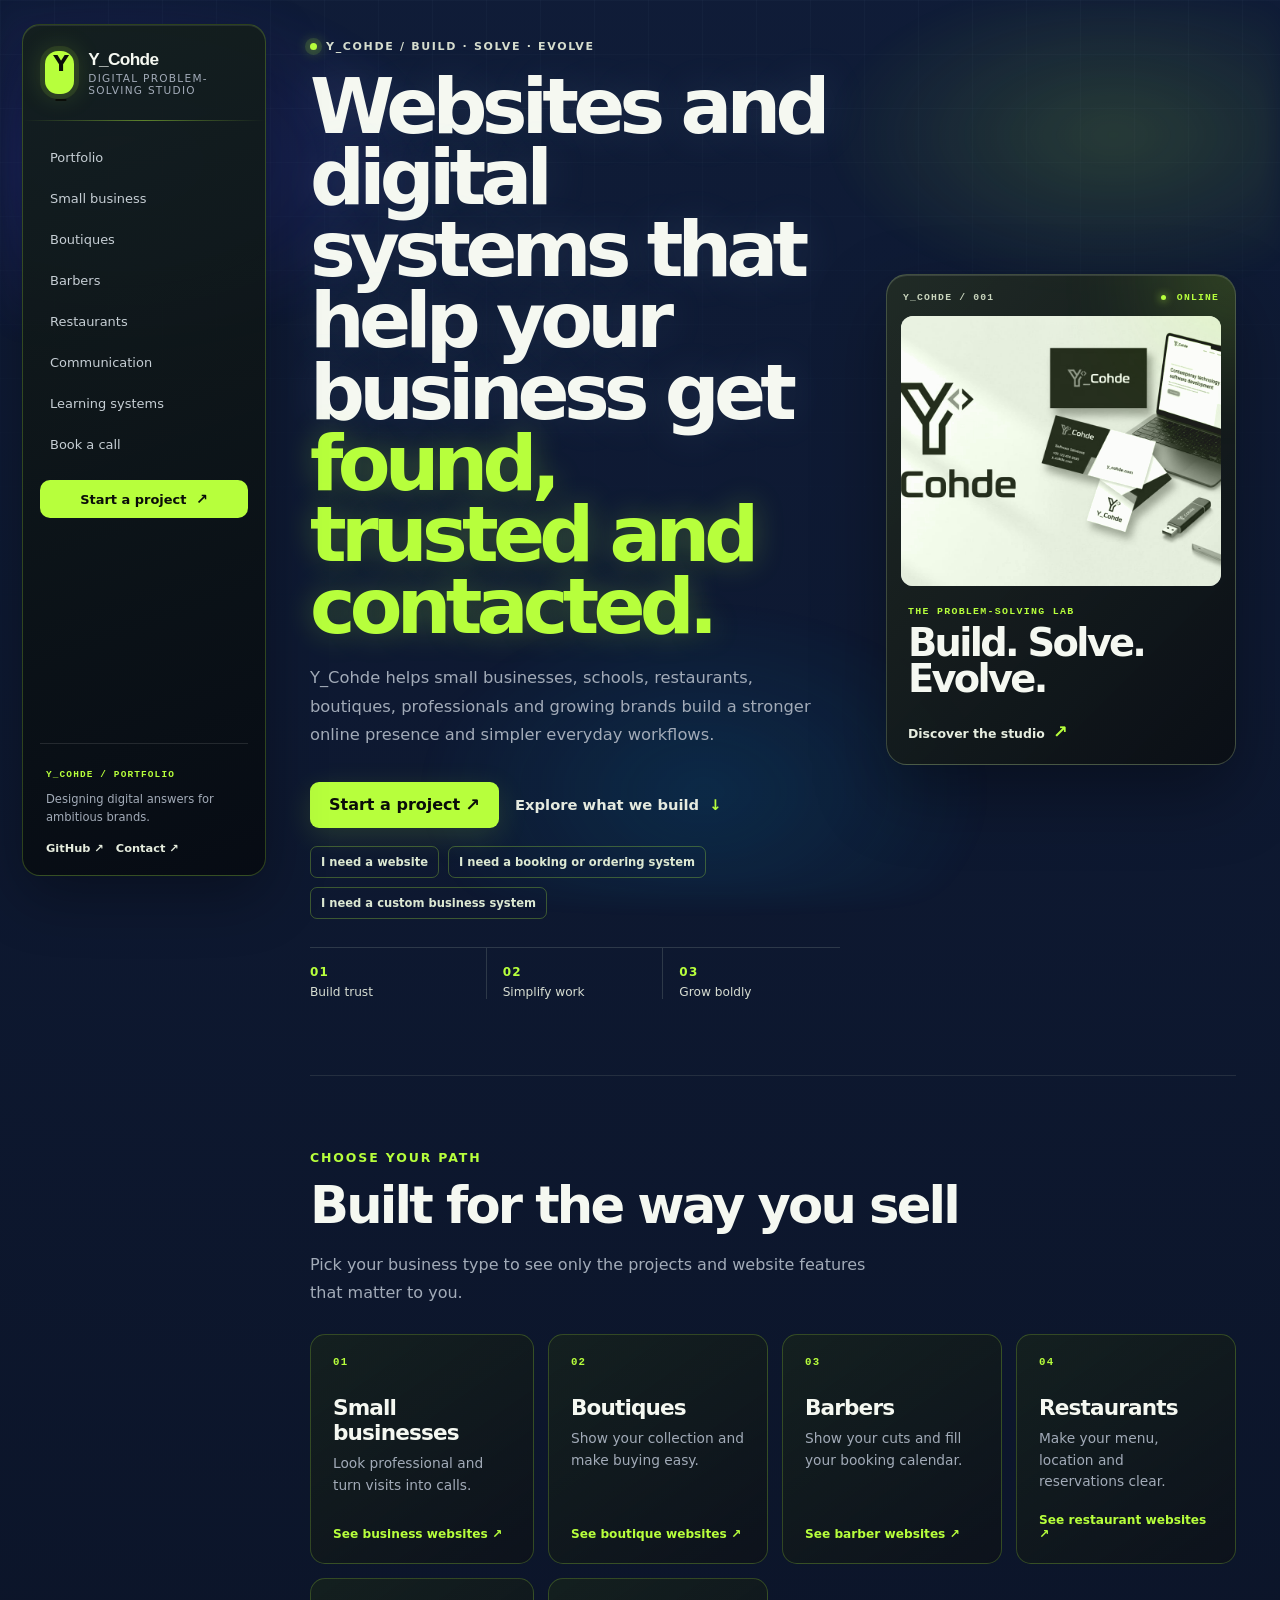
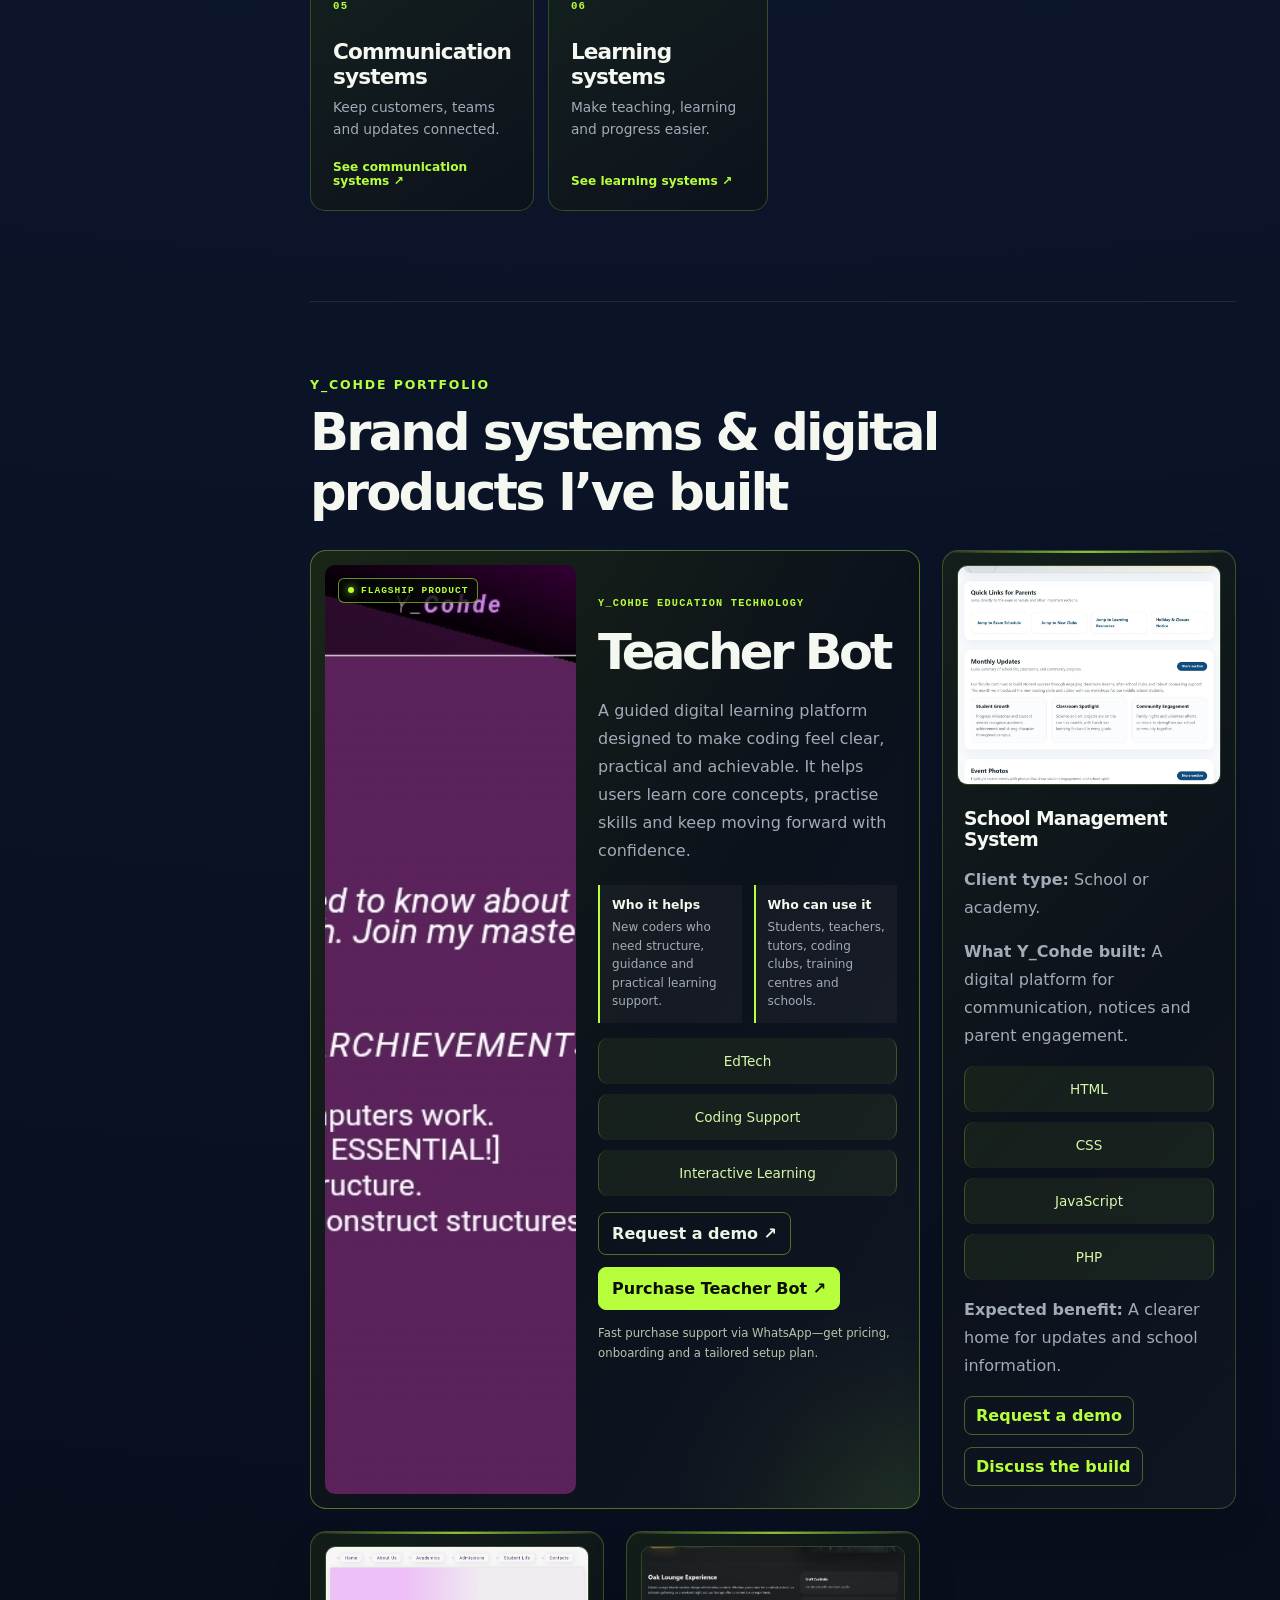
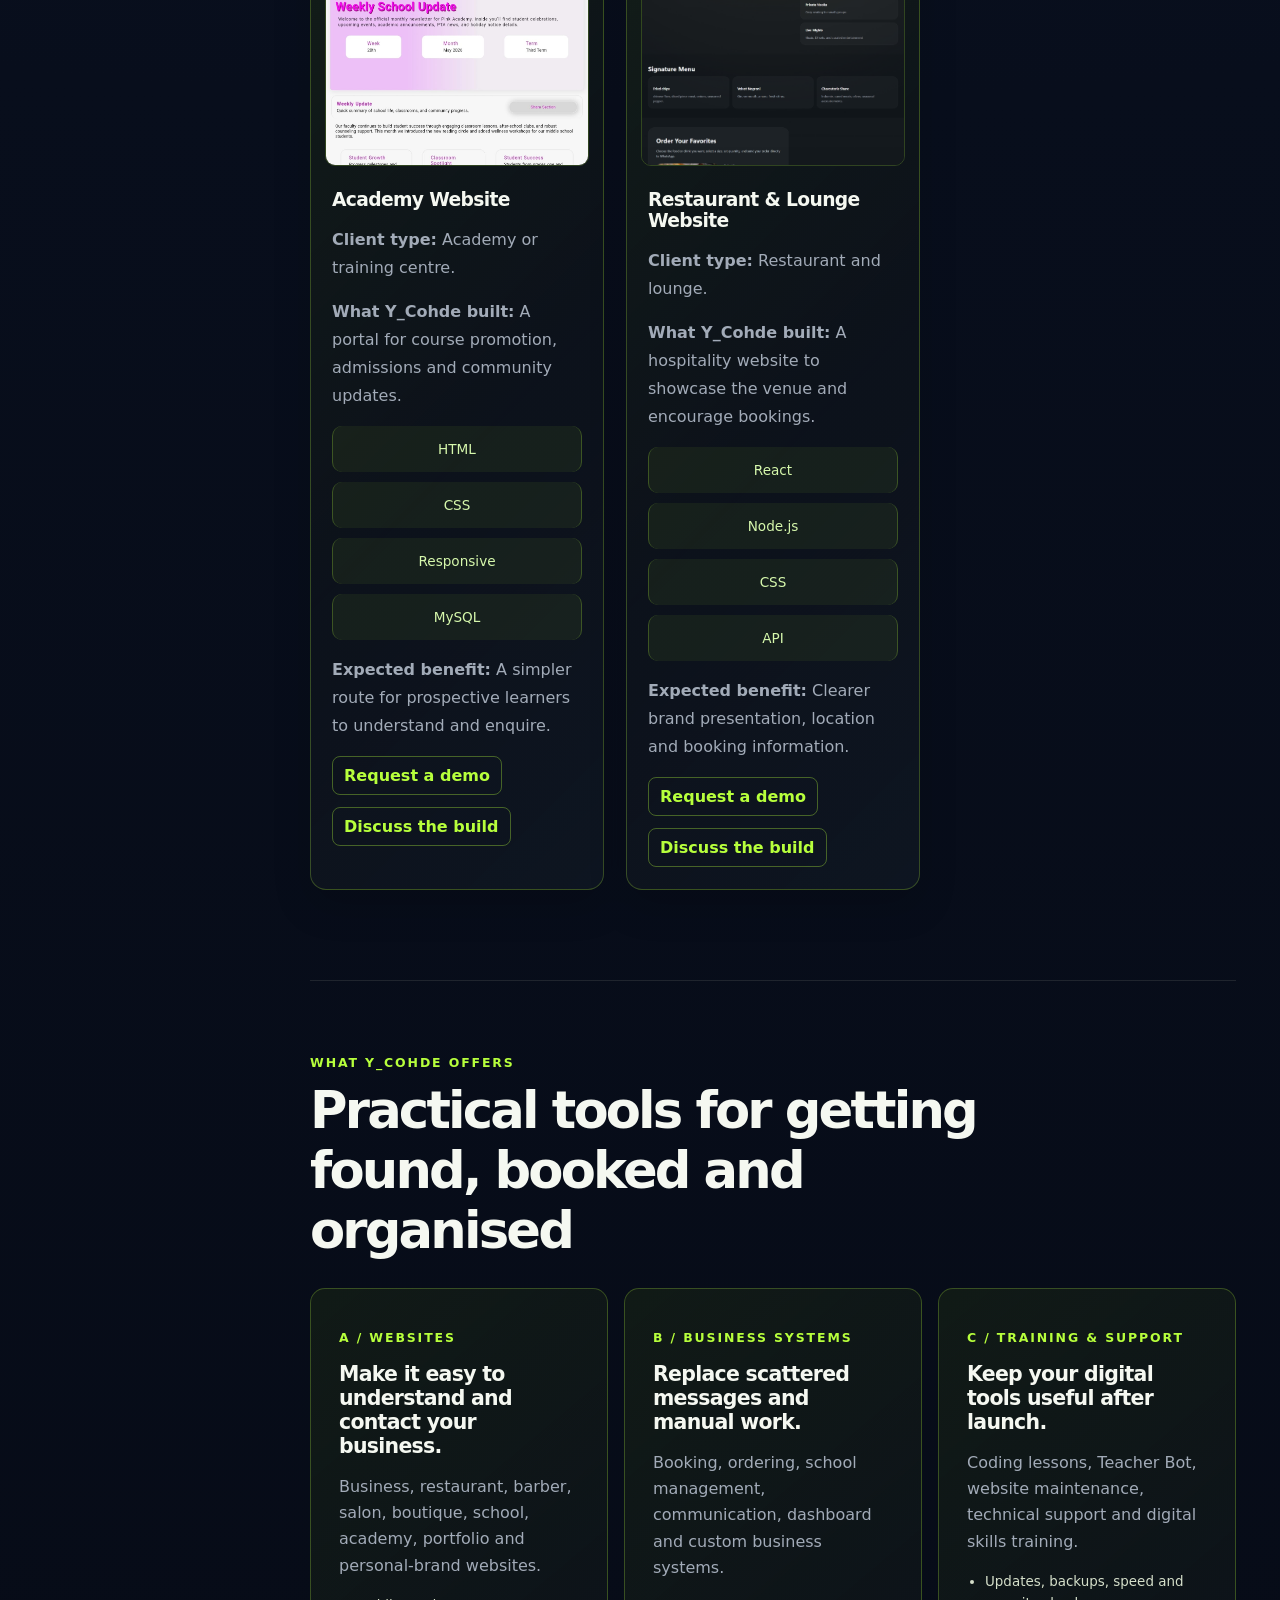
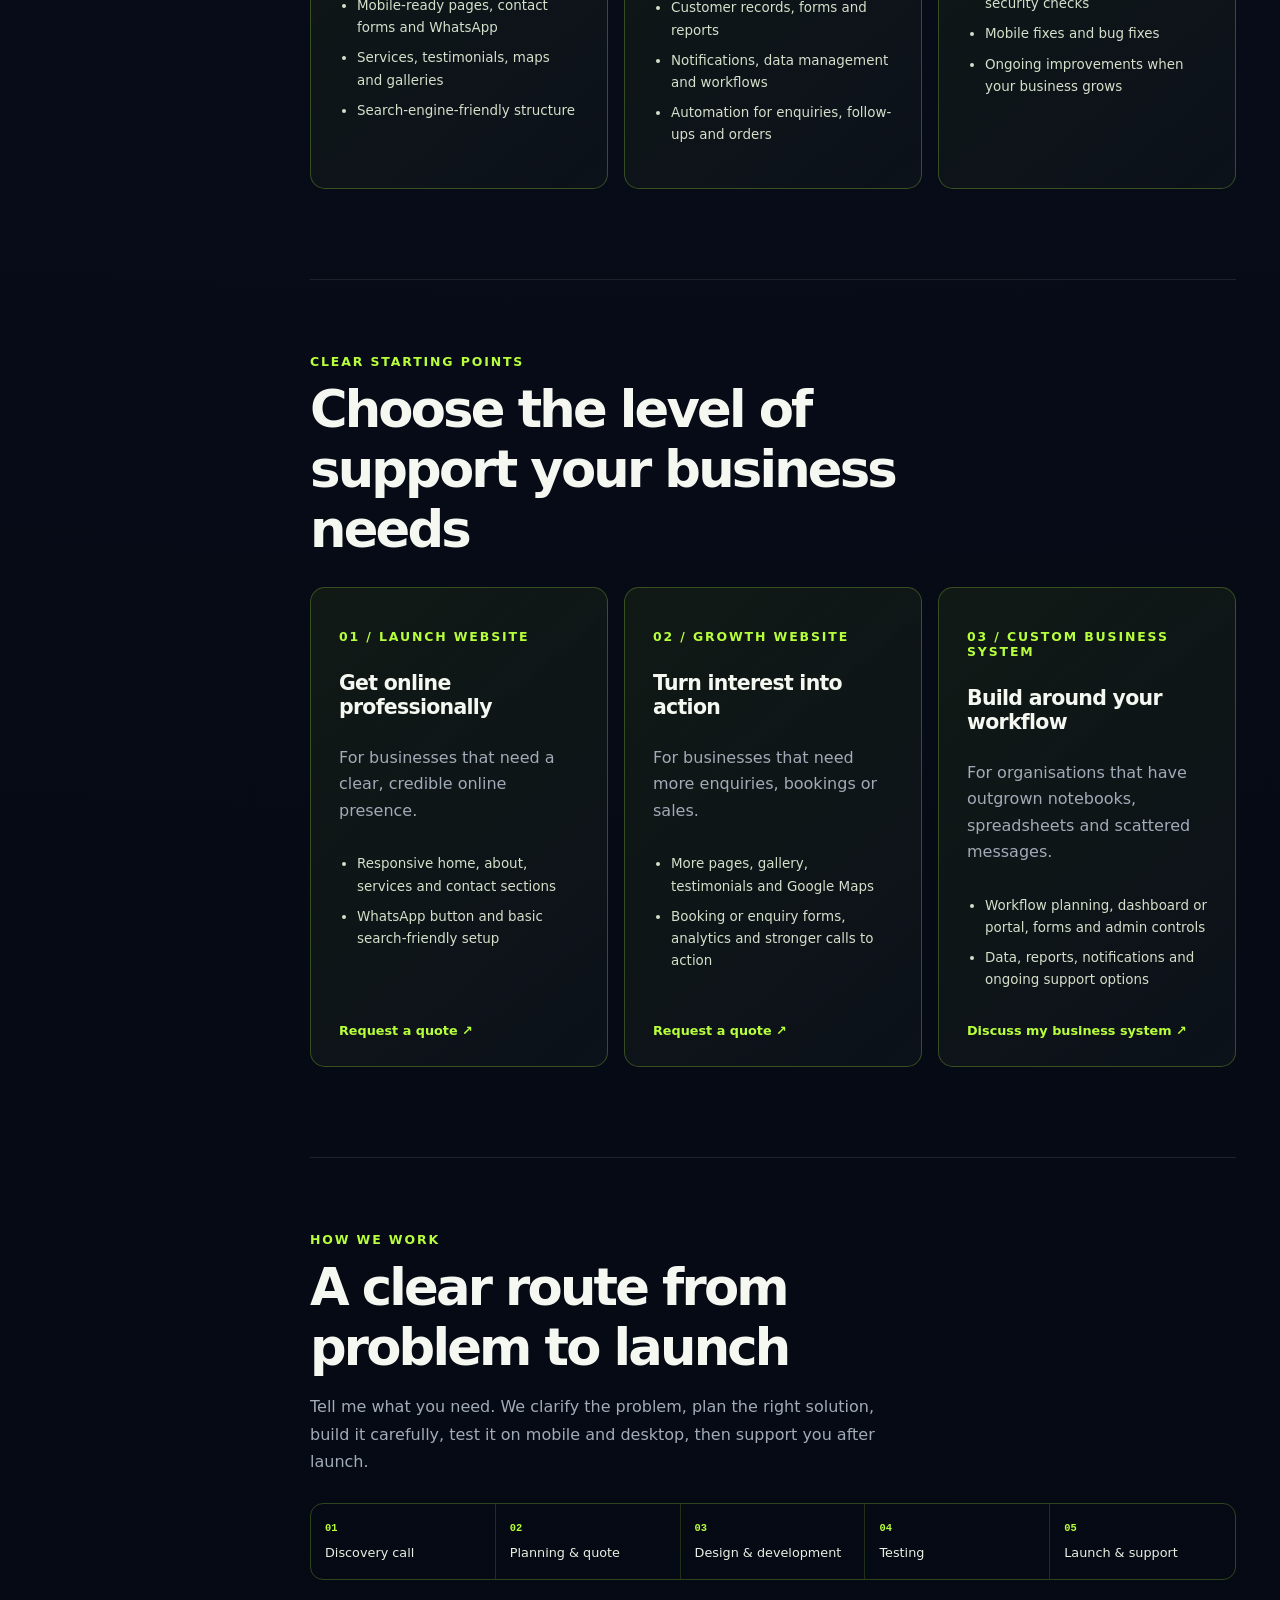
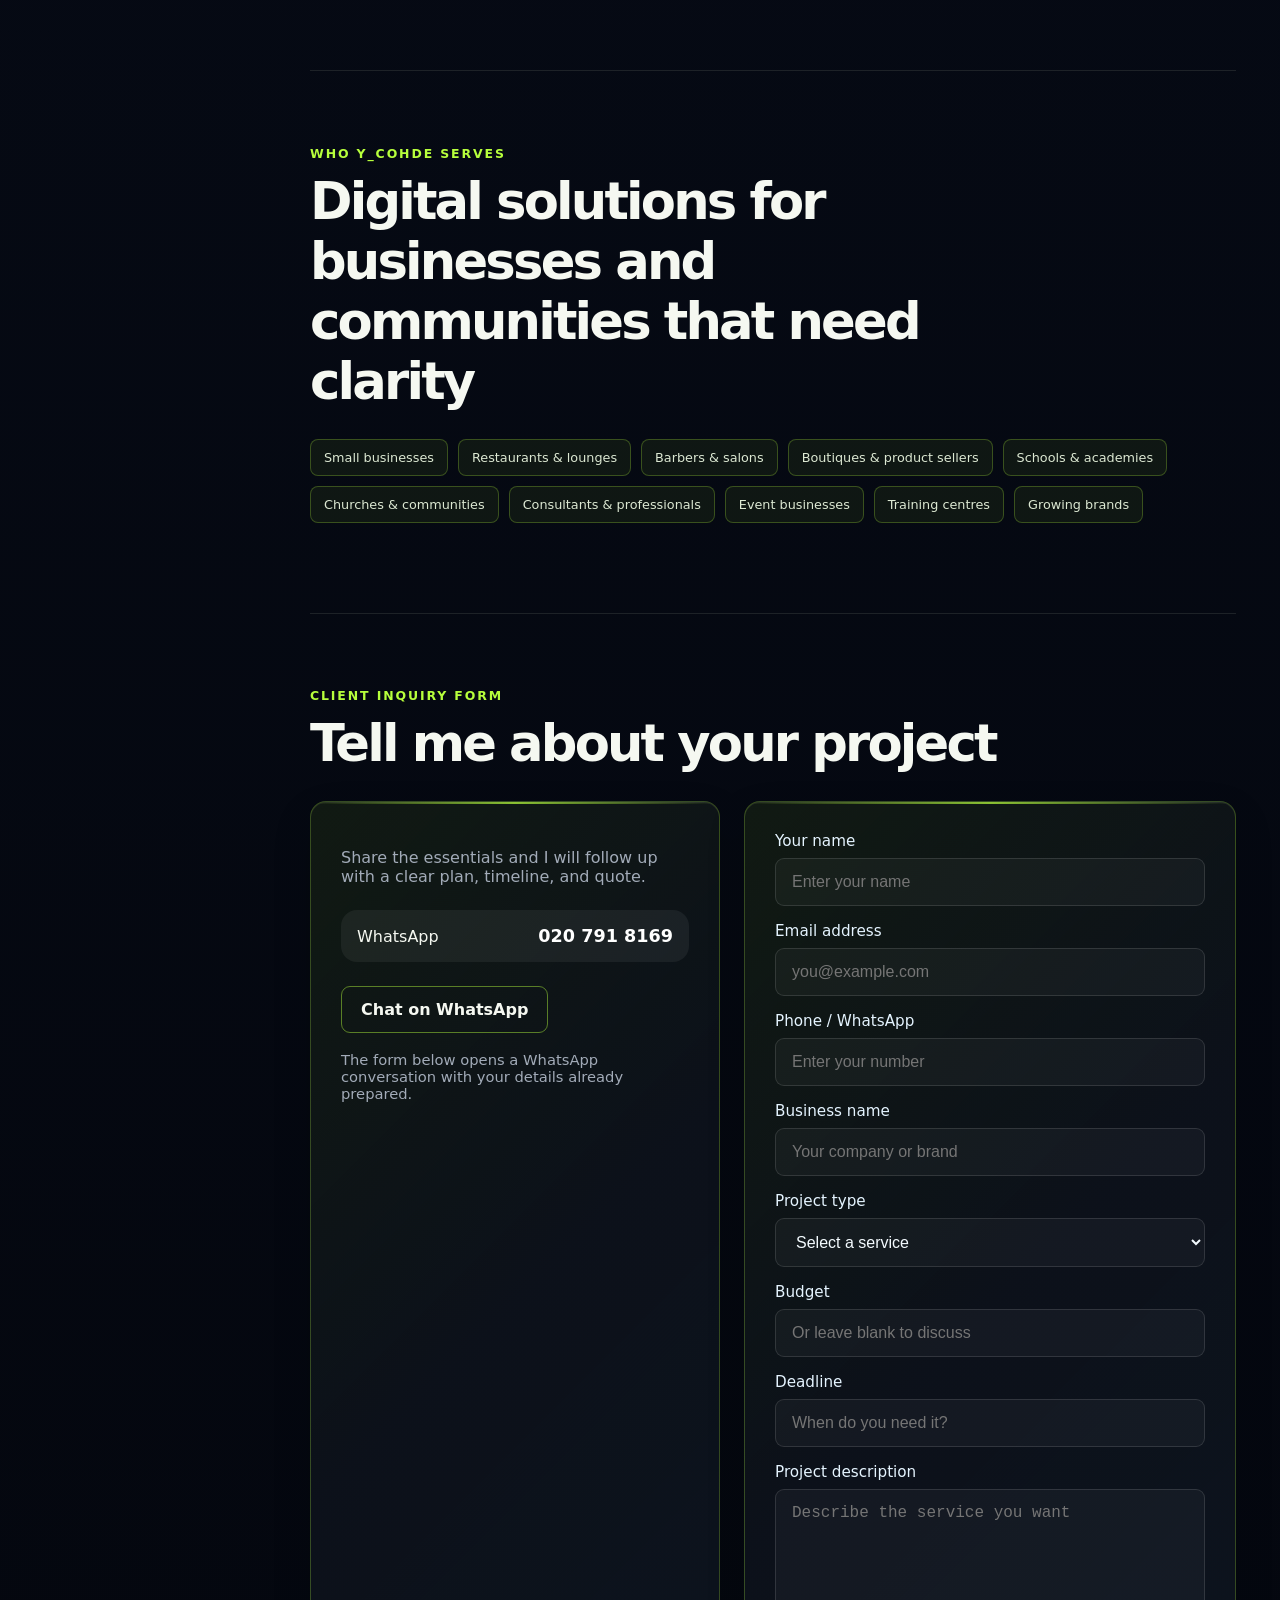
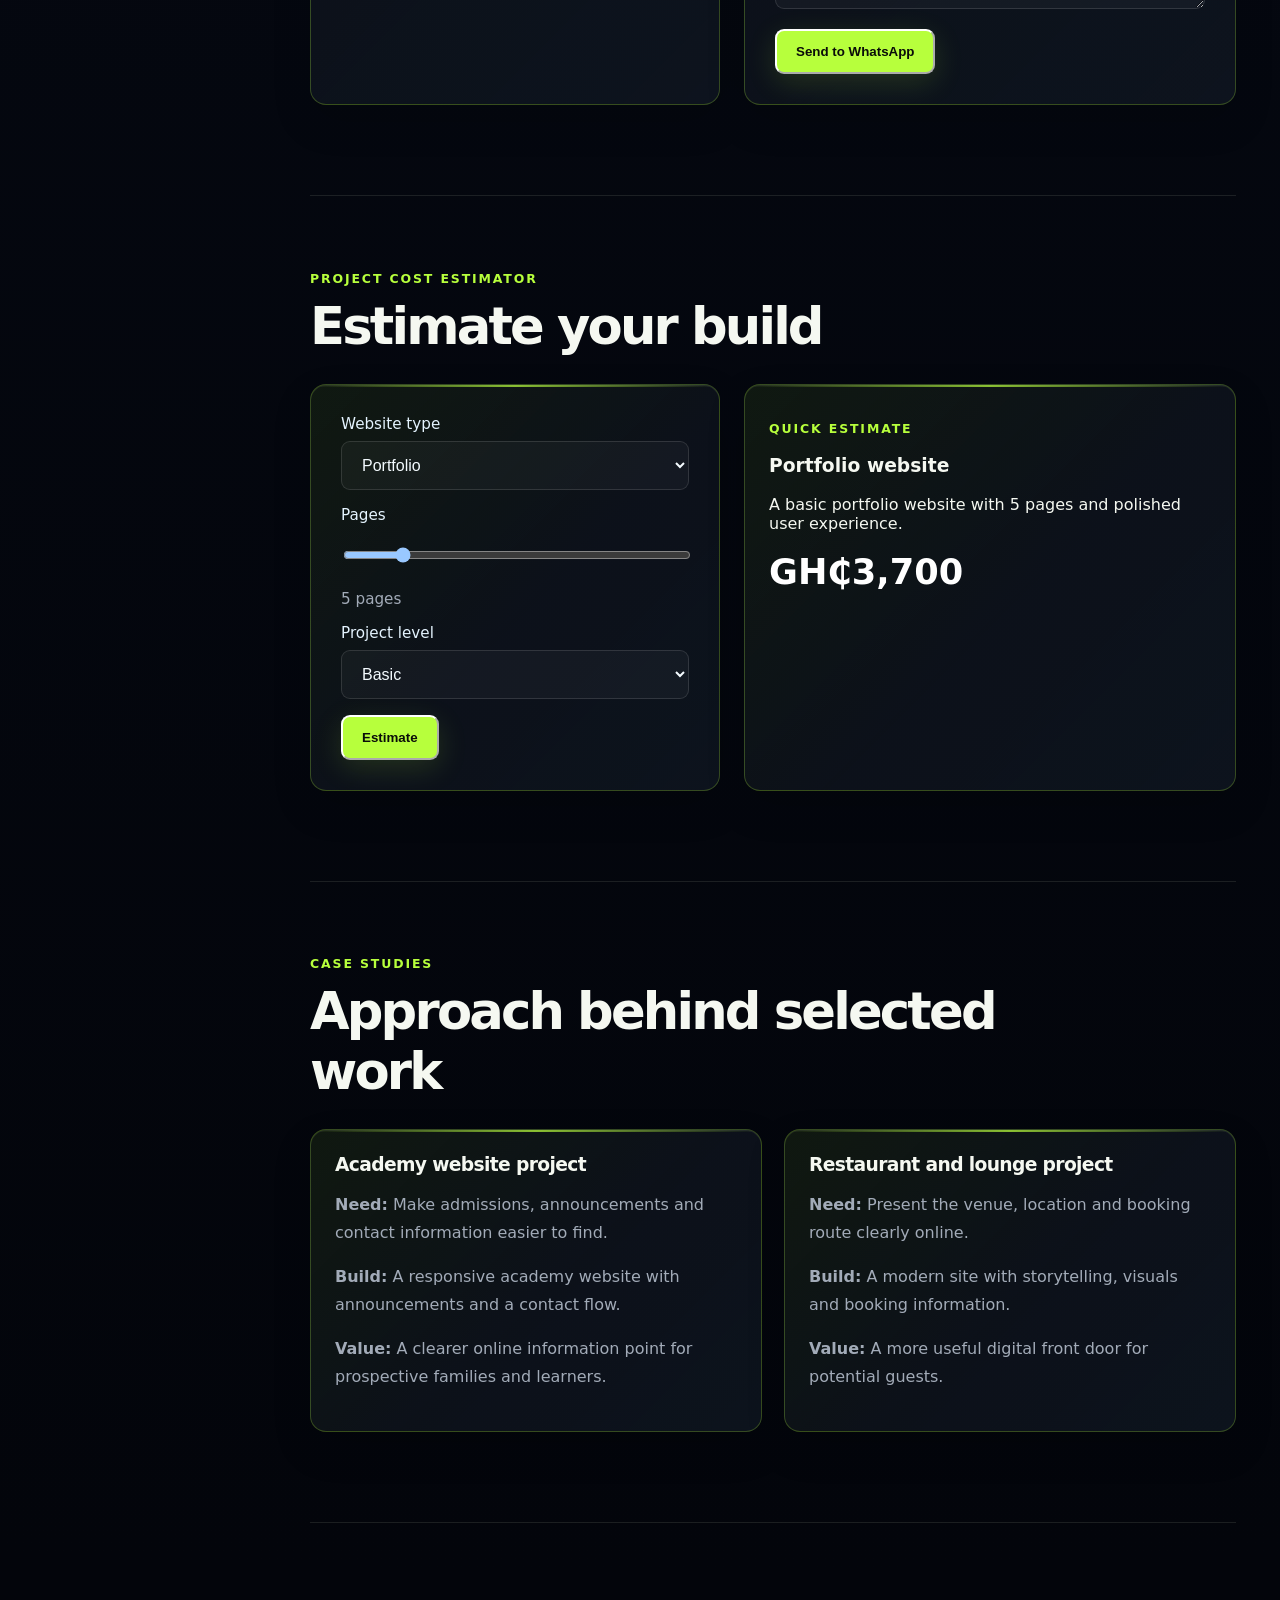
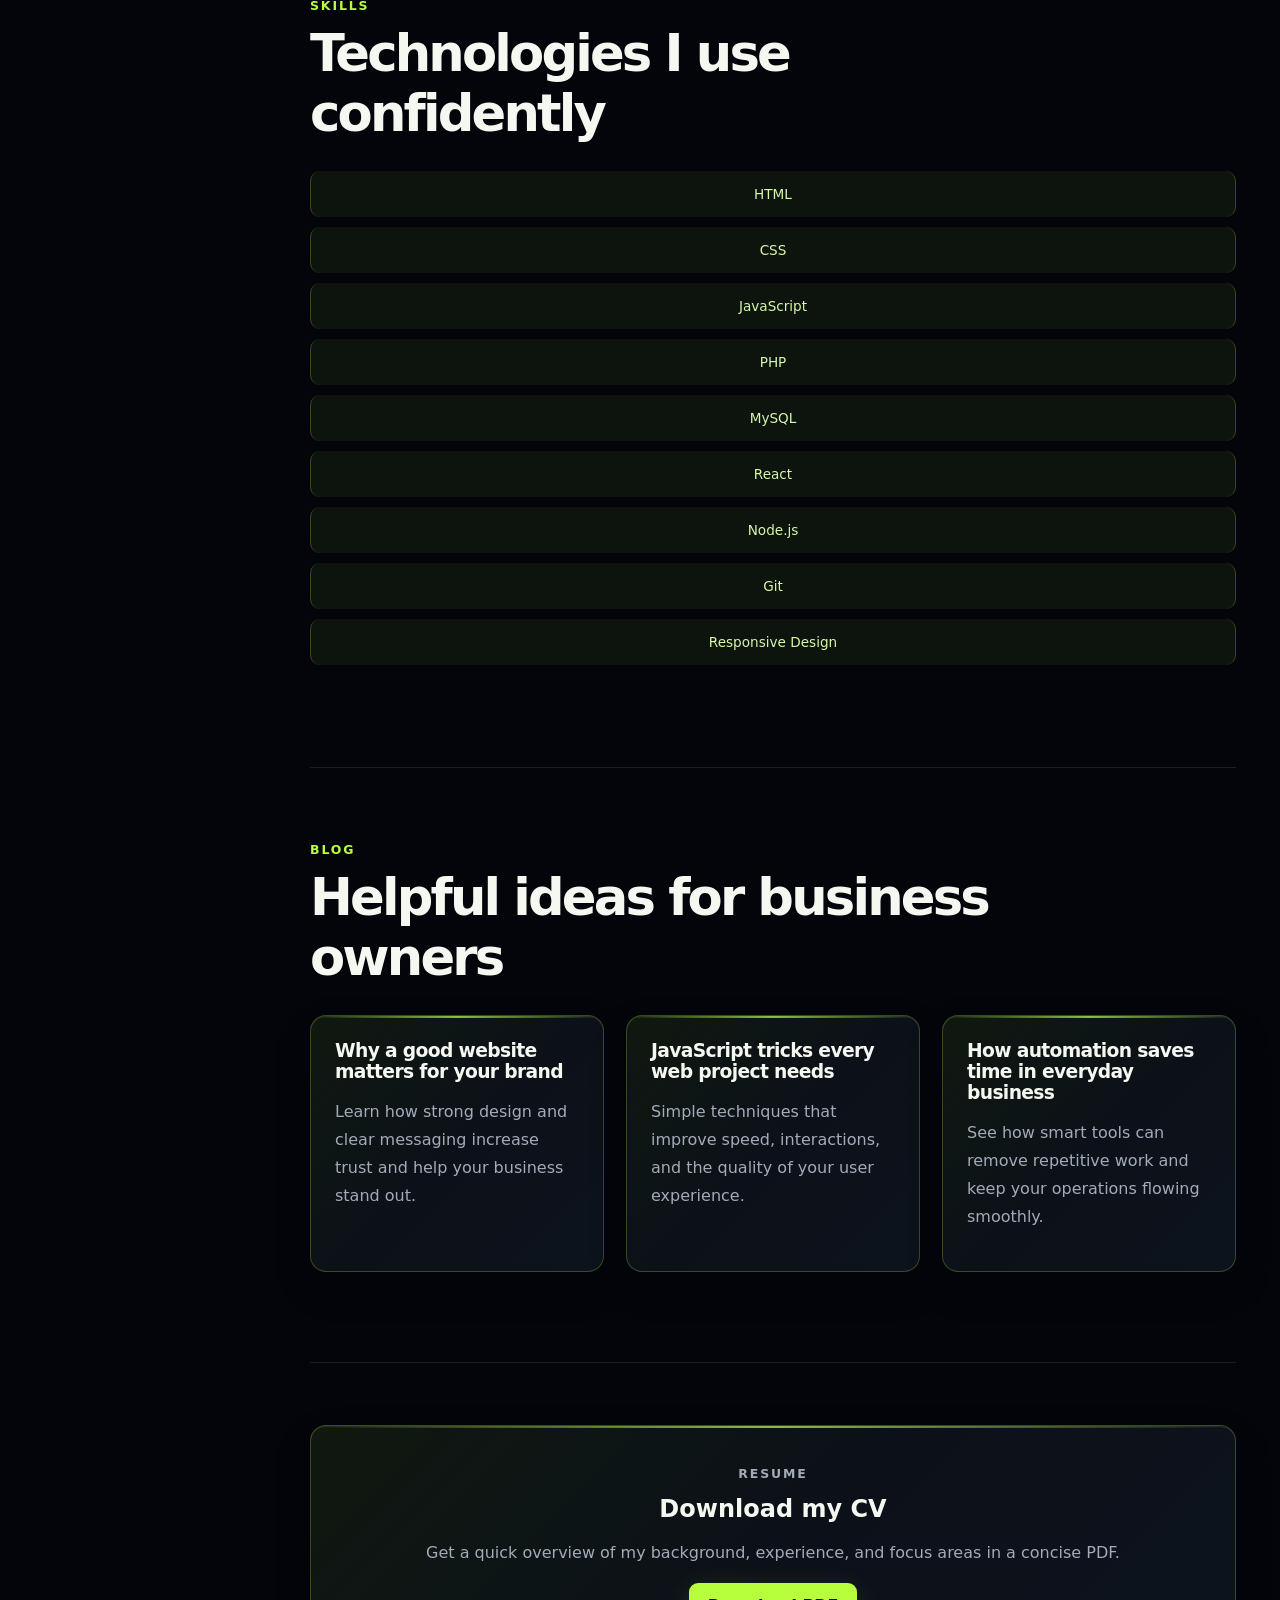
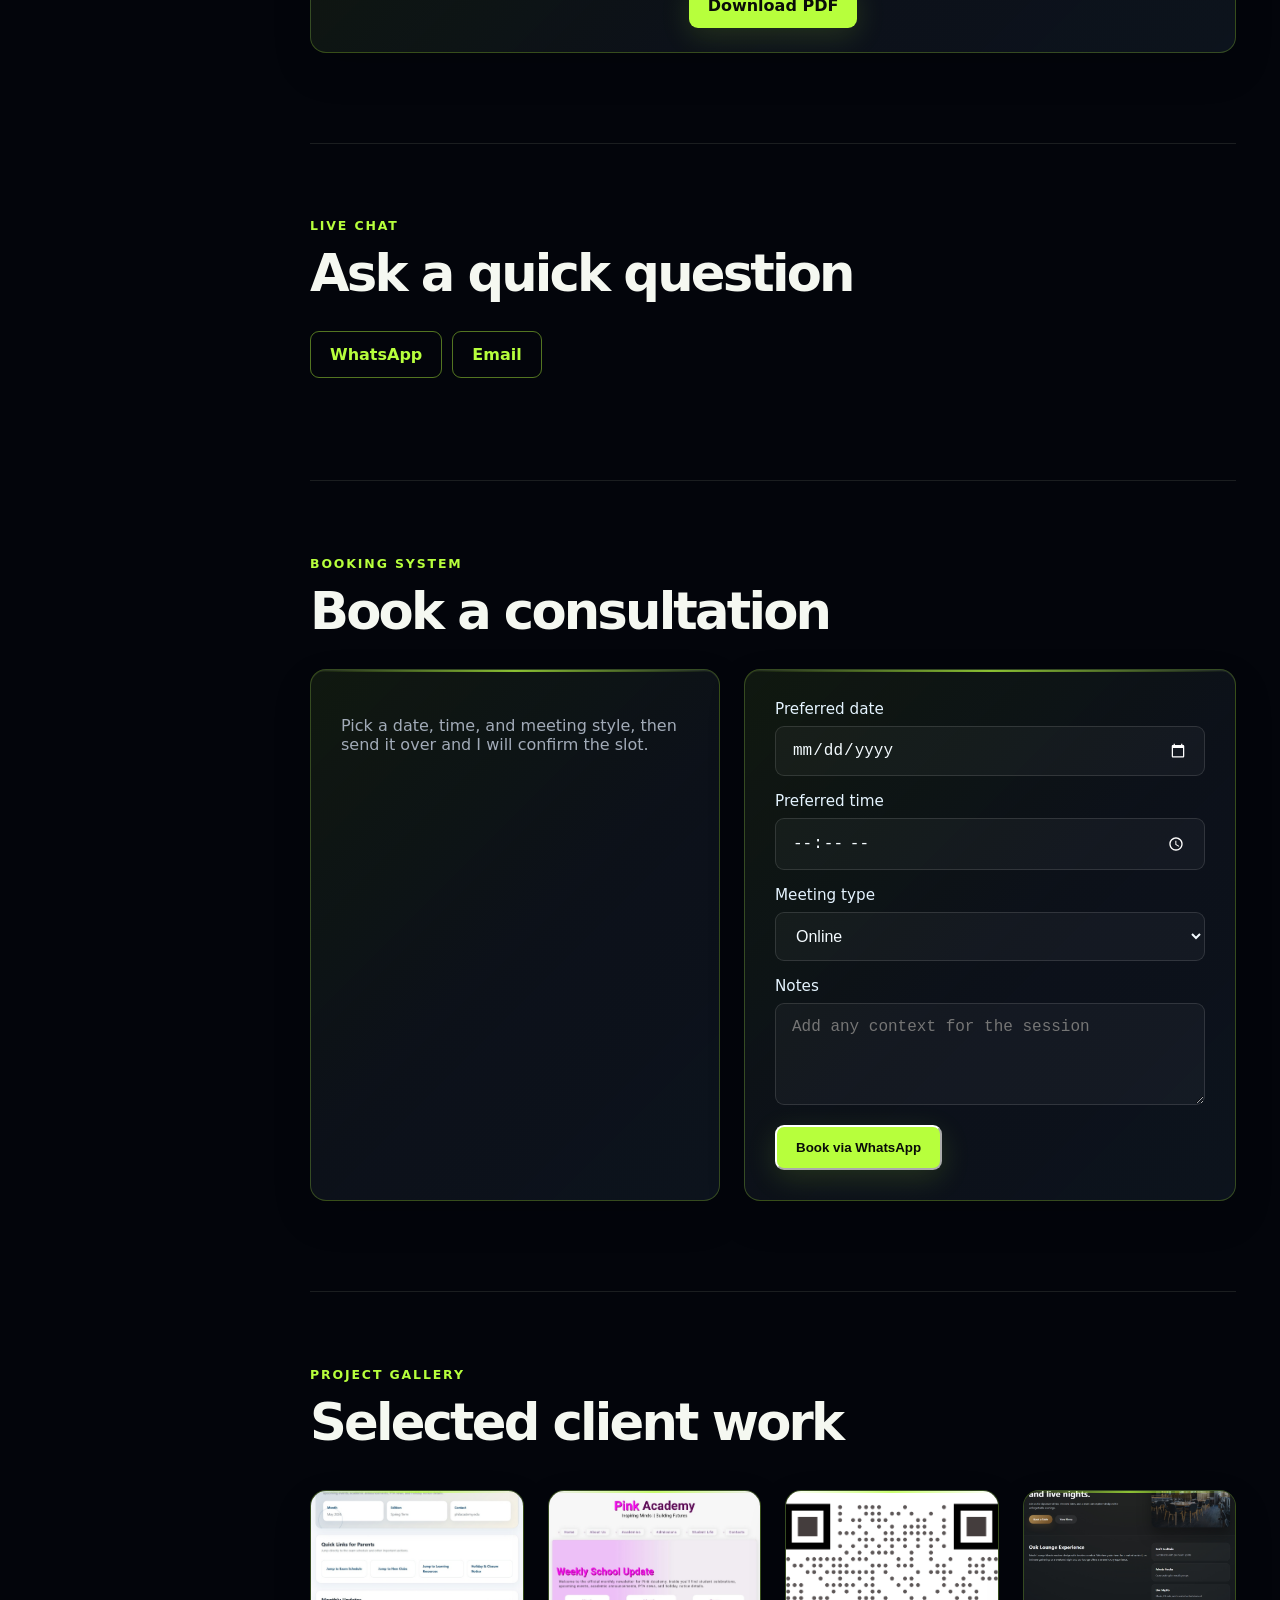
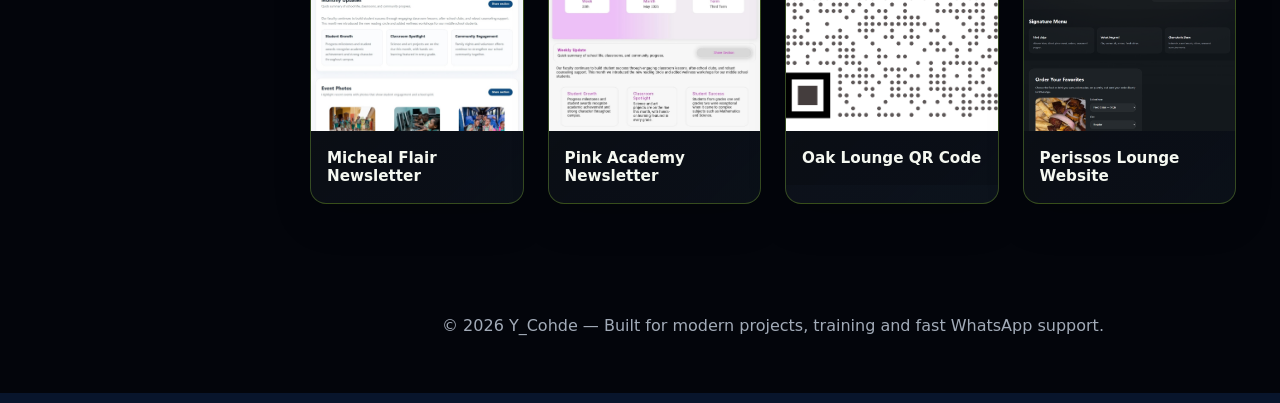
==== index.html @ 0c95d220 "Y_Cohde official website" ====
<!doctype html>
<html lang="en">
  <head>
    <!-- Google tag (gtag.js) -->
<script async src="https://www.googletagmanager.com/gtag/js?id=G-B782NKV7XS"></script>
<script>
  window.dataLayer = window.dataLayer || [];
  function gtag(){dataLayer.push(arguments);}
  gtag('js', new Date());

  gtag('config', 'G-B782NKV7XS');
</script>
    <meta charset="UTF-8" />
    <meta name="viewport" content="width=device-width, initial-scale=1.0" />
    <meta name="description" content="Y_Cohde helps businesses get found, trusted and contacted through professional websites, booking systems, online stores, automation and custom digital tools." />
    <meta name="keywords" content="business websites, booking systems, online stores, school systems, business automation, Teacher Bot, Y Cohde, Ghana" />
    <meta name="author" content="Y_Cohde" />
    <meta name="robots" content="index, follow" />
    <meta name="theme-color" content="#b7ff3c" />
    <meta property="og:type" content="website" />
    <meta property="og:title" content="Y_Cohde | Websites & Digital Systems for Growing Businesses" />
    <meta property="og:description" content="Professional websites, booking systems, online stores, automation and custom digital tools for growing businesses." />
    <meta property="og:image" content="WhatsApp Image 2026-06-02 at 10.08.43 PM.jpeg" />
    <meta property="og:site_name" content="Y_Cohde" />
    <meta name="twitter:card" content="summary_large_image" />
    <meta name="twitter:title" content="Y_Cohde | Teacher Bot & Digital Solutions" />
    <meta name="twitter:description" content="Interactive coding support for learners, teachers and schools." />
    <meta name="twitter:image" content="WhatsApp Image 2026-06-02 at 10.08.43 PM.jpeg" />
    <title>Websites & Digital Systems for Businesses | Y_Cohde</title>
    <script type="application/ld+json">
      {
        "@context": "https://schema.org",
        "@type": "SoftwareApplication",
        "name": "Teacher Bot",
        "applicationCategory": "EducationalApplication",
        "operatingSystem": "Web",
        "description": "An interactive coding support platform that helps learners practise, understand concepts and build confidence, while helping teachers and schools deliver guided digital learning.",
        "creator": { "@type": "Organization", "name": "Y_Cohde" },
        "audience": { "@type": "EducationalAudience", "educationalRole": "student" }
      }
    </script>
    <link rel="stylesheet" href="styles.css" />
  </head>
  <body>
    <div class="page-shell">
      <header class="site-header">
        <a class="brand" href="#top" aria-label="Y Cohde home">
          <div class="logo-mark">Y<span>_</span></div>
          <div>
            <span class="brand-title">Y_Cohde</span>
            <span class="brand-tag">Digital problem-solving studio</span>
          </div>
        </a>
        <button class="menu-toggle" id="menuToggle" type="button" aria-label="Open navigation" aria-controls="siteNav" aria-expanded="false">
          <span></span><span></span><span></span>
        </button>
        <nav class="nav-bar" id="siteNav" aria-label="Primary navigation">
          <a href="#portfolio">Portfolio</a>
          <a href="small-businesses.html">Small business</a>
          <a href="boutiques.html">Boutiques</a>
          <a href="barbers.html">Barbers</a>
          <a href="restaurants.html">Restaurants</a>
          <a href="communication-system.html">Communication</a>
          <a href="learning-system.html">Learning systems</a>
          <a href="#booking">Book a call</a>
          <a class="nav-cta" href="#inquiry">Start a project <span>↗</span></a>
        </nav>
        <div class="aside-profile">
          <span>Y_COHDE / PORTFOLIO</span>
          <p>Designing digital answers for ambitious brands.</p>
          <div><a href="https://github.com/bigj11514-droid" target="_blank" rel="noreferrer">GitHub ↗</a><a href="#inquiry">Contact ↗</a></div>
        </div>
      </header>

      <main>
        <section class="hero-section" id="top">
          <div class="hero-copy">
            <p class="eyebrow"><span class="pulse-dot"></span> Y_COHDE / BUILD · SOLVE · EVOLVE</p>
            <h1>
              Websites and digital systems that help your business get <em>found, trusted and contacted.</em>
            </h1>
            <p class="hero-text">
              Y_Cohde helps small businesses, schools, restaurants, boutiques, professionals and growing brands build a stronger online presence and simpler everyday workflows.
            </p>
            <div class="hero-actions">
              <a class="btn primary-btn" href="#inquiry">Start a project <span>↗</span></a>
              <a class="text-link" href="#solutions">Explore what we build <span>↓</span></a>
            </div>
            <div class="hero-need-actions" aria-label="Choose the help you need">
              <a class="service-cta" href="#inquiry" data-service="Business website">I need a website</a>
              <a class="service-cta" href="#inquiry" data-service="Booking system">I need a booking or ordering system</a>
              <a class="service-cta" href="#inquiry" data-service="Custom business app">I need a custom business system</a>
            </div>
            <div class="hero-stats">
              <div>
                <strong>01</strong>
                <p>Build trust</p>
              </div>
              <div>
                <strong>02</strong>
                <p>Simplify work</p>
              </div>
              <div>
                <strong>03</strong>
                <p>Grow boldly</p>
              </div>
            </div>
          </div>
          <aside class="intro-card" aria-label="About Y Cohde">
            <div class="card-topline"><span>Y_COHDE / 001</span><span class="status"><i></i> ONLINE</span></div>
            <div class="brand-image-wrap">
              <img src="WhatsApp Image 2026-05-23 at 4.48.55 PM.jpeg" alt="Y Cohde branded workspace and identity" />
            </div>
            <div class="intro-card-copy">
              <p>THE PROBLEM-SOLVING LAB</p>
              <h2>Build. Solve.<br />Evolve.</h2>
              <a href="#services" aria-label="Discover Y Cohde services">Discover the studio <span>↗</span></a>
            </div>
          </aside>
        </section>

        <section id="solutions" class="business-paths" aria-labelledby="business-paths-title">
          <div class="section-heading">
            <p class="section-label">Choose your path</p>
            <h2 id="business-paths-title">Built for the way you sell</h2>
            <p class="section-intro">Pick your business type to see only the projects and website features that matter to you.</p>
          </div>
          <div class="business-path-grid">
            <a class="business-path-card" href="small-businesses.html"><span>01</span><h3>Small businesses</h3><p>Look professional and turn visits into calls.</p><b>See business websites ↗</b></a>
            <a class="business-path-card" href="boutiques.html"><span>02</span><h3>Boutiques</h3><p>Show your collection and make buying easy.</p><b>See boutique websites ↗</b></a>
            <a class="business-path-card" href="barbers.html"><span>03</span><h3>Barbers</h3><p>Show your cuts and fill your booking calendar.</p><b>See barber websites ↗</b></a>
            <a class="business-path-card" href="restaurants.html"><span>04</span><h3>Restaurants</h3><p>Make your menu, location and reservations clear.</p><b>See restaurant websites ↗</b></a>
            <a class="business-path-card" href="communication-system.html"><span>05</span><h3>Communication systems</h3><p>Keep customers, teams and updates connected.</p><b>See communication systems ↗</b></a>
            <a class="business-path-card" href="learning-system.html"><span>06</span><h3>Learning systems</h3><p>Make teaching, learning and progress easier.</p><b>See learning systems ↗</b></a>
          </div>
        </section>

        <section id="portfolio" class="section-block portfolio-block">
          <div class="section-heading">
            <p class="section-label">Y_Cohde portfolio</p>
            <h2>Brand systems &amp; digital products I’ve built</h2>
          </div>
          <div class="portfolio-grid">
            <article class="project-card teacher-bot-card" id="teacher-bot">
              <div class="feature-badge"><span></span> FLAGSHIP PRODUCT</div>
              <img
                src="WhatsApp Image 2026-06-02 at 10.08.43 PM.jpeg"
                alt="Teacher Bot coding learning platform preview"
              />
              <div class="project-info">
                <p class="project-kicker">Y_COHDE EDUCATION TECHNOLOGY</p>
                <h3>Teacher Bot</h3>
                <p>
                  A guided digital learning platform designed to make coding feel clear, practical and achievable. It helps users learn core concepts, practise skills and keep moving forward with confidence.
                </p>
                <div class="teacher-bot-details">
                  <div><strong>Who it helps</strong><span>New coders who need structure, guidance and practical learning support.</span></div>
                  <div><strong>Who can use it</strong><span>Students, teachers, tutors, coding clubs, training centres and schools.</span></div>
                </div>
                <div class="tag-list">
                  <span>EdTech</span><span>Coding Support</span><span>Interactive Learning</span>
                </div>
                <div class="project-links teacher-bot-actions">
                  <a href="#inquiry">Request a demo <span>↗</span></a>
                  <a class="buy-teacher-bot" href="https://wa.me/0207918169?text=Hello%20Y_Cohde%2C%20I%20am%20interested%20in%20purchasing%20Teacher%20Bot.%20Please%20send%20me%20the%20pricing%20and%20next%20steps." target="_blank" rel="noreferrer">Purchase Teacher Bot <span>↗</span></a>
                </div>
                <p class="purchase-note">Fast purchase support via WhatsApp—get pricing, onboarding and a tailored setup plan.</p>
              </div>
            </article>
            <article class="project-card">
              <img
                src="WhatsApp Image 2026-05-31 at 3.24.30 PM.jpeg"
                alt="Screenshot of a school newsletter project"
              />
              <div class="project-info">
                <h3>School Management System</h3>
                <p><strong>Client type:</strong> School or academy.</p>
                <p><strong>What Y_Cohde built:</strong> A digital platform for communication, notices and parent engagement.</p>
                <div class="tag-list">
                  <span>HTML</span><span>CSS</span><span>JavaScript</span
                  ><span>PHP</span>
                </div>
                <p>
                  <strong>Expected benefit:</strong> A clearer home for updates and school information.
                </p>
                <div class="project-links">
                  <a href="#inquiry">Request a demo</a>
                  <a href="#contact">Discuss the build</a>
                </div>
              </div>
            </article>
            <article class="project-card">
              <img
                src="WhatsApp Image 2026-06-02 at 10.05.23 PM.jpeg"
                alt="Screenshot of an academy newsletter project"
              />
              <div class="project-info">
                <h3>Academy Website</h3>
                <p><strong>Client type:</strong> Academy or training centre.</p>
                <p><strong>What Y_Cohde built:</strong> A portal for course promotion, admissions and community updates.</p>
                <div class="tag-list">
                  <span>HTML</span><span>CSS</span><span>Responsive</span
                  ><span>MySQL</span>
                </div>
                <p>
                  <strong>Expected benefit:</strong> A simpler route for prospective learners to understand and enquire.
                </p>
                <div class="project-links">
                  <a href="#inquiry">Request a demo</a>
                  <a href="#contact">Discuss the build</a>
                </div>
              </div>
            </article>
            <article class="project-card">
              <img
                src="Screenshot_8-6-2026_23251_bigj11514-droid.github.io.jpeg"
                alt="Screenshot of a lounge website project"
              />
              <div class="project-info">
                <h3>Restaurant & Lounge Website</h3>
                <p><strong>Client type:</strong> Restaurant and lounge.</p>
                <p><strong>What Y_Cohde built:</strong> A hospitality website to showcase the venue and encourage bookings.</p>
                <div class="tag-list">
                  <span>React</span><span>Node.js</span><span>CSS</span
                  ><span>API</span>
                </div>
                <p>
                  <strong>Expected benefit:</strong> Clearer brand presentation, location and booking information.
                </p>
                <div class="project-links">
                  <a href="#inquiry">Request a demo</a>
                  <a href="#contact">Discuss the build</a>
                </div>
              </div>
            </article>
          </div>
        </section>

        <section id="services" class="section-block services-block">
          <div class="section-heading">
            <p class="section-label">What Y_Cohde offers</p>
            <h2>Practical tools for getting found, booked and organised</h2>
          </div>
          <div class="service-groups">
            <article class="service-group"><p class="section-label">A / Websites</p><h3>Make it easy to understand and contact your business.</h3><p>Business, restaurant, barber, salon, boutique, school, academy, portfolio and personal-brand websites.</p><ul><li>Mobile-ready pages, contact forms and WhatsApp</li><li>Services, testimonials, maps and galleries</li><li>Search-engine-friendly structure</li></ul></article>
            <article class="service-group"><p class="section-label">B / Business systems</p><h3>Replace scattered messages and manual work.</h3><p>Booking, ordering, school management, communication, dashboard and custom business systems.</p><ul><li>Customer records, forms and reports</li><li>Notifications, data management and workflows</li><li>Automation for enquiries, follow-ups and orders</li></ul></article>
            <article class="service-group"><p class="section-label">C / Training & support</p><h3>Keep your digital tools useful after launch.</h3><p>Coding lessons, Teacher Bot, website maintenance, technical support and digital skills training.</p><ul><li>Updates, backups, speed and security checks</li><li>Mobile fixes and bug fixes</li><li>Ongoing improvements when your business grows</li></ul></article>
          </div>
        </section>

        <section class="section-block packages-block" aria-labelledby="packages-title">
          <div class="section-heading"><p class="section-label">Clear starting points</p><h2 id="packages-title">Choose the level of support your business needs</h2></div>
          <div class="package-grid">
            <article class="package-card"><p class="section-label">01 / Launch Website</p><h3>Get online professionally</h3><p>For businesses that need a clear, credible online presence.</p><ul><li>Responsive home, about, services and contact sections</li><li>WhatsApp button and basic search-friendly setup</li></ul><a href="#inquiry" class="service-cta" data-service="Business website">Request a quote ↗</a></article>
            <article class="package-card"><p class="section-label">02 / Growth Website</p><h3>Turn interest into action</h3><p>For businesses that need more enquiries, bookings or sales.</p><ul><li>More pages, gallery, testimonials and Google Maps</li><li>Booking or enquiry forms, analytics and stronger calls to action</li></ul><a href="#inquiry" class="service-cta" data-service="Booking system">Request a quote ↗</a></article>
            <article class="package-card"><p class="section-label">03 / Custom Business System</p><h3>Build around your workflow</h3><p>For organisations that have outgrown notebooks, spreadsheets and scattered messages.</p><ul><li>Workflow planning, dashboard or portal, forms and admin controls</li><li>Data, reports, notifications and ongoing support options</li></ul><a href="#inquiry" class="service-cta" data-service="Custom business app">Discuss my business system ↗</a></article>
          </div>
        </section>

        <section class="section-block process-block" aria-labelledby="process-title">
          <div class="section-heading"><p class="section-label">How we work</p><h2 id="process-title">A clear route from problem to launch</h2><p class="section-intro">Tell me what you need. We clarify the problem, plan the right solution, build it carefully, test it on mobile and desktop, then support you after launch.</p></div>
          <div class="process-list"><span><b>01</b> Discovery call</span><span><b>02</b> Planning & quote</span><span><b>03</b> Design & development</span><span><b>04</b> Testing</span><span><b>05</b> Launch & support</span></div>
        </section>

        <section id="audience" class="section-block testimonials-block">
          <div class="section-heading">
            <p class="section-label">Who Y_Cohde serves</p>
            <h2>Digital solutions for businesses and communities that need clarity</h2>
          </div>
          <div class="audience-list">
            <span>Small businesses</span><span>Restaurants & lounges</span><span>Barbers & salons</span><span>Boutiques & product sellers</span><span>Schools & academies</span><span>Churches & communities</span><span>Consultants & professionals</span><span>Event businesses</span><span>Training centres</span><span>Growing brands</span>
          </div>
        </section>

        <section id="inquiry" class="section-block contact-block">
          <div class="section-heading">
            <p class="section-label">Client inquiry form</p>
            <h2>Tell me about your project</h2>
          </div>
          <div class="contact-grid">
            <div class="contact-panel">
              <p>
                Share the essentials and I will follow up with a clear plan,
                timeline, and quote.
              </p>
              <div class="contact-meta">
                <span>WhatsApp</span>
                <strong>020 791 8169</strong>
              </div>
              <a
                class="btn outline-btn"
                href="https://wa.me/0207918169"
                target="_blank"
                rel="noreferrer"
                >Chat on WhatsApp</a
              >
              <p class="note">
                The form below opens a WhatsApp conversation with your details
                already prepared.
              </p>
            </div>

            <form id="service-form" class="contact-form">
              <label>
                Your name
                <input
                  type="text"
                  id="client-name"
                  placeholder="Enter your name"
                  required
                />
              </label>
              <label>
                Email address
                <input
                  type="email"
                  id="client-email"
                  placeholder="you@example.com"
                  required
                />
              </label>
              <label>
                Phone / WhatsApp
                <input
                  type="tel"
                  id="client-phone"
                  placeholder="Enter your number"
                  required
                />
              </label>
              <label>
                Business name
                <input
                  type="text"
                  id="business-name"
                  placeholder="Your company or brand"
                />
              </label>
              <label>
                Project type
                <select id="project-topic" required>
                  <option value="" selected disabled>Select a service</option>
                  <option>Business website</option><option>Restaurant website</option><option>Barber or salon website</option><option>Boutique or online store</option><option>School website</option><option>Booking system</option><option>Ordering system</option><option>Communication system</option><option>Admin dashboard</option><option>Custom business app</option><option>Automation</option><option>Website maintenance</option><option>Coding or digital training</option><option>Teacher Bot</option>
                </select>
              </label>
              <label>
                Budget
                <input type="text" id="budget" placeholder="Or leave blank to discuss" />
              </label>
              <label>
                Deadline
                <input
                  type="text"
                  id="deadline"
                  placeholder="When do you need it?"
                />
              </label>
              <label>
                Project description
                <textarea
                  id="service-description"
                  rows="5"
                  placeholder="Describe the service you want"
                  required
                ></textarea>
              </label>
              <button type="submit" class="btn primary-btn">
                Send to WhatsApp
              </button>
            </form>
          </div>
        </section>

        <section id="estimator" class="section-block estimator-block">
          <div class="section-heading">
            <p class="section-label">Project cost estimator</p>
            <h2>Estimate your build</h2>
          </div>
          <div class="estimator-grid">
            <form id="estimator-form" class="contact-form estimator-form">
              <label>
                Website type
                <select id="estimator-type">
                  <option value="portfolio">Portfolio</option>
                  <option value="school">School</option>
                  <option value="restaurant">Restaurant</option>
                  <option value="ecommerce">E-commerce</option>
                  <option value="business">Business</option>
                  <option value="realestate">Real Estate</option>
                  <option value="healthcare">Healthcare</option>
                  <option value="consulting">Consulting</option>
                  <option value="event">Event</option>
                  <option value="blog">Blog / Personal Brand</option>
                </select>
              </label>
              <label>
                Pages
                <input
                  type="range"
                  id="page-count"
                  min="3"
                  max="20"
                  step="1"
                  value="5"
                />
                <span class="range-value" id="page-count-value">5 pages</span>
              </label>
              <label>
                Project level
                <select id="feature-level">
                  <option value="basic">Basic</option>
                  <option value="advanced">Advanced</option>
                  <option value="custom">Custom</option>
                </select>
              </label>
              <button type="submit" class="btn primary-btn">Estimate</button>
            </form>
            <div class="estimate-panel">
              <p class="section-label">Quick estimate</p>
              <h3 id="estimate-title">Portfolio website</h3>
              <p id="estimate-copy">
                A clean modern website tailored to your brand.
              </p>
              <div class="price-display" id="estimate-price">GH₵3,200</div>
            </div>
          </div>
        </section>

        <section id="case-studies" class="section-block case-studies-block">
          <div class="section-heading">
            <p class="section-label">Case studies</p>
            <h2>Approach behind selected work</h2>
          </div>
          <div class="case-study-list">
            <article class="case-card">
              <h3>Academy website project</h3>
              <p>
                <strong>Need:</strong> Make admissions, announcements and contact information easier to find.
              </p>
              <p>
                <strong>Build:</strong> A responsive academy website with announcements and a contact flow.
              </p>
              <p>
                <strong>Value:</strong> A clearer online information point for prospective families and learners.
              </p>
            </article>
            <article class="case-card">
              <h3>Restaurant and lounge project</h3>
              <p>
                <strong>Need:</strong> Present the venue, location and booking route clearly online.
              </p>
              <p>
                <strong>Build:</strong> A modern site with storytelling, visuals and booking information.
              </p>
              <p>
                <strong>Value:</strong> A more useful digital front door for potential guests.
              </p>
            </article>
          </div>
        </section>

        <section id="skills" class="section-block skills-block">
          <div class="section-heading">
            <p class="section-label">Skills</p>
            <h2>Technologies I use confidently</h2>
          </div>
          <div class="skills-list">
            <span>HTML</span><span>CSS</span><span>JavaScript</span
            ><span>PHP</span><span>MySQL</span><span>React</span
            ><span>Node.js</span><span>Git</span><span>Responsive Design</span>
          </div>
        </section>

        <section id="blog" class="section-block blog-block">
          <div class="section-heading">
            <p class="section-label">Blog</p>
            <h2>Helpful ideas for business owners</h2>
          </div>
          <div class="blog-grid">
            <article class="blog-card">
              <h3>Why a good website matters for your brand</h3>
              <p>
                Learn how strong design and clear messaging increase trust and
                help your business stand out.
              </p>
            </article>
            <article class="blog-card">
              <h3>JavaScript tricks every web project needs</h3>
              <p>
                Simple techniques that improve speed, interactions, and the
                quality of your user experience.
              </p>
            </article>
            <article class="blog-card">
              <h3>How automation saves time in everyday business</h3>
              <p>
                See how smart tools can remove repetitive work and keep your
                operations flowing smoothly.
              </p>
            </article>
          </div>
        </section>

        <section id="resume" class="section-block resume-block">
          <div class="resume-card">
            <p class="section-label">Resume</p>
            <h2>Download my CV</h2>
            <p>
              Get a quick overview of my background, experience, and focus areas
              in a concise PDF.
            </p>
            <a class="btn primary-btn" href="resume.pdf" download
              >Download PDF</a
            >
          </div>
        </section>

        <section id="chat" class="section-block chat-block">
          <div class="section-heading">
            <p class="section-label">Live chat</p>
            <h2>Ask a quick question</h2>
          </div>
          <div class="chat-actions">
            <a
              class="btn outline-btn chat-link"
              href="https://wa.me/0207918169"
              target="_blank"
              rel="noreferrer"
              >WhatsApp</a
            >
            <a class="btn outline-btn chat-link" href="mailto:hello@ycohde.com"
              >Email</a
            >
          </div>
        </section>

        <section id="booking" class="section-block booking-block">
          <div class="section-heading">
            <p class="section-label">Booking system</p>
            <h2>Book a consultation</h2>
          </div>
          <div class="booking-grid">
            <div class="contact-panel">
              <p>
                Pick a date, time, and meeting style, then send it over and I
                will confirm the slot.
              </p>
            </div>
            <form id="booking-form" class="contact-form">
              <label>
                Preferred date
                <input type="date" id="booking-date" required />
              </label>
              <label>
                Preferred time
                <input type="time" id="booking-time" required />
              </label>
              <label>
                Meeting type
                <select id="booking-type">
                  <option value="Online">Online</option>
                  <option value="In person">In person</option>
                </select>
              </label>
              <label>
                Notes
                <textarea
                  id="booking-notes"
                  rows="4"
                  placeholder="Add any context for the session"
                ></textarea>
              </label>
              <button type="submit" class="btn primary-btn">
                Book via WhatsApp
              </button>
            </form>
          </div>
        </section>

        <section id="gallery" class="section-block gallery-block">
          <div class="section-heading">
            <p class="section-label">Project Gallery</p>
            <h2>Selected client work</h2>
          </div>
          <div class="gallery-cont">
            <article class="gallery-item">
              <a
                href="WhatsApp Image 2026-05-31 at 3.24.30 PM.jpeg"
                class="gallery-link"
                data-title="Micheal Flair Newsletter"
              >
                <img
                  src="WhatsApp Image 2026-05-31 at 3.24.30 PM.jpeg"
                  alt="Screenshot of a newsletter for Micheal Flair School"
                />
                <div class="gallery-label">Micheal Flair Newsletter</div>
              </a>
            </article>
            <article class="gallery-item">
              <a
                href="WhatsApp Image 2026-06-02 at 10.05.23 PM.jpeg"
                class="gallery-link"
                data-title="Pink Academy Newsletter"
              >
                <img
                  src="WhatsApp Image 2026-06-02 at 10.05.23 PM.jpeg"
                  alt="Screenshot of a newsletter for Pink Academy"
                />
                <div class="gallery-label">Pink Academy Newsletter</div>
              </a>
            </article>
            <article class="gallery-item">
              <a
                href="qr-code.png"
                class="gallery-link"
                data-title="Oak Lounge QR Code"
              >
                <img src="qr-code.png" alt="QR code for Oak Lounge" />
                <div class="gallery-label">Oak Lounge QR Code</div>
              </a>
            </article>
            <article class="gallery-item">
              <a
                href="Screenshot_8-6-2026_23251_bigj11514-droid.github.io.jpeg"
                class="gallery-link"
                data-title="Perissos Lounge Website"
              >
                <img
                  src="Screenshot_8-6-2026_23251_bigj11514-droid.github.io.jpeg"
                  alt="Screenshot of Perissos Lounge website"
                />
                <div class="gallery-label">Perissos Lounge Website</div>
              </a>
            </article>
          </div>
        </section>
      </main>
      <div class="lightbox-overlay" id="lightbox" aria-hidden="true">
        <button
          class="lightbox-close"
          id="lightboxClose"
          type="button"
          aria-label="Close gallery view"
        >
          ×
        </button>
        <img class="lightbox-img" id="lightboxImage" src="" alt="" />
        <div class="lightbox-caption" id="lightboxCaption"></div>
      </div>
      <div class="project-modal" id="projectModal" aria-hidden="true" role="dialog" aria-modal="true" aria-labelledby="projectModalTitle">
        <div class="modal-backdrop" data-close-project-modal></div>
        <div class="project-modal-panel">
          <button class="modal-close" type="button" aria-label="Close project details" data-close-project-modal>×</button>
          <img id="projectModalImage" src="" alt="" />
          <div class="project-modal-content">
            <p class="section-label">Project details</p>
            <h2 id="projectModalTitle"></h2>
            <p id="projectModalPurpose"></p>
            <a id="projectModalLink" class="modal-project-link" href="#" target="_blank" rel="noreferrer">View project ↗</a>
            <button id="openPayment" class="btn primary-btn" type="button">Purchase / request this project <span>↗</span></button>
          </div>
        </div>
      </div>
      <div class="payment-modal" id="paymentModal" aria-hidden="true" role="dialog" aria-modal="true" aria-labelledby="paymentModalTitle">
        <div class="modal-backdrop" data-close-payment-modal></div>
        <div class="payment-panel">
          <button class="modal-close" type="button" aria-label="Close payment options" data-close-payment-modal>×</button>
          <p class="section-label">Secure purchase request</p>
          <h2 id="paymentModalTitle">Choose how you want to pay</h2>
          <p class="payment-copy">Select a payment method. We will send your secure payment link and setup details straight away.</p>
          <div class="payment-methods" role="radiogroup" aria-label="Payment method">
            <button class="payment-method" type="button" data-payment-method="Card" role="radio" aria-checked="false"><span class="payment-icon">▣</span><span><strong>Card</strong><small>Visa, Mastercard or debit card</small></span></button>
            <button class="payment-method" type="button" data-payment-method="Mobile Money" role="radio" aria-checked="false"><span class="payment-icon">◉</span><span><strong>Mobile Money</strong><small>Pay securely with MoMo</small></span></button>
          </div>
          <button id="paymentContinue" class="btn primary-btn" type="button" disabled>Continue to secure payment <span>↗</span></button>
          <p class="payment-note">No card or mobile-money details are collected on this website.</p>
        </div>
      </div>

      <footer class="site-footer">
        <p>
          © 2026 Y_Cohde — Built for modern projects, training and fast WhatsApp
          support.
        </p>
      </footer>
    </div>
    <script src="script.js" defer></script>
  </body>
</html>
---- styles.css ----
:root {
  color-scheme: dark;
  --bg: #020b18;
  --panel: rgba(18, 35, 63, 0.88);
  --panel-soft: rgba(255, 255, 255, 0.1);
  --text: #f8fbff;
  --muted: #c8d6e5;
  --accent: #27b4ff;
  --accent-soft: rgba(39, 180, 255, 0.14);
  --border: rgba(255, 255, 255, 0.12);
  --shadow: 0 22px 80px rgba(0, 0, 0, 0.35);
}

* {
  box-sizing: border-box;
}

html, body {
  margin: 0;
  min-height: 100%;
  font-family: Inter, system-ui, -apple-system, BlinkMacSystemFont, "Segoe UI", sans-serif;
  color: var(--text);
  background: #08152c;
}

body {
  background-image: linear-gradient(180deg, rgba(2, 9, 19, 0.7), rgba(2, 9, 19, 0.92)), url("WhatsApp Image 2026-05-23 at 4.48.55 PM.jpeg");
  background-size: cover;
  background-position: center;
  background-attachment: fixed;
}

.page-shell {
  max-width: 1200px;
  margin: 0 auto;
  padding: 24px;
}

.site-header {
  display: flex;
  align-items: center;
  justify-content: space-between;
  gap: 24px;
  padding: 16px 0 30px;
}

.brand {
  display: flex;
  align-items: center;
  gap: 14px;
}

.logo-mark {
  width: 52px;
  height: 52px;
  background: linear-gradient(135deg, #1a95ff, #0b2757);
  border-radius: 16px;
  font-size: 1.6rem;
  font-weight: 900;
  display: grid;
  place-items: center;
  color: #fff;
}

.brand-title {
  display: block;
  font-size: 1.35rem;
  font-weight: 700;
  padding: 5px 0px;
  font-family: 'Trebuchet MS', 'Lucida Sans Unicode', 'Lucida Grande', 'Lucida Sans', Arial, sans-serif;
}

.brand-tag {
  display: block;
  font-size: 0.95rem;
  color: var(--muted);
}

.nav-bar {
  display: flex;
  gap: 20px;
  flex-wrap: wrap;
}

.nav-bar a {
  color: var(--text);
  text-decoration: none;
  font-weight: 500;
  transition: color 0.2s ease;
  padding: 5px 20px;
  border: 1px solid cyan;
  border-radius: 5px;
  box-shadow: 1px 2px 5px rgba(0, 255, 255, 0.329);
  border-bottom: transparent;
  border-top: transparent;
}

.nav-bar a:hover {
  color: var(--accent);
}

.hero-section {
  padding: 20px 0 52px;
}

.hero-copy {
  max-width: 760px;
  background: rgba(3, 18, 39, 0.82);
  border: 1px solid var(--border);
  border-radius: 32px;
  padding: 46px;
  box-shadow: var(--shadow);
}

.eyebrow {
  margin: 0 0 18px;
  text-transform: uppercase;
  letter-spacing: 0.24em;
  color: #8fb8d7;
  font-size: 0.82rem;
}

.hero-copy h1 {
  margin: 0;
  font-size: clamp(2.8rem, 3.5vw, 4.4rem);
  line-height: 1.02;
}

.hero-text {
  margin: 22px 0 32px;
  max-width: 680px;
  color: var(--muted);
  font-size: 1rem;
  line-height: 1.8;
}

.hero-actions {
  display: flex;
  flex-wrap: wrap;
  gap: 16px;
  margin-bottom: 16px;
}

.hero-note {
  margin: 0 0 26px;
  color: var(--muted);
  font-size: 0.95rem;
}

.section-actions {
  margin-top: 22px;
}

.section-actions .btn {
  min-width: 220px;
}

.btn {
  display: inline-flex;
  align-items: center;
  justify-content: center;
  border-radius: 10px;
  padding: 14px 26px;
  font-weight: 700;
  text-decoration: none;
  transition: transform 0.2s ease, background 0.2s ease, border-color 0.2s ease;
  width: 100%;
}

.btn:hover {
  transform: translateY(-2px);
}

.primary-btn {
  background: var(--accent);
  color: #051820;
}

.outline-btn {
  background: transparent;
  border: 1px solid rgba(39, 180, 255, 0.6);
  color: var(--text);
}

.hero-stats {
  display: grid;
  gap: 18px;
  margin-top: 34px;
}

.hero-stats strong {
  display: block;
  margin-bottom: 6px;
  color: #fff;
}

.section-block {
  margin-top: 42px;
  padding: 40px 0;
}

.section-heading {
  max-width: 700px;
  margin-bottom: 28px;
}

.section-label {
  color: #82baff;
  text-transform: uppercase;
  letter-spacing: 0.18em;
  font-size: 0.78rem;
  margin-bottom: 10px;
}

.section-heading h2 {
  margin: 0;
  font-size: 2.2rem;
}

.grid-cards {
  display: grid;
  gap: 22px;
}

.card {
  background: rgba(10, 28, 53, 0.88);
  border: 1px solid var(--border);
  border-radius: 24px;
  padding: 28px;
  box-shadow: var(--shadow);
}

.card h3 {
  margin: 0 0 12px;
  font-size: 1.2rem;
}

.card p {
  margin: 0;
  color: var(--muted);
  line-height: 1.75;
}

.split-cards {
  grid-template-columns: repeat(2, minmax(0, 1fr));
}

.light-card {
  background: rgba(255, 255, 255, 0.06);
}

.portfolio-grid,
.testimonial-grid,
.blog-grid,
.case-study-list,
.skills-list {
  display: grid;
  gap: 22px;
}

.portfolio-grid {
  grid-template-columns: repeat(3, minmax(0, 1fr));
}

.project-card,
.testimonial-card,
.blog-card,
.case-card,
.resume-card,
.estimate-panel {
  background: rgba(10, 28, 53, 0.9);
  border: 1px solid var(--border);
  border-radius: 24px;
  padding: 24px;
  box-shadow: var(--shadow);
}

.project-card img {
  display: block;
  width: 100%;
  height: 220px;
  object-fit: cover;
  border-radius: 16px;
  margin-bottom: 18px;
}

.project-info h3,
.case-card h3,
.blog-card h3,
.resume-card h2 {
  margin-top: 0;
  margin-bottom: 10px;
}

.project-info p,
.case-card p,
.blog-card p,
.resume-card p,
.testimonial-card p,
.testimonial-card strong {
  color: var(--muted);
  line-height: 1.75;
}

.tag-list,
.skills-list,
.chat-actions {
  display: flex;
  gap: 10px;
  flex-wrap: wrap;
  margin: 14px 0 12px;
}

.tag-list span,
.skills-list span {
  background: rgba(39, 180, 255, 0.16);
  color: #bfe5ff;
  padding: 15px 12px;
  border-radius: 10px;
  font-size: 0.85rem;
  width: 100%;
  text-align: center;
  border: 1px solid cyan;
  border-top: transparent;
  border-bottom: transparent;
}

.project-links {
  display: flex;
  gap: 12px;
  flex-wrap: wrap;
  margin-top: 16px;
}

.project-links a,
.chat-link {
  color: var(--accent);
  text-decoration: none;
  font-weight: 600;
}

.testimonial-grid {
  grid-template-columns: repeat(3, minmax(0, 1fr));
}

.testimonial-card strong {
  display: block;
  margin-top: 10px;
  color: #fff;
}

.training-content {
  display: grid;
  gap: 24px;
  grid-template-columns: 1.5fr 1fr;
}

.training-content p {
  color: var(--muted);
  margin-top: 0;
  line-height: 1.85;
}

.training-content ul {
  margin: 20px 0 24px;
  padding-left: 20px;
  color: var(--muted);
}

.training-content li {
  margin-bottom: 12px;
}

.training-panel {
  background: rgba(255, 255, 255, 0.08);
  border: 1px solid rgba(255, 255, 255, 0.1);
  border-radius: 24px;
  padding: 28px;
}

.contact-grid,
.booking-grid,
.estimator-grid {
  display: grid;
  gap: 24px;
  grid-template-columns: 1fr 1.2fr;
}

.contact-panel,
.contact-form {
  background: rgba(10, 28, 53, 0.92);
  border: 1px solid var(--border);
  border-radius: 28px;
  padding: 30px;
}

.contact-panel p,
.contact-panel .note,
.contact-form .note {
  color: var(--muted);
}

.contact-meta {
  display: flex;
  align-items: center;
  justify-content: space-between;
  gap: 18px;
  background: rgba(255, 255, 255, 0.06);
  border-radius: 16px;
  padding: 16px;
  margin: 24px 0;
}

.contact-meta strong {
  font-size: 1.1rem;
  color: #fff;
}

.contact-form label {
  display: block;
  margin-bottom: 16px;
  font-size: 0.95rem;
  color: #e5f4ff;
}

.contact-form input,
.contact-form textarea,
.contact-form select {
  width: 100%;
  margin-top: 8px;
  padding: 14px 16px;
  border-radius: 16px;
  border: 1px solid rgba(255, 255, 255, 0.12);
  background: rgba(255, 255, 255, 0.04);
  color: #f4fbff;
  font-size: 1rem;
}

.contact-form input:focus,
.contact-form textarea:focus,
.contact-form select:focus {
  outline: none;
  border-color: rgba(39, 180, 255, 0.8);
  box-shadow: 0 0 0 4px rgba(39, 180, 255, 0.12);
}

.range-value {
  display: inline-block;
  margin-top: 8px;
  color: var(--muted);
}

.price-display {
  font-size: 2.2rem;
  font-weight: 800;
  color: #fff;
  margin-top: 18px;
}

.case-study-list {
  grid-template-columns: repeat(2, minmax(0, 1fr));
}

.skills-list {
  grid-template-columns: repeat(auto-fit, minmax(150px, 1fr));
}

.blog-grid {
  grid-template-columns: repeat(3, minmax(0, 1fr));
}

.resume-card {
  text-align: center;
}

.site-footer {
  padding: 24px 0 14px;
  text-align: center;
  color: var(--muted);
}

.note {
  margin-top: 18px;
  font-size: 0.92rem;
}

.gallery-cont {
  display: grid;
  grid-template-columns: repeat(4, minmax(180px, 1fr));
  gap: 24px;
  padding: 10px 0;
}

.gallery-item {
  background: rgba(255, 255, 255, 0.05);
  border: 1px solid rgba(255, 255, 255, 0.12);
  border-radius: 24px;
  overflow: hidden;
}

.gallery-item a {
  display: block;
  color: inherit;
  text-decoration: none;
}

.gallery-item img {
  display: block;
  width: 100%;
  height: 240px;
  object-fit: cover;
}

.gallery-label {
  padding: 18px 16px;
  font-size: 0.95rem;
  font-weight: 600;
  color: var(--text);
  background: rgba(0, 0, 0, 0.15);
}

.lightbox-overlay {
  position: fixed;
  inset: 0;
  display: none;
  align-items: center;
  justify-content: center;
  padding: 32px;
  background: rgba(0, 0, 0, 0.86);
  z-index: 999;
}

.lightbox-overlay.active {
  display: flex;
}

.lightbox-img {
  max-width: 100%;
  max-height: calc(100vh - 160px);
  border-radius: 24px;
  box-shadow: 0 30px 80px rgba(0, 0, 0, 0.5);
}

@media (max-width: 980px) {
  .portfolio-grid,
  .testimonial-grid,
  .blog-grid,
  .case-study-list,
  .contact-grid,
  .booking-grid,
  .estimator-grid,
  .split-cards,
  .training-content {
    grid-template-columns: 1fr;
  }

  .gallery-cont {
    grid-template-columns: repeat(2, minmax(0, 1fr));
  }
}

@media (max-width: 640px) {
  .page-shell {
    padding: 16px;
  }

  .site-header {
    flex-direction: column;
    align-items: flex-start;
  }

  .hero-copy {
    padding: 28px;
  }

  .gallery-cont {
    grid-template-columns: 1fr;
  }
}


.lightbox-caption {
  margin-top: 18px;
  color: #f8fbff;
  font-size: 1rem;
  text-align: center;
  max-width: 760px;
}

.lightbox-close {
  position: absolute;
  top: 24px;
  right: 24px;
  width: 48px;
  height: 48px;
  border: none;
  border-radius: 50%;
  background: rgba(255, 255, 255, 0.08);
  color: #fff;
  font-size: 1.8rem;
  cursor: pointer;
}

@media (max-width: 900px) {
  .page-shell {
    padding: 18px;
  }
  .hero-copy {
    padding: 32px;
  }
  .split-cards,
  .training-content,
  .contact-grid {
    grid-template-columns: 1fr;
  }
  .logo-mark{
    display: none;
  }
}

@media (max-width: 600px) {
  .site-header {
    flex-direction: column;
    align-items: flex-start;
  }
  .nav-bar {
    gap: 14px;
  }
  .hero-copy h1 {
    font-size: 2.4rem;
  }
  .contact-panel,
  .contact-form {
    padding: 22px;
  }
  .gallery-cont{
    display: flex;
    flex-direction: column;
    padding: 0;
  }
  img{
    margin-bottom: 20px;
    width: 100%;
  }
}

/* Futuristic Teacher-Bot inspired visual system */
:root {
  --bg: #06080e;
  --panel: rgba(14, 19, 31, 0.78);
  --panel-soft: rgba(155, 255, 57, 0.08);
  --text: #f5f8f1;
  --muted: #a2abb8;
  --accent: #b7ff3c;
  --accent-rgb: 183, 255, 60;
  --border: rgba(218, 231, 208, 0.16);
  --shadow: 0 24px 90px rgba(0, 0, 0, 0.34);
}

html { scroll-behavior: smooth; }

body {
  overflow-x: hidden;
  background: #03050b;
  background-image: radial-gradient(circle at 50% -25%, #172a53 0, #080e1c 40%, #03050b 78%);
}

body::before,
body::after { content: ""; position: fixed; inset: 0; pointer-events: none; }
body::before {
  z-index: 0;
  opacity: .8;
  background:
    radial-gradient(ellipse 36% 29% at 9% 18%, rgba(78, 69, 255, .28), transparent 72%),
    radial-gradient(ellipse 32% 25% at 87% 15%, rgba(183, 255, 60, .18), transparent 72%),
    radial-gradient(ellipse 32% 30% at 55% 88%, rgba(0, 183, 255, .14), transparent 72%);
  filter: blur(12px);
  animation: aurora-drift 18s ease-in-out infinite alternate;
}
body::after {
  z-index: 0;
  opacity: .2;
  background-image: linear-gradient(rgba(187, 226, 255, .14) 1px, transparent 1px), linear-gradient(90deg, rgba(187, 226, 255, .14) 1px, transparent 1px);
  background-size: 54px 54px;
  mask-image: linear-gradient(to bottom, #000, transparent 78%);
}

@keyframes aurora-drift {
  from { transform: scale(1) translate3d(-1%, -1%, 0); filter: blur(12px) hue-rotate(0deg); }
  to { transform: scale(1.12) translate3d(2%, 2%, 0); filter: blur(21px) hue-rotate(18deg); }
}

.page-shell { position: relative; z-index: 1; max-width: 1320px; padding: 20px 34px; }

.site-header { position: relative; padding: 15px 0 46px; z-index: 20; }

.brand { color: inherit; text-decoration: none; }
.logo-mark {
  width: 43px; height: 43px; border-radius: 13px;
  background: var(--accent); color: #0a0d09;
  font-size: 1.35rem; letter-spacing: -.12em;
  box-shadow: 0 0 0 5px rgba(var(--accent-rgb), .10), 0 0 28px rgba(var(--accent-rgb), .22);
}
.logo-mark span { color: #0a0d09; }
.brand-title { font-size: 1.08rem; letter-spacing: -.04em; padding: 0; }
.brand-tag { font-size: .66rem; text-transform: uppercase; letter-spacing: .12em; color: var(--muted); margin-top: 2px; }

.nav-bar { align-items: center; gap: 8px; }
.nav-bar a { border: 0; box-shadow: none; padding: 9px 13px; border-radius: 10px; color: #c6ced4; font-size: .88rem; }
.nav-bar a:hover { color: var(--accent); background: rgba(var(--accent-rgb), .07); }
.nav-bar .nav-cta { margin-left: 8px; color: #0a0d09; background: var(--accent); padding: 11px 16px; font-weight: 800; }
.nav-bar .nav-cta:hover { color: #0a0d09; background: #d0ff7d; }
.nav-cta span, .primary-btn span { font-size: 1.1em; margin-left: 5px; }
.menu-toggle { display: none; }

.hero-section { min-height: 580px; padding: 12px 0 76px; display: grid; grid-template-columns: minmax(0, 1.25fr) minmax(350px, .75fr); gap: 46px; align-items: center; }
.hero-copy { max-width: none; padding: 0; border: 0; box-shadow: none; background: transparent; }
.eyebrow { color: #d6ddce; letter-spacing: .15em; font-size: .69rem; font-weight: 700; display: flex; align-items: center; gap: 9px; }
.pulse-dot { height: 7px; width: 7px; border-radius: 99px; background: var(--accent); box-shadow: 0 0 0 5px rgba(var(--accent-rgb), .12), 0 0 14px var(--accent); }
.hero-copy h1 { font-size: clamp(3.4rem, 6vw, 6.4rem); max-width: 870px; letter-spacing: -.075em; line-height: .93; text-wrap: balance; text-shadow: 0 0 45px rgba(174, 211, 255, .12); }
.hero-copy h1 em { color: var(--accent); font-style: normal; text-shadow: 0 0 30px rgba(var(--accent-rgb), .26); }
.hero-copy h1::selection, .hero-copy h1 em::selection { color: #081008; background: var(--accent); }
.hero-text { max-width: 565px; font-size: 1.02rem; line-height: 1.75; }
.hero-actions { align-items: center; margin: 30px 0 34px; }
.btn { width: auto; border-radius: 9px; padding: 13px 19px; }
.primary-btn { background: var(--accent); color: #0a0d09; box-shadow: 0 8px 30px rgba(var(--accent-rgb), .14); }
.outline-btn { border-color: rgba(var(--accent-rgb), .45); }
.text-link { color: #e5eadf; font-size: .92rem; font-weight: 700; padding: 12px 0; text-decoration: none; }
.text-link span { color: var(--accent); margin-left: 5px; }
.hero-stats { grid-template-columns: repeat(3, 1fr); gap: 0; margin-top: 0; max-width: 620px; border-top: 1px solid var(--border); }
.hero-stats > div { padding: 17px 16px 0 0; border-right: 1px solid var(--border); }
.hero-stats > div + div { padding-left: 16px; }
.hero-stats > div:last-child { border: 0; }
.hero-stats strong { color: var(--accent); font-size: .75rem; letter-spacing: .1em; }
.hero-stats p { margin: 0; color: #d7ddd2; font-size: .76rem; }

.intro-card { position: relative; overflow: hidden; padding: 14px; border: 1px solid rgba(220,255,180,.23); border-radius: 21px; background: linear-gradient(135deg, rgba(38, 48, 33, .76), rgba(10, 14, 20, .92)); box-shadow: 0 28px 70px rgba(0,0,0,.34), inset 0 1px rgba(255,255,255,.12); }
.intro-card::before { content: ""; position: absolute; width: 150px; height: 150px; right: -80px; top: -80px; background: var(--accent); filter: blur(55px); opacity: .19; }
.card-topline { position: relative; display: flex; justify-content: space-between; align-items: center; padding: 4px 2px 13px; color: #c9d5bd; font: 700 .61rem/1 ui-monospace, monospace; letter-spacing: .12em; }
.status { color: var(--accent); }
.status i { display: inline-block; width: 5px; height: 5px; vertical-align: middle; margin-right: 4px; border-radius: 50%; background: var(--accent); box-shadow: 0 0 8px var(--accent); }
.brand-image-wrap { height: 270px; overflow: hidden; border-radius: 12px; background: #dfe8d7; }
.brand-image-wrap img { display: block; height: 100%; width: 100%; object-fit: cover; object-position: 54% center; mix-blend-mode: luminosity; opacity: .88; filter: contrast(1.1); transition: transform .5s ease; }
.intro-card:hover .brand-image-wrap img { transform: scale(1.04); }
.intro-card-copy { padding: 21px 7px 8px; }
.intro-card-copy p { margin: 0 0 8px; color: var(--accent); font: 700 .62rem/1 ui-monospace, monospace; letter-spacing: .13em; }
.intro-card-copy h2 { margin: 0; font-size: clamp(1.8rem, 3vw, 2.5rem); line-height: .95; letter-spacing: -.07em; }
.intro-card-copy a { display: block; margin-top: 24px; color: #e7eee0; text-decoration: none; font-size: .78rem; font-weight: 700; }
.intro-card-copy a span { color: var(--accent); font-size: 1.1rem; margin-left: 4px; }

.section-block { margin-top: 28px; padding: 62px 0; border-top: 1px solid rgba(221,231,211,.11); }
.section-label { color: var(--accent); font-weight: 700; letter-spacing: .15em; }
.section-heading h2 { font-size: clamp(2rem, 4vw, 3.3rem); letter-spacing: -.055em; }
.card, .project-card, .testimonial-card, .blog-card, .case-card, .resume-card, .estimate-panel, .contact-panel, .contact-form, .training-panel { background: rgba(18, 23, 33, .7); border-color: rgba(220,231,211,.14); border-radius: 16px; box-shadow: none; }
.project-card { padding: 14px; }
.project-card img { border-radius: 10px; }
.tag-list span, .skills-list span { border-color: rgba(var(--accent-rgb),.24); background: rgba(var(--accent-rgb), .06); color: #d6f8ac; }
.gallery-item { border-color: rgba(220,231,211,.14); border-radius: 16px; }
.contact-form input, .contact-form textarea, .contact-form select { background: rgba(255,255,255,.035); border-radius: 9px; }

/* Teacher Bot flagship product */
.teacher-bot-card {
  position: relative;
  grid-column: span 2;
  display: grid;
  grid-template-columns: minmax(220px, .9fr) minmax(0, 1.1fr);
  gap: 22px;
  overflow: hidden;
  border-color: rgba(var(--accent-rgb), .38);
  background: linear-gradient(120deg, rgba(28, 42, 20, .86), rgba(13, 18, 27, .93) 53%, rgba(17, 25, 36, .85));
}
.teacher-bot-card::after { content: ""; position: absolute; width: 240px; height: 240px; right: -110px; bottom: -150px; border-radius: 50%; background: var(--accent); filter: blur(76px); opacity: .12; pointer-events: none; }
.teacher-bot-card > img { height: 100%; min-height: 355px; margin: 0; object-position: top center; filter: saturate(.8) contrast(1.08); }
.teacher-bot-card .project-info { position: relative; z-index: 1; padding: 20px 8px 10px 0; }
.feature-badge { position: absolute; left: 27px; top: 27px; z-index: 2; display: inline-flex; gap: 7px; align-items: center; padding: 7px 9px; border: 1px solid rgba(var(--accent-rgb), .55); border-radius: 6px; background: rgba(5, 9, 5, .76); color: var(--accent); font: 800 .6rem/1 ui-monospace, monospace; letter-spacing: .1em; }
.feature-badge span { width: 6px; height: 6px; border-radius: 50%; background: var(--accent); box-shadow: 0 0 9px var(--accent); }
.project-kicker { color: var(--accent) !important; font: 800 .64rem/1 ui-monospace, monospace; letter-spacing: .12em; }
.teacher-bot-card h3 { font-size: clamp(2rem, 4vw, 3.1rem); letter-spacing: -.07em; margin: 10px 0; }
.teacher-bot-details { display: grid; grid-template-columns: 1fr 1fr; gap: 12px; margin: 20px 0 15px; }
.teacher-bot-details div { padding: 12px; border-left: 2px solid var(--accent); background: rgba(255,255,255,.035); }
.teacher-bot-details strong, .teacher-bot-details span { display: block; }
.teacher-bot-details strong { margin-bottom: 6px; color: #f4f8ed; font-size: .78rem; }
.teacher-bot-details span { color: var(--muted); font-size: .75rem; line-height: 1.55; }
.teacher-bot-actions { align-items: center; }
.teacher-bot-actions a { padding: 11px 13px; border-radius: 8px; border: 1px solid rgba(var(--accent-rgb), .4); color: #eef5e6; }
.teacher-bot-actions .buy-teacher-bot { background: var(--accent); color: #0b0e09; border-color: var(--accent); font-weight: 800; }
.purchase-note { margin: 13px 0 0; color: #b8c6ac !important; font-size: .73rem; }

/* Shared flagship-card language across the entire site */
.project-card:not(.teacher-bot-card),
.card,
.testimonial-card,
.blog-card,
.case-card,
.resume-card,
.estimate-panel,
.contact-panel,
.contact-form,
.training-panel,
.gallery-item {
  position: relative;
  overflow: hidden;
  background: linear-gradient(135deg, rgba(28, 42, 20, .52), rgba(13, 18, 27, .93) 54%, rgba(17, 25, 36, .72));
  border-color: rgba(var(--accent-rgb), .24);
  box-shadow: inset 0 1px rgba(255,255,255,.07), 0 16px 38px rgba(0,0,0,.15);
  transition: transform .25s ease, border-color .25s ease, box-shadow .25s ease;
}
.project-card:not(.teacher-bot-card)::before,
.card::before,
.testimonial-card::before,
.blog-card::before,
.case-card::before,
.resume-card::before,
.estimate-panel::before,
.contact-panel::before,
.contact-form::before,
.training-panel::before,
.gallery-item::before {
  content: "";
  position: absolute;
  top: 0;
  left: 0;
  right: 0;
  height: 2px;
  background: linear-gradient(90deg, transparent, var(--accent), transparent);
  opacity: .72;
}
.project-card:not(.teacher-bot-card):hover,
.card:hover,
.testimonial-card:hover,
.blog-card:hover,
.case-card:hover,
.resume-card:hover,
.estimate-panel:hover,
.contact-panel:hover,
.training-panel:hover,
.gallery-item:hover {
  transform: translateY(-5px);
  border-color: rgba(var(--accent-rgb), .52);
  box-shadow: inset 0 1px rgba(255,255,255,.1), 0 23px 45px rgba(0,0,0,.25), 0 0 28px rgba(var(--accent-rgb), .08);
}
.project-card:not(.teacher-bot-card) { padding: 14px; }
.project-card:not(.teacher-bot-card) .project-info { padding: 4px 7px 8px; }
.project-card:not(.teacher-bot-card) img { margin-bottom: 19px; border: 1px solid rgba(var(--accent-rgb), .20); }
.project-card:not(.teacher-bot-card) h3,
.card h3,
.case-card h3,
.blog-card h3 { letter-spacing: -.035em; }
.project-card:not(.teacher-bot-card) .project-links a { padding: 9px 11px; border: 1px solid rgba(var(--accent-rgb), .34); border-radius: 8px; }
.project-card:not(.teacher-bot-card) .project-links a:hover { color: #0a0d09; background: var(--accent); border-color: var(--accent); }
.testimonial-card strong { color: var(--accent); }
.gallery-item img { transition: transform .4s ease, filter .4s ease; }
.gallery-item:hover img { transform: scale(1.045); filter: saturate(.78) contrast(1.08); }

/* Clear industry paths and focused project pages */
.section-intro { max-width: 570px; color: var(--muted); line-height: 1.7; }
.business-paths { padding: 62px 0; border-top: 1px solid rgba(221,231,211,.11); }
.business-path-grid { display: grid; grid-template-columns: repeat(4, 1fr); gap: 14px; }
.business-path-card { min-height: 230px; padding: 22px; display: flex; flex-direction: column; text-decoration: none; color: var(--text); border: 1px solid rgba(var(--accent-rgb), .22); border-radius: 15px; background: linear-gradient(145deg, rgba(28,42,20,.5), rgba(13,18,27,.92)); transition: .25s ease; }
.business-path-card:hover { transform: translateY(-5px); border-color: rgba(var(--accent-rgb),.6); box-shadow: 0 18px 38px rgba(0,0,0,.25), 0 0 25px rgba(var(--accent-rgb),.08); }
.business-path-card > span { color: var(--accent); font: 800 .67rem/1 ui-monospace, monospace; letter-spacing: .12em; }
.business-path-card h3 { margin: 28px 0 8px; font-size: 1.35rem; letter-spacing: -.04em; }
.business-path-card p { margin: 0; color: var(--muted); font-size: .86rem; line-height: 1.55; }
.business-path-card b { margin-top: auto; padding-top: 20px; color: var(--accent); font-size: .76rem; }
.category-hero { max-width: 890px; padding: 43px 0 65px; }
.category-hero h1 { max-width: 800px; margin: 16px 0 19px; font-size: clamp(3.3rem, 7vw, 6.8rem); letter-spacing: -.08em; line-height: .9; }
.category-hero h1 em { color: var(--accent); font-style: normal; }
.category-hero > p:not(.eyebrow) { max-width: 590px; margin: 0 0 28px; color: var(--muted); line-height: 1.7; }
.category-benefits { display: grid; grid-template-columns: repeat(3, 1fr); gap: 15px; }
.category-benefits article { padding: 24px; border: 1px solid rgba(var(--accent-rgb),.23); border-radius: 14px; background: linear-gradient(135deg, rgba(28,42,20,.45), rgba(13,18,27,.9)); }
.category-benefits span { color: var(--accent); font: 800 .65rem/1 ui-monospace, monospace; letter-spacing: .12em; }
.category-benefits h2 { margin: 26px 0 8px; font-size: 1.18rem; letter-spacing: -.03em; }
.category-benefits p { margin: 0; color: var(--muted); font-size: .88rem; line-height: 1.62; }
.category-projects { margin-top: 58px; }
.category-project-card { max-width: 820px; display: grid; grid-template-columns: minmax(230px,.8fr) 1.2fr; gap: 22px; }
.category-project-card > img { height: 100%; min-height: 270px; margin: 0; object-position: top center; }
.category-project-card .project-info { padding: 15px 7px 12px 0; }

@media (max-width: 980px) { .business-path-grid { grid-template-columns: repeat(2, 1fr); } }
@media (max-width: 760px) { .category-benefits, .category-project-card { grid-template-columns: 1fr; } .category-project-card > img { height: 230px; min-height: 0; } .category-project-card .project-info { padding: 2px 7px 10px; } }
@media (max-width: 480px) { .business-path-grid { grid-template-columns: 1fr; } .business-path-card { min-height: 190px; } }

/* Project preview and payment-choice overlays */
.is-project-trigger { cursor: pointer; }
.project-modal,
.payment-modal { position: fixed; inset: 0; z-index: 1000; display: grid; place-items: center; padding: 22px; opacity: 0; visibility: hidden; pointer-events: none; transition: opacity .2s ease, visibility .2s ease; }
.project-modal.active,
.payment-modal.active { opacity: 1; visibility: visible; pointer-events: auto; }
.modal-backdrop { position: absolute; inset: 0; background: rgba(2, 4, 8, .88); backdrop-filter: blur(9px); }
.project-modal-panel,
.payment-panel { position: relative; z-index: 1; width: min(900px, 100%); max-height: min(720px, calc(100vh - 44px)); overflow: auto; border: 1px solid rgba(var(--accent-rgb), .38); border-radius: 18px; background: linear-gradient(135deg, #172012, #0e141d 52%, #111923); box-shadow: 0 30px 90px rgba(0,0,0,.65); }
.project-modal-panel { display: grid; grid-template-columns: minmax(280px, .92fr) 1.08fr; }
.project-modal-panel > img { width: 100%; height: 100%; min-height: 420px; object-fit: cover; object-position: top center; }
.project-modal-content { padding: 50px 42px 38px; display: flex; flex-direction: column; align-items: flex-start; }
.project-modal-content h2,
.payment-panel h2 { margin: 0 0 16px; font-size: clamp(2rem, 4vw, 3.3rem); letter-spacing: -.065em; line-height: .95; }
.project-modal-content > p:not(.section-label) { margin: 0 0 24px; max-width: 450px; color: var(--muted); line-height: 1.7; }
.modal-close { position: absolute; z-index: 3; top: 14px; right: 14px; display: grid; width: 38px; height: 38px; place-items: center; border: 1px solid rgba(255,255,255,.18); border-radius: 50%; background: rgba(4,7,10,.78); color: #fff; cursor: pointer; font-size: 1.55rem; line-height: 1; }
.modal-project-link { margin-bottom: 22px; color: var(--accent); font-size: .86rem; font-weight: 800; text-decoration: none; }
.project-modal-content .btn { margin-top: auto; }
.payment-panel { width: min(540px, 100%); padding: 46px 38px 30px; }
.payment-copy { margin: -5px 0 24px; color: var(--muted); line-height: 1.6; }
.payment-methods { display: grid; gap: 10px; margin-bottom: 22px; }
.payment-method { display: flex; align-items: center; gap: 14px; width: 100%; padding: 15px; text-align: left; border: 1px solid rgba(255,255,255,.14); border-radius: 11px; background: rgba(255,255,255,.035); color: var(--text); cursor: pointer; transition: .2s ease; }
.payment-method:hover,
.payment-method.selected { border-color: var(--accent); background: rgba(var(--accent-rgb), .10); }
.payment-icon { display: grid; width: 38px; height: 38px; place-items: center; border-radius: 9px; background: rgba(var(--accent-rgb), .15); color: var(--accent); font-size: 1.3rem; }
.payment-method strong,
.payment-method small { display: block; }
.payment-method small { margin-top: 3px; color: var(--muted); font-size: .72rem; }
.payment-panel .btn { width: 100%; }
.payment-panel .btn:disabled { cursor: not-allowed; opacity: .42; filter: grayscale(1); }
.payment-note { margin: 13px 0 0; color: var(--muted); font-size: .72rem; text-align: center; }
@media (max-width: 640px) { .project-modal, .payment-modal { padding: 14px; } .project-modal-panel { grid-template-columns: 1fr; } .project-modal-panel > img { height: 220px; min-height: 0; } .project-modal-content, .payment-panel { padding: 44px 23px 25px; } }

/* Portfolio side navigation */
.aside-profile { display: none; }
@media (min-width: 1025px) {
  .page-shell {
    max-width: 1680px;
    margin: 0 auto;
    padding: 28px 44px 28px 310px;
  }
  .site-header {
    position: fixed;
    z-index: 80;
    top: 24px;
    bottom: 24px;
    left: max(22px, calc((100vw - 1680px) / 2 + 22px));
    width: 244px;
    padding: 24px 17px 18px;
    display: flex;
    flex-direction: column;
    align-items: stretch;
    gap: 0;
    border: 1px solid rgba(var(--accent-rgb), .22);
    border-radius: 18px;
    background: linear-gradient(160deg, rgba(20,31,29,.93), rgba(7,11,18,.94));
    box-shadow: inset 0 1px rgba(255,255,255,.09), 0 20px 60px rgba(0,0,0,.32);
    backdrop-filter: blur(18px);
  }
  .site-header::after { content: ""; position: absolute; left: 0; right: 0; top: 95px; height: 1px; background: linear-gradient(90deg, transparent, rgba(var(--accent-rgb), .45), transparent); }
  .brand { padding: 0 5px 24px; }
  .nav-bar { display: flex; flex-direction: column; align-items: stretch; gap: 4px; padding-top: 19px; }
  .nav-bar a { padding: 11px 10px; font-size: .81rem; }
  .nav-bar .nav-cta { margin: 13px 0 0; text-align: center; }
  .aside-profile { display: block; margin-top: auto; padding: 18px 6px 2px; border-top: 1px solid rgba(255,255,255,.11); }
  .aside-profile > span { color: var(--accent); font: 800 .59rem/1 ui-monospace, monospace; letter-spacing: .12em; }
  .aside-profile p { margin: 10px 0 15px; color: var(--muted); font-size: .72rem; line-height: 1.5; }
  .aside-profile div { display: flex; gap: 12px; }
  .aside-profile a { color: #e5ecdd; font-size: .71rem; font-weight: 700; text-decoration: none; }
  .aside-profile a:hover { color: var(--accent); }
}

@media (max-width: 1024px) {
  .site-header { position: relative; }
}

/* Clear offer, packages and conversion content */
.hero-need-actions { display: flex; flex-wrap: wrap; gap: 9px; margin: -16px 0 28px; }
.hero-need-actions a { padding: 8px 10px; border: 1px solid rgba(var(--accent-rgb), .28); border-radius: 7px; color: #dce8d2; font-size: .72rem; font-weight: 700; text-decoration: none; }
.hero-need-actions a:hover { color: #0b0e09; background: var(--accent); border-color: var(--accent); }
.service-groups, .package-grid { display: grid; grid-template-columns: repeat(3, 1fr); gap: 16px; }
.service-group, .package-card { padding: 28px; border: 1px solid rgba(var(--accent-rgb), .25); border-radius: 15px; background: linear-gradient(140deg, rgba(28,42,20,.48), rgba(13,18,27,.9)); }
.service-group h3, .package-card h3 { margin: 17px 0 10px; font-size: 1.28rem; letter-spacing: -.035em; }
.service-group > p:not(.section-label), .package-card > p:not(.section-label) { color: var(--muted); line-height: 1.65; }
.service-group ul, .package-card ul { padding-left: 18px; color: #d5dfca; font-size: .84rem; line-height: 1.65; }
.service-group li + li, .package-card li + li { margin-top: 8px; }
.package-card { display: flex; flex-direction: column; }
.package-card a { display: inline-block; width: fit-content; margin-top: auto; padding-top: 18px; color: var(--accent); font-size: .8rem; font-weight: 800; text-decoration: none; }
.process-list { display: grid; grid-template-columns: repeat(5, 1fr); overflow: hidden; border: 1px solid rgba(var(--accent-rgb), .24); border-radius: 13px; }
.process-list span { display: grid; gap: 12px; padding: 19px 14px; border-right: 1px solid rgba(var(--accent-rgb), .16); color: #e9efe3; font-size: .8rem; }
.process-list span:last-child { border: 0; }
.process-list b { color: var(--accent); font: 800 .65rem/1 ui-monospace, monospace; }
.audience-list { display: flex; flex-wrap: wrap; gap: 10px; }
.audience-list span { padding: 10px 13px; border: 1px solid rgba(var(--accent-rgb), .25); border-radius: 8px; background: rgba(var(--accent-rgb), .06); color: #dce8d2; font-size: .8rem; }
.testimonials-block .testimonial-grid { display: none; }
@media (max-width: 900px) { .service-groups, .package-grid { grid-template-columns: 1fr; } .process-list { grid-template-columns: 1fr; } .process-list span { border-right: 0; border-bottom: 1px solid rgba(var(--accent-rgb), .16); } .process-list span:last-child { border-bottom: 0; } }

@media (max-width: 760px) {
  .page-shell { padding: 17px 20px; }
  .site-header { padding: 9px 0 34px; flex-direction: row; align-items: center; }
  .menu-toggle { position: relative; z-index: 3; display: grid; align-content: center; justify-content: center; gap: 5px; width: 42px; height: 42px; border: 1px solid var(--border); border-radius: 10px; background: rgba(17,23,31,.9); cursor: pointer; }
  .menu-toggle span { display: block; width: 18px; height: 1.5px; background: var(--accent); transition: .25s ease; }
  .menu-toggle.is-open span:nth-child(1) { transform: translateY(6.5px) rotate(45deg); }
  .menu-toggle.is-open span:nth-child(2) { opacity: 0; }
  .menu-toggle.is-open span:nth-child(3) { transform: translateY(-6.5px) rotate(-45deg); }
  .nav-bar { display: flex; visibility: hidden; opacity: 0; transform: translateY(-10px); pointer-events: none; position: absolute; right: 0; top: 62px; width: min(320px, 100%); padding: 12px; border: 1px solid var(--border); border-radius: 14px; background: rgba(9, 13, 20, .97); box-shadow: var(--shadow); flex-direction: column; align-items: stretch; transition: .2s ease; }
  .nav-bar.is-open { visibility: visible; opacity: 1; transform: none; pointer-events: auto; }
  .nav-bar a { padding: 12px; }
  .nav-bar .nav-cta { margin: 5px 0 0; text-align: center; }
  .hero-section { min-height: 0; display: flex; flex-direction: column; align-items: stretch; gap: 38px; padding: 6px 0 50px; }
  .hero-copy h1 { font-size: clamp(3.2rem, 15vw, 4.8rem); }
  .hero-stats { max-width: 100%; }
  .brand-image-wrap { height: 240px; }
  .intro-card { max-width: 500px; }
  .teacher-bot-card { grid-column: auto; grid-template-columns: 1fr; }
  .teacher-bot-card > img { min-height: 230px; height: 230px; }
  .teacher-bot-card .project-info { padding: 4px 5px 8px; }
}

@media (max-width: 430px) {
  .brand-tag { display: none; }
  .hero-stats { grid-template-columns: 1fr; }
  .hero-stats > div, .hero-stats > div + div { border-right: 0; border-bottom: 1px solid var(--border); padding: 12px 0; display: flex; gap: 12px; align-items: baseline; }
  .hero-stats > div:last-child { border-bottom: 0; }
  .hero-stats p { font-size: .8rem; }
  .teacher-bot-details { grid-template-columns: 1fr; }
}
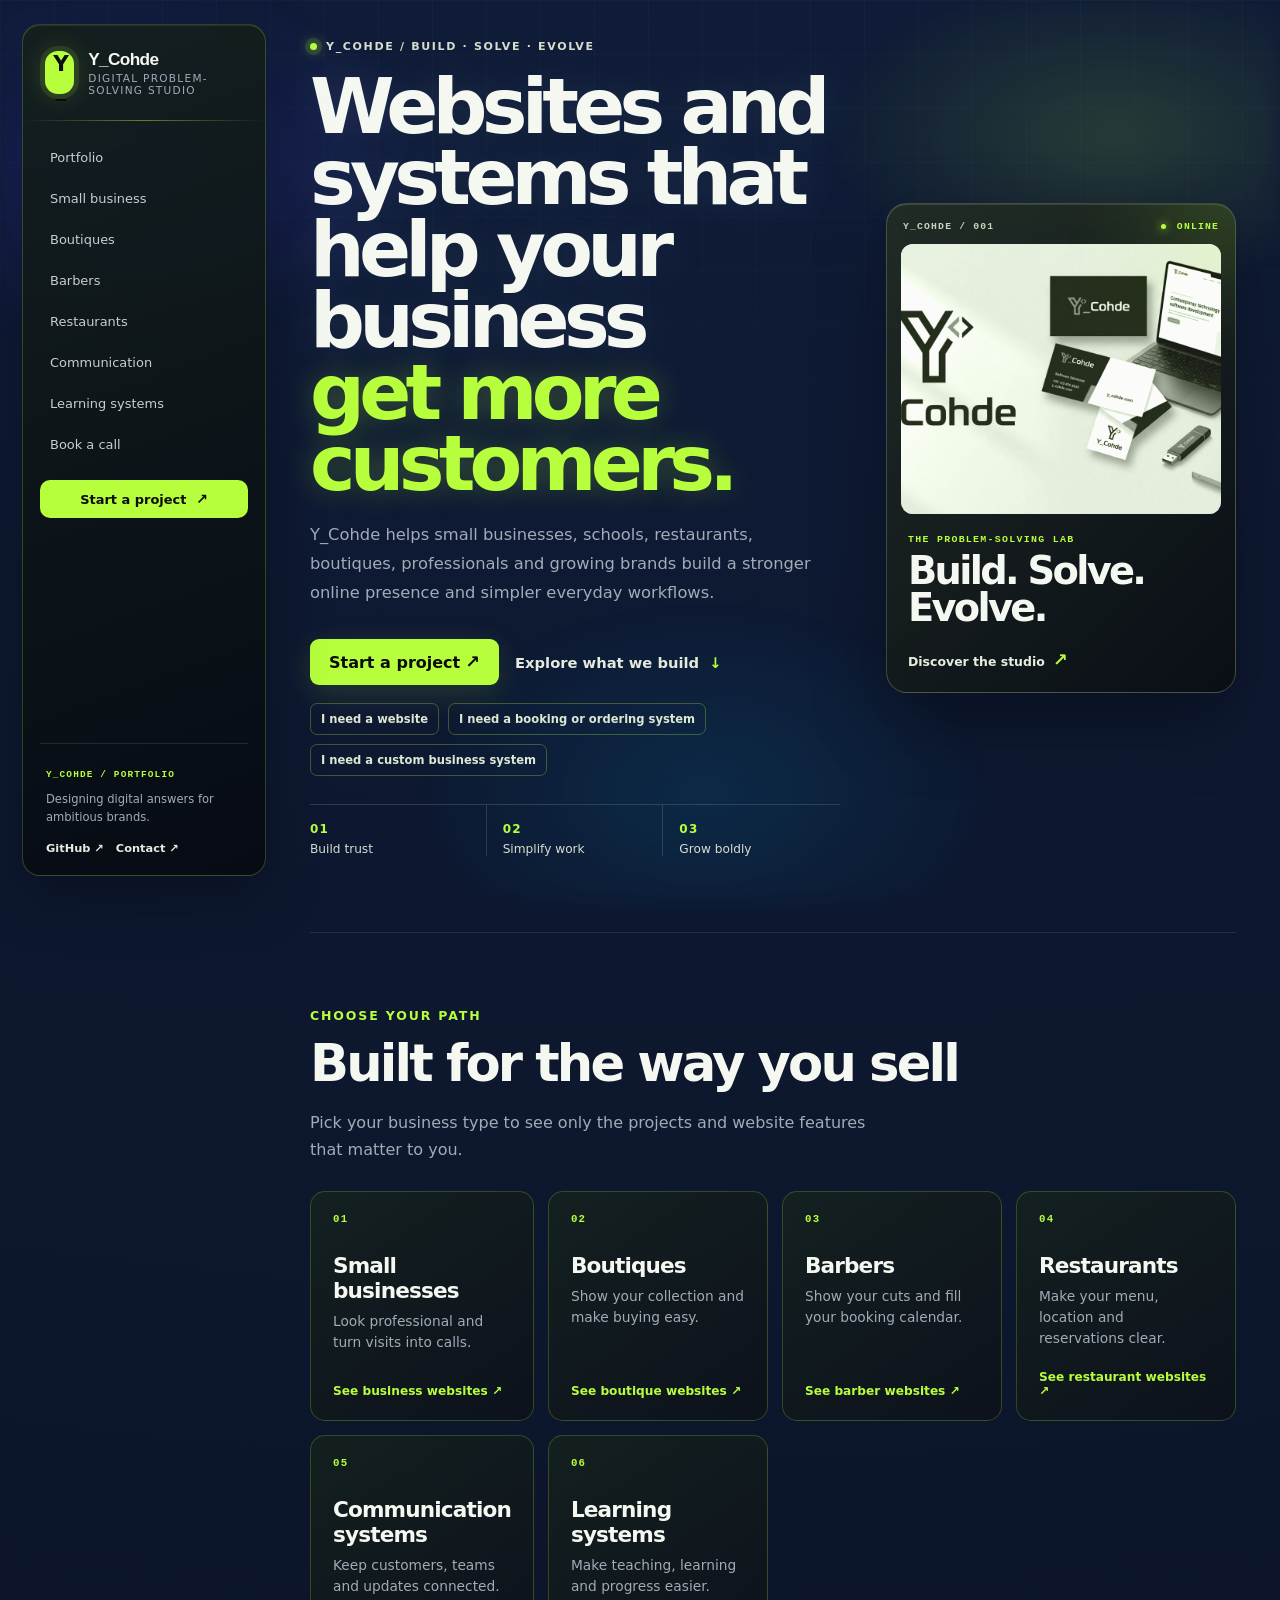
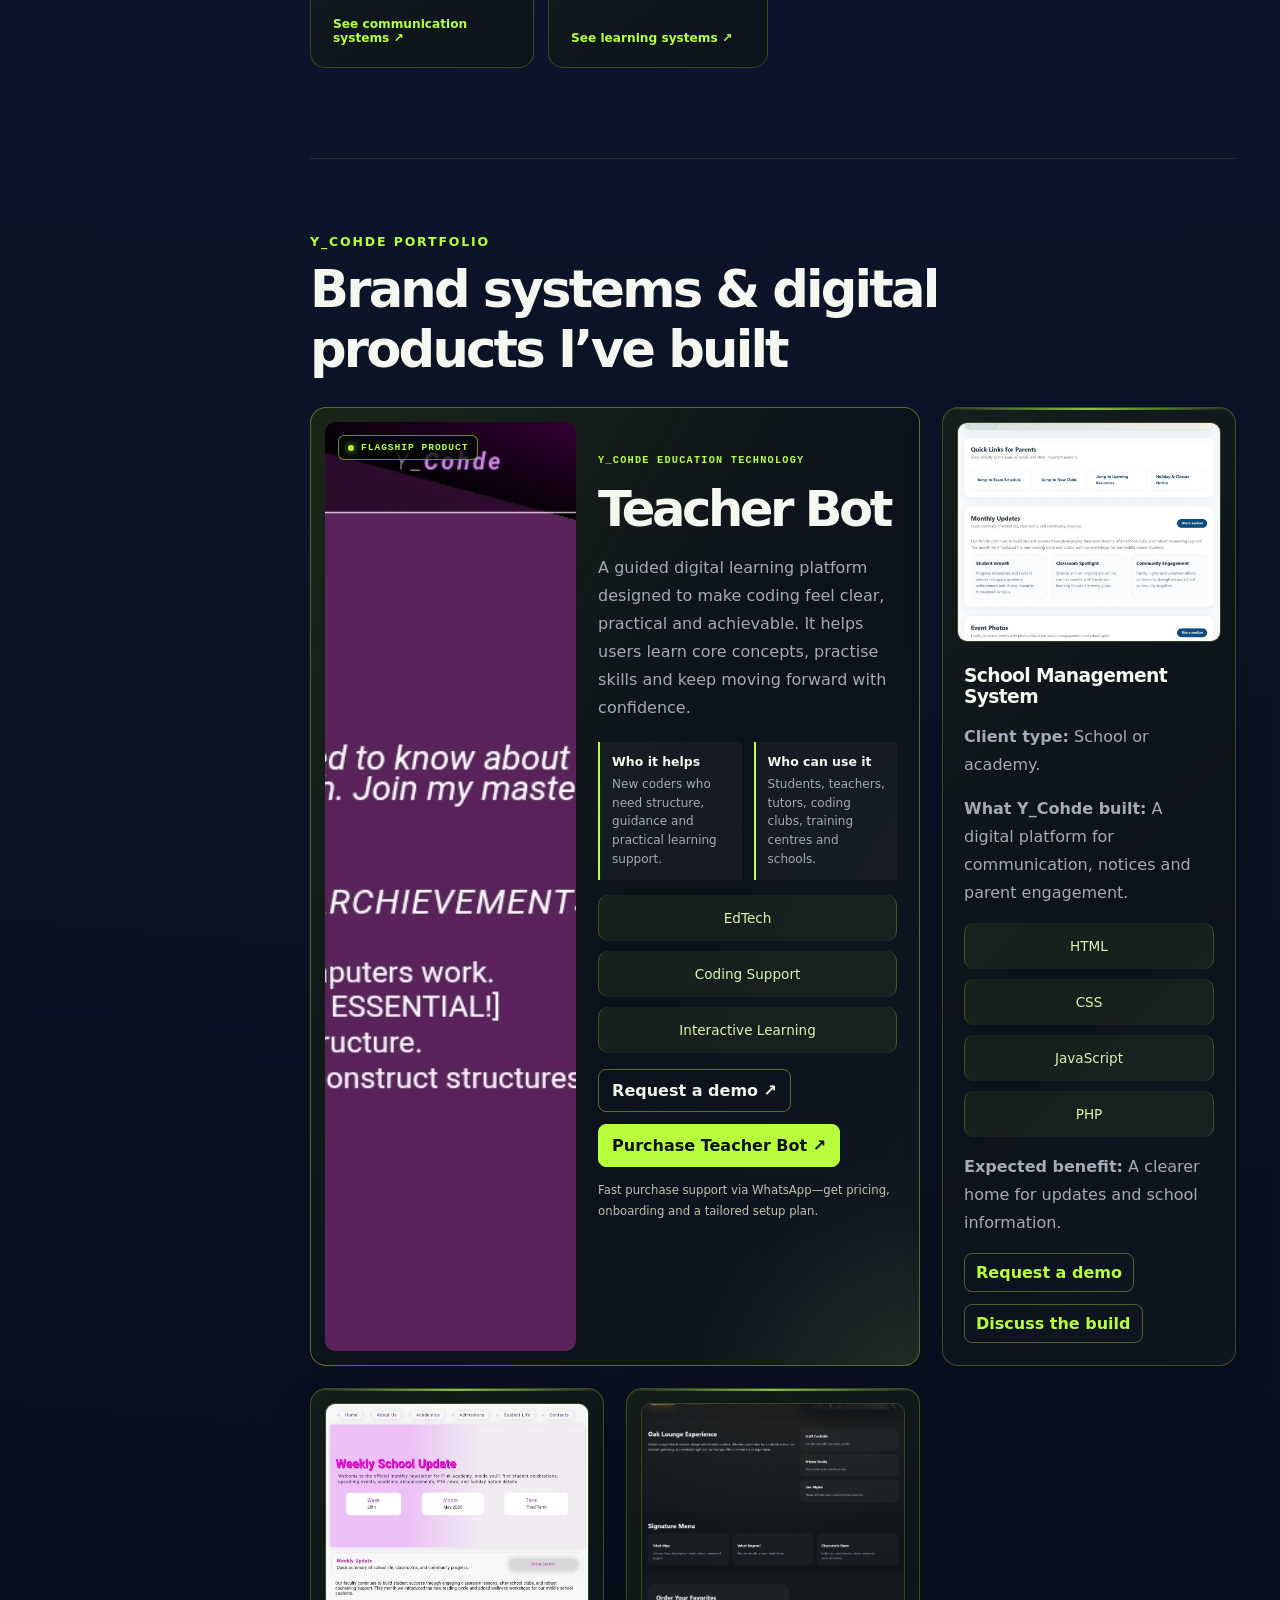
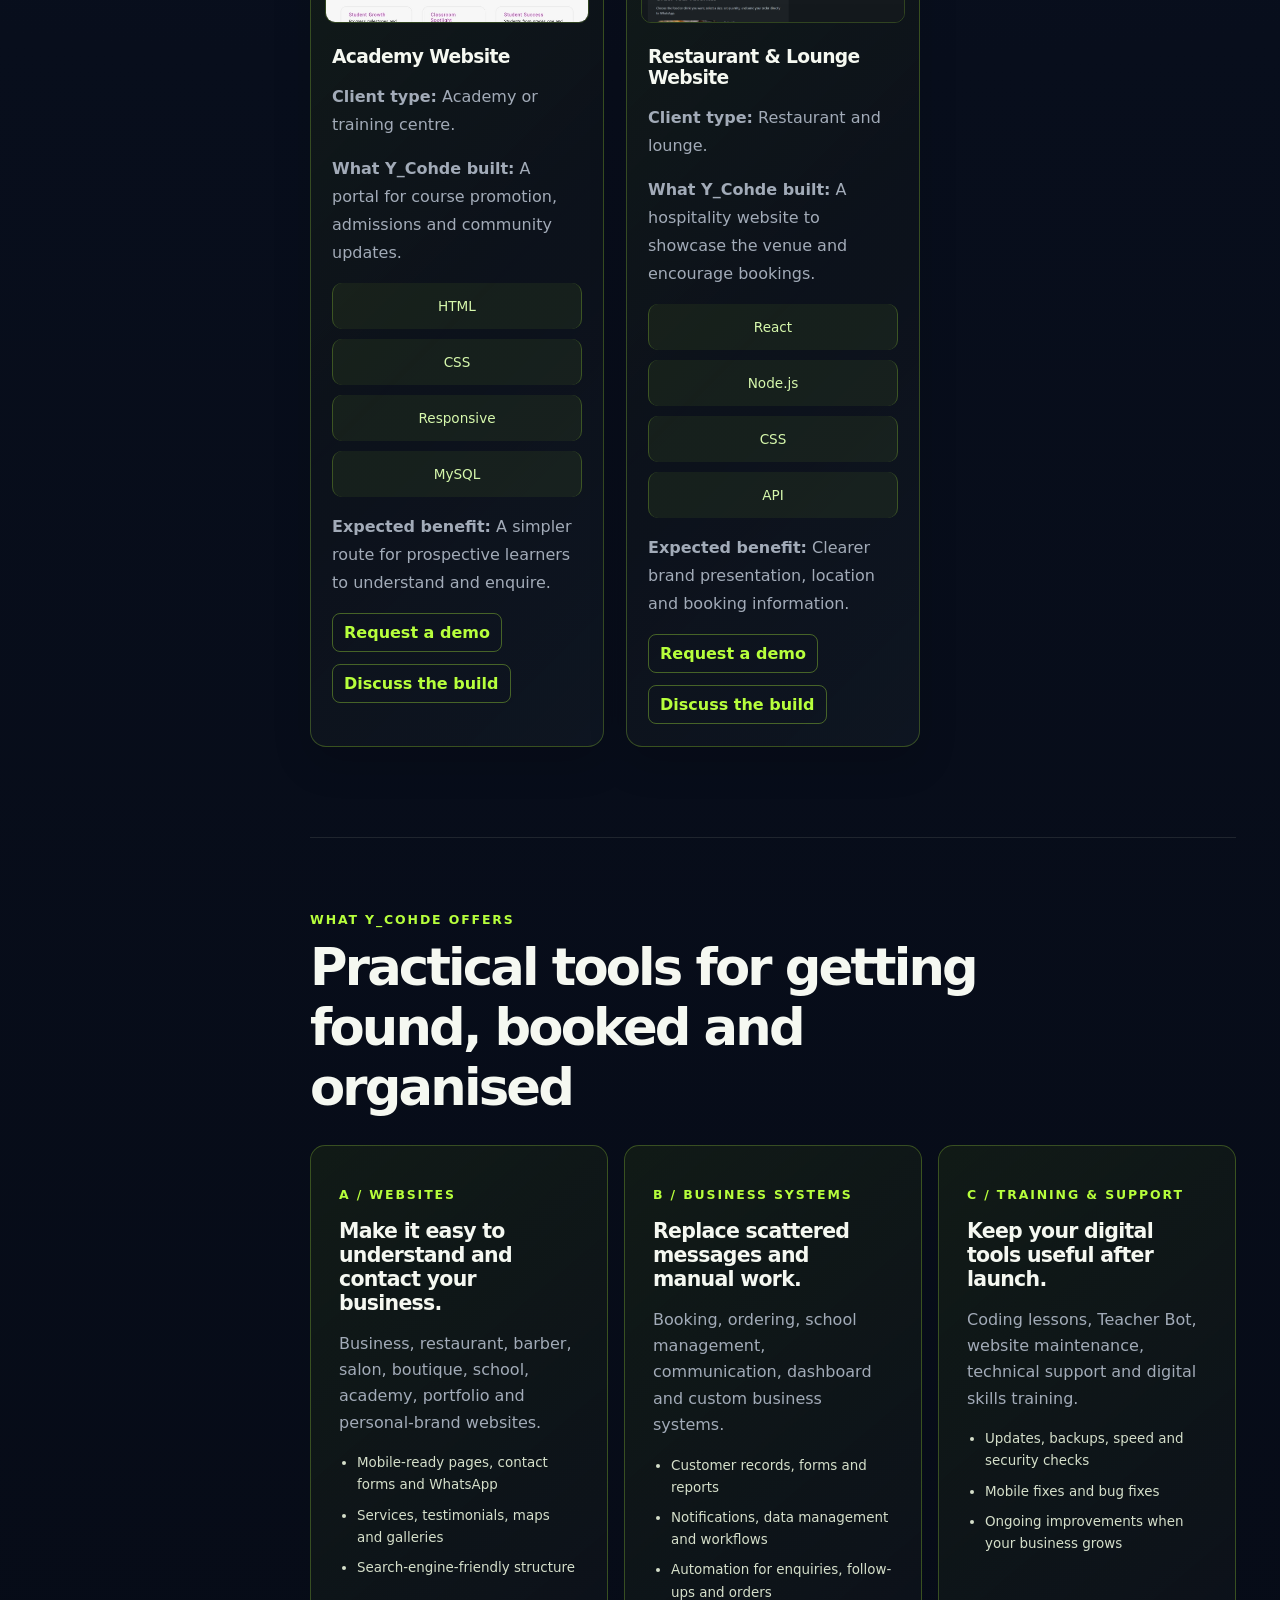
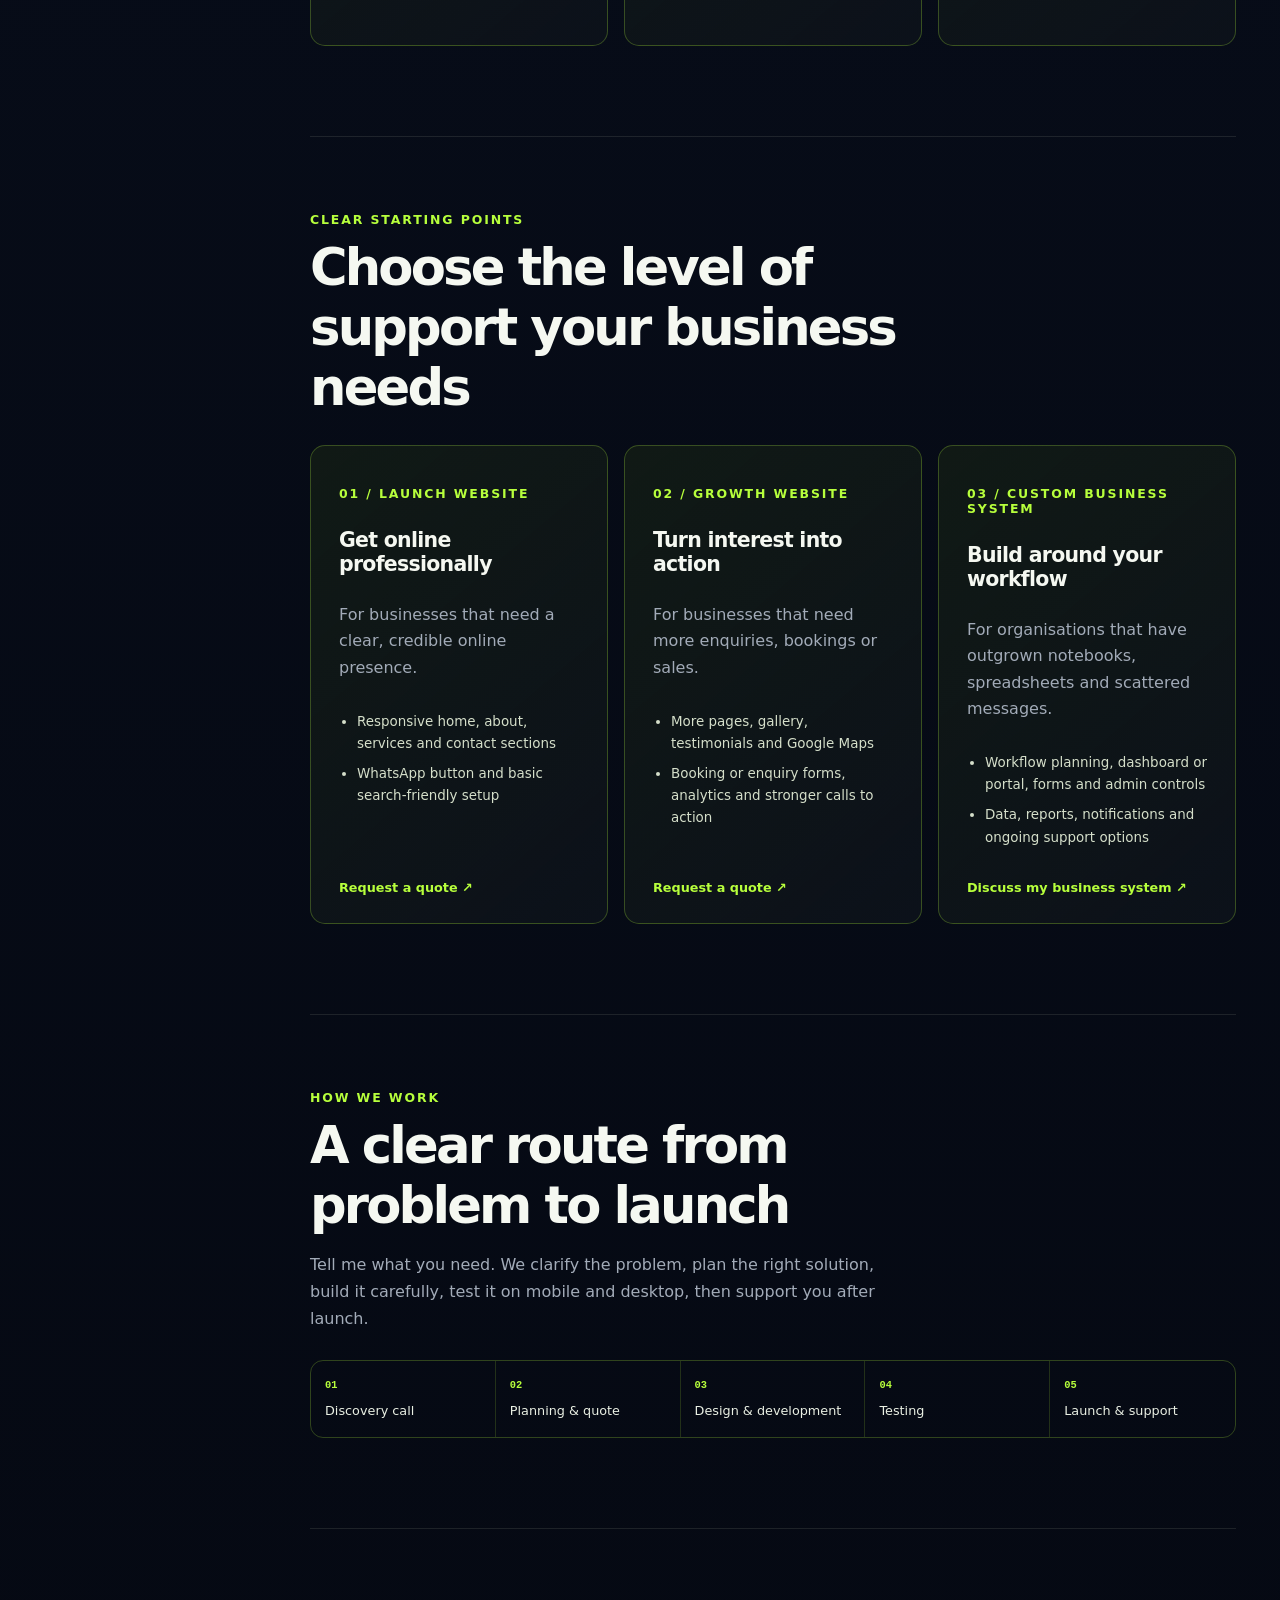
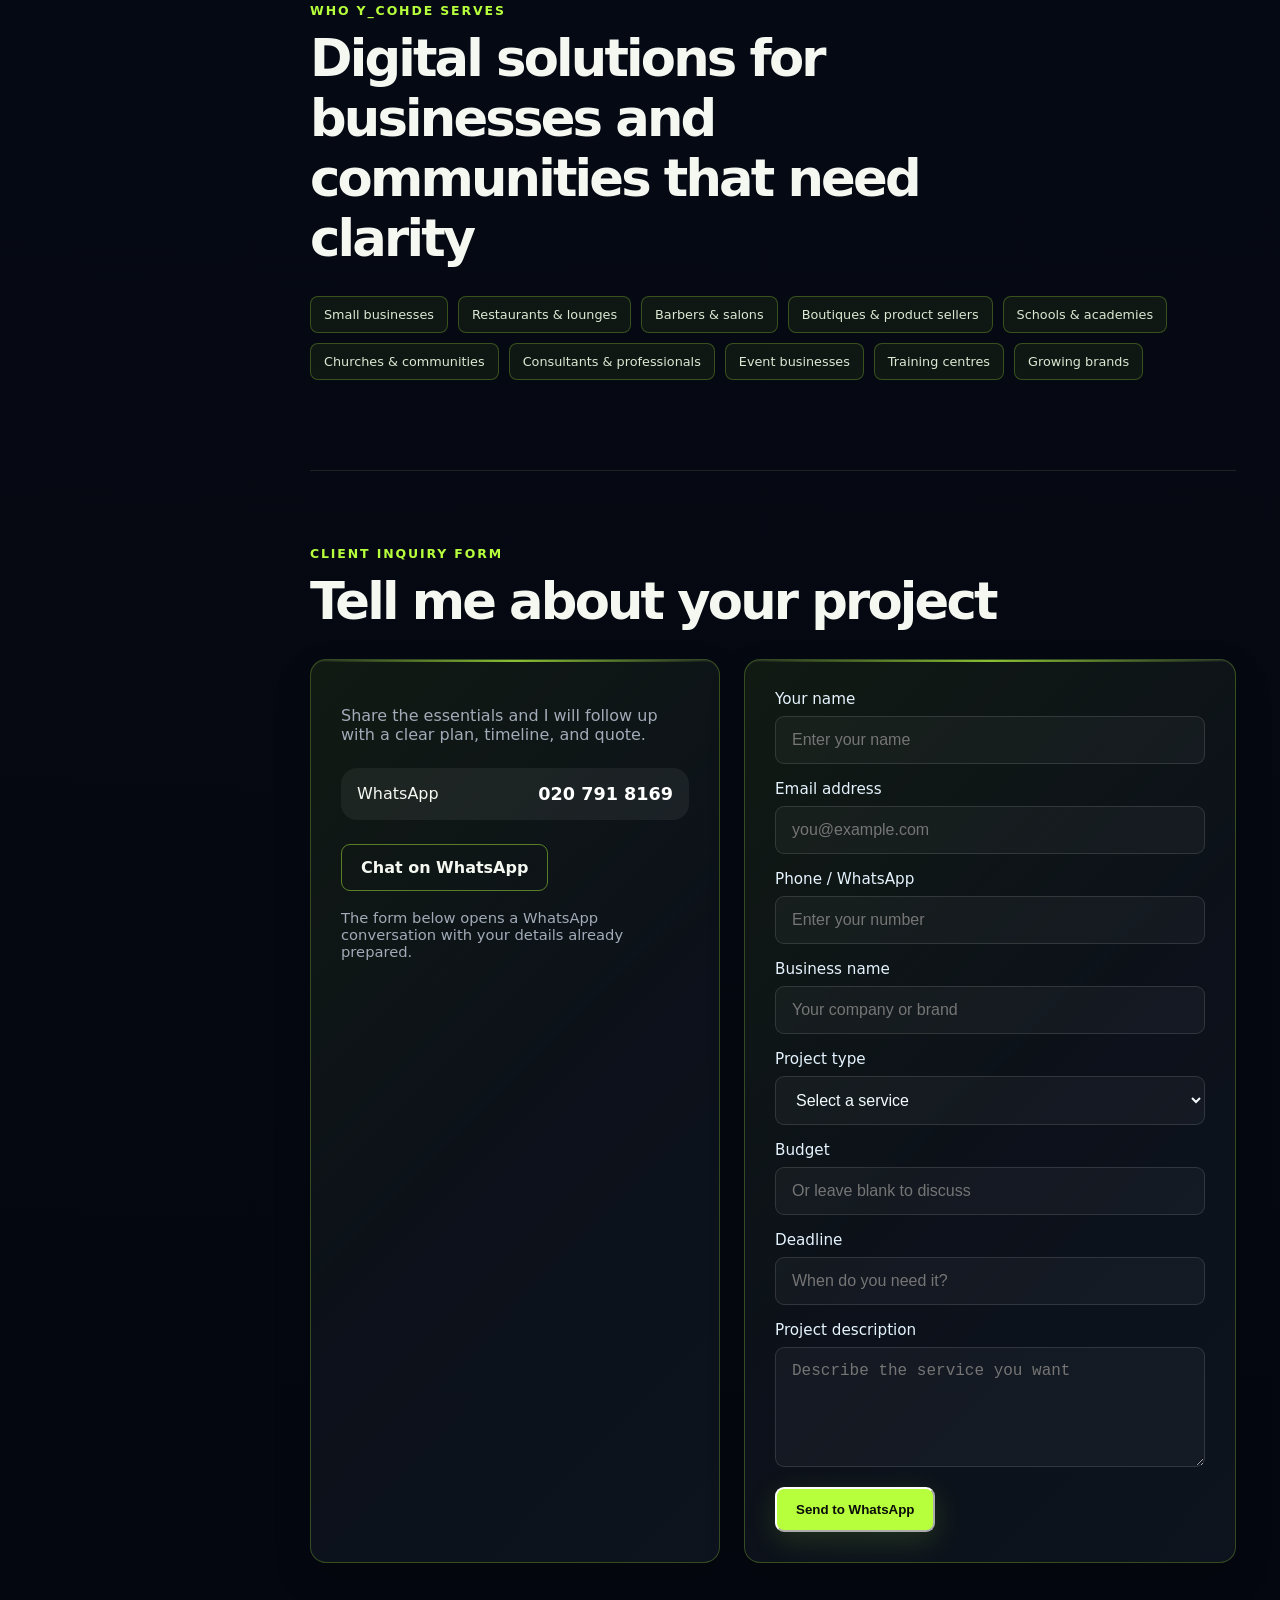
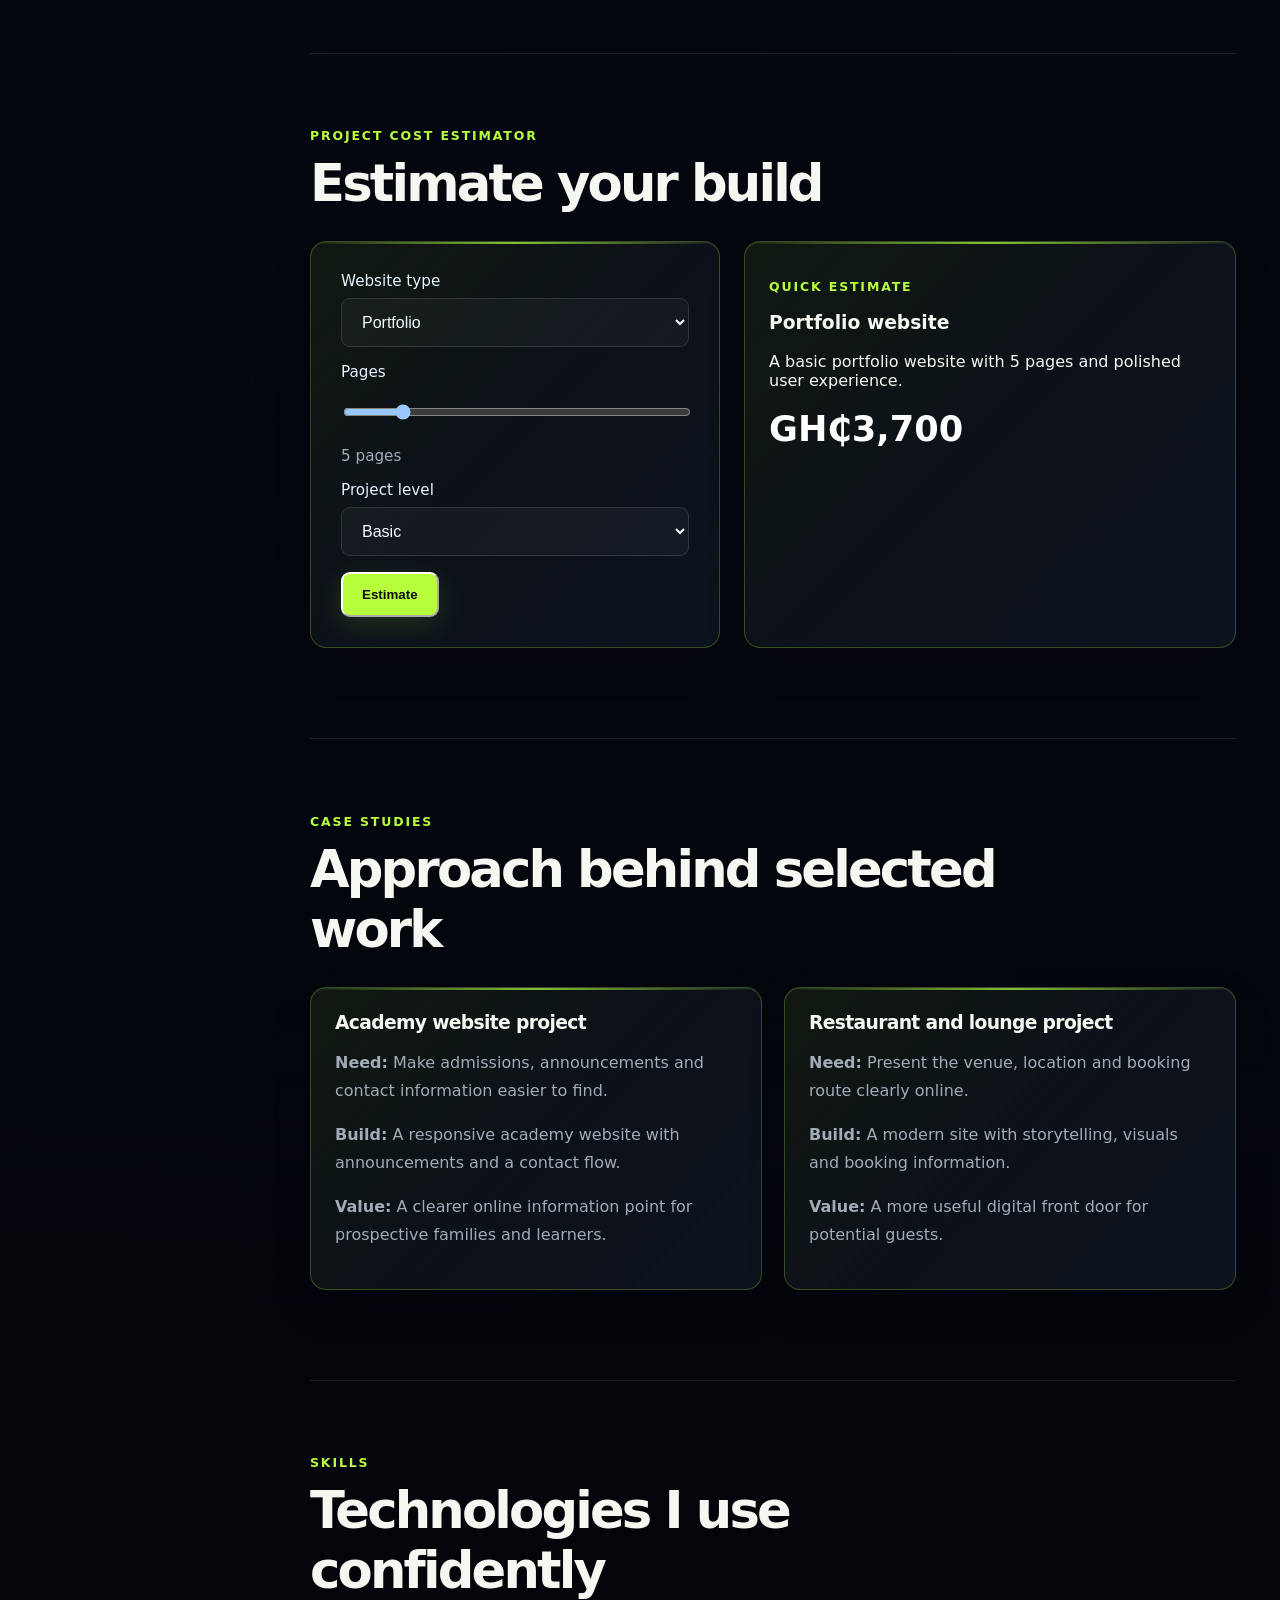
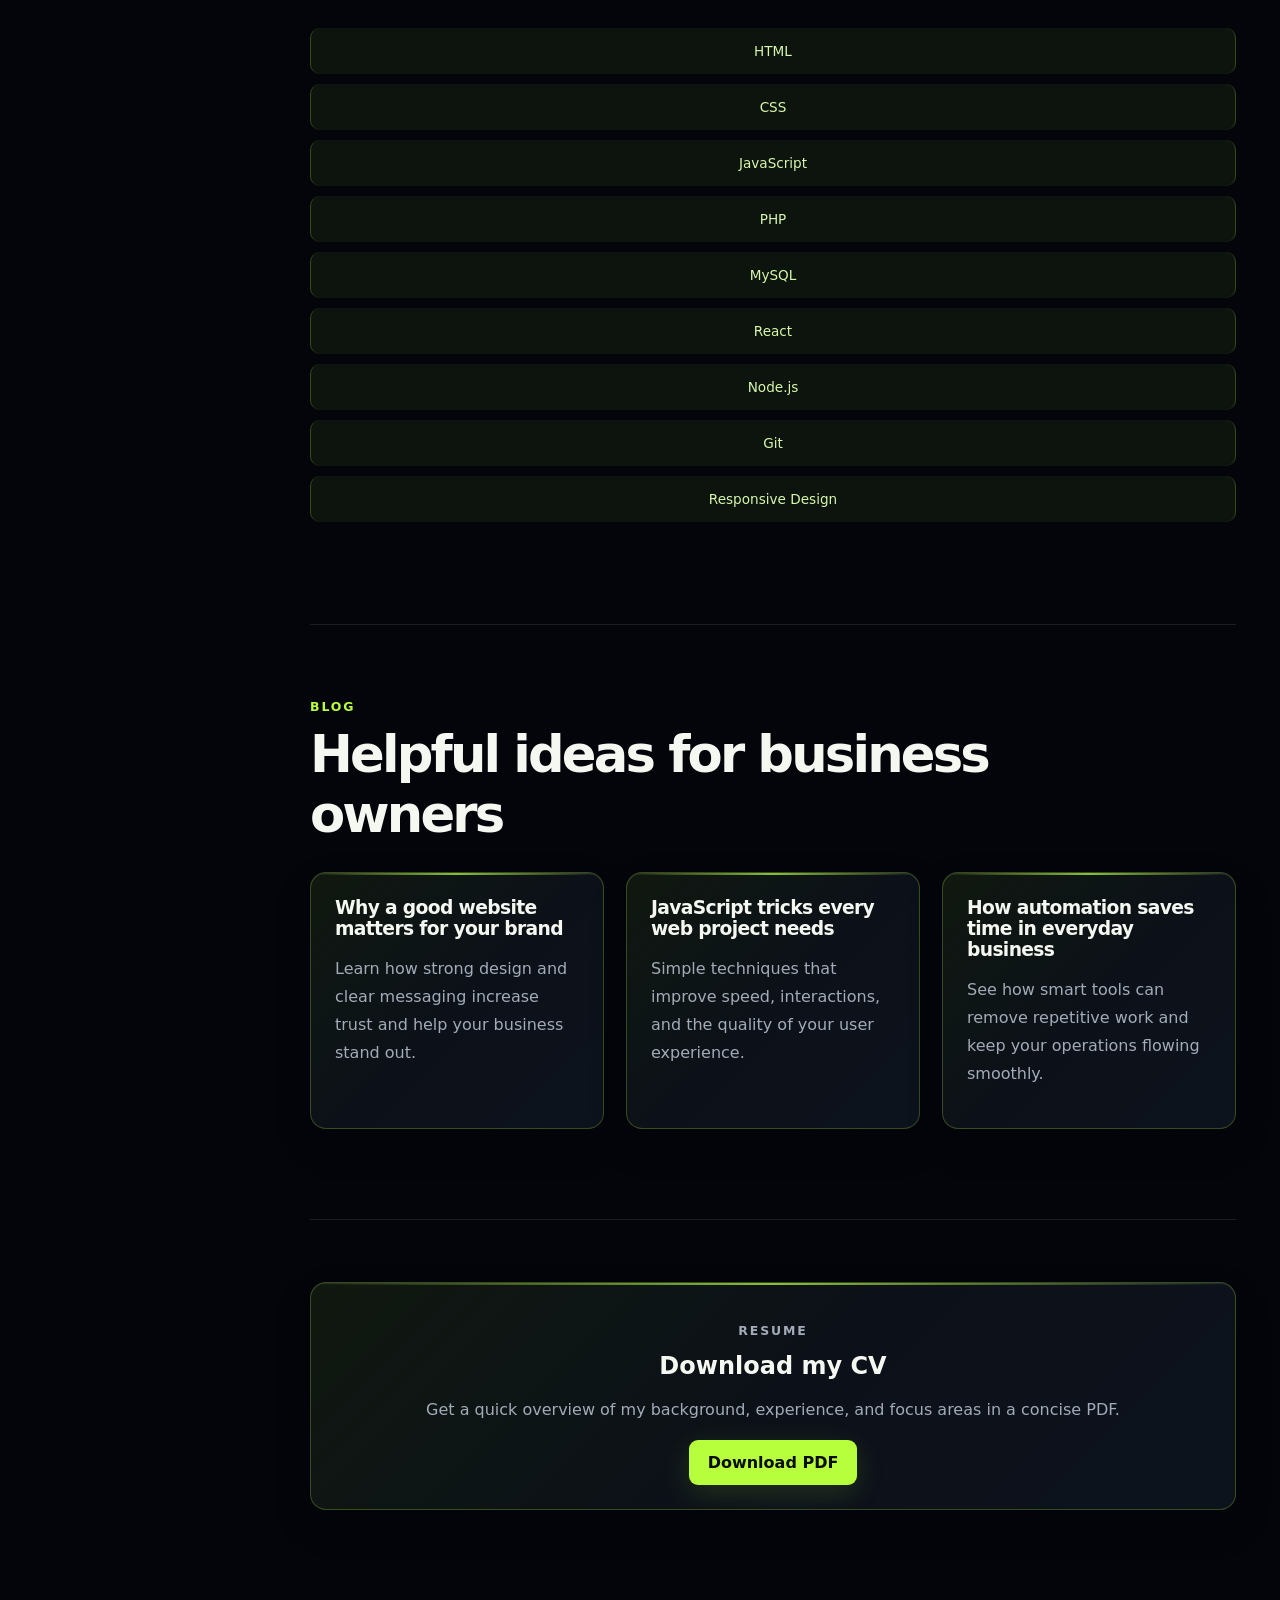
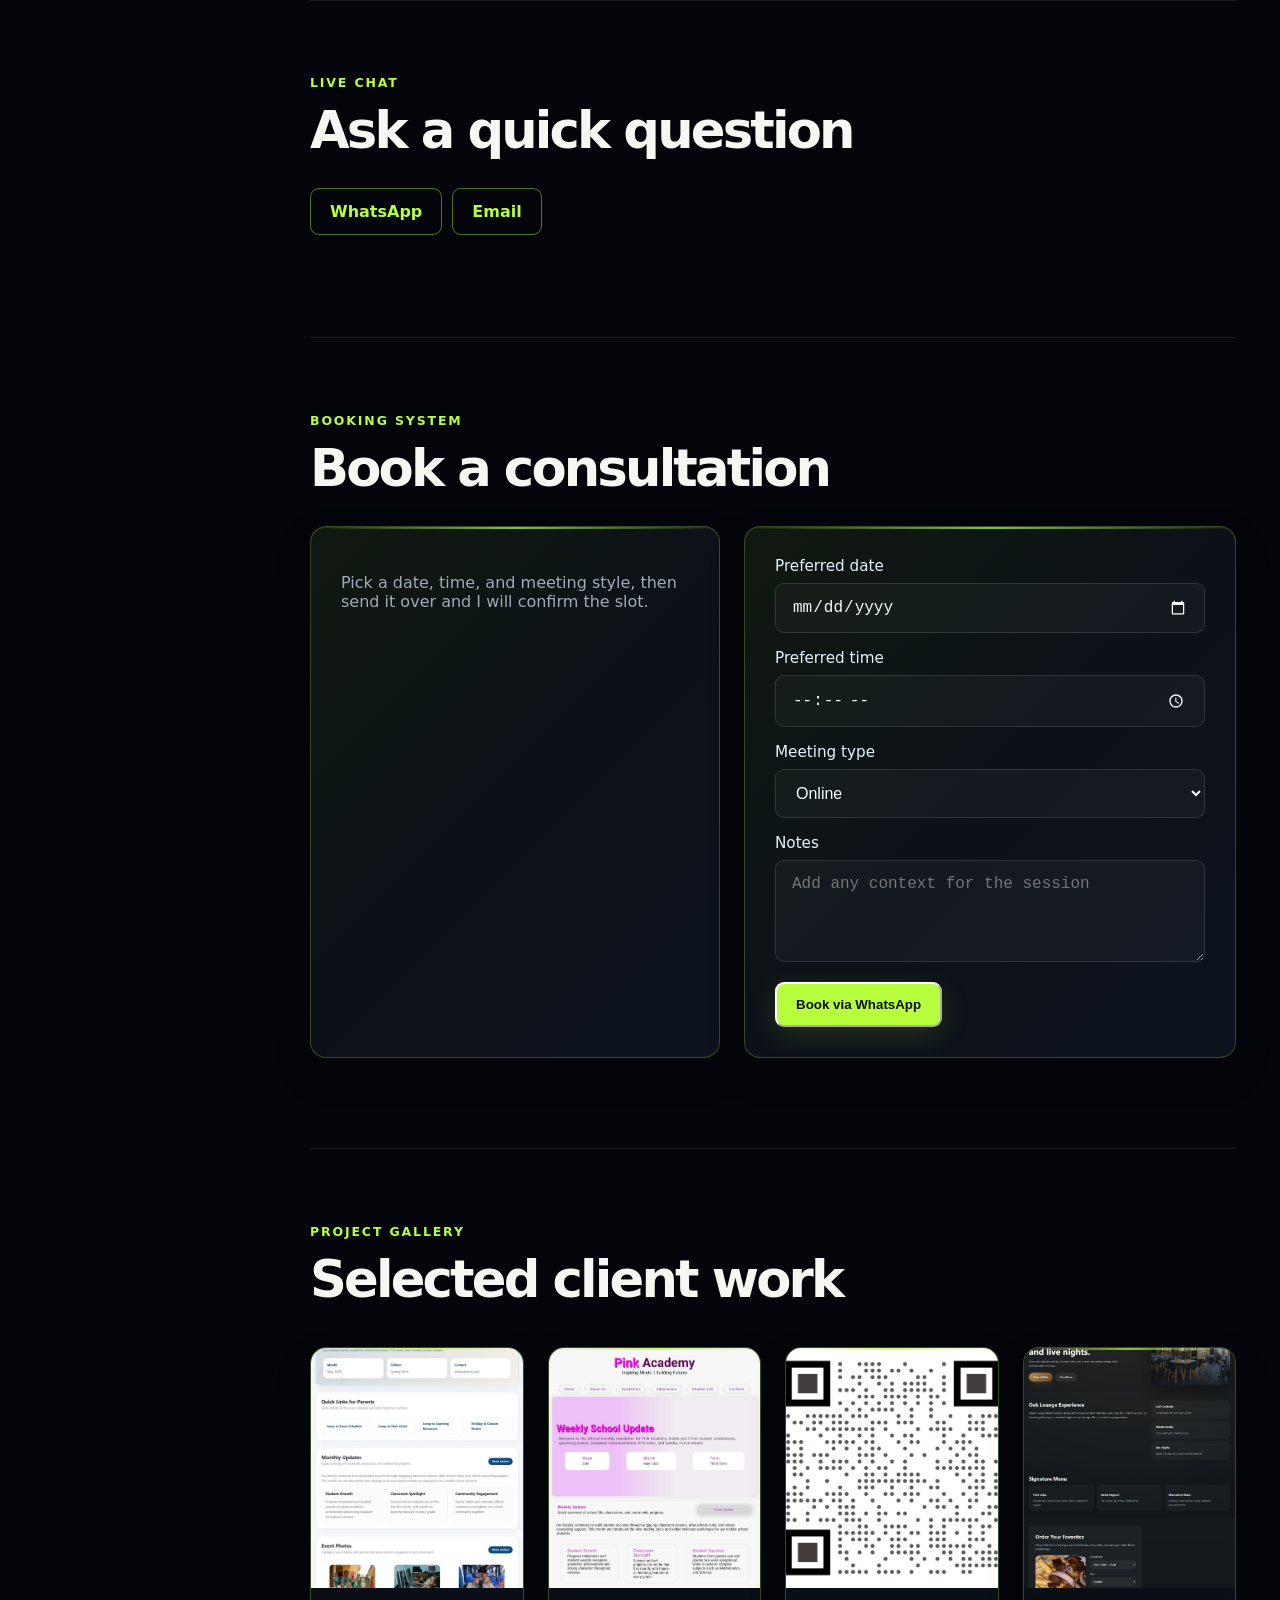
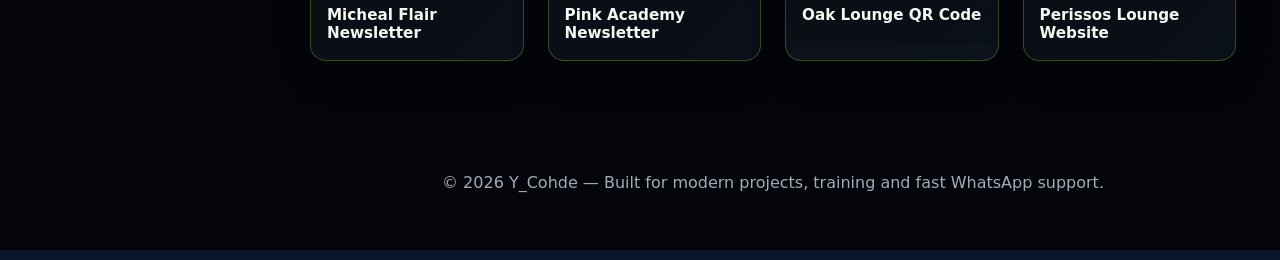
==== commit d04594bd: "Y_Cohde official website" ====
--- a/index.html
+++ b/index.html
@@ -77,7 +77,7 @@
           <div class="hero-copy">
             <p class="eyebrow"><span class="pulse-dot"></span> Y_COHDE / BUILD · SOLVE · EVOLVE</p>
             <h1>
-              Websites and digital systems that help your business get <em>found, trusted and contacted.</em>
+              Websites and systems that help your business <em>get more customers.</em>
             </h1>
             <p class="hero-text">
               Y_Cohde helps small businesses, schools, restaurants, boutiques, professionals and growing brands build a stronger online presence and simpler everyday workflows.
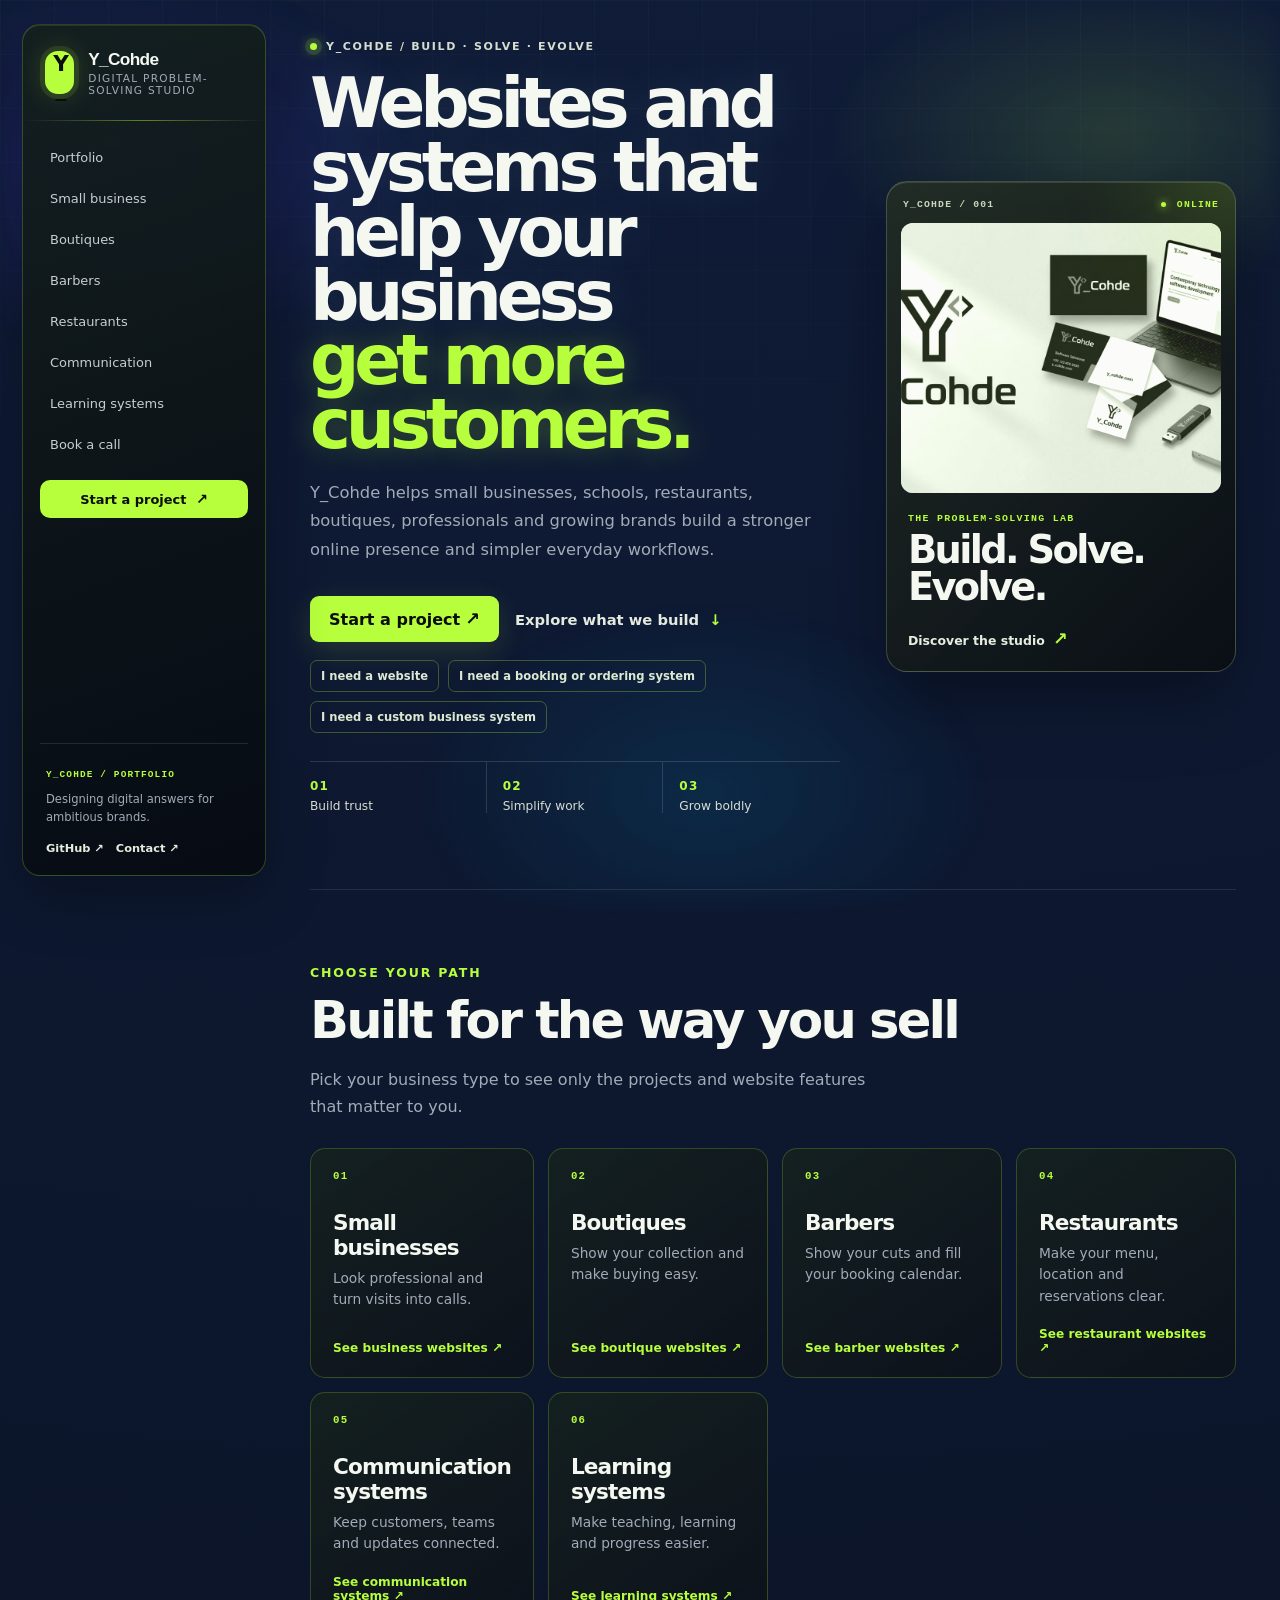
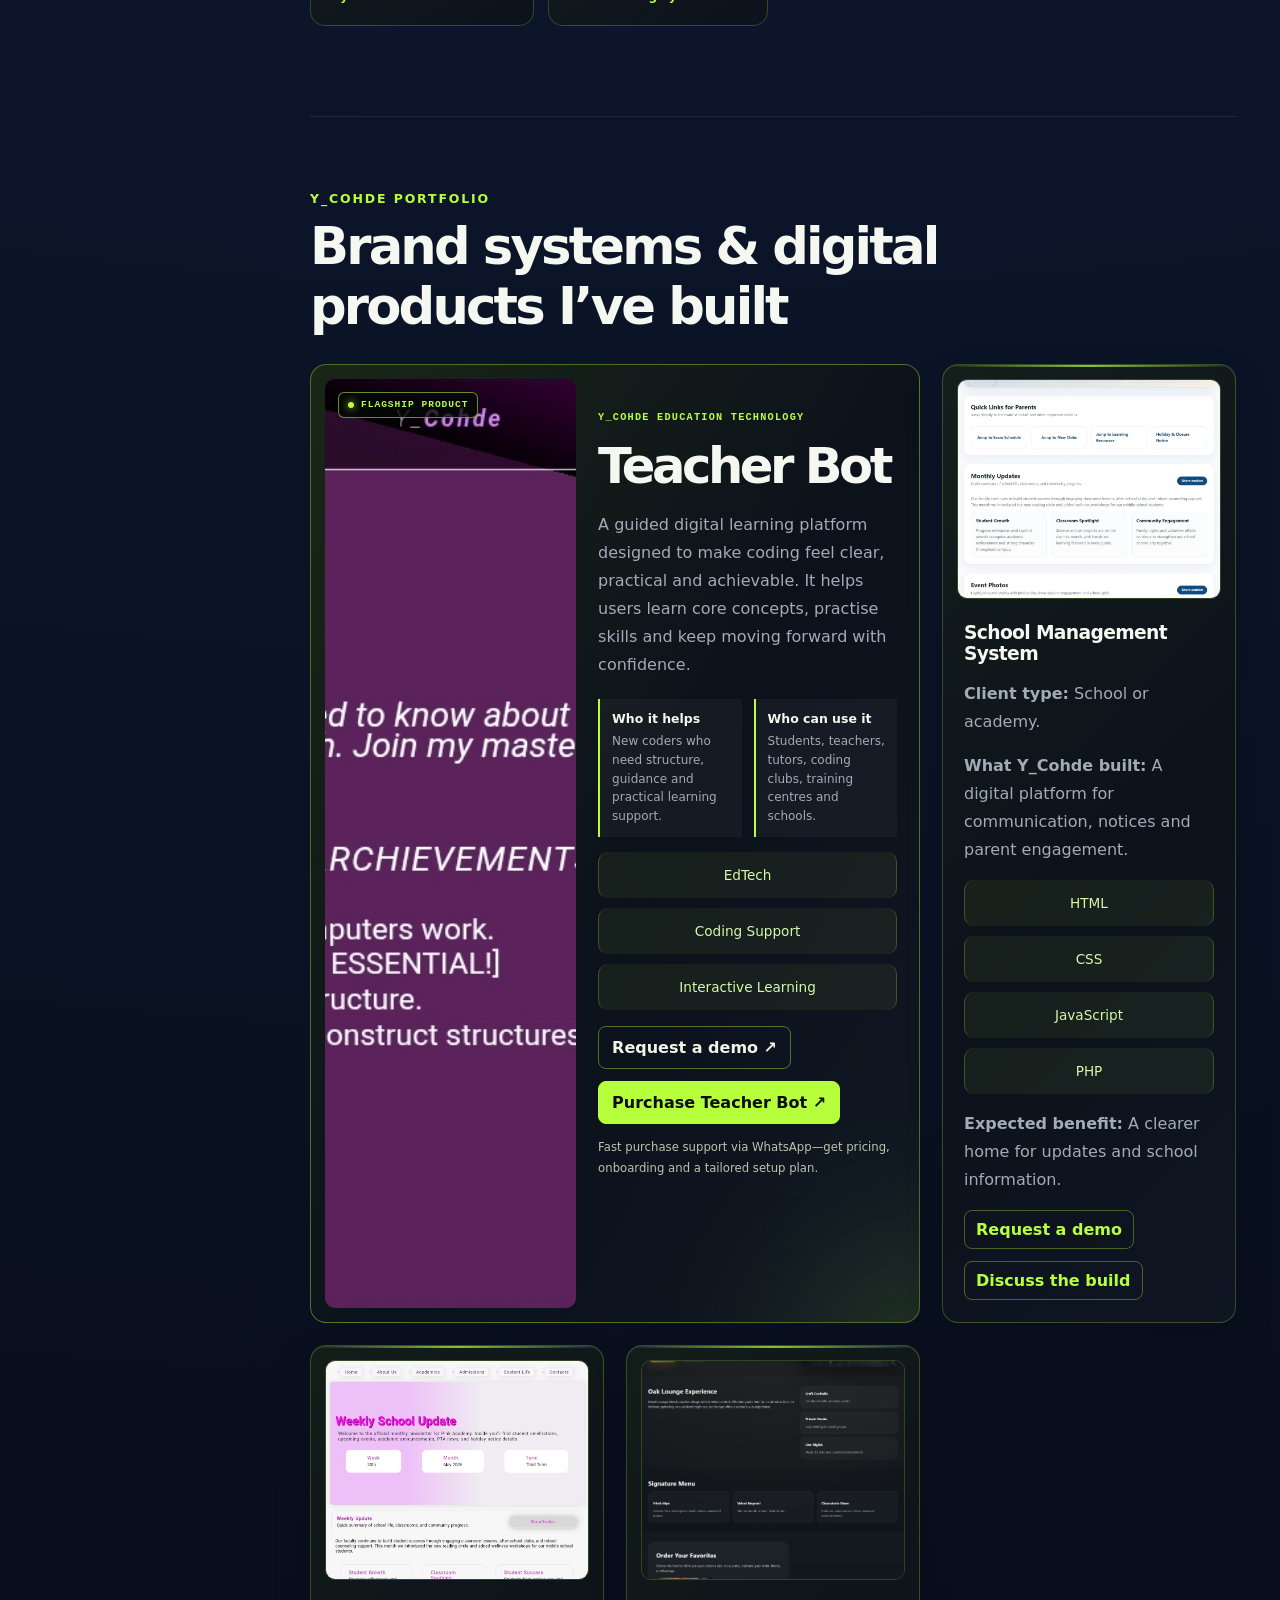
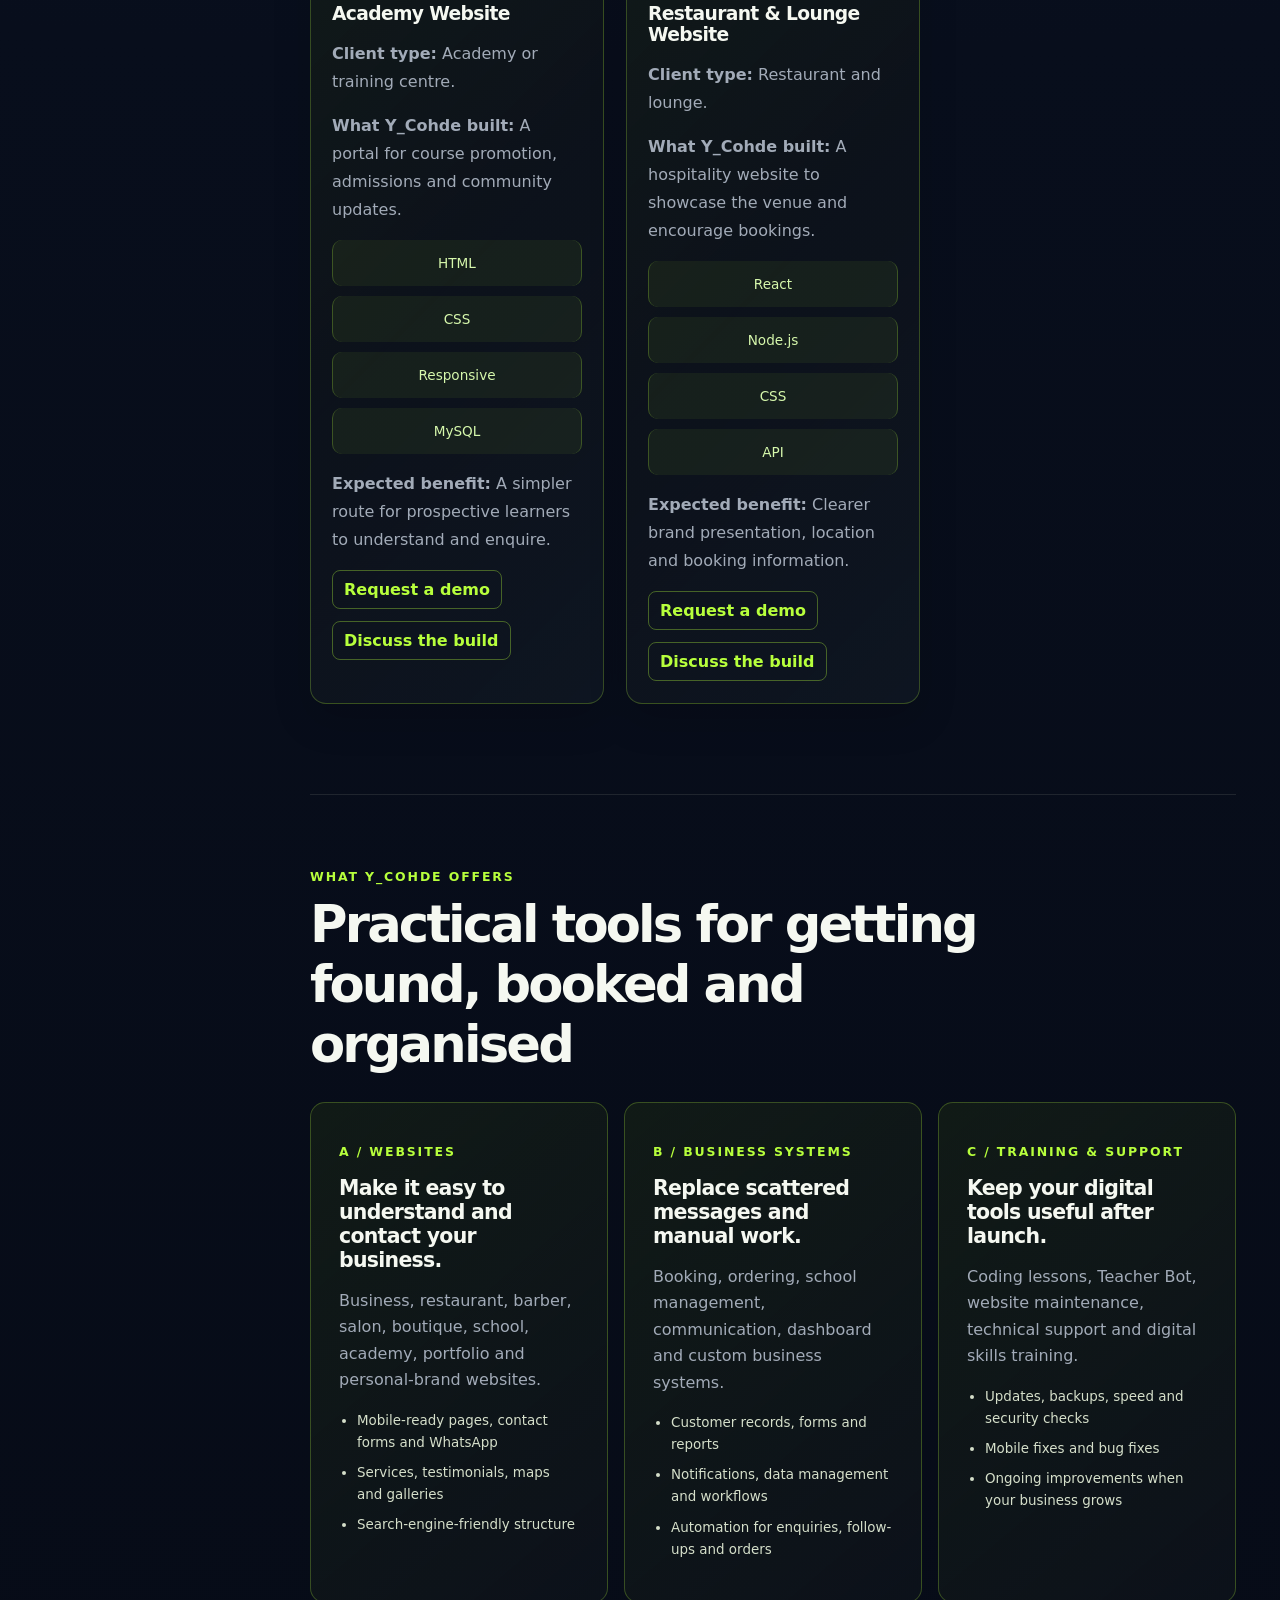
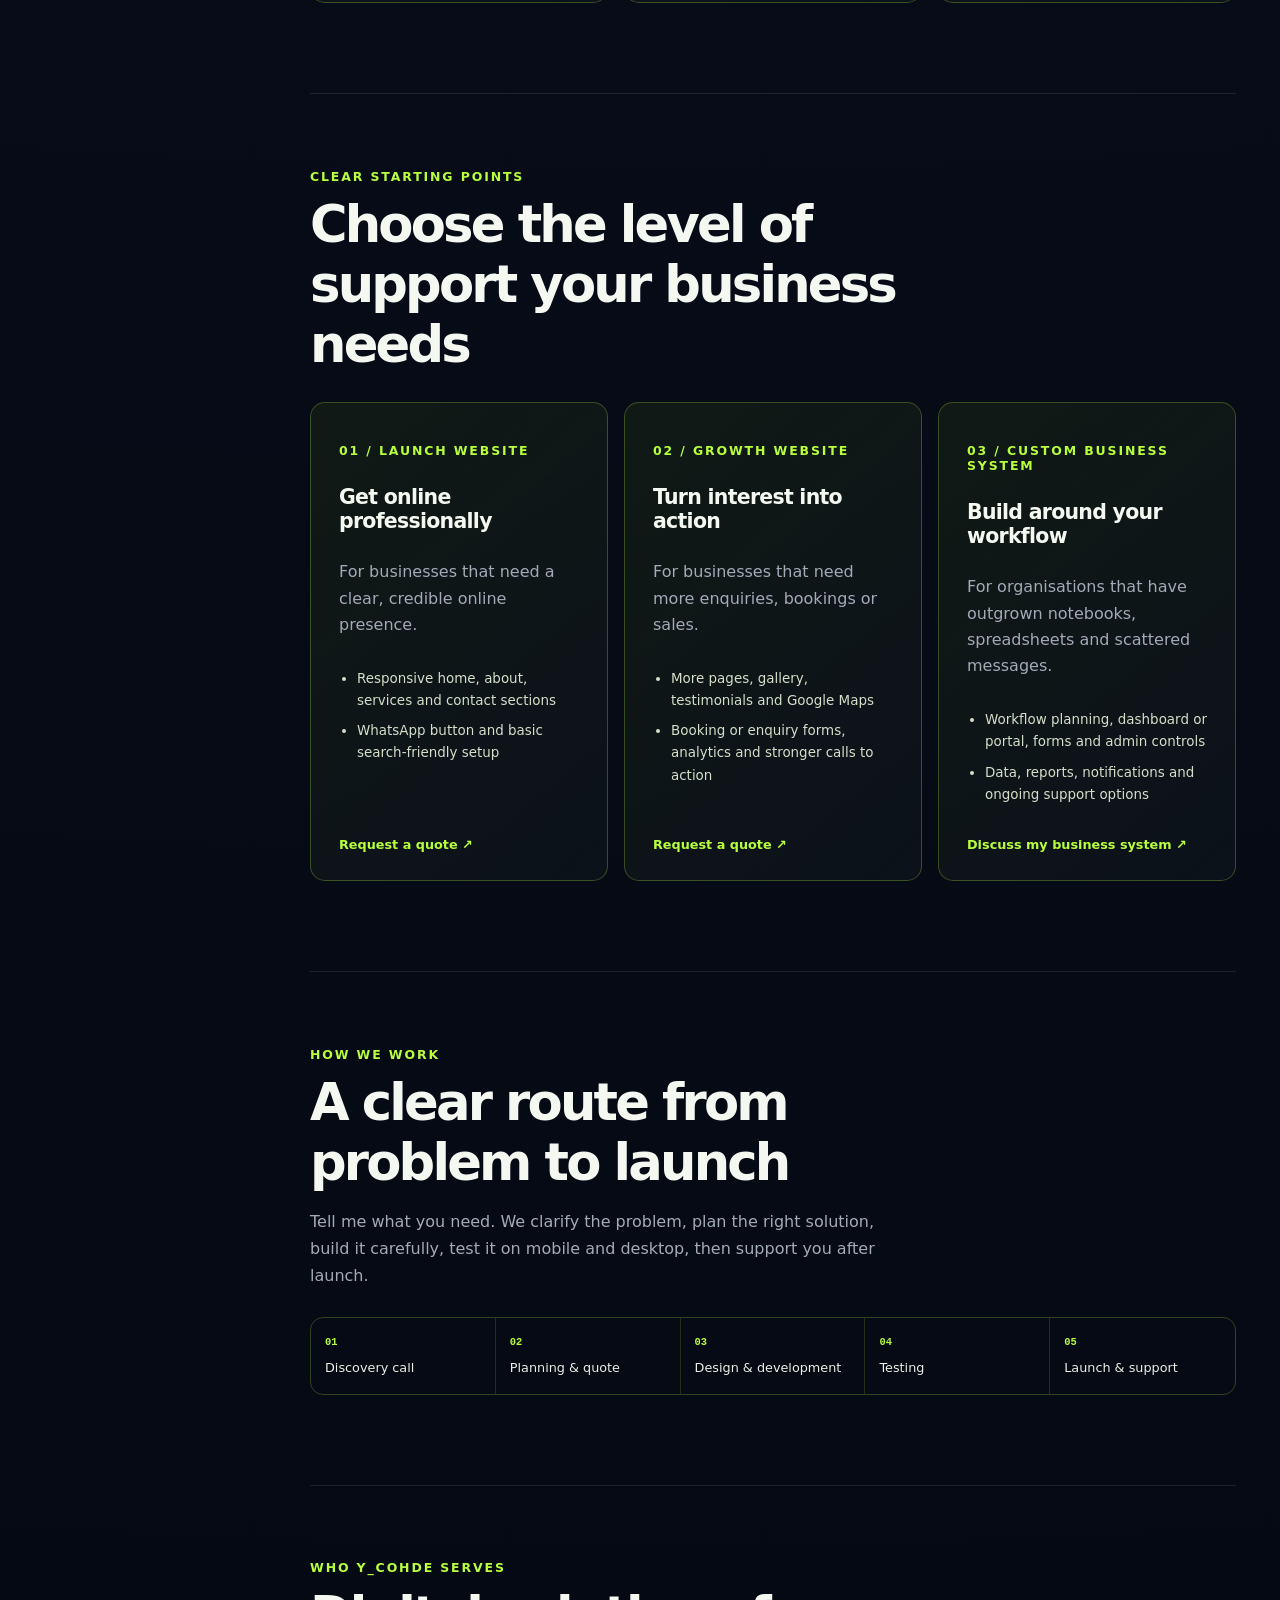
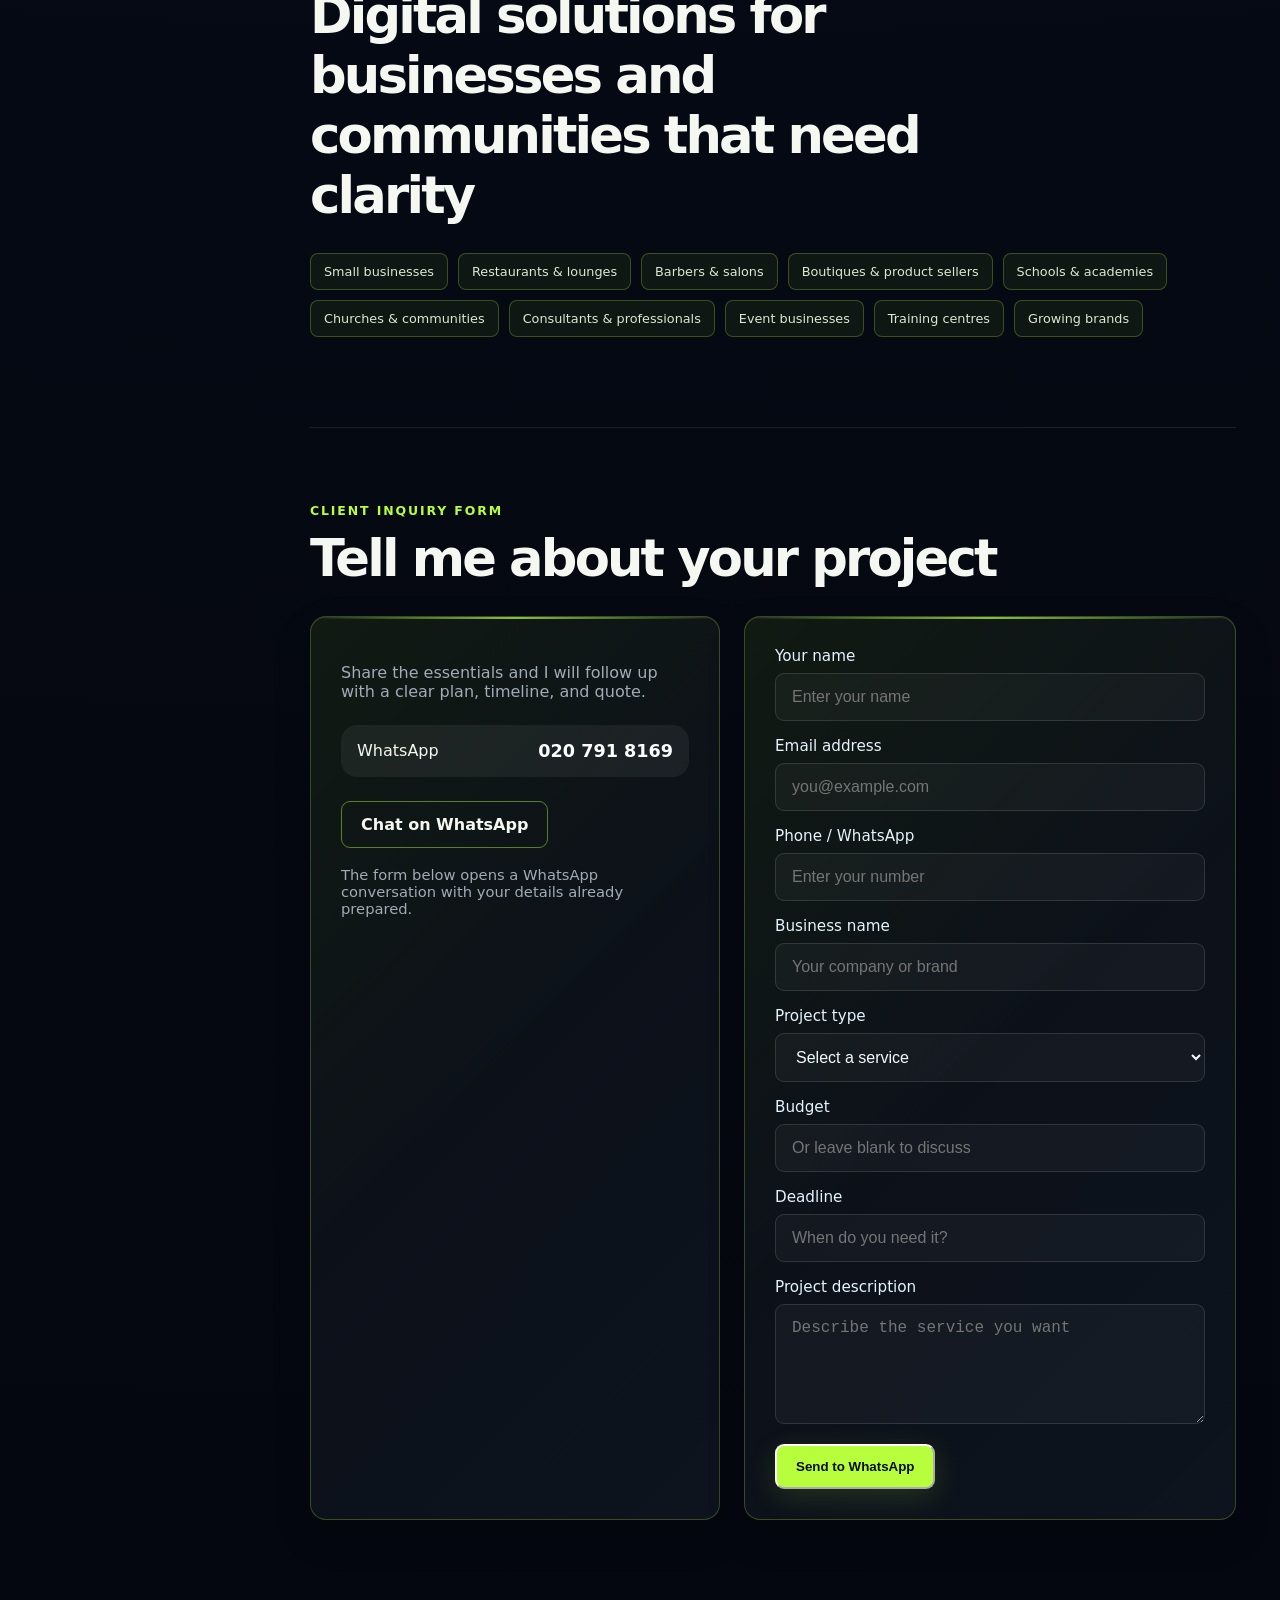
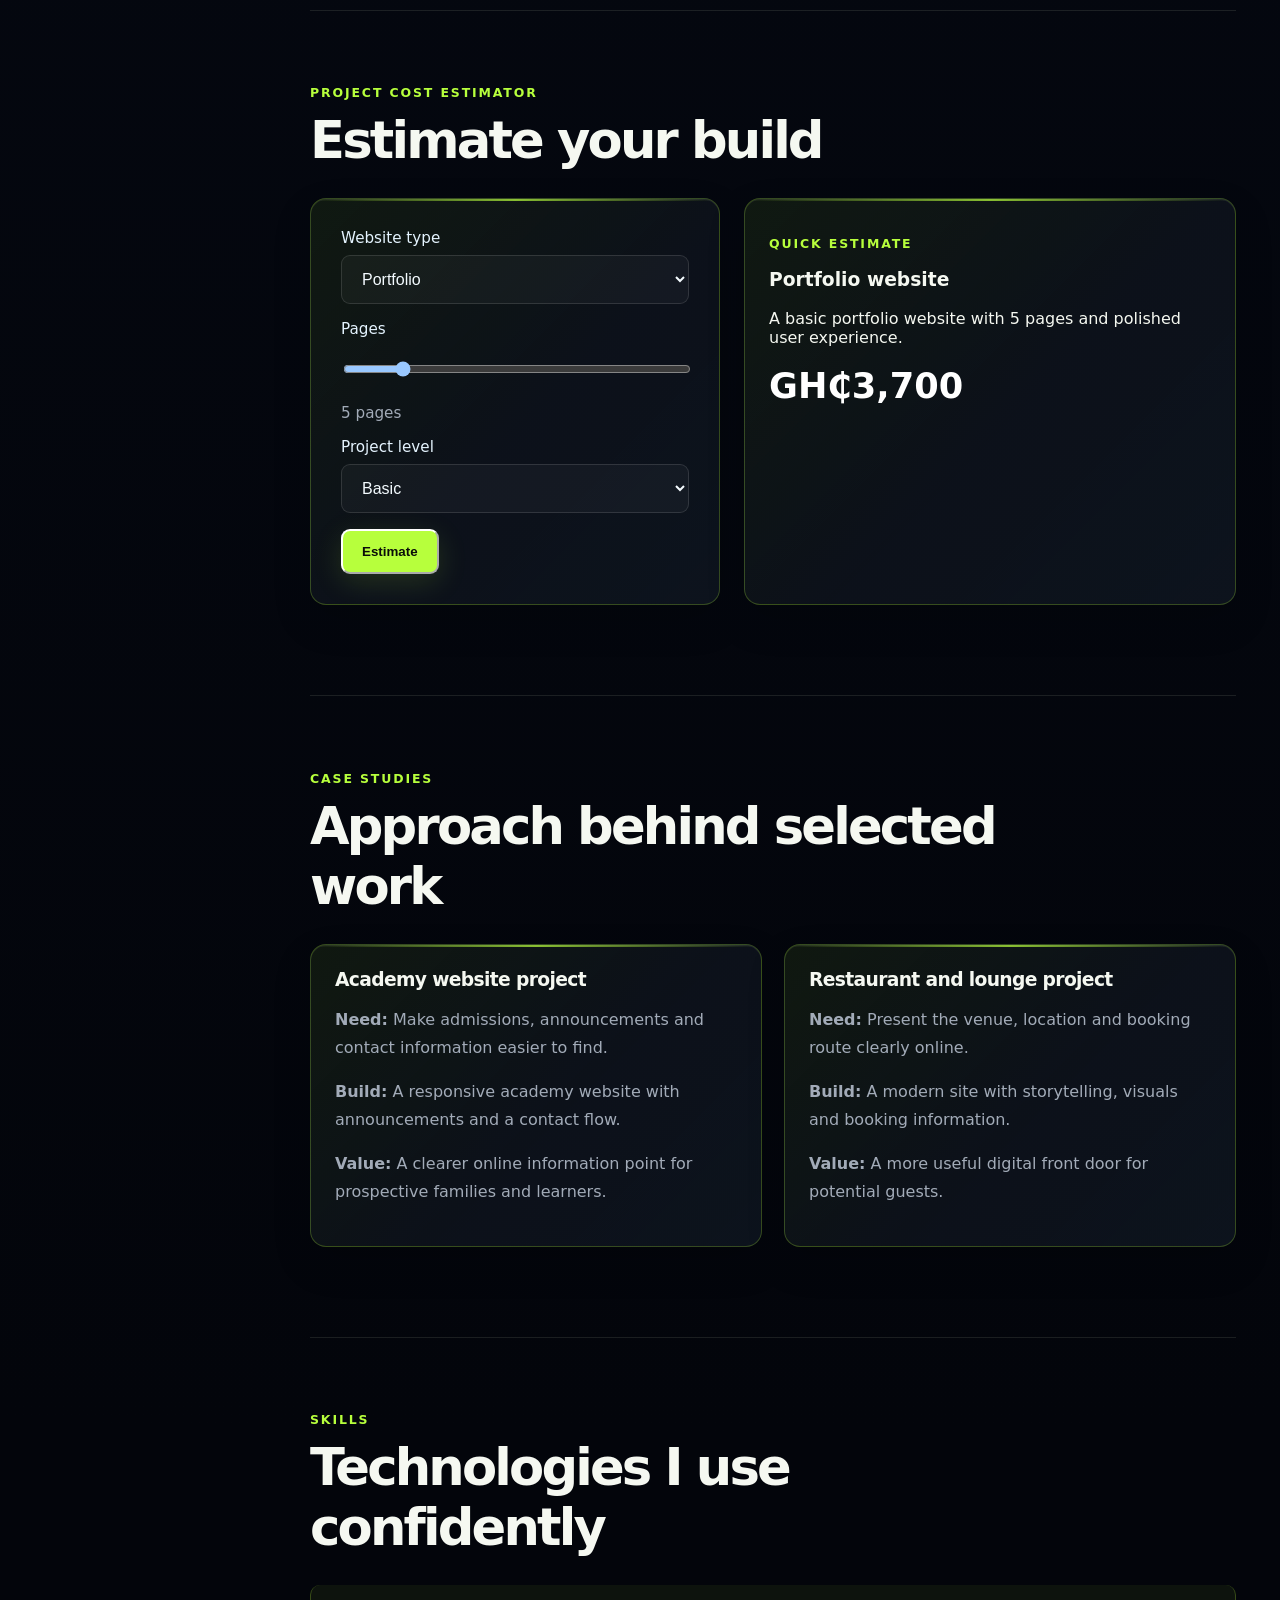
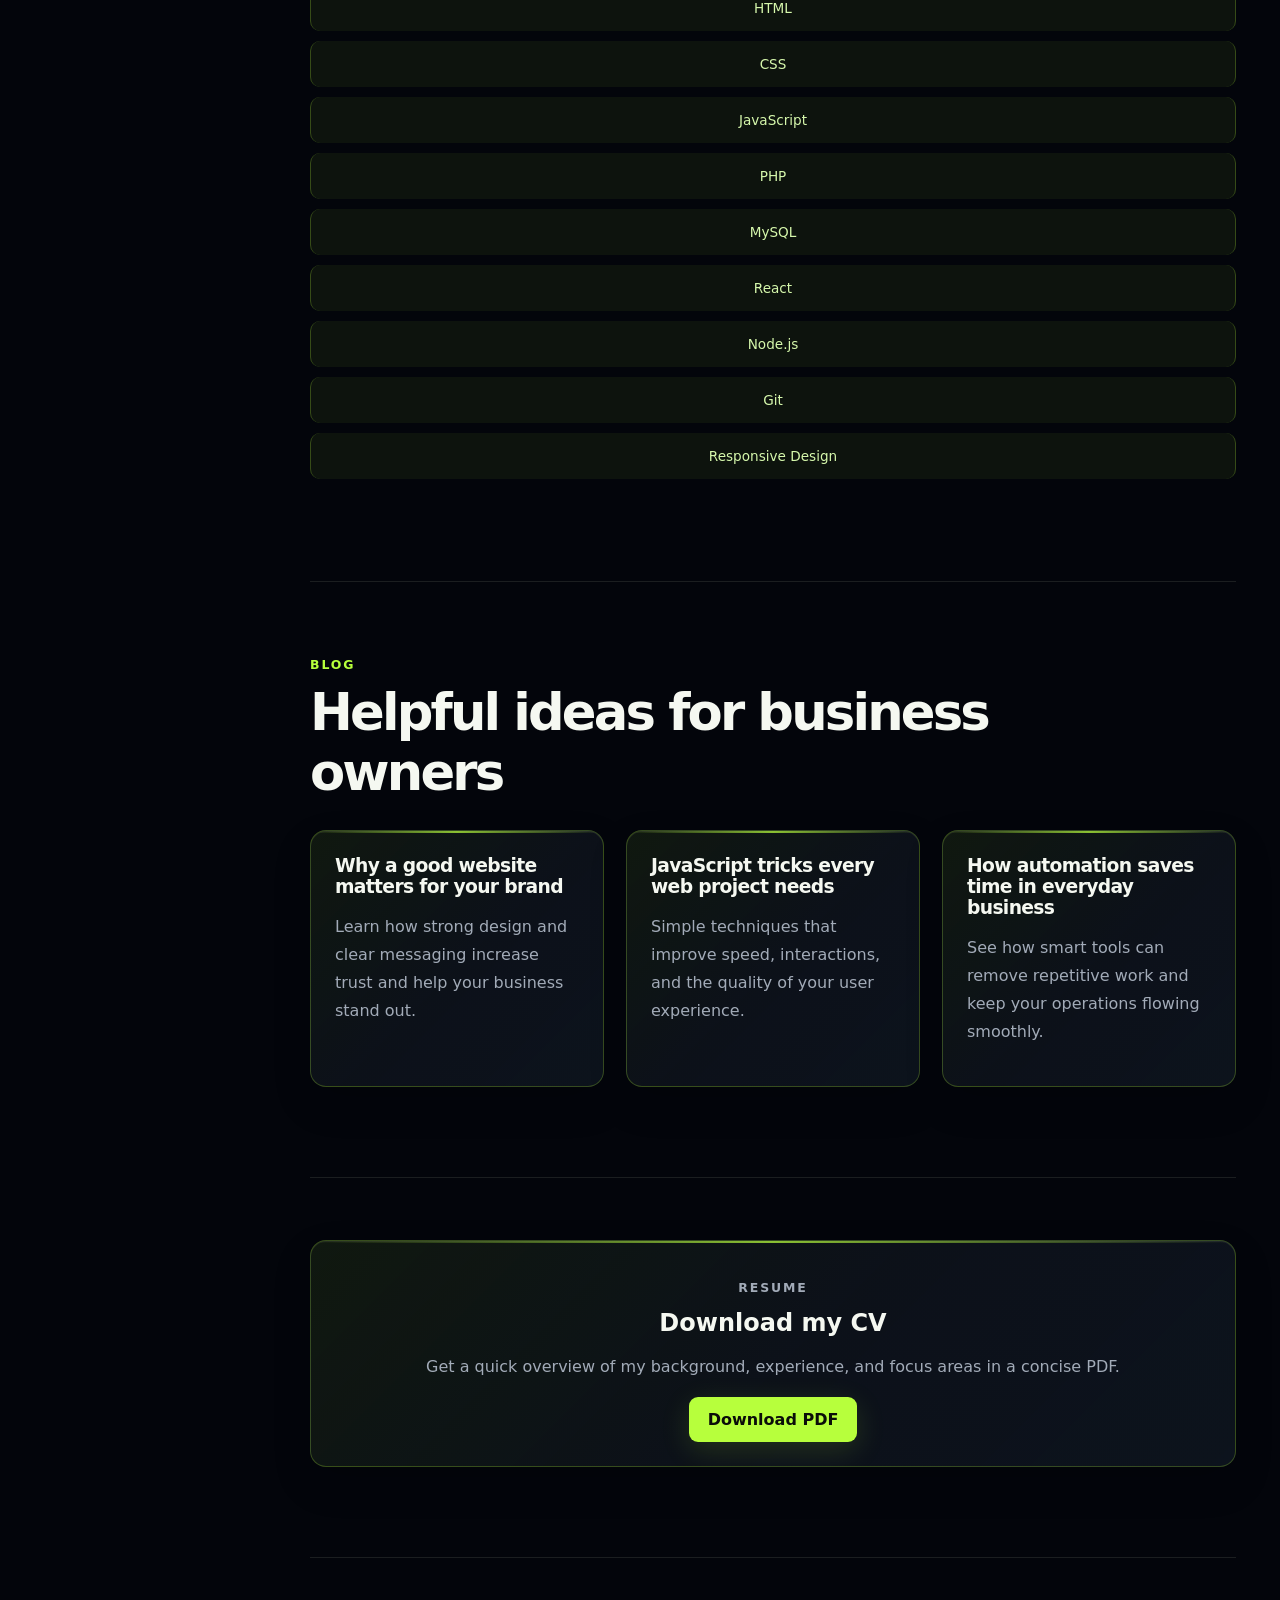
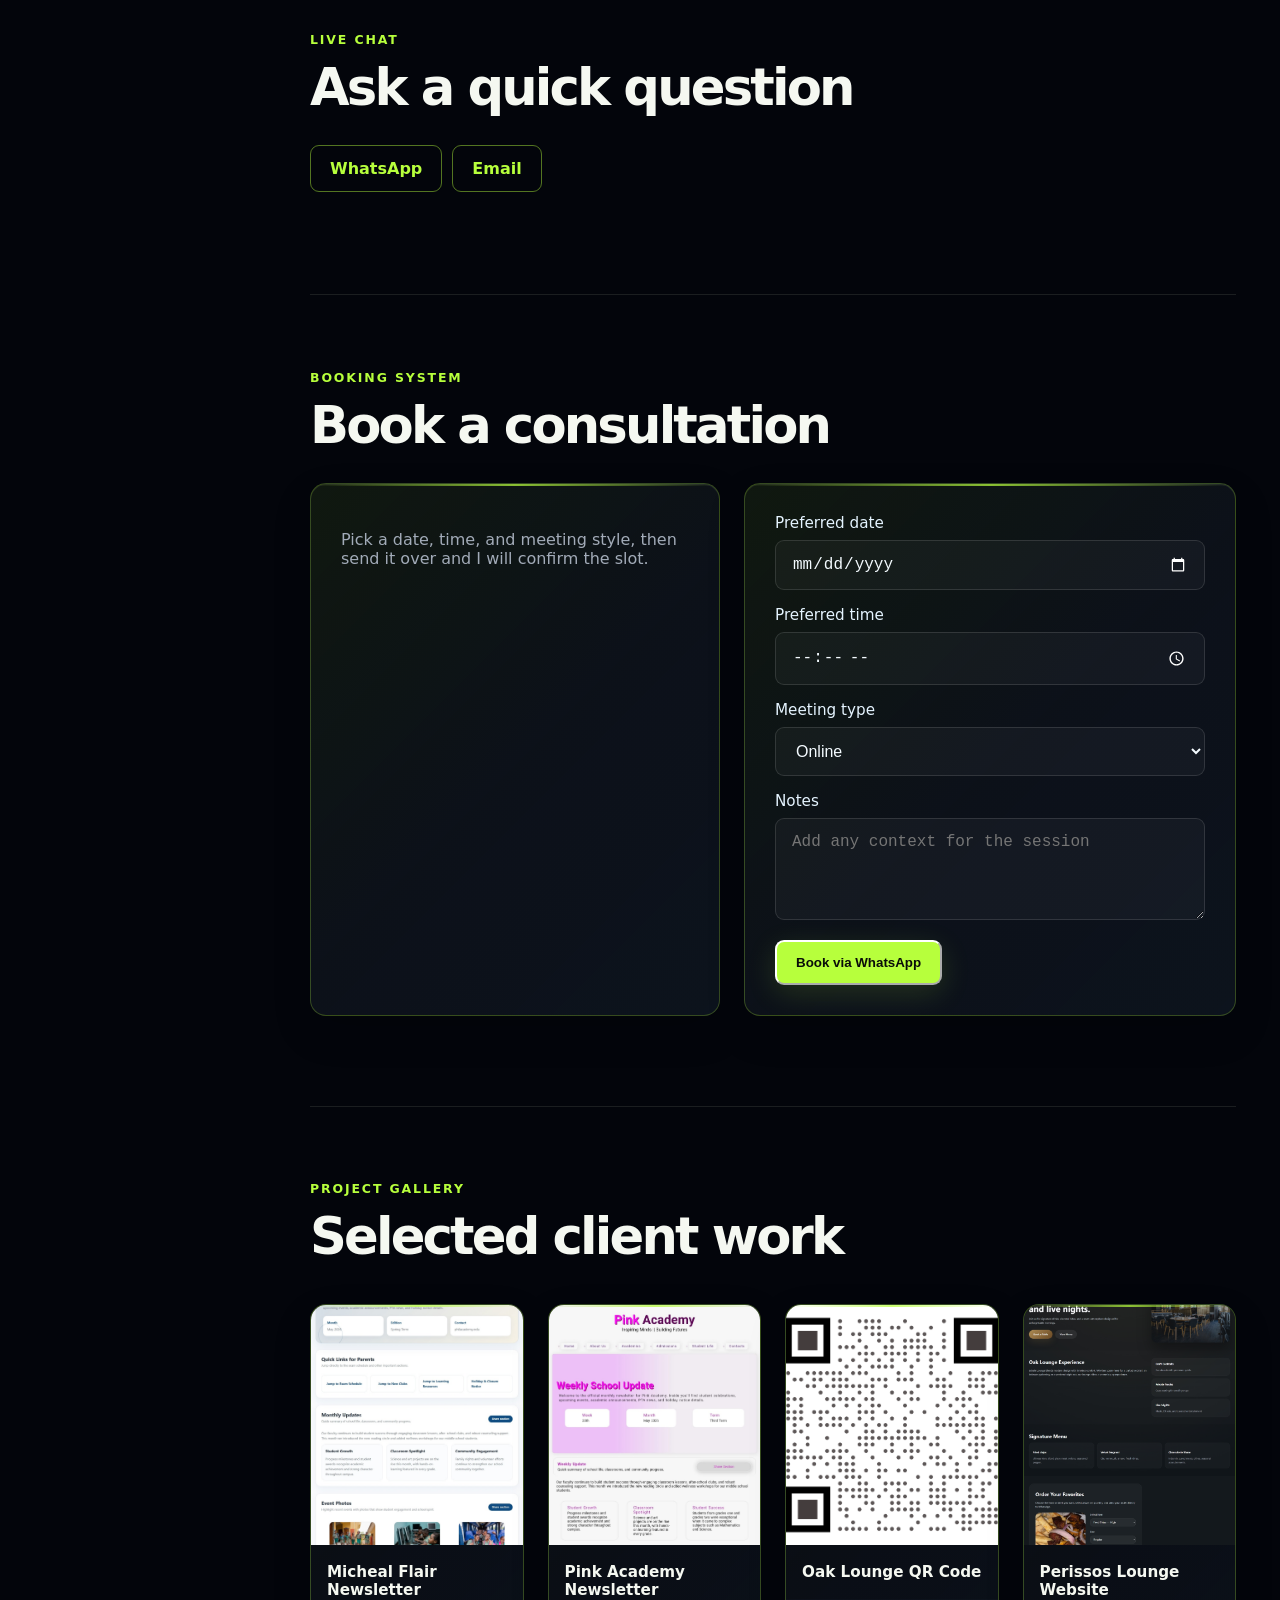
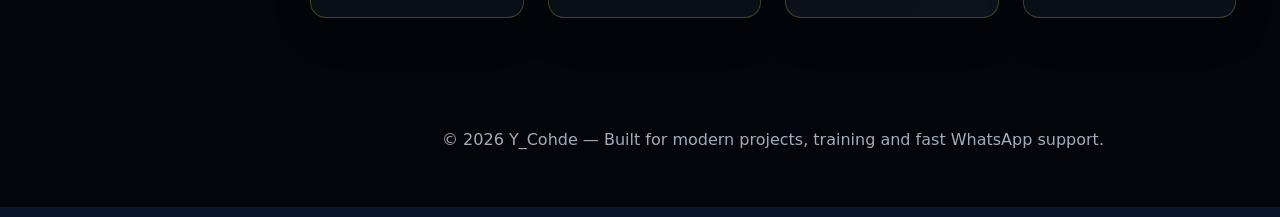
==== commit 394abaab: "Y_Cohde official website" ====
--- a/index.html
+++ b/index.html
@@ -55,7 +55,7 @@
           <span></span><span></span><span></span>
         </button>
         <nav class="nav-bar" id="siteNav" aria-label="Primary navigation">
-          <a href="#portfolio">Portfolio</a>
+          <a href="portfolio.html">Portfolio</a>
           <a href="small-businesses.html">Small business</a>
           <a href="boutiques.html">Boutiques</a>
           <a href="barbers.html">Barbers</a>
--- a/styles.css
+++ b/styles.css
@@ -122,7 +122,7 @@
 
 .hero-copy h1 {
   margin: 0;
-  font-size: clamp(2.8rem, 3.5vw, 4.4rem);
+  font-size: clamp(2.35rem, 3vw, 3.6rem);
   line-height: 1.02;
 }
 
@@ -717,7 +717,7 @@
 .hero-copy { max-width: none; padding: 0; border: 0; box-shadow: none; background: transparent; }
 .eyebrow { color: #d6ddce; letter-spacing: .15em; font-size: .69rem; font-weight: 700; display: flex; align-items: center; gap: 9px; }
 .pulse-dot { height: 7px; width: 7px; border-radius: 99px; background: var(--accent); box-shadow: 0 0 0 5px rgba(var(--accent-rgb), .12), 0 0 14px var(--accent); }
-.hero-copy h1 { font-size: clamp(3.4rem, 6vw, 6.4rem); max-width: 870px; letter-spacing: -.075em; line-height: .93; text-wrap: balance; text-shadow: 0 0 45px rgba(174, 211, 255, .12); }
+.hero-copy h1 { font-size: clamp(3.2rem, 5.4vw, 5.7rem); max-width: 870px; letter-spacing: -.075em; line-height: .93; text-wrap: balance; text-shadow: 0 0 45px rgba(174, 211, 255, .12); }
 .hero-copy h1 em { color: var(--accent); font-style: normal; text-shadow: 0 0 30px rgba(var(--accent-rgb), .26); }
 .hero-copy h1::selection, .hero-copy h1 em::selection { color: #081008; background: var(--accent); }
 .hero-text { max-width: 565px; font-size: 1.02rem; line-height: 1.75; }
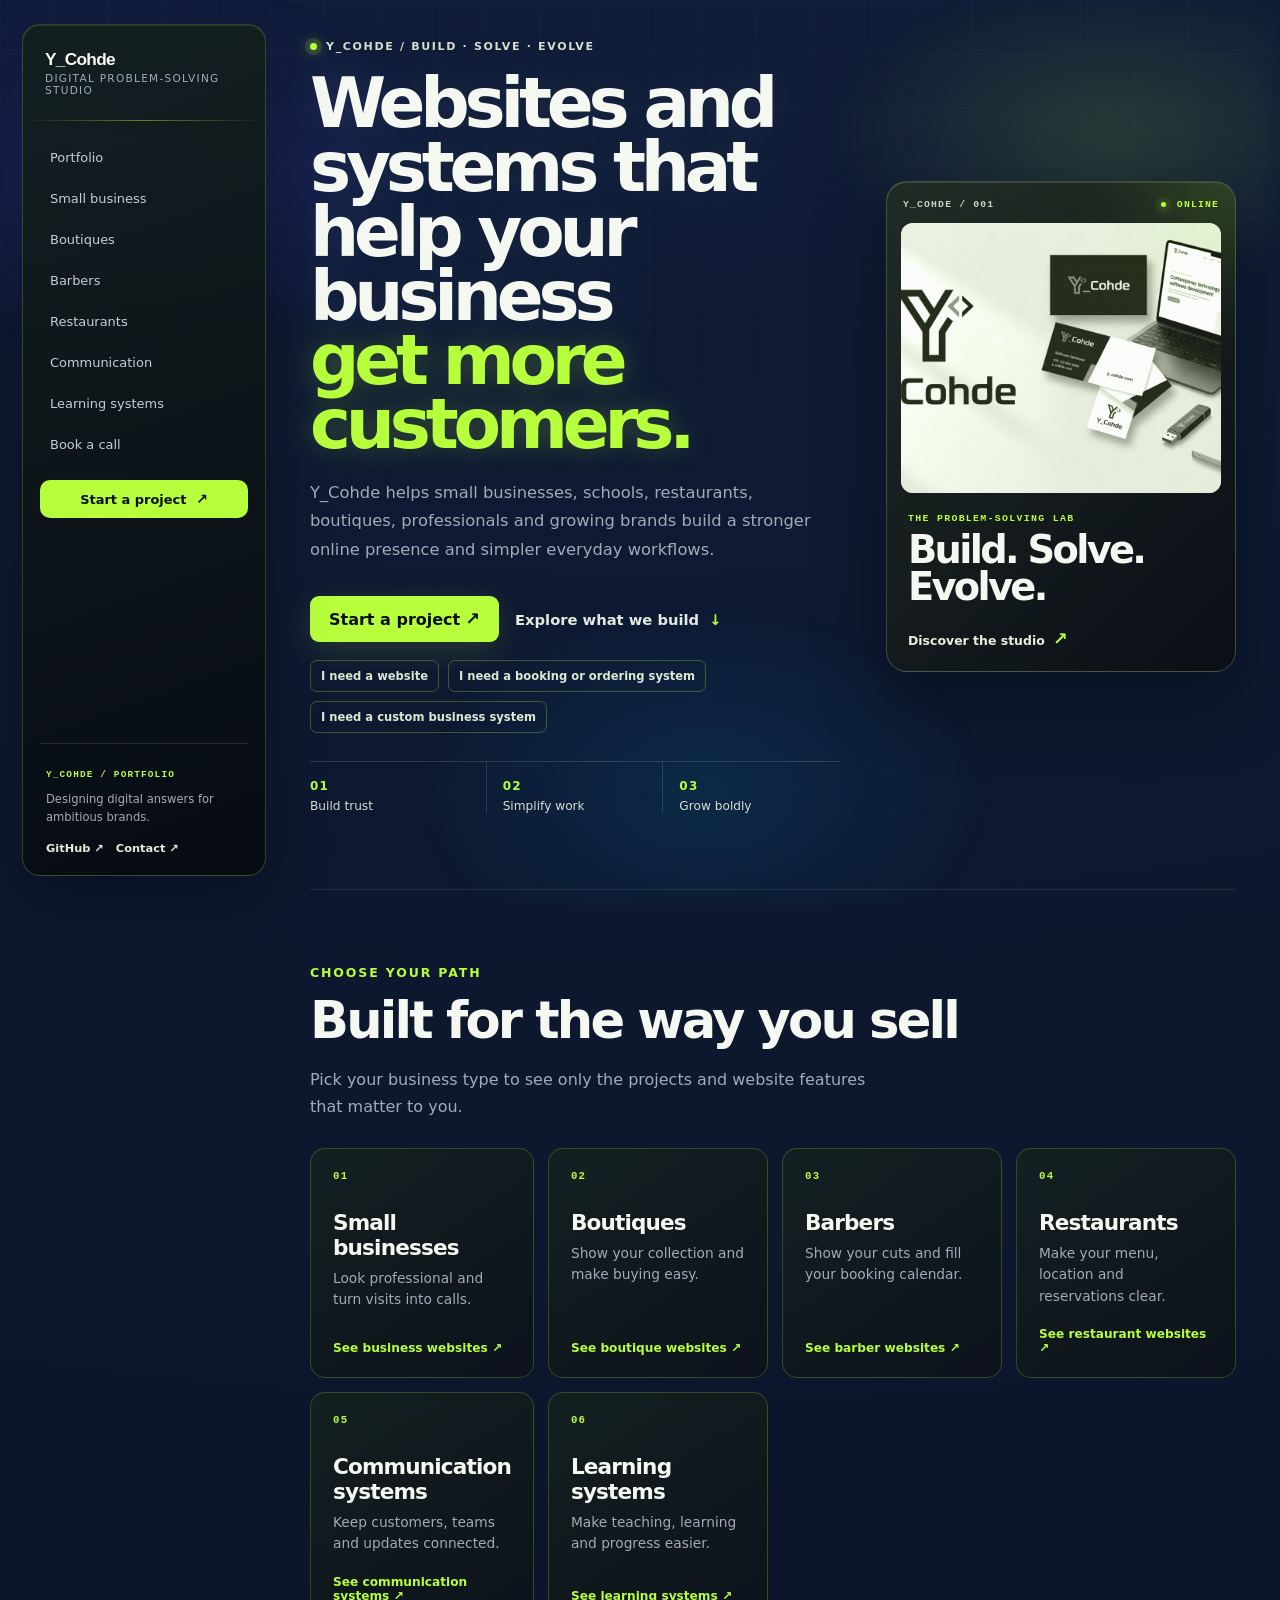
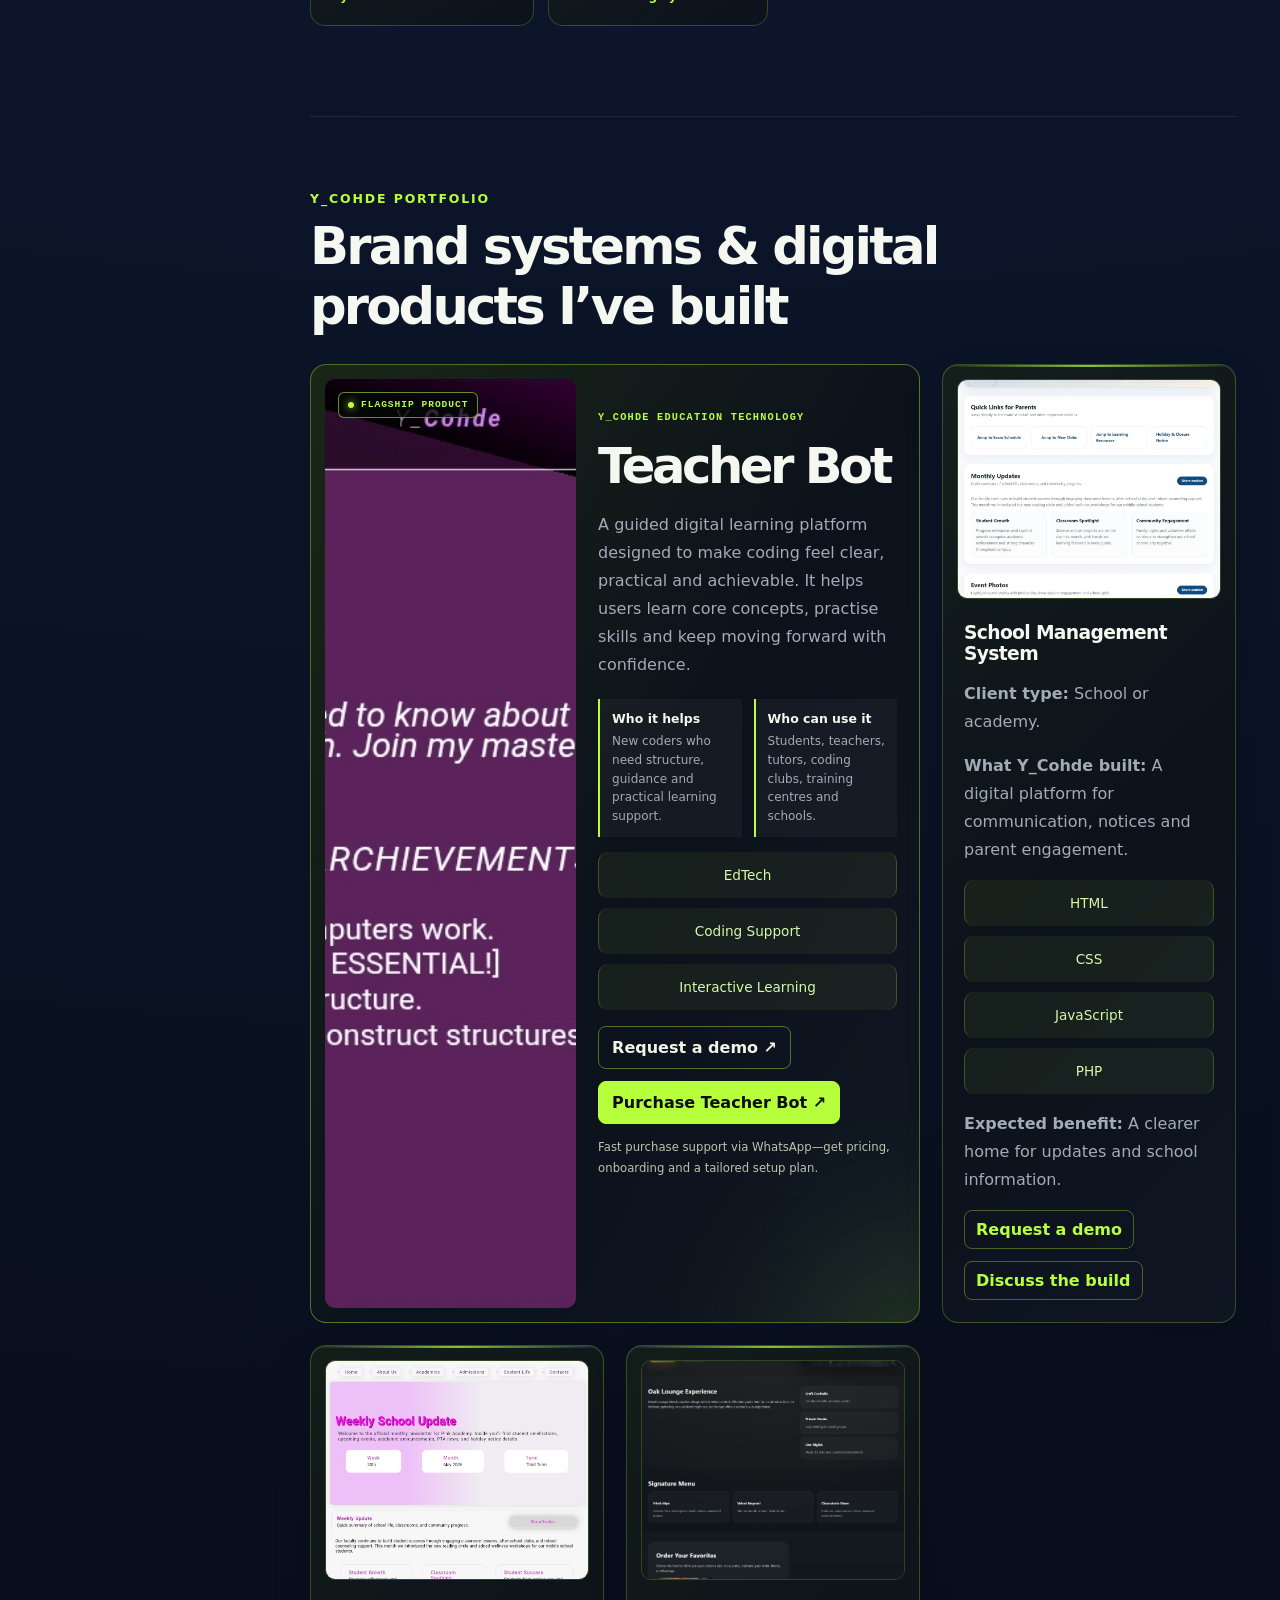
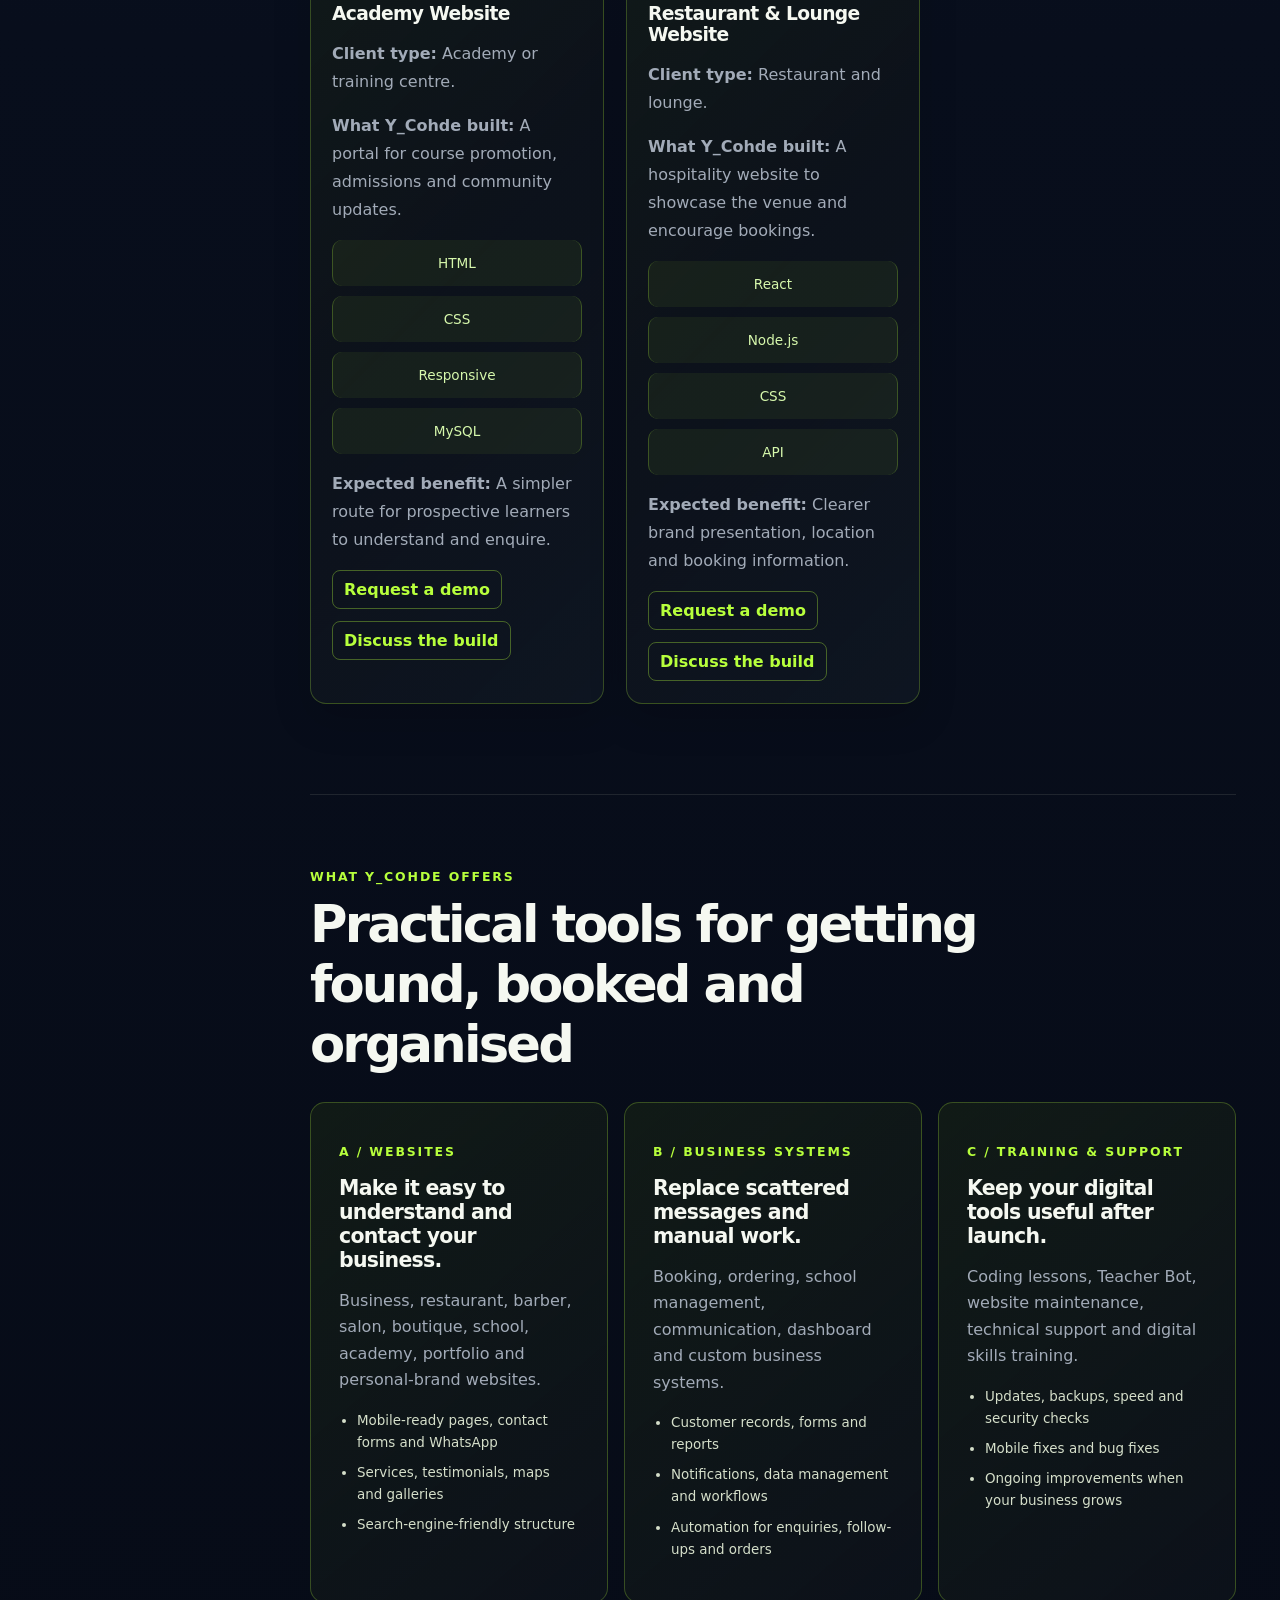
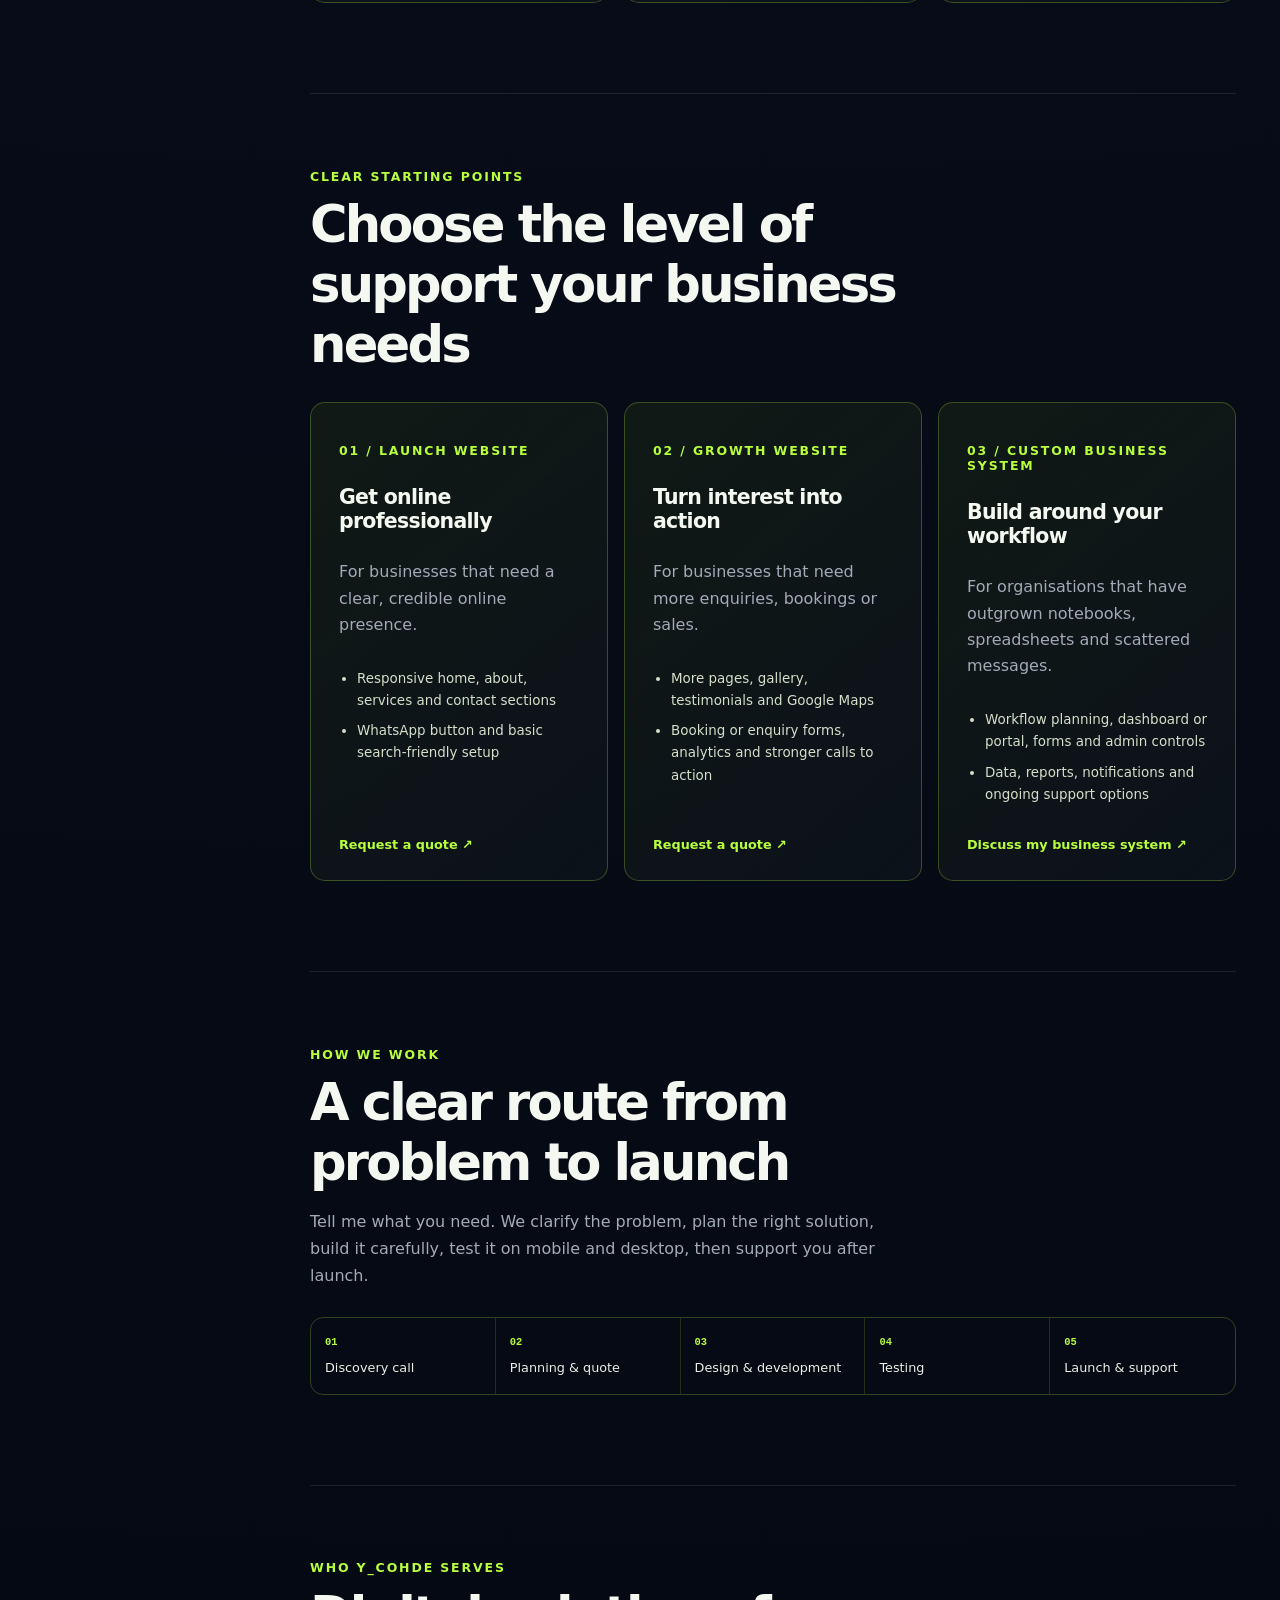
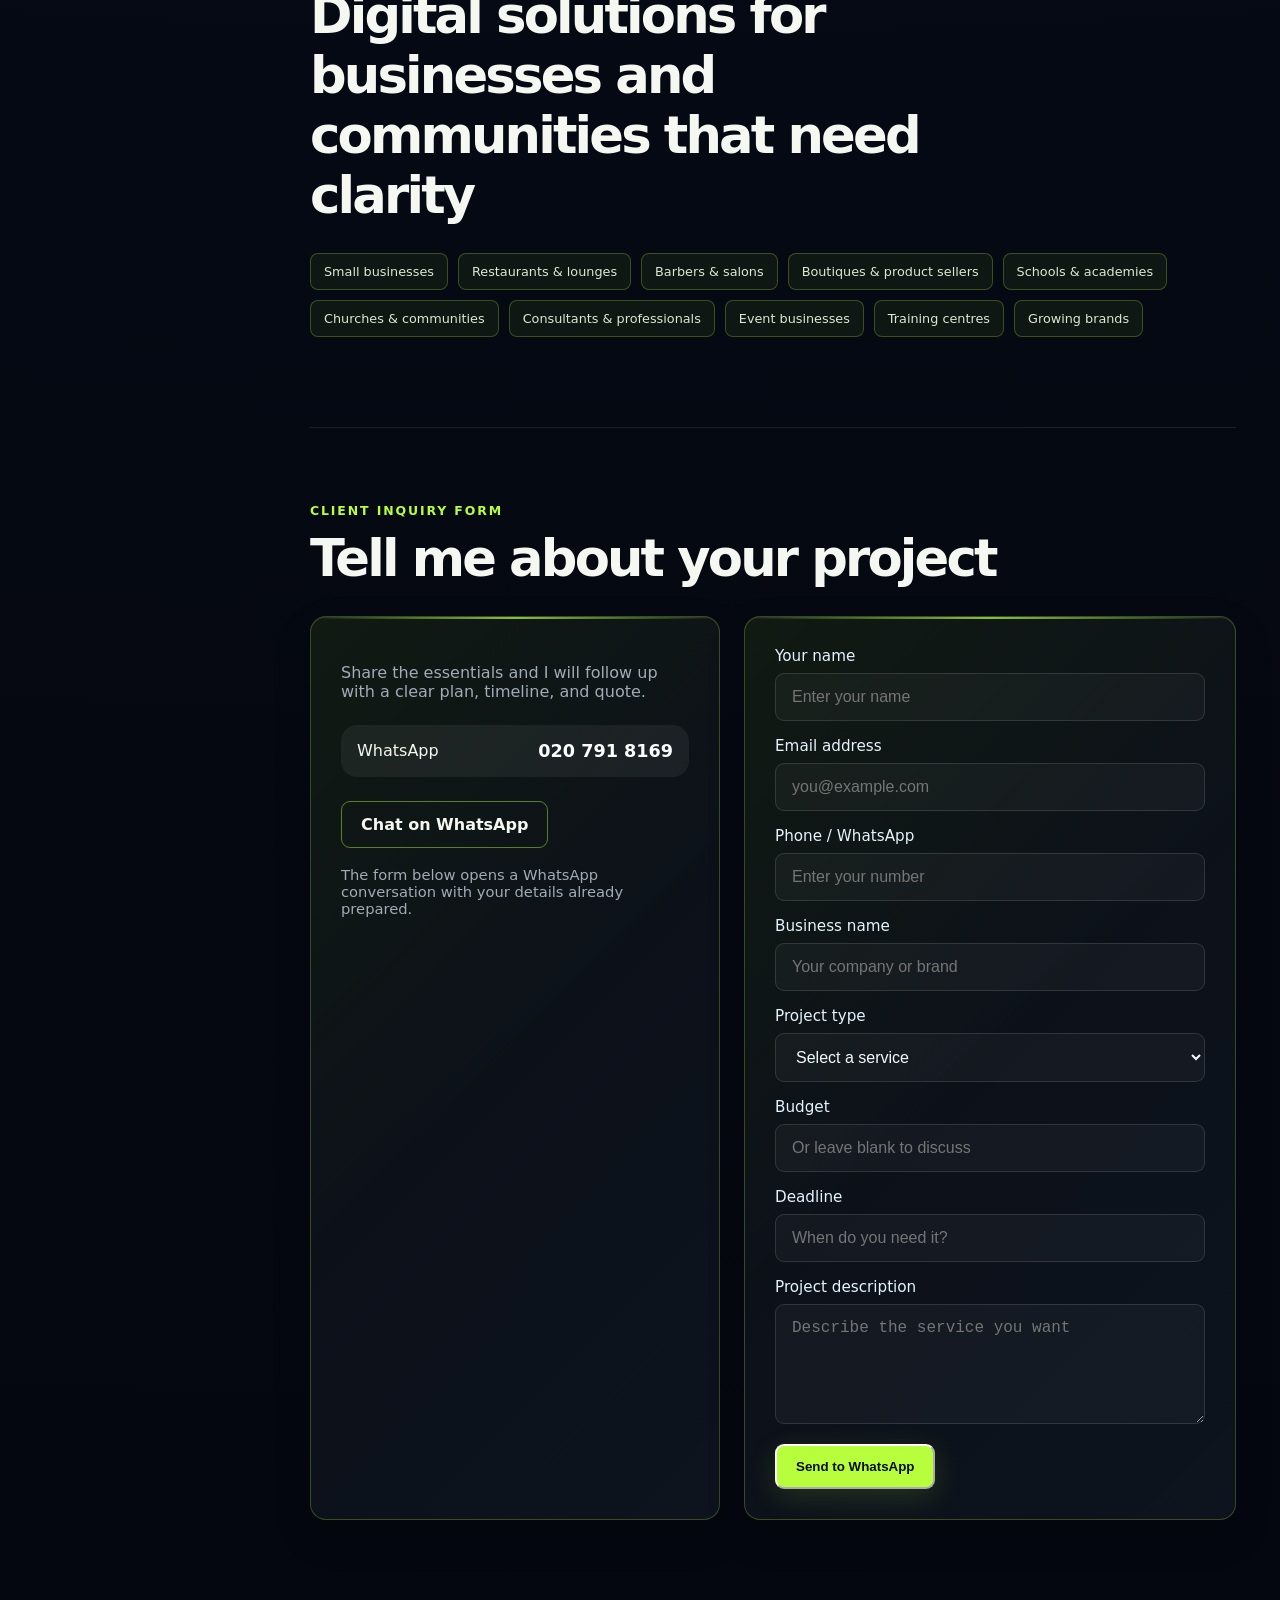
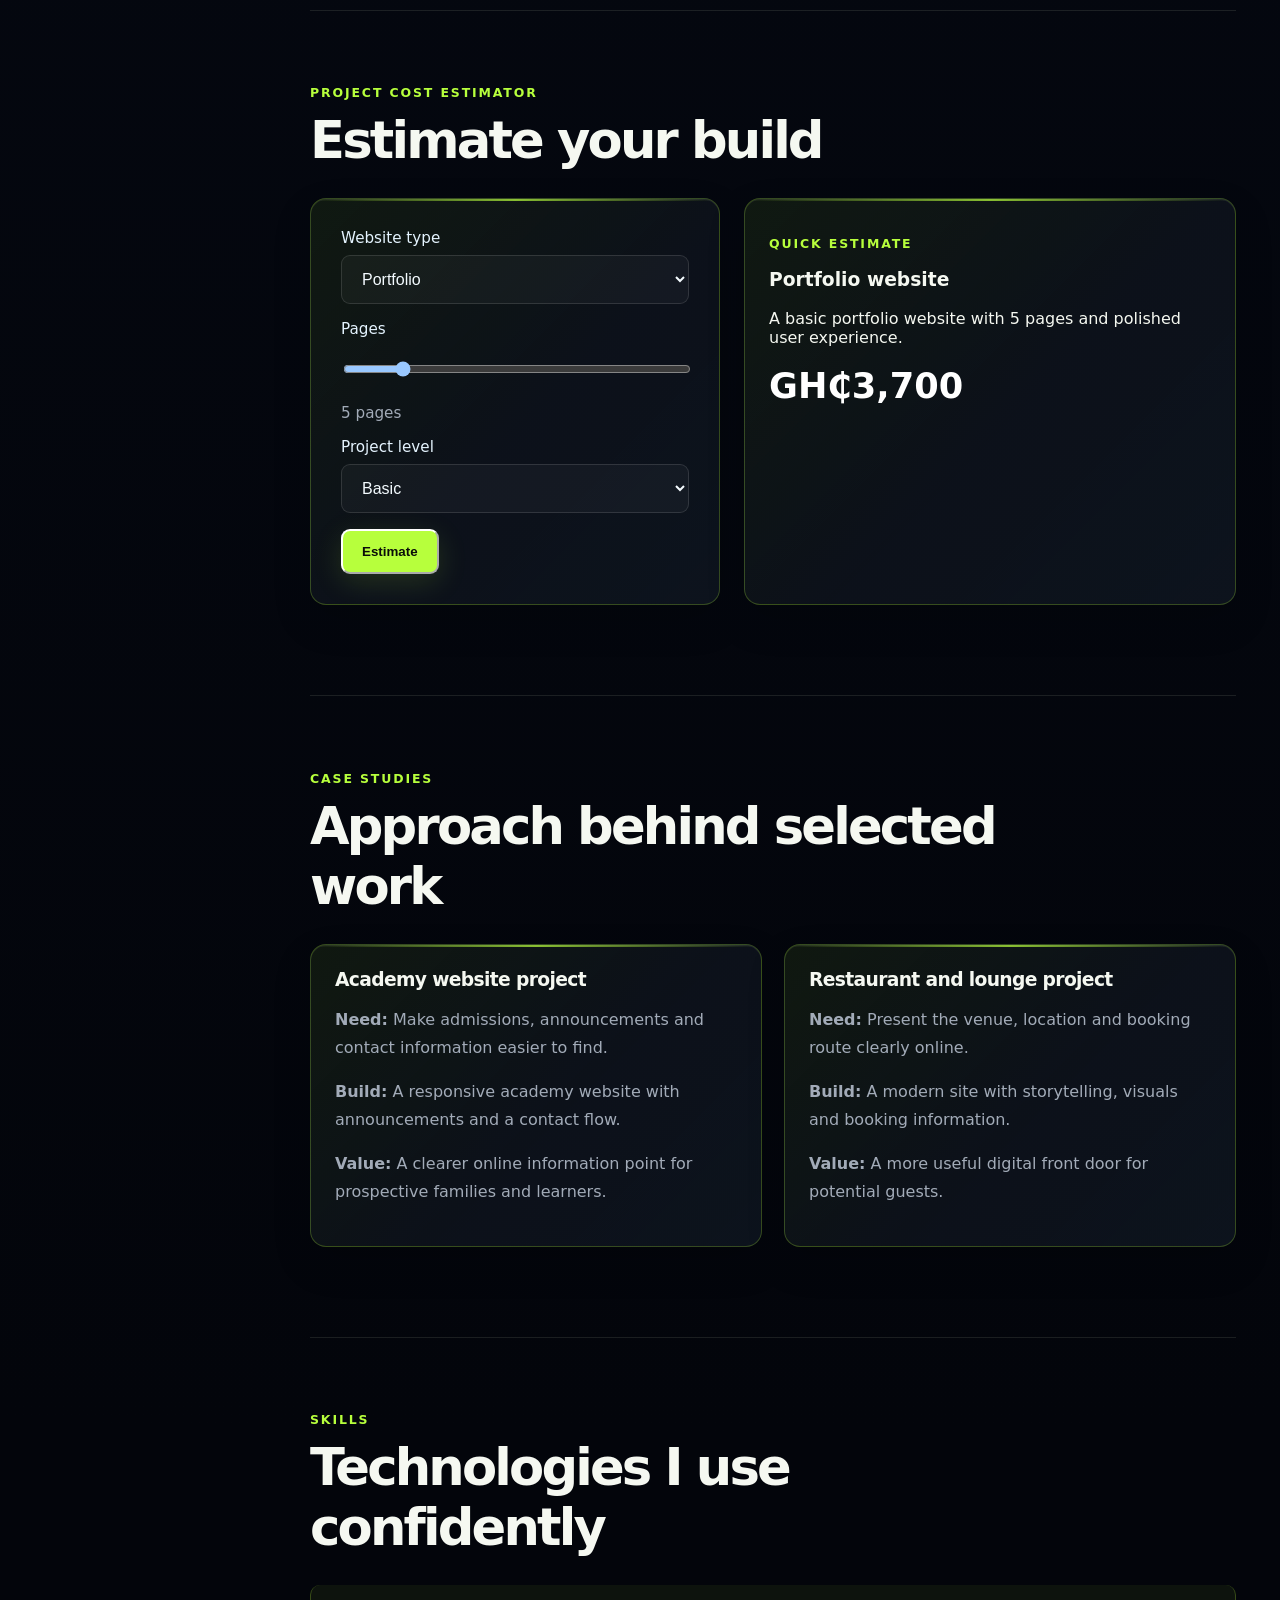
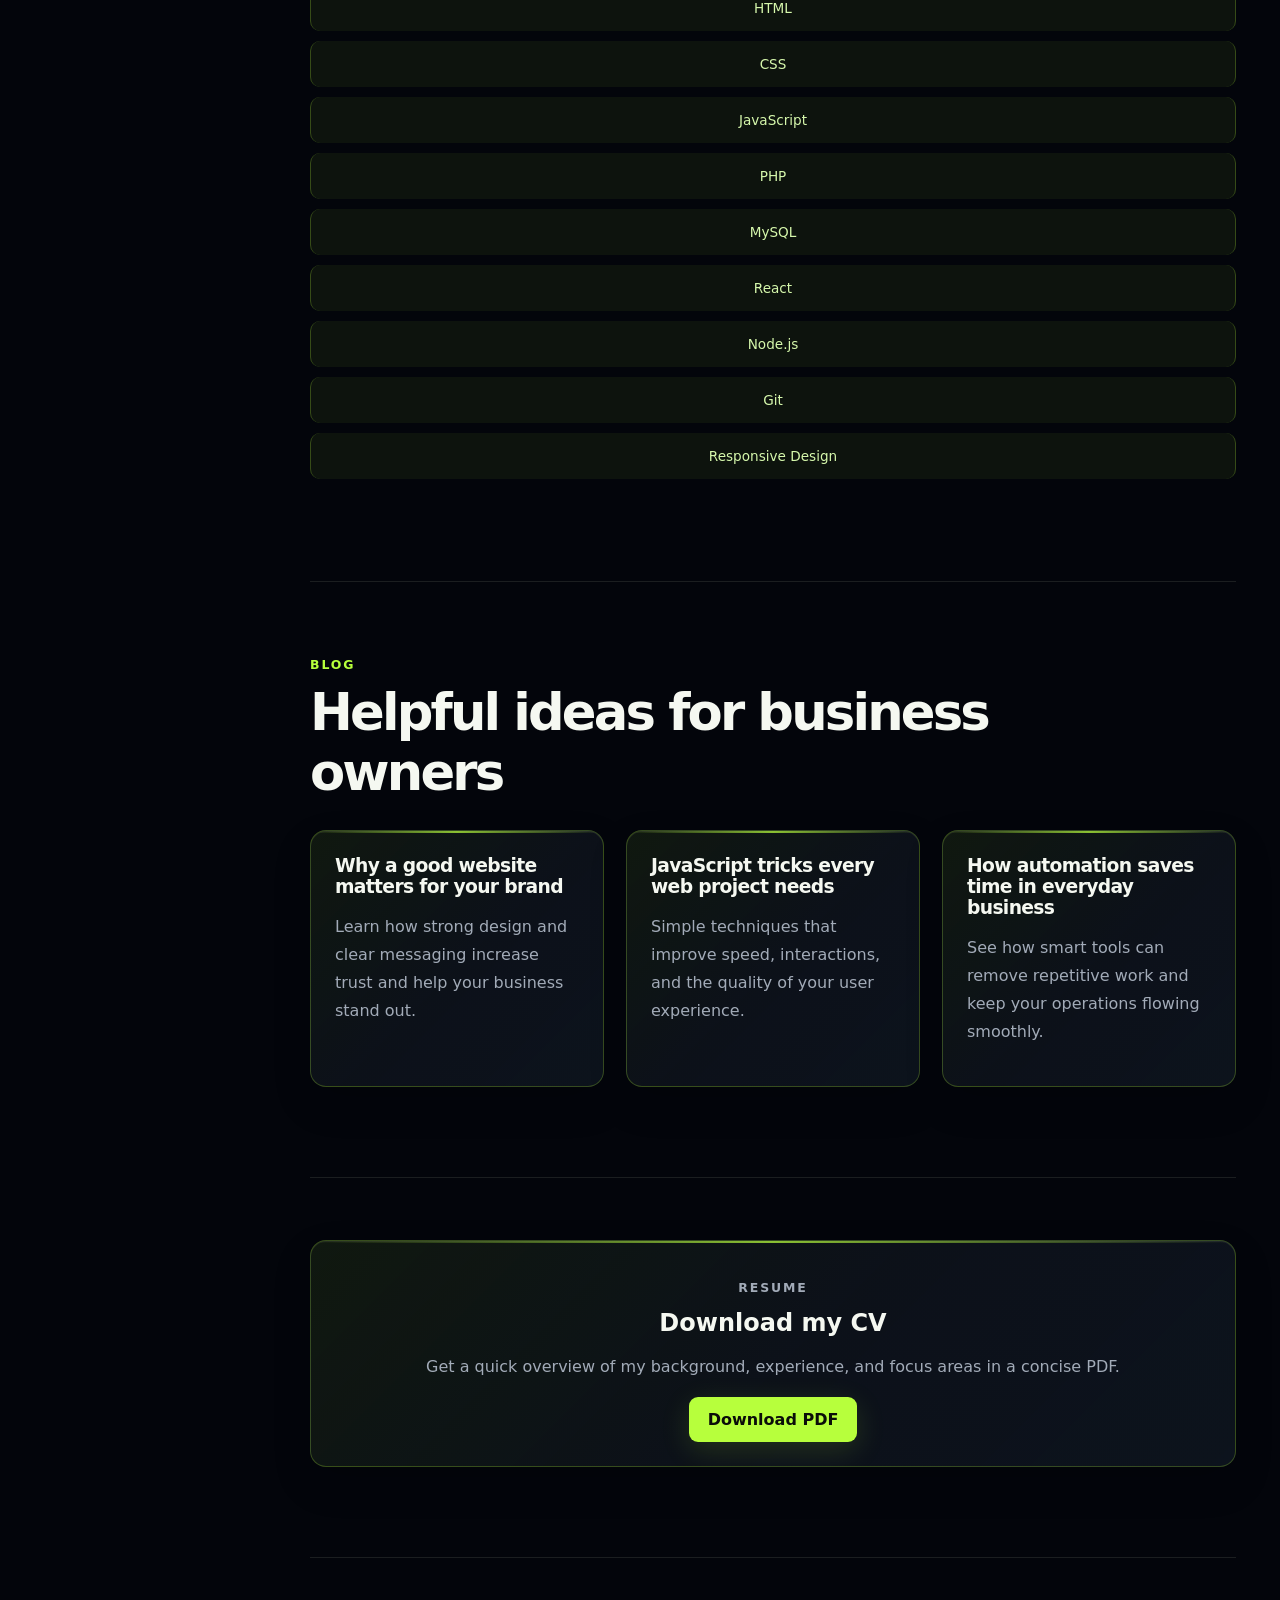
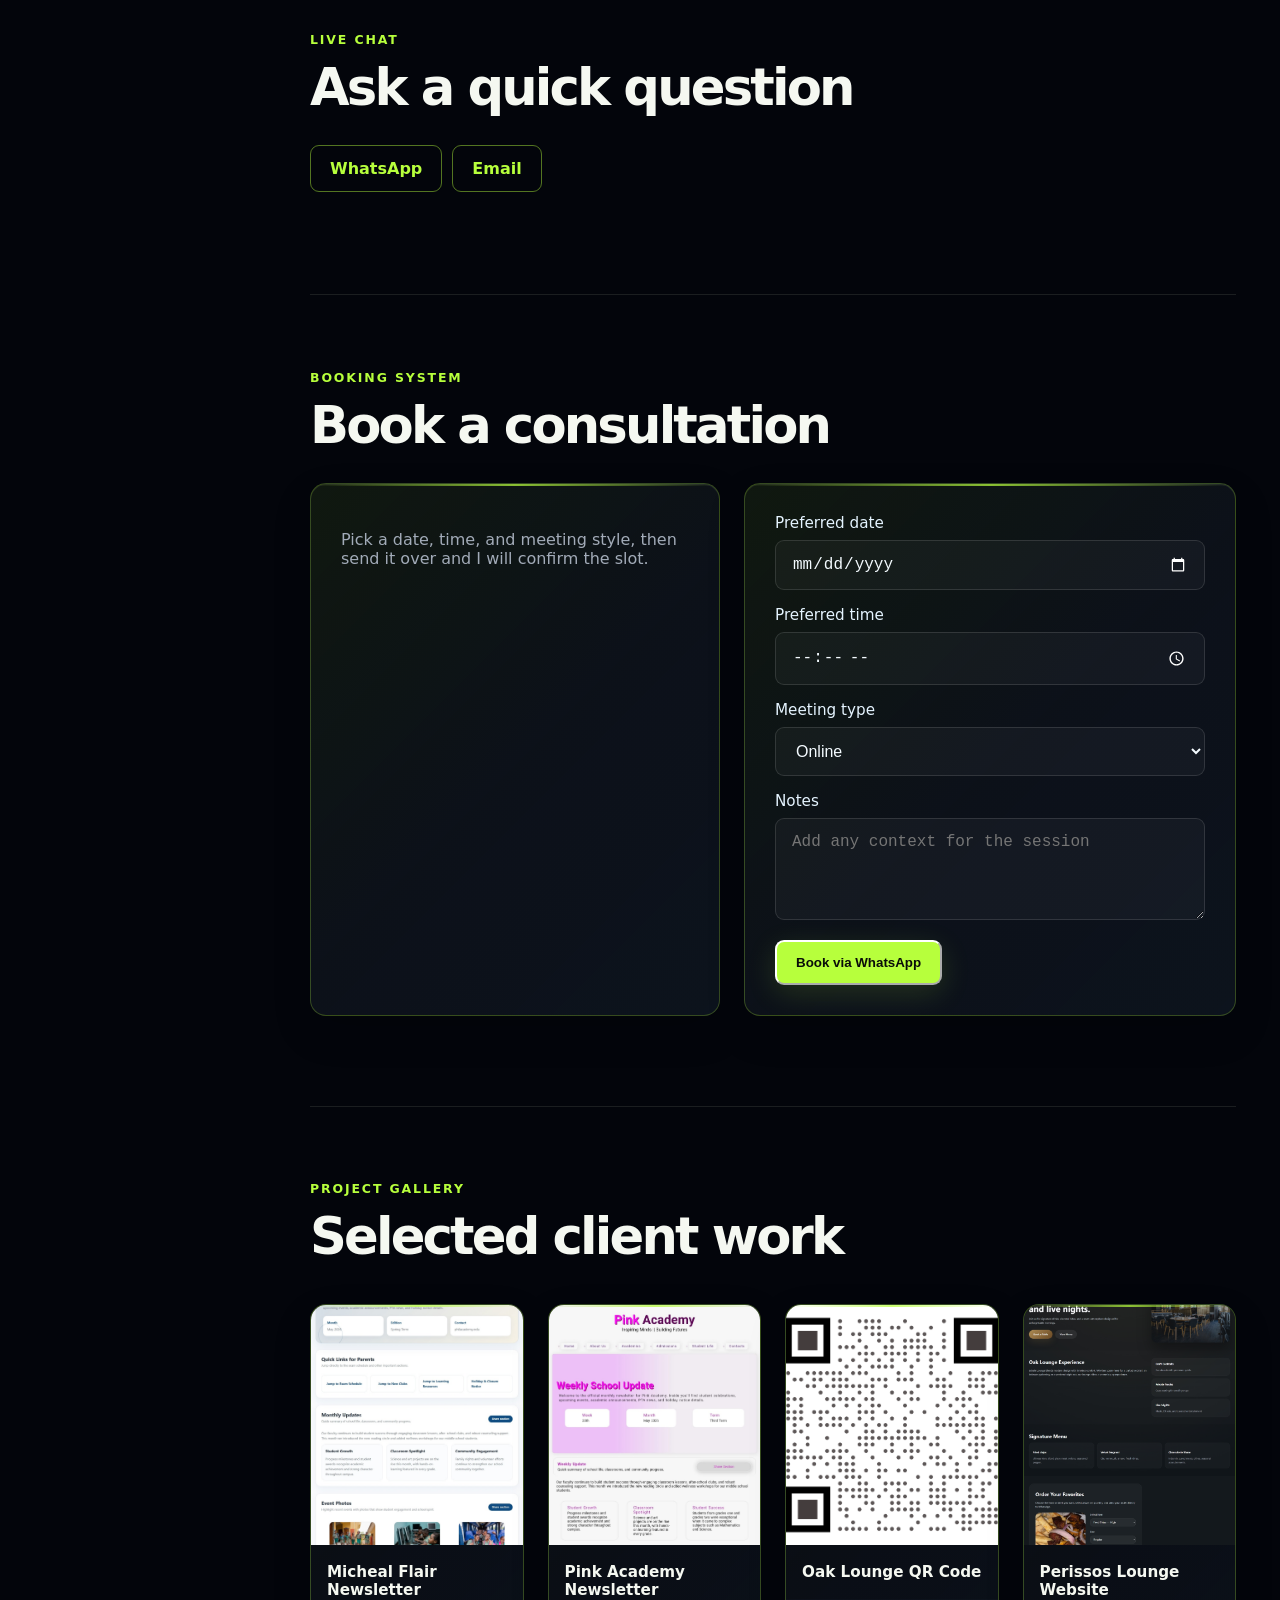
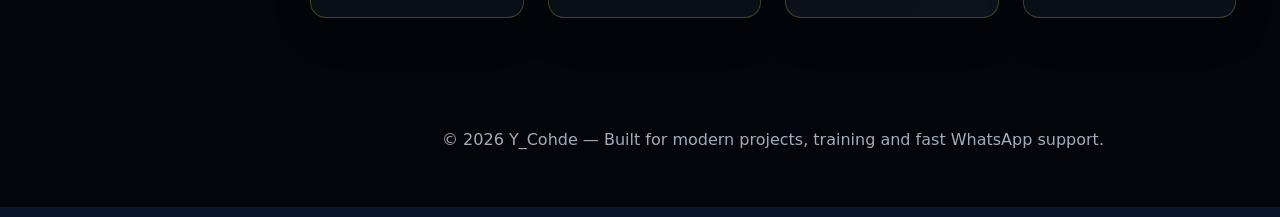
==== commit e902a653: "Y_Cohde official website" ====
--- a/index.html
+++ b/index.html
@@ -45,7 +45,6 @@
     <div class="page-shell">
       <header class="site-header">
         <a class="brand" href="#top" aria-label="Y Cohde home">
-          <div class="logo-mark">Y<span>_</span></div>
           <div>
             <span class="brand-title">Y_Cohde</span>
             <span class="brand-tag">Digital problem-solving studio</span>
--- a/styles.css
+++ b/styles.css
@@ -48,18 +48,6 @@
   display: flex;
   align-items: center;
   gap: 14px;
-}
-
-.logo-mark {
-  width: 52px;
-  height: 52px;
-  background: linear-gradient(135deg, #1a95ff, #0b2757);
-  border-radius: 16px;
-  font-size: 1.6rem;
-  font-weight: 900;
-  display: grid;
-  place-items: center;
-  color: #fff;
 }
 
 .brand-title {
@@ -613,9 +601,6 @@
   .contact-grid {
     grid-template-columns: 1fr;
   }
-  .logo-mark{
-    display: none;
-  }
 }
 
 @media (max-width: 600px) {
@@ -695,13 +680,6 @@
 .site-header { position: relative; padding: 15px 0 46px; z-index: 20; }
 
 .brand { color: inherit; text-decoration: none; }
-.logo-mark {
-  width: 43px; height: 43px; border-radius: 13px;
-  background: var(--accent); color: #0a0d09;
-  font-size: 1.35rem; letter-spacing: -.12em;
-  box-shadow: 0 0 0 5px rgba(var(--accent-rgb), .10), 0 0 28px rgba(var(--accent-rgb), .22);
-}
-.logo-mark span { color: #0a0d09; }
 .brand-title { font-size: 1.08rem; letter-spacing: -.04em; padding: 0; }
 .brand-tag { font-size: .66rem; text-transform: uppercase; letter-spacing: .12em; color: var(--muted); margin-top: 2px; }
 
@@ -1007,3 +985,37 @@
   .hero-stats p { font-size: .8rem; }
   .teacher-bot-details { grid-template-columns: 1fr; }
 }
+
+/* Dedicated developer portfolio */
+.portfolio-hero { max-width: 900px; padding: 54px 0 65px; }
+.portfolio-hero h1 { max-width: 820px; margin: 13px 0 20px; font-size: clamp(3rem, 6vw, 6rem); letter-spacing: -.075em; line-height: .94; }
+.portfolio-hero h1 em { color: var(--accent); font-style: normal; }
+.portfolio-hero > p:not(.eyebrow):not(.section-label) { max-width: 630px; color: var(--muted); font-size: 1.05rem; line-height: 1.7; }
+.portfolio-intro > p { max-width: 760px; color: var(--muted); font-size: 1.05rem; line-height: 1.8; }
+.portfolio-skills { display: grid; grid-template-columns: repeat(3, 1fr); gap: 15px; }
+.portfolio-skills article { padding: 25px; border: 1px solid rgba(var(--accent-rgb), .23); border-radius: 14px; background: rgba(18,23,33,.7); }
+.portfolio-skills h3 { margin: 0 0 10px; font-size: 1.1rem; }
+.portfolio-skills p { margin: 0; color: var(--muted); line-height: 1.7; }
+.project-filters { display: flex; flex-wrap: wrap; gap: 8px; margin: 25px 0; }
+.project-filters button { min-height: 40px; padding: 8px 14px; color: #dce8d2; border: 1px solid rgba(var(--accent-rgb), .27); border-radius: 8px; background: transparent; font: 700 .76rem/1 inherit; cursor: pointer; }
+.project-filters button:hover, .project-filters button.is-active { color: #071008; border-color: var(--accent); background: var(--accent); }
+.agency-project-grid { display: grid; grid-template-columns: repeat(2, minmax(0, 1fr)); gap: 18px; }
+.agency-project { overflow: hidden; border: 1px solid rgba(var(--accent-rgb), .2); border-radius: 16px; background: rgba(18,23,33,.72); transition: transform .2s ease, border-color .2s ease; }
+.agency-project:hover { transform: translateY(-4px); border-color: rgba(var(--accent-rgb), .55); }
+.agency-project[hidden] { display: none; }
+.agency-project > img { display: block; width: 100%; height: 260px; object-fit: cover; object-position: top center; border-bottom: 1px solid rgba(var(--accent-rgb), .18); }
+.agency-project > div { padding: 23px; }
+.agency-project h3 { margin: 10px 0; font-size: 1.45rem; letter-spacing: -.04em; }
+.agency-project > div > p:not(.section-label) { margin: 0; color: var(--muted); line-height: 1.65; }
+.agency-project dl { display: grid; gap: 12px; margin: 20px 0; }
+.agency-project dl div { padding-left: 13px; border-left: 2px solid rgba(var(--accent-rgb), .45); }
+.agency-project dt { color: var(--accent); font-size: .64rem; font-weight: 800; letter-spacing: .13em; text-transform: uppercase; }
+.agency-project dd { margin: 5px 0 0; color: #dce8d2; font-size: .84rem; line-height: 1.5; }
+.portfolio-contact { max-width: 880px; padding-bottom: 60px; }
+.portfolio-contact h2 { margin: 10px 0; font-size: clamp(2rem, 4vw, 3.6rem); letter-spacing: -.06em; }
+.portfolio-contact > p:not(.section-label) { color: var(--muted); font-size: 1.03rem; }
+.portfolio-contact .hero-actions, .portfolio-hero .hero-actions { margin-top: 28px; }
+.portfolio-contact .btn, .portfolio-hero .btn { width: auto; }
+.site-footer a { color: var(--accent); font-weight: 700; text-decoration: none; }
+@media (max-width: 900px) { .portfolio-skills, .agency-project-grid { grid-template-columns: 1fr; } }
+@media (max-width: 760px) { .portfolio-hero { padding: 20px 0 45px; } .portfolio-hero h1 { font-size: clamp(2.65rem, 12vw, 4.4rem); } .agency-project > img { height: 225px; } .portfolio-contact .btn, .portfolio-hero .btn { width: 100%; } }
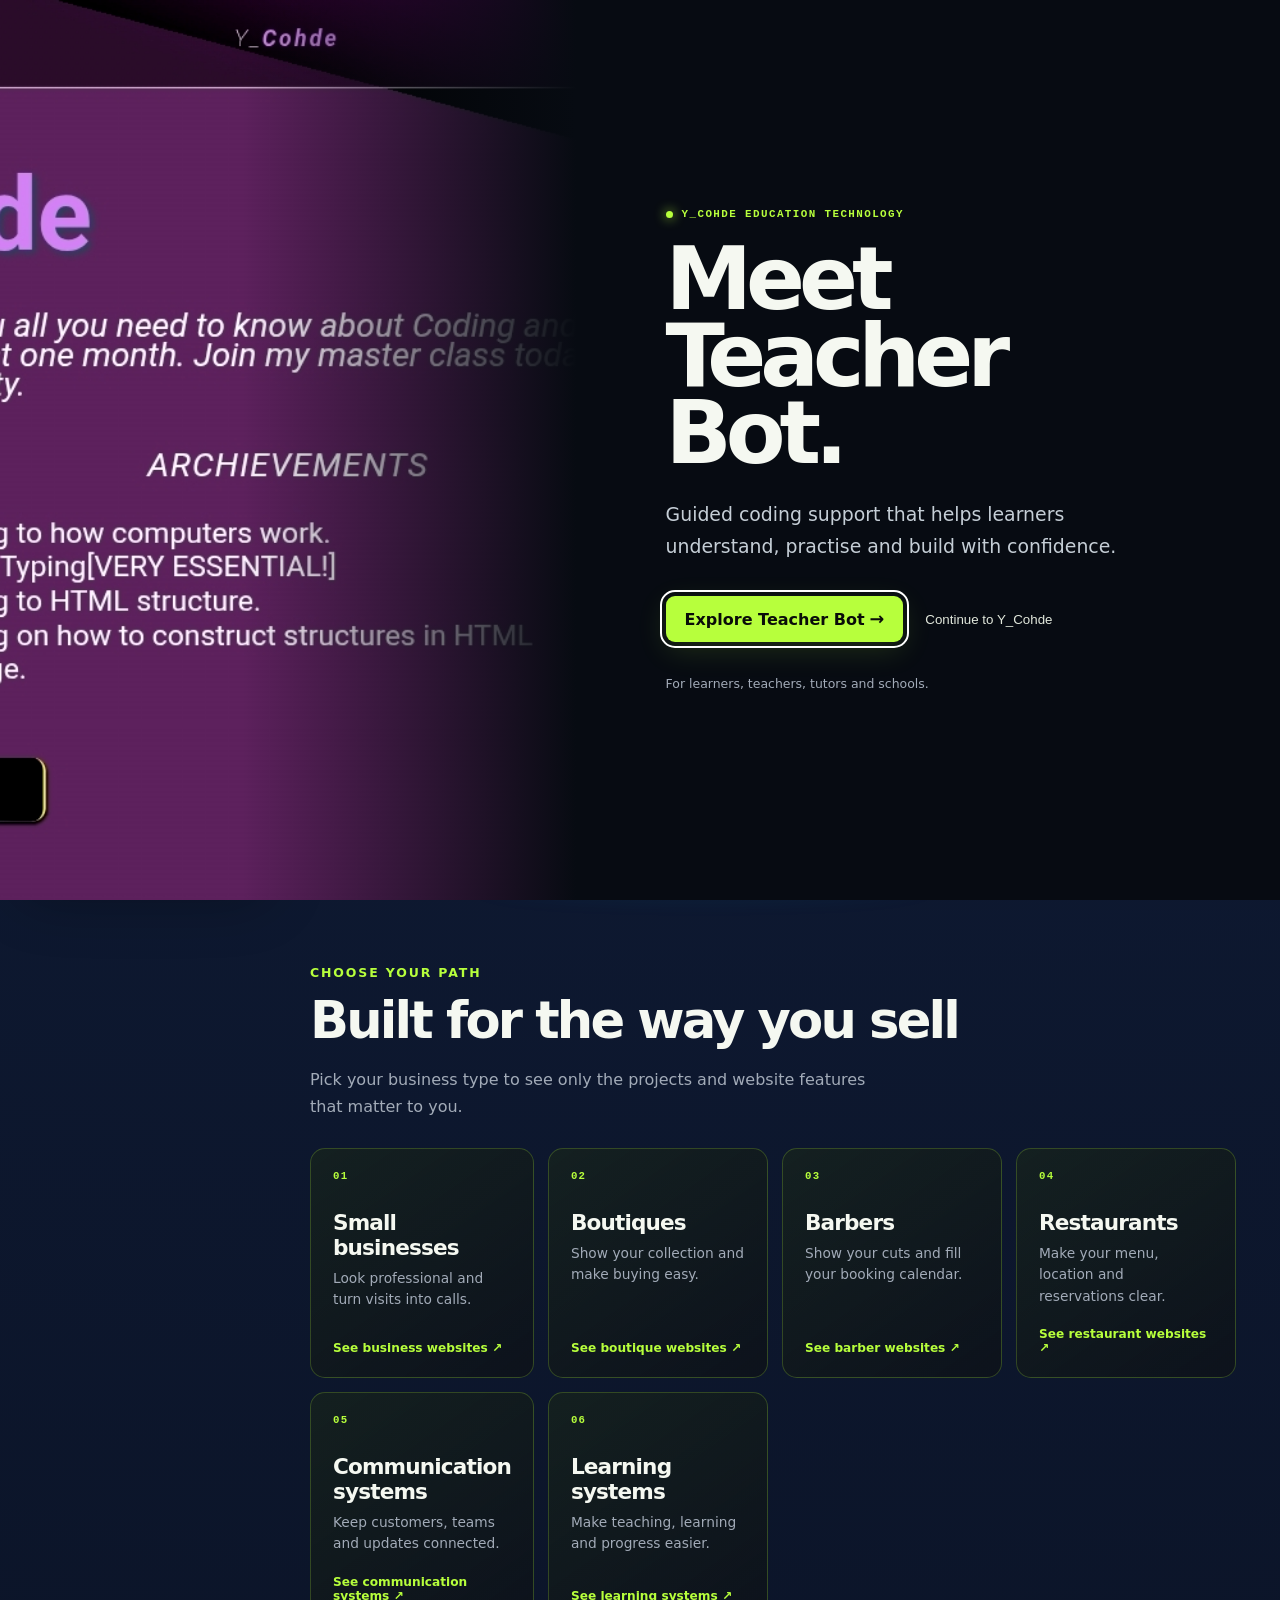
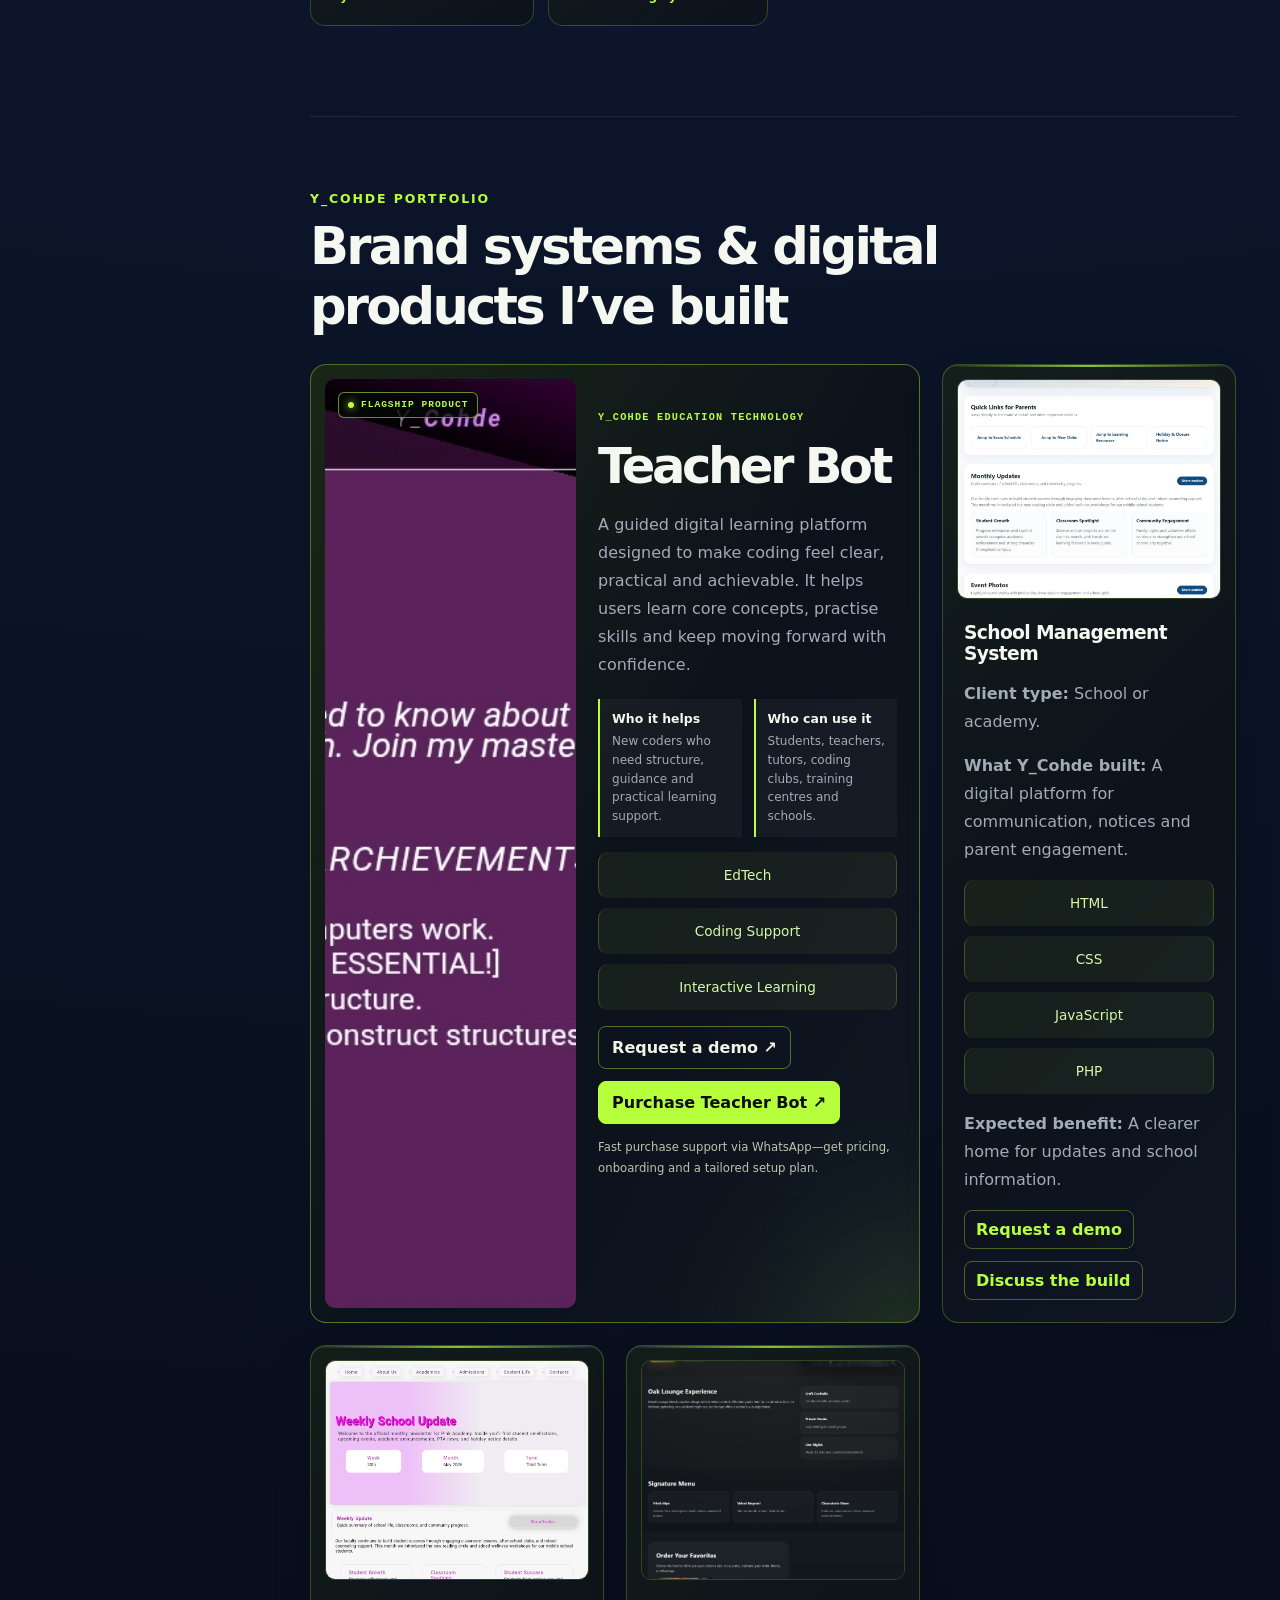
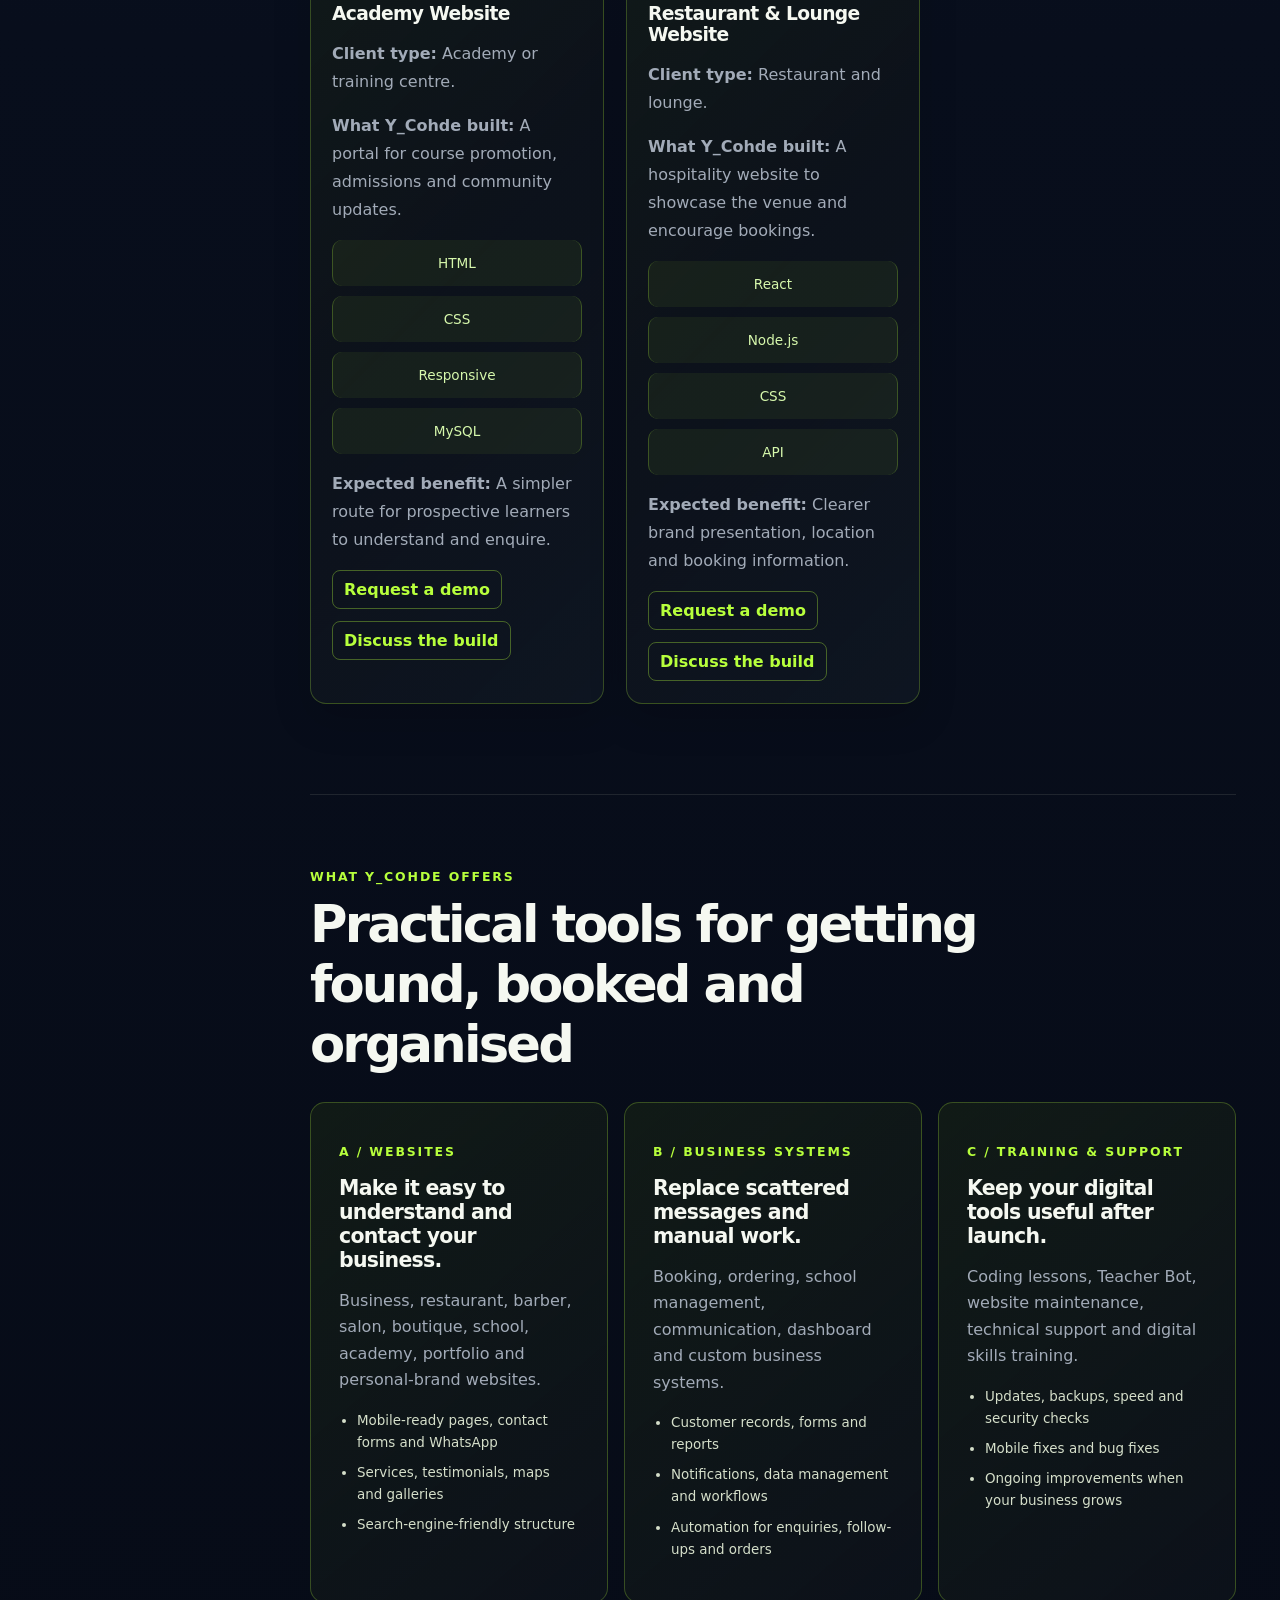
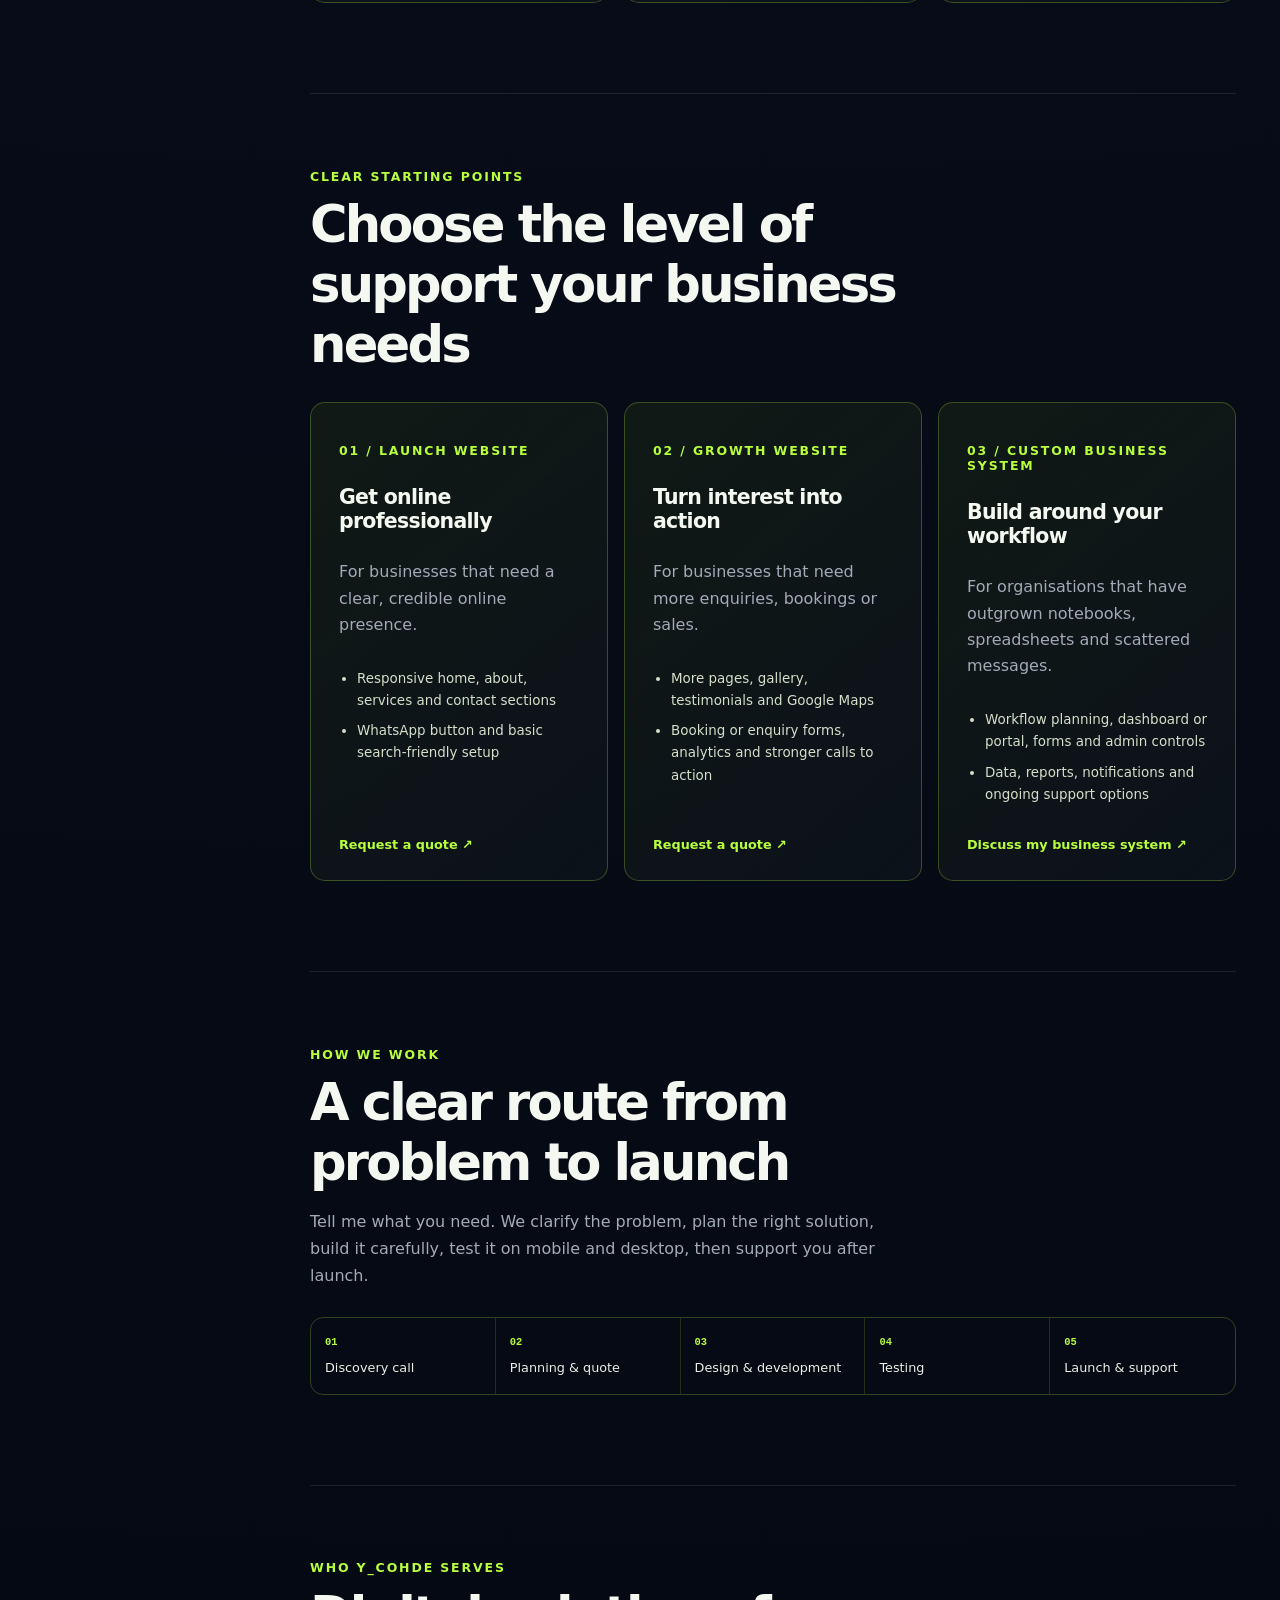
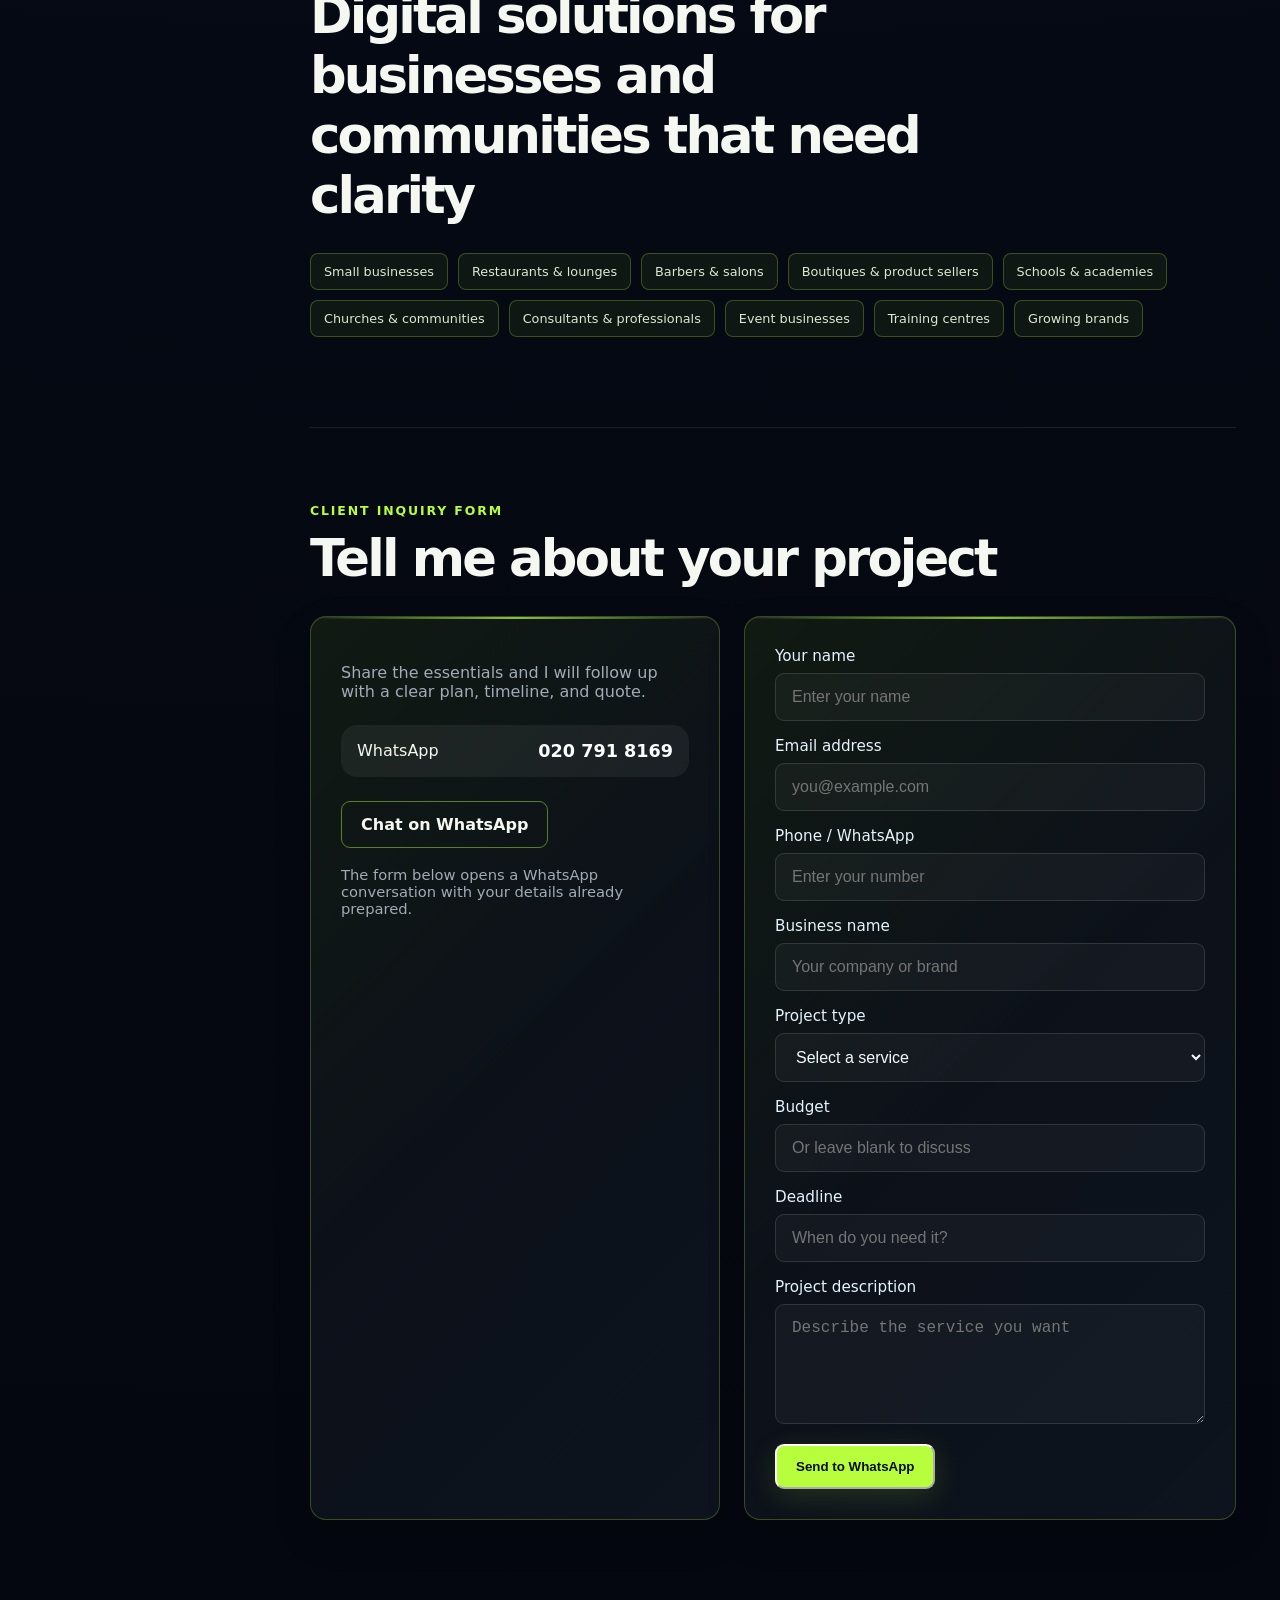
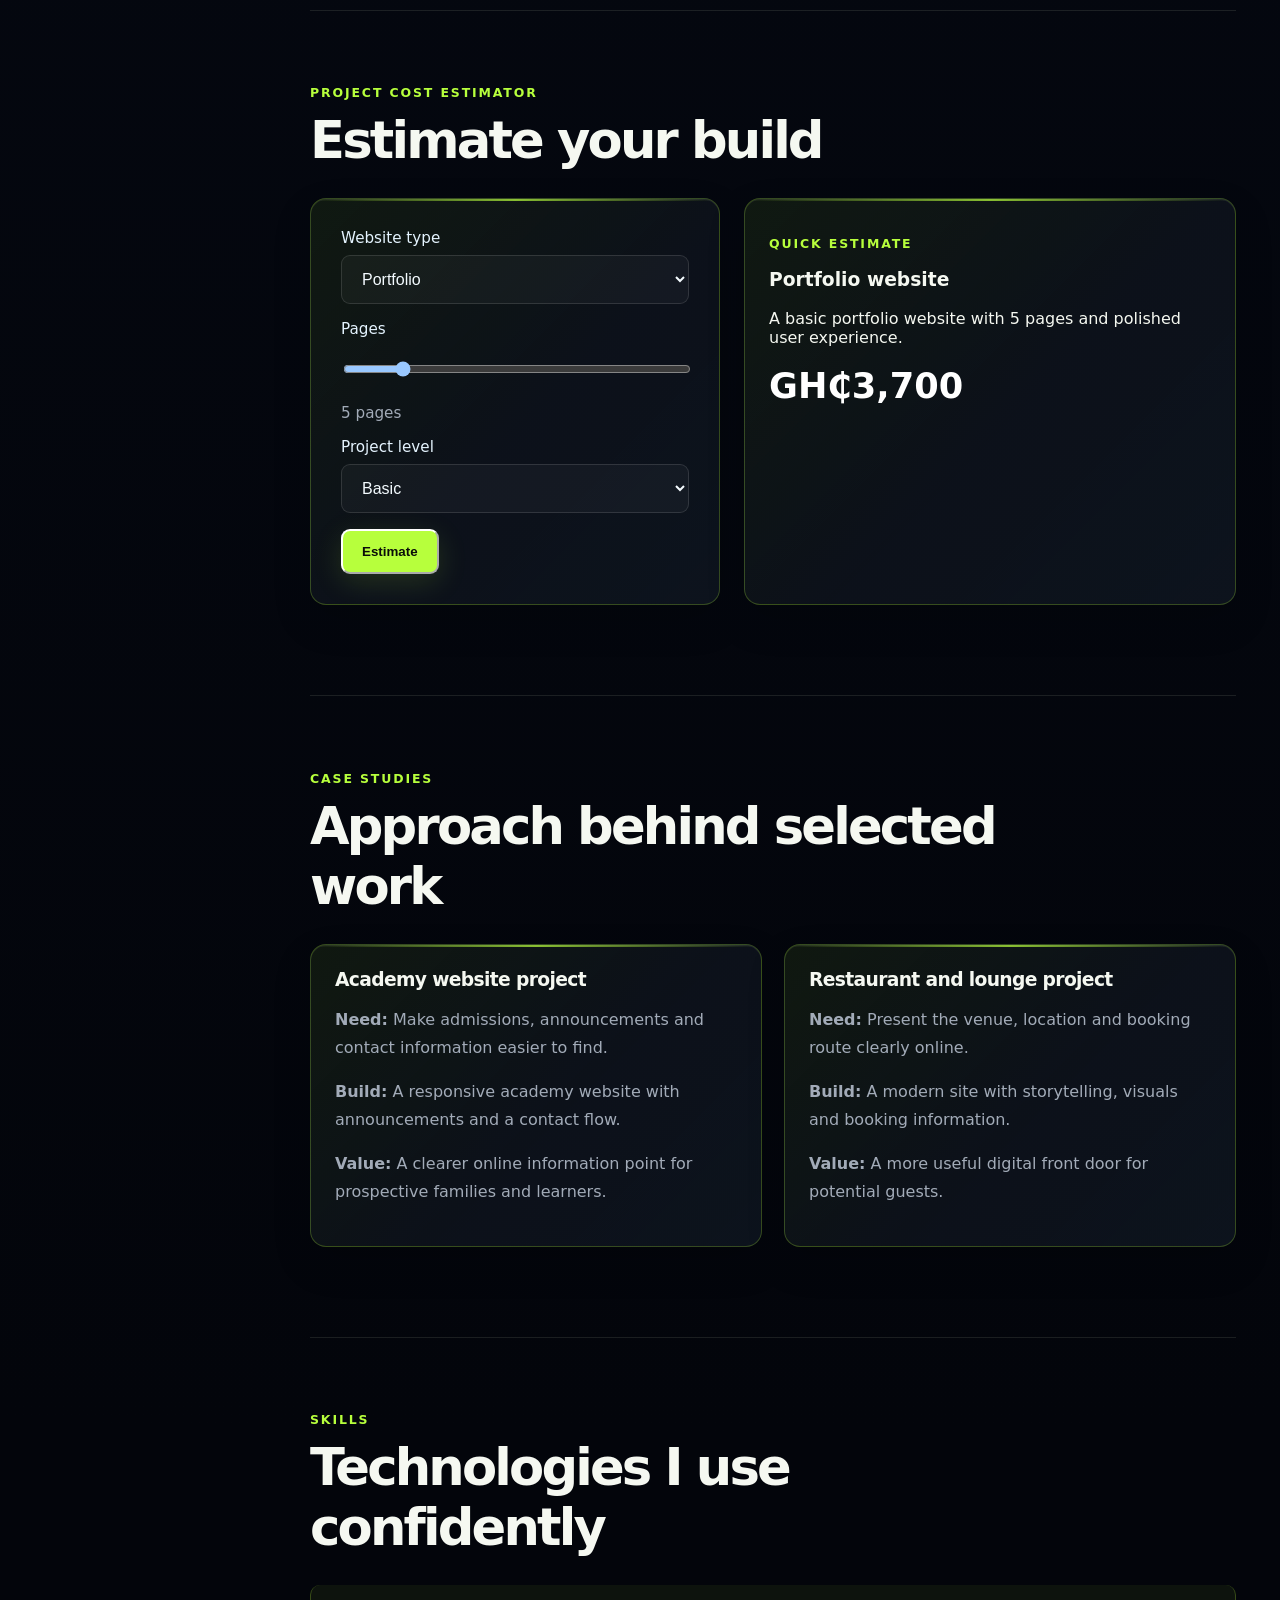
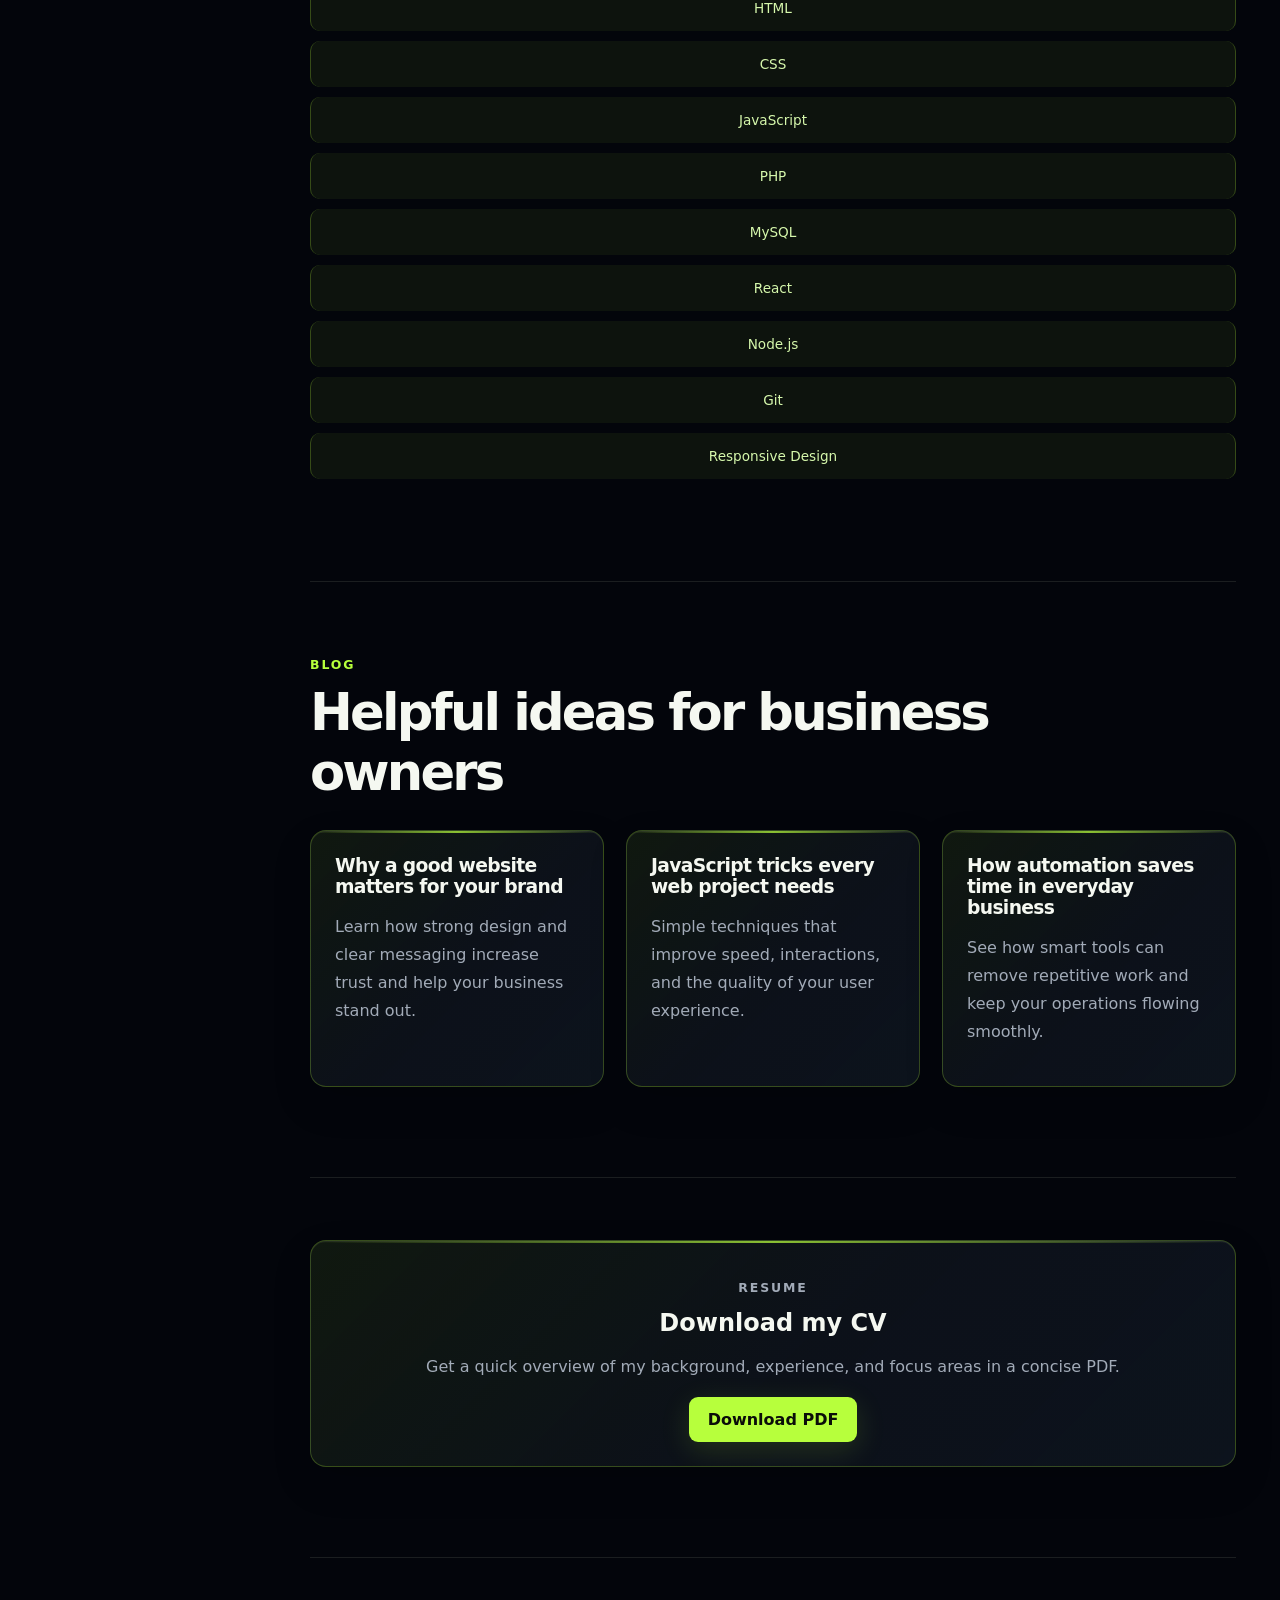
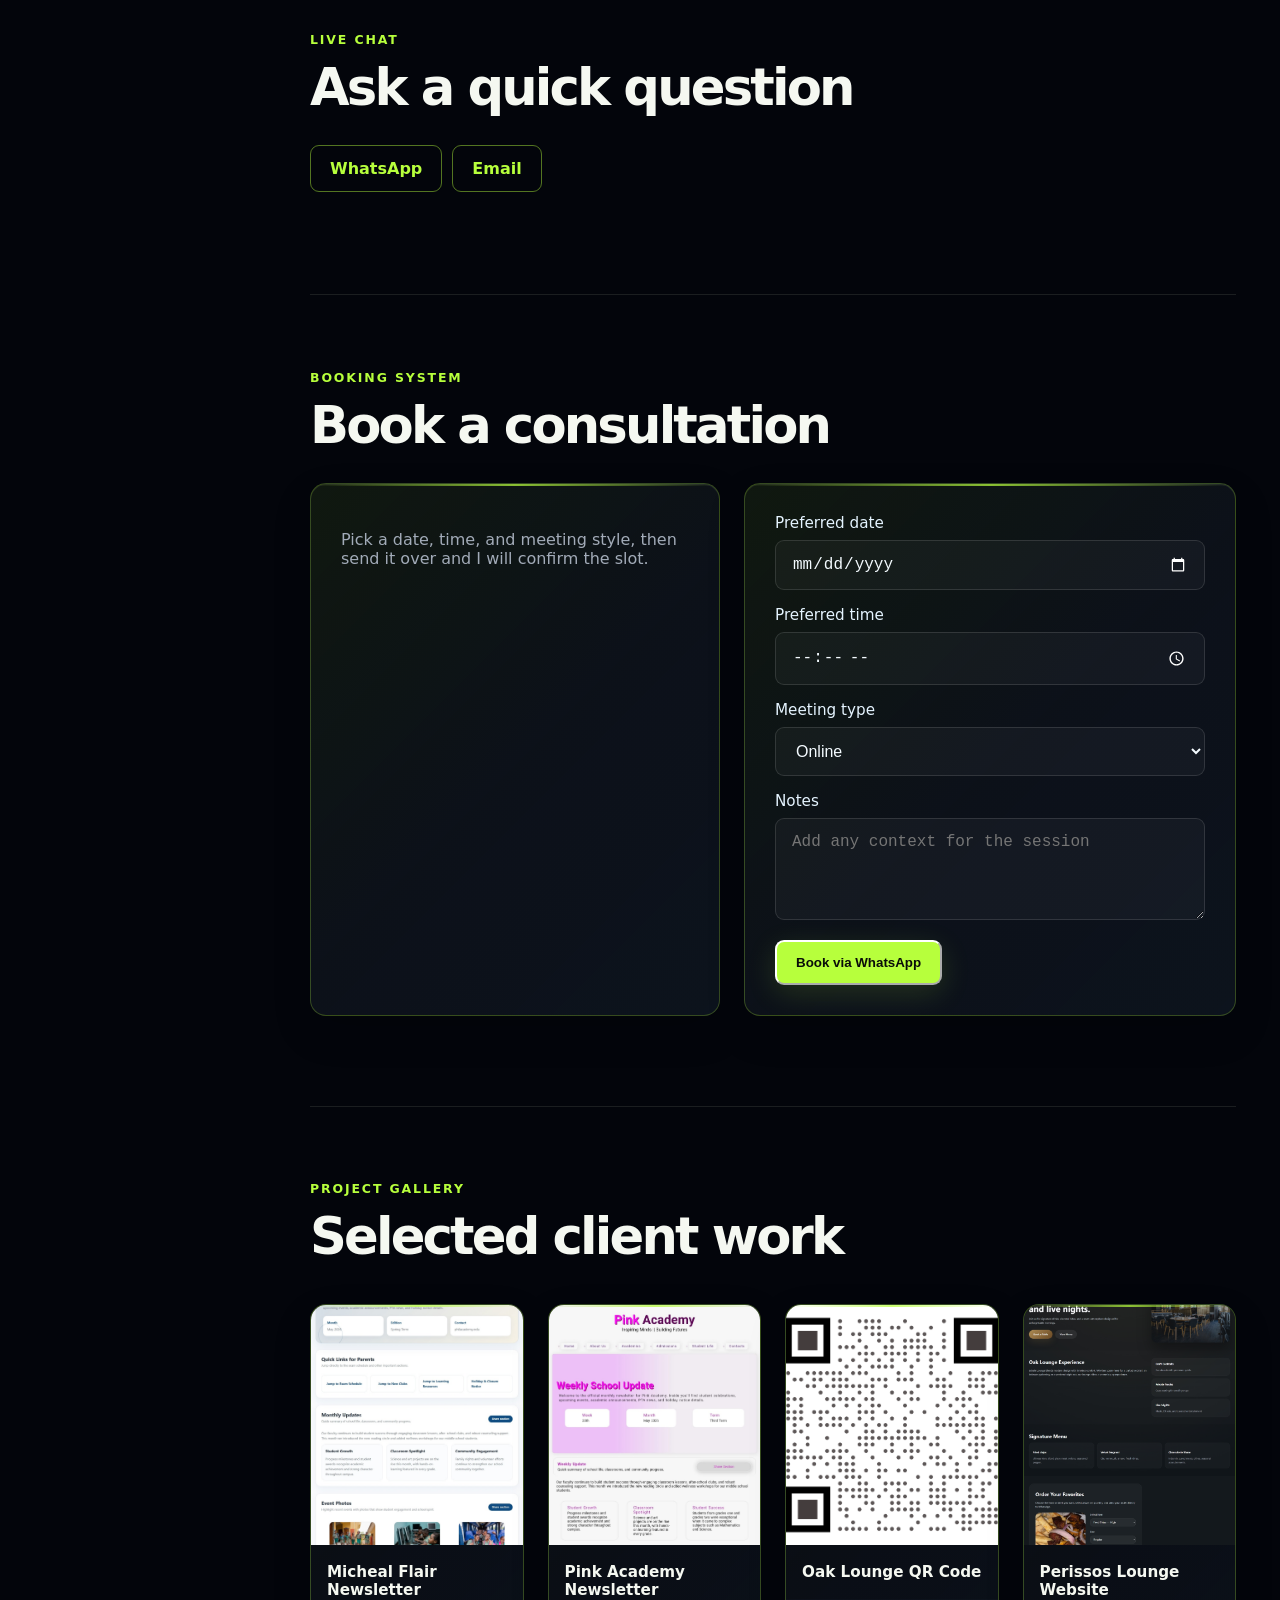
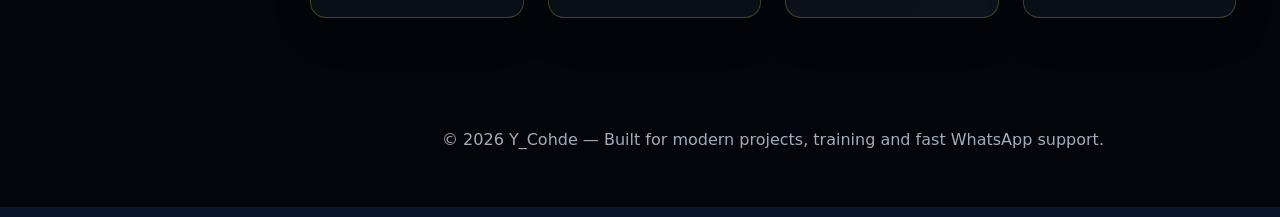
==== commit d98f0f44: "Y_Cohde official website" ====
--- a/index.html
+++ b/index.html
@@ -2,30 +2,59 @@
 <html lang="en">
   <head>
     <!-- Google tag (gtag.js) -->
-<script async src="https://www.googletagmanager.com/gtag/js?id=G-B782NKV7XS"></script>
-<script>
-  window.dataLayer = window.dataLayer || [];
-  function gtag(){dataLayer.push(arguments);}
-  gtag('js', new Date());
-
-  gtag('config', 'G-B782NKV7XS');
-</script>
+    <script
+      async
+      src="https://www.googletagmanager.com/gtag/js?id=G-B782NKV7XS"
+    ></script>
+    <script>
+      window.dataLayer = window.dataLayer || [];
+      function gtag() {
+        dataLayer.push(arguments);
+      }
+      gtag("js", new Date());
+
+      gtag("config", "G-B782NKV7XS");
+    </script>
     <meta charset="UTF-8" />
     <meta name="viewport" content="width=device-width, initial-scale=1.0" />
-    <meta name="description" content="Y_Cohde helps businesses get found, trusted and contacted through professional websites, booking systems, online stores, automation and custom digital tools." />
-    <meta name="keywords" content="business websites, booking systems, online stores, school systems, business automation, Teacher Bot, Y Cohde, Ghana" />
+    <meta
+      name="description"
+      content="Y_Cohde helps businesses get found, trusted and contacted through professional websites, booking systems, online stores, automation and custom digital tools."
+    />
+    <meta
+      name="keywords"
+      content="business websites, booking systems, online stores, school systems, business automation, Teacher Bot, Y Cohde, Ghana"
+    />
     <meta name="author" content="Y_Cohde" />
     <meta name="robots" content="index, follow" />
     <meta name="theme-color" content="#b7ff3c" />
     <meta property="og:type" content="website" />
-    <meta property="og:title" content="Y_Cohde | Websites & Digital Systems for Growing Businesses" />
-    <meta property="og:description" content="Professional websites, booking systems, online stores, automation and custom digital tools for growing businesses." />
-    <meta property="og:image" content="WhatsApp Image 2026-06-02 at 10.08.43 PM.jpeg" />
+    <meta
+      property="og:title"
+      content="Y_Cohde | Websites & Digital Systems for Growing Businesses"
+    />
+    <meta
+      property="og:description"
+      content="Professional websites, booking systems, online stores, automation and custom digital tools for growing businesses."
+    />
+    <meta
+      property="og:image"
+      content="WhatsApp Image 2026-06-02 at 10.08.43 PM.jpeg"
+    />
     <meta property="og:site_name" content="Y_Cohde" />
     <meta name="twitter:card" content="summary_large_image" />
-    <meta name="twitter:title" content="Y_Cohde | Teacher Bot & Digital Solutions" />
-    <meta name="twitter:description" content="Interactive coding support for learners, teachers and schools." />
-    <meta name="twitter:image" content="WhatsApp Image 2026-06-02 at 10.08.43 PM.jpeg" />
+    <meta
+      name="twitter:title"
+      content="Y_Cohde | Teacher Bot & Digital Solutions"
+    />
+    <meta
+      name="twitter:description"
+      content="Interactive coding support for learners, teachers and schools."
+    />
+    <meta
+      name="twitter:image"
+      content="WhatsApp Image 2026-06-02 at 10.08.43 PM.jpeg"
+    />
     <title>Websites & Digital Systems for Businesses | Y_Cohde</title>
     <script type="application/ld+json">
       {
@@ -36,12 +65,47 @@
         "operatingSystem": "Web",
         "description": "An interactive coding support platform that helps learners practise, understand concepts and build confidence, while helping teachers and schools deliver guided digital learning.",
         "creator": { "@type": "Organization", "name": "Y_Cohde" },
-        "audience": { "@type": "EducationalAudience", "educationalRole": "student" }
+        "audience": {
+          "@type": "EducationalAudience",
+          "educationalRole": "student"
+        }
       }
     </script>
     <link rel="stylesheet" href="styles.css" />
   </head>
   <body>
+    <section
+      class="teacher-bot-welcome"
+      id="teacherBotWelcome"
+      role="dialog"
+      aria-modal="true"
+      aria-labelledby="teacherBotWelcomeTitle"
+      aria-describedby="teacherBotWelcomeCopy"
+    >
+      <div class="teacher-bot-welcome__visual" aria-hidden="true">
+        <img
+          src="WhatsApp Image 2026-06-02 at 10.08.43 PM.jpeg"
+          alt=""
+        />
+      </div>
+      <div class="teacher-bot-welcome__content">
+        <p class="teacher-bot-welcome__eyebrow"><span></span> Y_COHDE EDUCATION TECHNOLOGY</p>
+        <h1 id="teacherBotWelcomeTitle">Meet Teacher Bot.</h1>
+        <p id="teacherBotWelcomeCopy">
+          Guided coding support that helps learners understand, practise and
+          build with confidence.
+        </p>
+        <div class="teacher-bot-welcome__actions">
+          <a class="btn primary-btn" href="#teacher-bot" data-enter-teacher-bot>
+            Explore Teacher Bot <span>&rarr;</span>
+          </a>
+          <button class="teacher-bot-welcome__continue" type="button" data-dismiss-teacher-bot>
+            Continue to Y_Cohde
+          </button>
+        </div>
+        <p class="teacher-bot-welcome__note">For learners, teachers, tutors and schools.</p>
+      </div>
+    </section>
     <div class="page-shell">
       <header class="site-header">
         <a class="brand" href="#top" aria-label="Y Cohde home">
@@ -50,7 +114,14 @@
             <span class="brand-tag">Digital problem-solving studio</span>
           </div>
         </a>
-        <button class="menu-toggle" id="menuToggle" type="button" aria-label="Open navigation" aria-controls="siteNav" aria-expanded="false">
+        <button
+          class="menu-toggle"
+          id="menuToggle"
+          type="button"
+          aria-label="Open navigation"
+          aria-controls="siteNav"
+          aria-expanded="false"
+        >
           <span></span><span></span><span></span>
         </button>
         <nav class="nav-bar" id="siteNav" aria-label="Primary navigation">
@@ -67,28 +138,62 @@
         <div class="aside-profile">
           <span>Y_COHDE / PORTFOLIO</span>
           <p>Designing digital answers for ambitious brands.</p>
-          <div><a href="https://github.com/bigj11514-droid" target="_blank" rel="noreferrer">GitHub ↗</a><a href="#inquiry">Contact ↗</a></div>
+          <div>
+            <a
+              href="https://github.com/bigj11514-droid"
+              target="_blank"
+              rel="noreferrer"
+              >GitHub ↗</a
+            ><a href="#inquiry">Contact ↗</a>
+          </div>
         </div>
       </header>
 
       <main>
         <section class="hero-section" id="top">
           <div class="hero-copy">
-            <p class="eyebrow"><span class="pulse-dot"></span> Y_COHDE / BUILD · SOLVE · EVOLVE</p>
+            <p class="eyebrow">
+              <span class="pulse-dot"></span> Y_COHDE / BUILD · SOLVE · EVOLVE
+            </p>
             <h1>
-              Websites and systems that help your business <em>get more customers.</em>
+              Websites and systems that help your business
+              <em>get more customers.</em>
             </h1>
             <p class="hero-text">
-              Y_Cohde helps small businesses, schools, restaurants, boutiques, professionals and growing brands build a stronger online presence and simpler everyday workflows.
+              Y_Cohde helps small businesses, schools, restaurants, boutiques,
+              professionals and growing brands build a stronger online presence
+              and simpler everyday workflows.
             </p>
             <div class="hero-actions">
-              <a class="btn primary-btn" href="#inquiry">Start a project <span>↗</span></a>
-              <a class="text-link" href="#solutions">Explore what we build <span>↓</span></a>
+              <a class="btn primary-btn" href="#inquiry"
+                >Start a project <span>↗</span></a
+              >
+              <a class="text-link" href="#solutions"
+                >Explore what we build <span>↓</span></a
+              >
             </div>
-            <div class="hero-need-actions" aria-label="Choose the help you need">
-              <a class="service-cta" href="#inquiry" data-service="Business website">I need a website</a>
-              <a class="service-cta" href="#inquiry" data-service="Booking system">I need a booking or ordering system</a>
-              <a class="service-cta" href="#inquiry" data-service="Custom business app">I need a custom business system</a>
+            <div
+              class="hero-need-actions"
+              aria-label="Choose the help you need"
+            >
+              <a
+                class="service-cta"
+                href="#inquiry"
+                data-service="Business website"
+                >I need a website</a
+              >
+              <a
+                class="service-cta"
+                href="#inquiry"
+                data-service="Booking system"
+                >I need a booking or ordering system</a
+              >
+              <a
+                class="service-cta"
+                href="#inquiry"
+                data-service="Custom business app"
+                >I need a custom business system</a
+              >
             </div>
             <div class="hero-stats">
               <div>
@@ -106,31 +211,76 @@
             </div>
           </div>
           <aside class="intro-card" aria-label="About Y Cohde">
-            <div class="card-topline"><span>Y_COHDE / 001</span><span class="status"><i></i> ONLINE</span></div>
+            <div class="card-topline">
+              <span>Y_COHDE / 001</span
+              ><span class="status"><i></i> ONLINE</span>
+            </div>
             <div class="brand-image-wrap">
-              <img src="WhatsApp Image 2026-05-23 at 4.48.55 PM.jpeg" alt="Y Cohde branded workspace and identity" />
+              <img
+                src="WhatsApp Image 2026-05-23 at 4.48.55 PM.jpeg"
+                alt="Y Cohde branded workspace and identity"
+              />
             </div>
             <div class="intro-card-copy">
               <p>THE PROBLEM-SOLVING LAB</p>
               <h2>Build. Solve.<br />Evolve.</h2>
-              <a href="#services" aria-label="Discover Y Cohde services">Discover the studio <span>↗</span></a>
+              <a href="#services" aria-label="Discover Y Cohde services"
+                >Discover the studio <span>↗</span></a
+              >
             </div>
           </aside>
         </section>
 
-        <section id="solutions" class="business-paths" aria-labelledby="business-paths-title">
+        <section
+          id="solutions"
+          class="business-paths"
+          aria-labelledby="business-paths-title"
+        >
           <div class="section-heading">
             <p class="section-label">Choose your path</p>
             <h2 id="business-paths-title">Built for the way you sell</h2>
-            <p class="section-intro">Pick your business type to see only the projects and website features that matter to you.</p>
+            <p class="section-intro">
+              Pick your business type to see only the projects and website
+              features that matter to you.
+            </p>
           </div>
           <div class="business-path-grid">
-            <a class="business-path-card" href="small-businesses.html"><span>01</span><h3>Small businesses</h3><p>Look professional and turn visits into calls.</p><b>See business websites ↗</b></a>
-            <a class="business-path-card" href="boutiques.html"><span>02</span><h3>Boutiques</h3><p>Show your collection and make buying easy.</p><b>See boutique websites ↗</b></a>
-            <a class="business-path-card" href="barbers.html"><span>03</span><h3>Barbers</h3><p>Show your cuts and fill your booking calendar.</p><b>See barber websites ↗</b></a>
-            <a class="business-path-card" href="restaurants.html"><span>04</span><h3>Restaurants</h3><p>Make your menu, location and reservations clear.</p><b>See restaurant websites ↗</b></a>
-            <a class="business-path-card" href="communication-system.html"><span>05</span><h3>Communication systems</h3><p>Keep customers, teams and updates connected.</p><b>See communication systems ↗</b></a>
-            <a class="business-path-card" href="learning-system.html"><span>06</span><h3>Learning systems</h3><p>Make teaching, learning and progress easier.</p><b>See learning systems ↗</b></a>
+            <a class="business-path-card" href="small-businesses.html"
+              ><span>01</span>
+              <h3>Small businesses</h3>
+              <p>Look professional and turn visits into calls.</p>
+              <b>See business websites ↗</b></a
+            >
+            <a class="business-path-card" href="boutiques.html"
+              ><span>02</span>
+              <h3>Boutiques</h3>
+              <p>Show your collection and make buying easy.</p>
+              <b>See boutique websites ↗</b></a
+            >
+            <a class="business-path-card" href="barbers.html"
+              ><span>03</span>
+              <h3>Barbers</h3>
+              <p>Show your cuts and fill your booking calendar.</p>
+              <b>See barber websites ↗</b></a
+            >
+            <a class="business-path-card" href="restaurants.html"
+              ><span>04</span>
+              <h3>Restaurants</h3>
+              <p>Make your menu, location and reservations clear.</p>
+              <b>See restaurant websites ↗</b></a
+            >
+            <a class="business-path-card" href="communication-system.html"
+              ><span>05</span>
+              <h3>Communication systems</h3>
+              <p>Keep customers, teams and updates connected.</p>
+              <b>See communication systems ↗</b></a
+            >
+            <a class="business-path-card" href="learning-system.html"
+              ><span>06</span>
+              <h3>Learning systems</h3>
+              <p>Make teaching, learning and progress easier.</p>
+              <b>See learning systems ↗</b></a
+            >
           </div>
         </section>
 
@@ -150,20 +300,45 @@
                 <p class="project-kicker">Y_COHDE EDUCATION TECHNOLOGY</p>
                 <h3>Teacher Bot</h3>
                 <p>
-                  A guided digital learning platform designed to make coding feel clear, practical and achievable. It helps users learn core concepts, practise skills and keep moving forward with confidence.
+                  A guided digital learning platform designed to make coding
+                  feel clear, practical and achievable. It helps users learn
+                  core concepts, practise skills and keep moving forward with
+                  confidence.
                 </p>
                 <div class="teacher-bot-details">
-                  <div><strong>Who it helps</strong><span>New coders who need structure, guidance and practical learning support.</span></div>
-                  <div><strong>Who can use it</strong><span>Students, teachers, tutors, coding clubs, training centres and schools.</span></div>
+                  <div>
+                    <strong>Who it helps</strong
+                    ><span
+                      >New coders who need structure, guidance and practical
+                      learning support.</span
+                    >
+                  </div>
+                  <div>
+                    <strong>Who can use it</strong
+                    ><span
+                      >Students, teachers, tutors, coding clubs, training
+                      centres and schools.</span
+                    >
+                  </div>
                 </div>
                 <div class="tag-list">
-                  <span>EdTech</span><span>Coding Support</span><span>Interactive Learning</span>
+                  <span>EdTech</span><span>Coding Support</span
+                  ><span>Interactive Learning</span>
                 </div>
                 <div class="project-links teacher-bot-actions">
                   <a href="#inquiry">Request a demo <span>↗</span></a>
-                  <a class="buy-teacher-bot" href="https://wa.me/0207918169?text=Hello%20Y_Cohde%2C%20I%20am%20interested%20in%20purchasing%20Teacher%20Bot.%20Please%20send%20me%20the%20pricing%20and%20next%20steps." target="_blank" rel="noreferrer">Purchase Teacher Bot <span>↗</span></a>
+                  <a
+                    class="buy-teacher-bot"
+                    href="https://wa.me/0207918169?text=Hello%20Y_Cohde%2C%20I%20am%20interested%20in%20purchasing%20Teacher%20Bot.%20Please%20send%20me%20the%20pricing%20and%20next%20steps."
+                    target="_blank"
+                    rel="noreferrer"
+                    >Purchase Teacher Bot <span>↗</span></a
+                  >
                 </div>
-                <p class="purchase-note">Fast purchase support via WhatsApp—get pricing, onboarding and a tailored setup plan.</p>
+                <p class="purchase-note">
+                  Fast purchase support via WhatsApp—get pricing, onboarding and
+                  a tailored setup plan.
+                </p>
               </div>
             </article>
             <article class="project-card">
@@ -174,13 +349,17 @@
               <div class="project-info">
                 <h3>School Management System</h3>
                 <p><strong>Client type:</strong> School or academy.</p>
-                <p><strong>What Y_Cohde built:</strong> A digital platform for communication, notices and parent engagement.</p>
+                <p>
+                  <strong>What Y_Cohde built:</strong> A digital platform for
+                  communication, notices and parent engagement.
+                </p>
                 <div class="tag-list">
                   <span>HTML</span><span>CSS</span><span>JavaScript</span
                   ><span>PHP</span>
                 </div>
                 <p>
-                  <strong>Expected benefit:</strong> A clearer home for updates and school information.
+                  <strong>Expected benefit:</strong> A clearer home for updates
+                  and school information.
                 </p>
                 <div class="project-links">
                   <a href="#inquiry">Request a demo</a>
@@ -196,13 +375,17 @@
               <div class="project-info">
                 <h3>Academy Website</h3>
                 <p><strong>Client type:</strong> Academy or training centre.</p>
-                <p><strong>What Y_Cohde built:</strong> A portal for course promotion, admissions and community updates.</p>
+                <p>
+                  <strong>What Y_Cohde built:</strong> A portal for course
+                  promotion, admissions and community updates.
+                </p>
                 <div class="tag-list">
                   <span>HTML</span><span>CSS</span><span>Responsive</span
                   ><span>MySQL</span>
                 </div>
                 <p>
-                  <strong>Expected benefit:</strong> A simpler route for prospective learners to understand and enquire.
+                  <strong>Expected benefit:</strong> A simpler route for
+                  prospective learners to understand and enquire.
                 </p>
                 <div class="project-links">
                   <a href="#inquiry">Request a demo</a>
@@ -218,13 +401,17 @@
               <div class="project-info">
                 <h3>Restaurant & Lounge Website</h3>
                 <p><strong>Client type:</strong> Restaurant and lounge.</p>
-                <p><strong>What Y_Cohde built:</strong> A hospitality website to showcase the venue and encourage bookings.</p>
+                <p>
+                  <strong>What Y_Cohde built:</strong> A hospitality website to
+                  showcase the venue and encourage bookings.
+                </p>
                 <div class="tag-list">
                   <span>React</span><span>Node.js</span><span>CSS</span
                   ><span>API</span>
                 </div>
                 <p>
-                  <strong>Expected benefit:</strong> Clearer brand presentation, location and booking information.
+                  <strong>Expected benefit:</strong> Clearer brand presentation,
+                  location and booking information.
                 </p>
                 <div class="project-links">
                   <a href="#inquiry">Request a demo</a>
@@ -241,33 +428,155 @@
             <h2>Practical tools for getting found, booked and organised</h2>
           </div>
           <div class="service-groups">
-            <article class="service-group"><p class="section-label">A / Websites</p><h3>Make it easy to understand and contact your business.</h3><p>Business, restaurant, barber, salon, boutique, school, academy, portfolio and personal-brand websites.</p><ul><li>Mobile-ready pages, contact forms and WhatsApp</li><li>Services, testimonials, maps and galleries</li><li>Search-engine-friendly structure</li></ul></article>
-            <article class="service-group"><p class="section-label">B / Business systems</p><h3>Replace scattered messages and manual work.</h3><p>Booking, ordering, school management, communication, dashboard and custom business systems.</p><ul><li>Customer records, forms and reports</li><li>Notifications, data management and workflows</li><li>Automation for enquiries, follow-ups and orders</li></ul></article>
-            <article class="service-group"><p class="section-label">C / Training & support</p><h3>Keep your digital tools useful after launch.</h3><p>Coding lessons, Teacher Bot, website maintenance, technical support and digital skills training.</p><ul><li>Updates, backups, speed and security checks</li><li>Mobile fixes and bug fixes</li><li>Ongoing improvements when your business grows</li></ul></article>
-          </div>
-        </section>
-
-        <section class="section-block packages-block" aria-labelledby="packages-title">
-          <div class="section-heading"><p class="section-label">Clear starting points</p><h2 id="packages-title">Choose the level of support your business needs</h2></div>
+            <article class="service-group">
+              <p class="section-label">A / Websites</p>
+              <h3>Make it easy to understand and contact your business.</h3>
+              <p>
+                Business, restaurant, barber, salon, boutique, school, academy,
+                portfolio and personal-brand websites.
+              </p>
+              <ul>
+                <li>Mobile-ready pages, contact forms and WhatsApp</li>
+                <li>Services, testimonials, maps and galleries</li>
+                <li>Search-engine-friendly structure</li>
+              </ul>
+            </article>
+            <article class="service-group">
+              <p class="section-label">B / Business systems</p>
+              <h3>Replace scattered messages and manual work.</h3>
+              <p>
+                Booking, ordering, school management, communication, dashboard
+                and custom business systems.
+              </p>
+              <ul>
+                <li>Customer records, forms and reports</li>
+                <li>Notifications, data management and workflows</li>
+                <li>Automation for enquiries, follow-ups and orders</li>
+              </ul>
+            </article>
+            <article class="service-group">
+              <p class="section-label">C / Training & support</p>
+              <h3>Keep your digital tools useful after launch.</h3>
+              <p>
+                Coding lessons, Teacher Bot, website maintenance, technical
+                support and digital skills training.
+              </p>
+              <ul>
+                <li>Updates, backups, speed and security checks</li>
+                <li>Mobile fixes and bug fixes</li>
+                <li>Ongoing improvements when your business grows</li>
+              </ul>
+            </article>
+          </div>
+        </section>
+
+        <section
+          class="section-block packages-block"
+          aria-labelledby="packages-title"
+        >
+          <div class="section-heading">
+            <p class="section-label">Clear starting points</p>
+            <h2 id="packages-title">
+              Choose the level of support your business needs
+            </h2>
+          </div>
           <div class="package-grid">
-            <article class="package-card"><p class="section-label">01 / Launch Website</p><h3>Get online professionally</h3><p>For businesses that need a clear, credible online presence.</p><ul><li>Responsive home, about, services and contact sections</li><li>WhatsApp button and basic search-friendly setup</li></ul><a href="#inquiry" class="service-cta" data-service="Business website">Request a quote ↗</a></article>
-            <article class="package-card"><p class="section-label">02 / Growth Website</p><h3>Turn interest into action</h3><p>For businesses that need more enquiries, bookings or sales.</p><ul><li>More pages, gallery, testimonials and Google Maps</li><li>Booking or enquiry forms, analytics and stronger calls to action</li></ul><a href="#inquiry" class="service-cta" data-service="Booking system">Request a quote ↗</a></article>
-            <article class="package-card"><p class="section-label">03 / Custom Business System</p><h3>Build around your workflow</h3><p>For organisations that have outgrown notebooks, spreadsheets and scattered messages.</p><ul><li>Workflow planning, dashboard or portal, forms and admin controls</li><li>Data, reports, notifications and ongoing support options</li></ul><a href="#inquiry" class="service-cta" data-service="Custom business app">Discuss my business system ↗</a></article>
-          </div>
-        </section>
-
-        <section class="section-block process-block" aria-labelledby="process-title">
-          <div class="section-heading"><p class="section-label">How we work</p><h2 id="process-title">A clear route from problem to launch</h2><p class="section-intro">Tell me what you need. We clarify the problem, plan the right solution, build it carefully, test it on mobile and desktop, then support you after launch.</p></div>
-          <div class="process-list"><span><b>01</b> Discovery call</span><span><b>02</b> Planning & quote</span><span><b>03</b> Design & development</span><span><b>04</b> Testing</span><span><b>05</b> Launch & support</span></div>
+            <article class="package-card">
+              <p class="section-label">01 / Launch Website</p>
+              <h3>Get online professionally</h3>
+              <p>For businesses that need a clear, credible online presence.</p>
+              <ul>
+                <li>Responsive home, about, services and contact sections</li>
+                <li>WhatsApp button and basic search-friendly setup</li>
+              </ul>
+              <a
+                href="#inquiry"
+                class="service-cta"
+                data-service="Business website"
+                >Request a quote ↗</a
+              >
+            </article>
+            <article class="package-card">
+              <p class="section-label">02 / Growth Website</p>
+              <h3>Turn interest into action</h3>
+              <p>For businesses that need more enquiries, bookings or sales.</p>
+              <ul>
+                <li>More pages, gallery, testimonials and Google Maps</li>
+                <li>
+                  Booking or enquiry forms, analytics and stronger calls to
+                  action
+                </li>
+              </ul>
+              <a
+                href="#inquiry"
+                class="service-cta"
+                data-service="Booking system"
+                >Request a quote ↗</a
+              >
+            </article>
+            <article class="package-card">
+              <p class="section-label">03 / Custom Business System</p>
+              <h3>Build around your workflow</h3>
+              <p>
+                For organisations that have outgrown notebooks, spreadsheets and
+                scattered messages.
+              </p>
+              <ul>
+                <li>
+                  Workflow planning, dashboard or portal, forms and admin
+                  controls
+                </li>
+                <li>
+                  Data, reports, notifications and ongoing support options
+                </li>
+              </ul>
+              <a
+                href="#inquiry"
+                class="service-cta"
+                data-service="Custom business app"
+                >Discuss my business system ↗</a
+              >
+            </article>
+          </div>
+        </section>
+
+        <section
+          class="section-block process-block"
+          aria-labelledby="process-title"
+        >
+          <div class="section-heading">
+            <p class="section-label">How we work</p>
+            <h2 id="process-title">A clear route from problem to launch</h2>
+            <p class="section-intro">
+              Tell me what you need. We clarify the problem, plan the right
+              solution, build it carefully, test it on mobile and desktop, then
+              support you after launch.
+            </p>
+          </div>
+          <div class="process-list">
+            <span><b>01</b> Discovery call</span
+            ><span><b>02</b> Planning & quote</span
+            ><span><b>03</b> Design & development</span
+            ><span><b>04</b> Testing</span
+            ><span><b>05</b> Launch & support</span>
+          </div>
         </section>
 
         <section id="audience" class="section-block testimonials-block">
           <div class="section-heading">
             <p class="section-label">Who Y_Cohde serves</p>
-            <h2>Digital solutions for businesses and communities that need clarity</h2>
+            <h2>
+              Digital solutions for businesses and communities that need clarity
+            </h2>
           </div>
           <div class="audience-list">
-            <span>Small businesses</span><span>Restaurants & lounges</span><span>Barbers & salons</span><span>Boutiques & product sellers</span><span>Schools & academies</span><span>Churches & communities</span><span>Consultants & professionals</span><span>Event businesses</span><span>Training centres</span><span>Growing brands</span>
+            <span>Small businesses</span><span>Restaurants & lounges</span
+            ><span>Barbers & salons</span
+            ><span>Boutiques & product sellers</span
+            ><span>Schools & academies</span><span>Churches & communities</span
+            ><span>Consultants & professionals</span
+            ><span>Event businesses</span><span>Training centres</span
+            ><span>Growing brands</span>
           </div>
         </section>
 
@@ -339,12 +648,29 @@
                 Project type
                 <select id="project-topic" required>
                   <option value="" selected disabled>Select a service</option>
-                  <option>Business website</option><option>Restaurant website</option><option>Barber or salon website</option><option>Boutique or online store</option><option>School website</option><option>Booking system</option><option>Ordering system</option><option>Communication system</option><option>Admin dashboard</option><option>Custom business app</option><option>Automation</option><option>Website maintenance</option><option>Coding or digital training</option><option>Teacher Bot</option>
+                  <option>Business website</option>
+                  <option>Restaurant website</option>
+                  <option>Barber or salon website</option>
+                  <option>Boutique or online store</option>
+                  <option>School website</option>
+                  <option>Booking system</option>
+                  <option>Ordering system</option>
+                  <option>Communication system</option>
+                  <option>Admin dashboard</option>
+                  <option>Custom business app</option>
+                  <option>Automation</option>
+                  <option>Website maintenance</option>
+                  <option>Coding or digital training</option>
+                  <option>Teacher Bot</option>
                 </select>
               </label>
               <label>
                 Budget
-                <input type="text" id="budget" placeholder="Or leave blank to discuss" />
+                <input
+                  type="text"
+                  id="budget"
+                  placeholder="Or leave blank to discuss"
+                />
               </label>
               <label>
                 Deadline
@@ -434,25 +760,31 @@
             <article class="case-card">
               <h3>Academy website project</h3>
               <p>
-                <strong>Need:</strong> Make admissions, announcements and contact information easier to find.
-              </p>
-              <p>
-                <strong>Build:</strong> A responsive academy website with announcements and a contact flow.
-              </p>
-              <p>
-                <strong>Value:</strong> A clearer online information point for prospective families and learners.
+                <strong>Need:</strong> Make admissions, announcements and
+                contact information easier to find.
+              </p>
+              <p>
+                <strong>Build:</strong> A responsive academy website with
+                announcements and a contact flow.
+              </p>
+              <p>
+                <strong>Value:</strong> A clearer online information point for
+                prospective families and learners.
               </p>
             </article>
             <article class="case-card">
               <h3>Restaurant and lounge project</h3>
               <p>
-                <strong>Need:</strong> Present the venue, location and booking route clearly online.
-              </p>
-              <p>
-                <strong>Build:</strong> A modern site with storytelling, visuals and booking information.
-              </p>
-              <p>
-                <strong>Value:</strong> A more useful digital front door for potential guests.
+                <strong>Need:</strong> Present the venue, location and booking
+                route clearly online.
+              </p>
+              <p>
+                <strong>Build:</strong> A modern site with storytelling, visuals
+                and booking information.
+              </p>
+              <p>
+                <strong>Value:</strong> A more useful digital front door for
+                potential guests.
               </p>
             </article>
           </div>
@@ -508,7 +840,10 @@
               Get a quick overview of my background, experience, and focus areas
               in a concise PDF.
             </p>
-            <a class="btn primary-btn" href="resume.pdf" download
+            <a
+              class="btn primary-btn"
+              href="Emmanuel%20Natey%20Cv-%20Web%20Desgin.pdf"
+              download
               >Download PDF</a
             >
           </div>
@@ -646,33 +981,110 @@
         <img class="lightbox-img" id="lightboxImage" src="" alt="" />
         <div class="lightbox-caption" id="lightboxCaption"></div>
       </div>
-      <div class="project-modal" id="projectModal" aria-hidden="true" role="dialog" aria-modal="true" aria-labelledby="projectModalTitle">
+      <div
+        class="project-modal"
+        id="projectModal"
+        aria-hidden="true"
+        role="dialog"
+        aria-modal="true"
+        aria-labelledby="projectModalTitle"
+      >
         <div class="modal-backdrop" data-close-project-modal></div>
         <div class="project-modal-panel">
-          <button class="modal-close" type="button" aria-label="Close project details" data-close-project-modal>×</button>
+          <button
+            class="modal-close"
+            type="button"
+            aria-label="Close project details"
+            data-close-project-modal
+          >
+            ×
+          </button>
           <img id="projectModalImage" src="" alt="" />
           <div class="project-modal-content">
             <p class="section-label">Project details</p>
             <h2 id="projectModalTitle"></h2>
             <p id="projectModalPurpose"></p>
-            <a id="projectModalLink" class="modal-project-link" href="#" target="_blank" rel="noreferrer">View project ↗</a>
-            <button id="openPayment" class="btn primary-btn" type="button">Purchase / request this project <span>↗</span></button>
+            <a
+              id="projectModalLink"
+              class="modal-project-link"
+              href="#"
+              target="_blank"
+              rel="noreferrer"
+              >View project ↗</a
+            >
+            <button id="openPayment" class="btn primary-btn" type="button">
+              Purchase / request this project <span>↗</span>
+            </button>
           </div>
         </div>
       </div>
-      <div class="payment-modal" id="paymentModal" aria-hidden="true" role="dialog" aria-modal="true" aria-labelledby="paymentModalTitle">
+      <div
+        class="payment-modal"
+        id="paymentModal"
+        aria-hidden="true"
+        role="dialog"
+        aria-modal="true"
+        aria-labelledby="paymentModalTitle"
+      >
         <div class="modal-backdrop" data-close-payment-modal></div>
         <div class="payment-panel">
-          <button class="modal-close" type="button" aria-label="Close payment options" data-close-payment-modal>×</button>
+          <button
+            class="modal-close"
+            type="button"
+            aria-label="Close payment options"
+            data-close-payment-modal
+          >
+            ×
+          </button>
           <p class="section-label">Secure purchase request</p>
           <h2 id="paymentModalTitle">Choose how you want to pay</h2>
-          <p class="payment-copy">Select a payment method. We will send your secure payment link and setup details straight away.</p>
-          <div class="payment-methods" role="radiogroup" aria-label="Payment method">
-            <button class="payment-method" type="button" data-payment-method="Card" role="radio" aria-checked="false"><span class="payment-icon">▣</span><span><strong>Card</strong><small>Visa, Mastercard or debit card</small></span></button>
-            <button class="payment-method" type="button" data-payment-method="Mobile Money" role="radio" aria-checked="false"><span class="payment-icon">◉</span><span><strong>Mobile Money</strong><small>Pay securely with MoMo</small></span></button>
-          </div>
-          <button id="paymentContinue" class="btn primary-btn" type="button" disabled>Continue to secure payment <span>↗</span></button>
-          <p class="payment-note">No card or mobile-money details are collected on this website.</p>
+          <p class="payment-copy">
+            Select a payment method. We will send your secure payment link and
+            setup details straight away.
+          </p>
+          <div
+            class="payment-methods"
+            role="radiogroup"
+            aria-label="Payment method"
+          >
+            <button
+              class="payment-method"
+              type="button"
+              data-payment-method="Card"
+              role="radio"
+              aria-checked="false"
+            >
+              <span class="payment-icon">▣</span
+              ><span
+                ><strong>Card</strong
+                ><small>Visa, Mastercard or debit card</small></span
+              >
+            </button>
+            <button
+              class="payment-method"
+              type="button"
+              data-payment-method="Mobile Money"
+              role="radio"
+              aria-checked="false"
+            >
+              <span class="payment-icon">◉</span
+              ><span
+                ><strong>Mobile Money</strong
+                ><small>Pay securely with MoMo</small></span
+              >
+            </button>
+          </div>
+          <button
+            id="paymentContinue"
+            class="btn primary-btn"
+            type="button"
+            disabled
+          >
+            Continue to secure payment <span>↗</span>
+          </button>
+          <p class="payment-note">
+            No card or mobile-money details are collected on this website.
+          </p>
         </div>
       </div>
 
--- a/styles.css
+++ b/styles.css
@@ -62,6 +62,7 @@
   display: block;
   font-size: 0.95rem;
   color: var(--muted);
+  margin-top: 20px;
 }
 
 .nav-bar {
@@ -644,6 +645,34 @@
 
 html { scroll-behavior: smooth; }
 
+/* First-visit Teacher Bot introduction */
+.teacher-bot-welcome {
+  position: fixed;
+  z-index: 2000;
+  inset: 0;
+  display: grid;
+  grid-template-columns: minmax(280px, .9fr) minmax(360px, 1.1fr);
+  min-height: 100svh;
+  overflow: hidden;
+  background: #070b12;
+  color: var(--text);
+  transition: opacity .3s ease, visibility .3s ease;
+}
+.teacher-bot-welcome.is-dismissed { opacity: 0; visibility: hidden; pointer-events: none; }
+.teacher-bot-welcome__visual { position: relative; min-height: 100%; overflow: hidden; background: #dfe8d7; }
+.teacher-bot-welcome__visual::after { content: ""; position: absolute; inset: 0; background: linear-gradient(90deg, transparent 42%, #070b12 100%); }
+.teacher-bot-welcome__visual img { display: block; width: 100%; height: 100%; object-fit: cover; object-position: top center; filter: saturate(.82) contrast(1.08); }
+.teacher-bot-welcome__content { align-self: center; max-width: 630px; padding: 56px clamp(30px, 7vw, 112px); }
+.teacher-bot-welcome__eyebrow { display: flex; align-items: center; gap: 9px; margin: 0 0 22px; color: var(--accent); font: 800 .68rem/1 ui-monospace, monospace; letter-spacing: .13em; }
+.teacher-bot-welcome__eyebrow span { width: 7px; height: 7px; border-radius: 50%; background: var(--accent); box-shadow: 0 0 12px var(--accent); }
+.teacher-bot-welcome h1 { max-width: 580px; margin: 0; font-size: clamp(3.4rem, 6.8vw, 6.8rem); letter-spacing: -.07em; line-height: .88; }
+.teacher-bot-welcome__content > p:not(.teacher-bot-welcome__eyebrow):not(.teacher-bot-welcome__note) { max-width: 490px; margin: 27px 0 0; color: #c5ced6; font-size: clamp(1rem, 1.5vw, 1.18rem); line-height: 1.7; }
+.teacher-bot-welcome__actions { display: flex; flex-wrap: wrap; align-items: center; gap: 22px; margin-top: 34px; }
+.teacher-bot-welcome__continue { padding: 10px 0; border: 0; background: transparent; color: #e2e8dc; font: 700 .9rem/1.2 inherit; cursor: pointer; }
+.teacher-bot-welcome__continue:hover, .teacher-bot-welcome__continue:focus-visible { color: var(--accent); }
+.teacher-bot-welcome__continue:focus-visible, .teacher-bot-welcome .btn:focus-visible { outline: 2px solid #fff; outline-offset: 4px; }
+.teacher-bot-welcome__note { margin: 34px 0 0; color: var(--muted); font-size: .78rem; }
+
 body {
   overflow-x: hidden;
   background: #03050b;
@@ -681,7 +710,7 @@
 
 .brand { color: inherit; text-decoration: none; }
 .brand-title { font-size: 1.08rem; letter-spacing: -.04em; padding: 0; }
-.brand-tag { font-size: .66rem; text-transform: uppercase; letter-spacing: .12em; color: var(--muted); margin-top: 2px; }
+.brand-tag { font-size: .66rem; text-transform: uppercase; letter-spacing: .12em; color: var(--muted); margin-top: 10px; }
 
 .nav-bar { align-items: center; gap: 8px; }
 .nav-bar a { border: 0; box-shadow: none; padding: 9px 13px; border-radius: 10px; color: #c6ced4; font-size: .88rem; }
@@ -956,6 +985,12 @@
 @media (max-width: 900px) { .service-groups, .package-grid { grid-template-columns: 1fr; } .process-list { grid-template-columns: 1fr; } .process-list span { border-right: 0; border-bottom: 1px solid rgba(var(--accent-rgb), .16); } .process-list span:last-child { border-bottom: 0; } }
 
 @media (max-width: 760px) {
+  .teacher-bot-welcome { grid-template-columns: 1fr; grid-template-rows: 31svh 1fr; overflow-y: auto; }
+  .teacher-bot-welcome__visual { min-height: 0; }
+  .teacher-bot-welcome__visual::after { background: linear-gradient(180deg, transparent 35%, #070b12 100%); }
+  .teacher-bot-welcome__content { align-self: start; padding: 31px 24px 42px; }
+  .teacher-bot-welcome h1 { font-size: clamp(3.25rem, 16vw, 4.8rem); }
+  .teacher-bot-welcome__actions { align-items: flex-start; gap: 19px; margin-top: 27px; flex-direction: column; }
   .page-shell { padding: 17px 20px; }
   .site-header { padding: 9px 0 34px; flex-direction: row; align-items: center; }
   .menu-toggle { position: relative; z-index: 3; display: grid; align-content: center; justify-content: center; gap: 5px; width: 42px; height: 42px; border: 1px solid var(--border); border-radius: 10px; background: rgba(17,23,31,.9); cursor: pointer; }
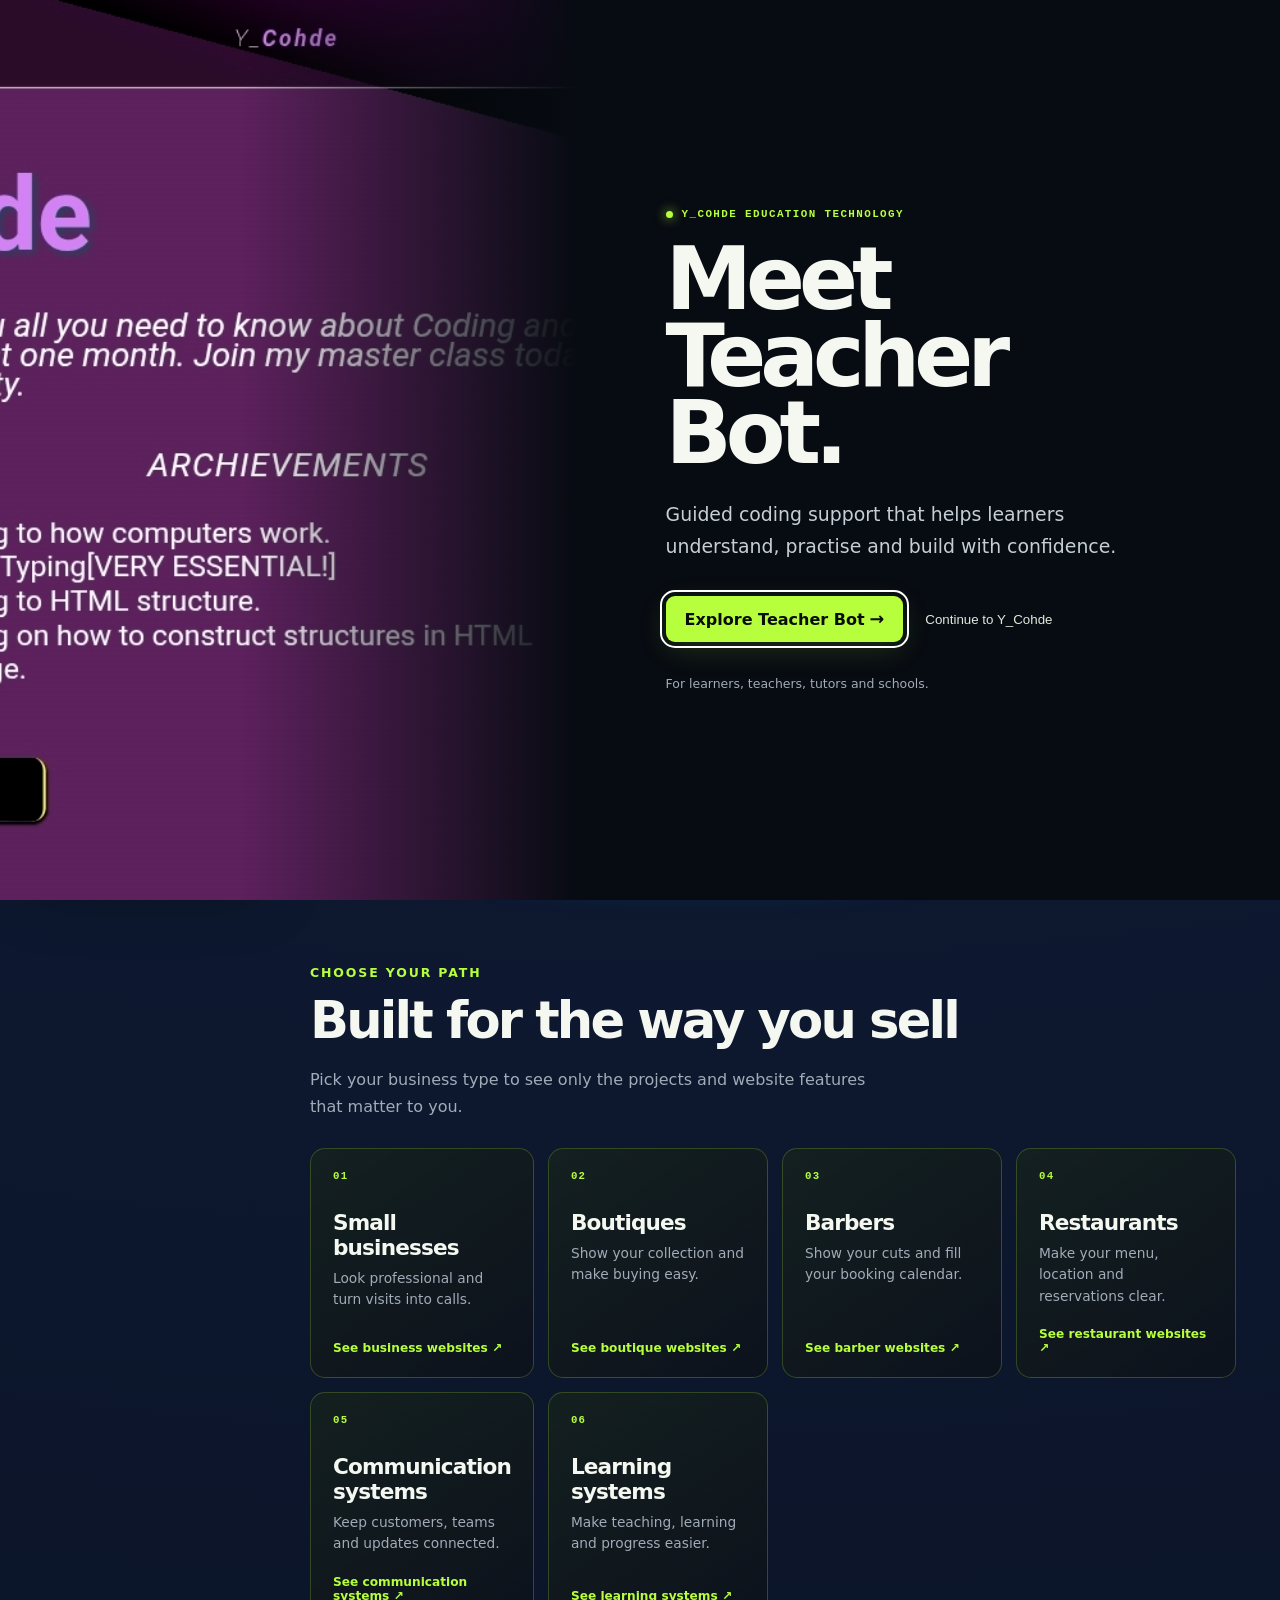
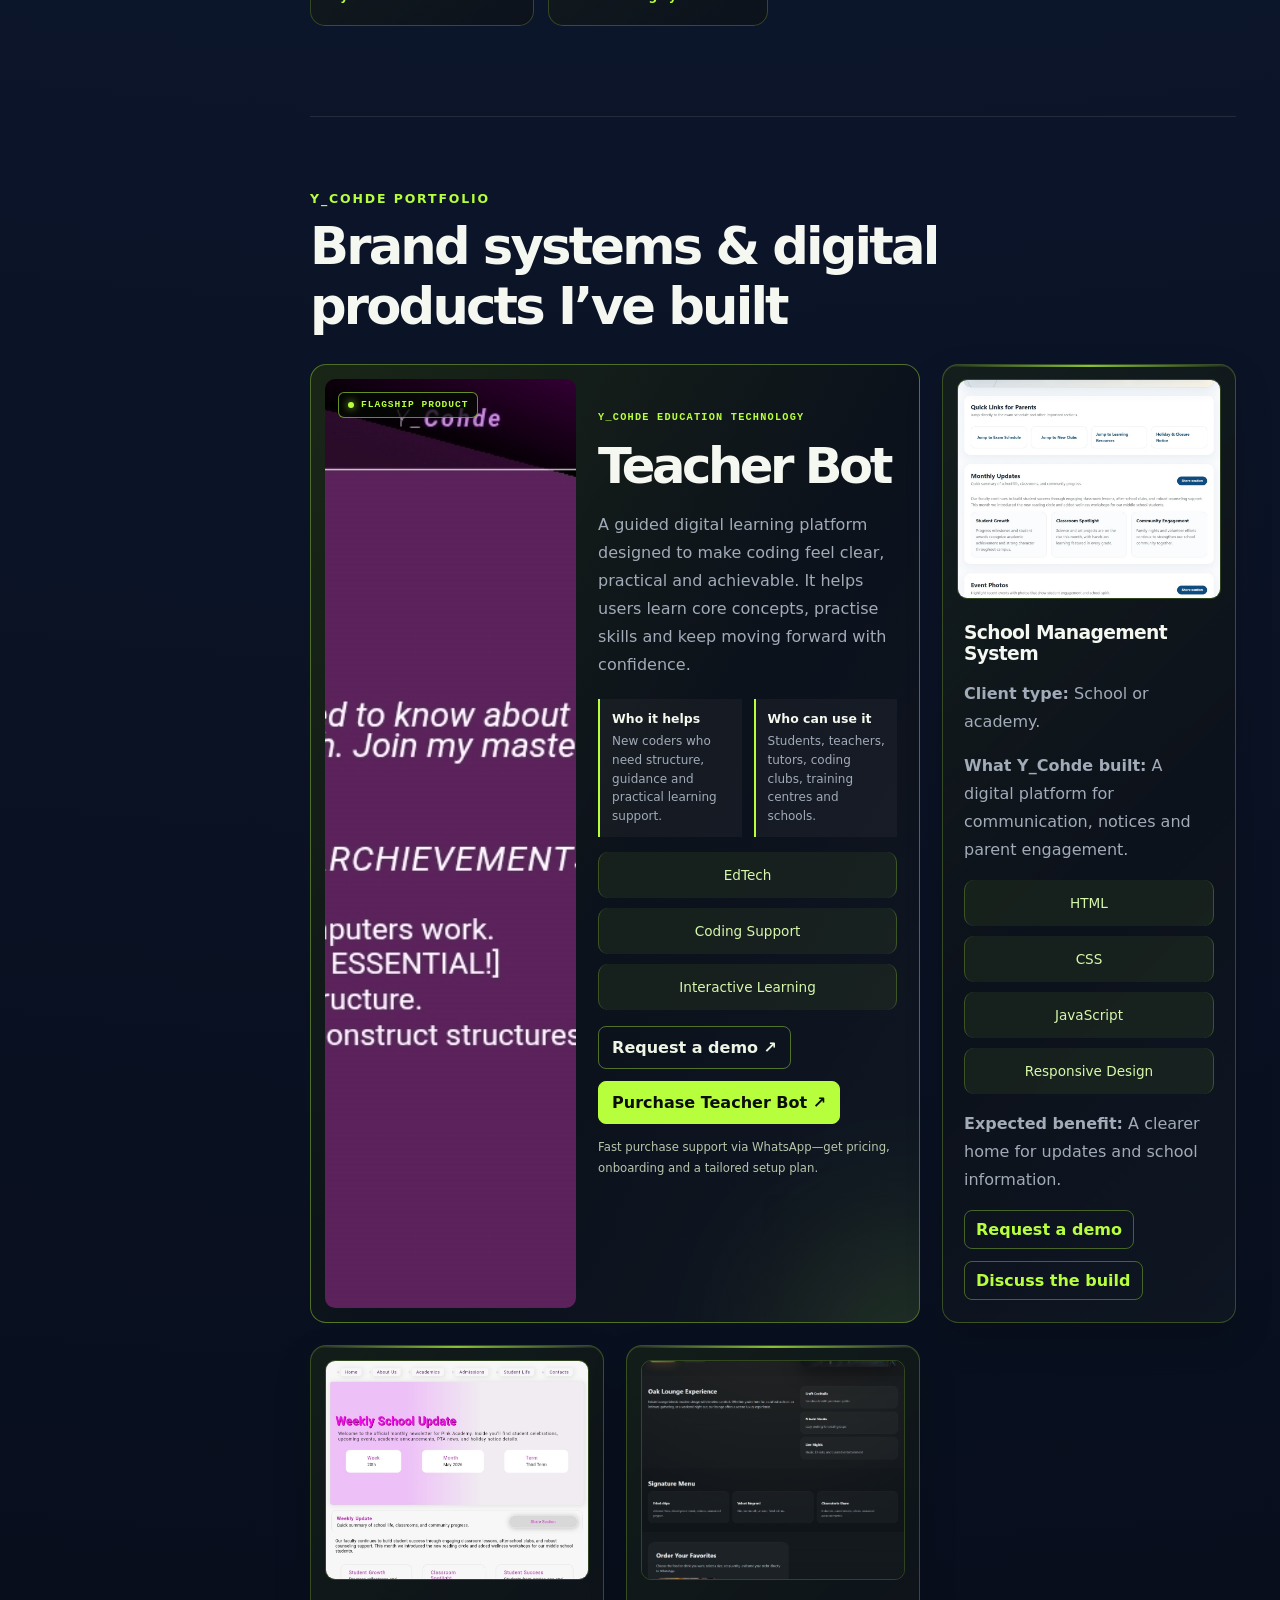
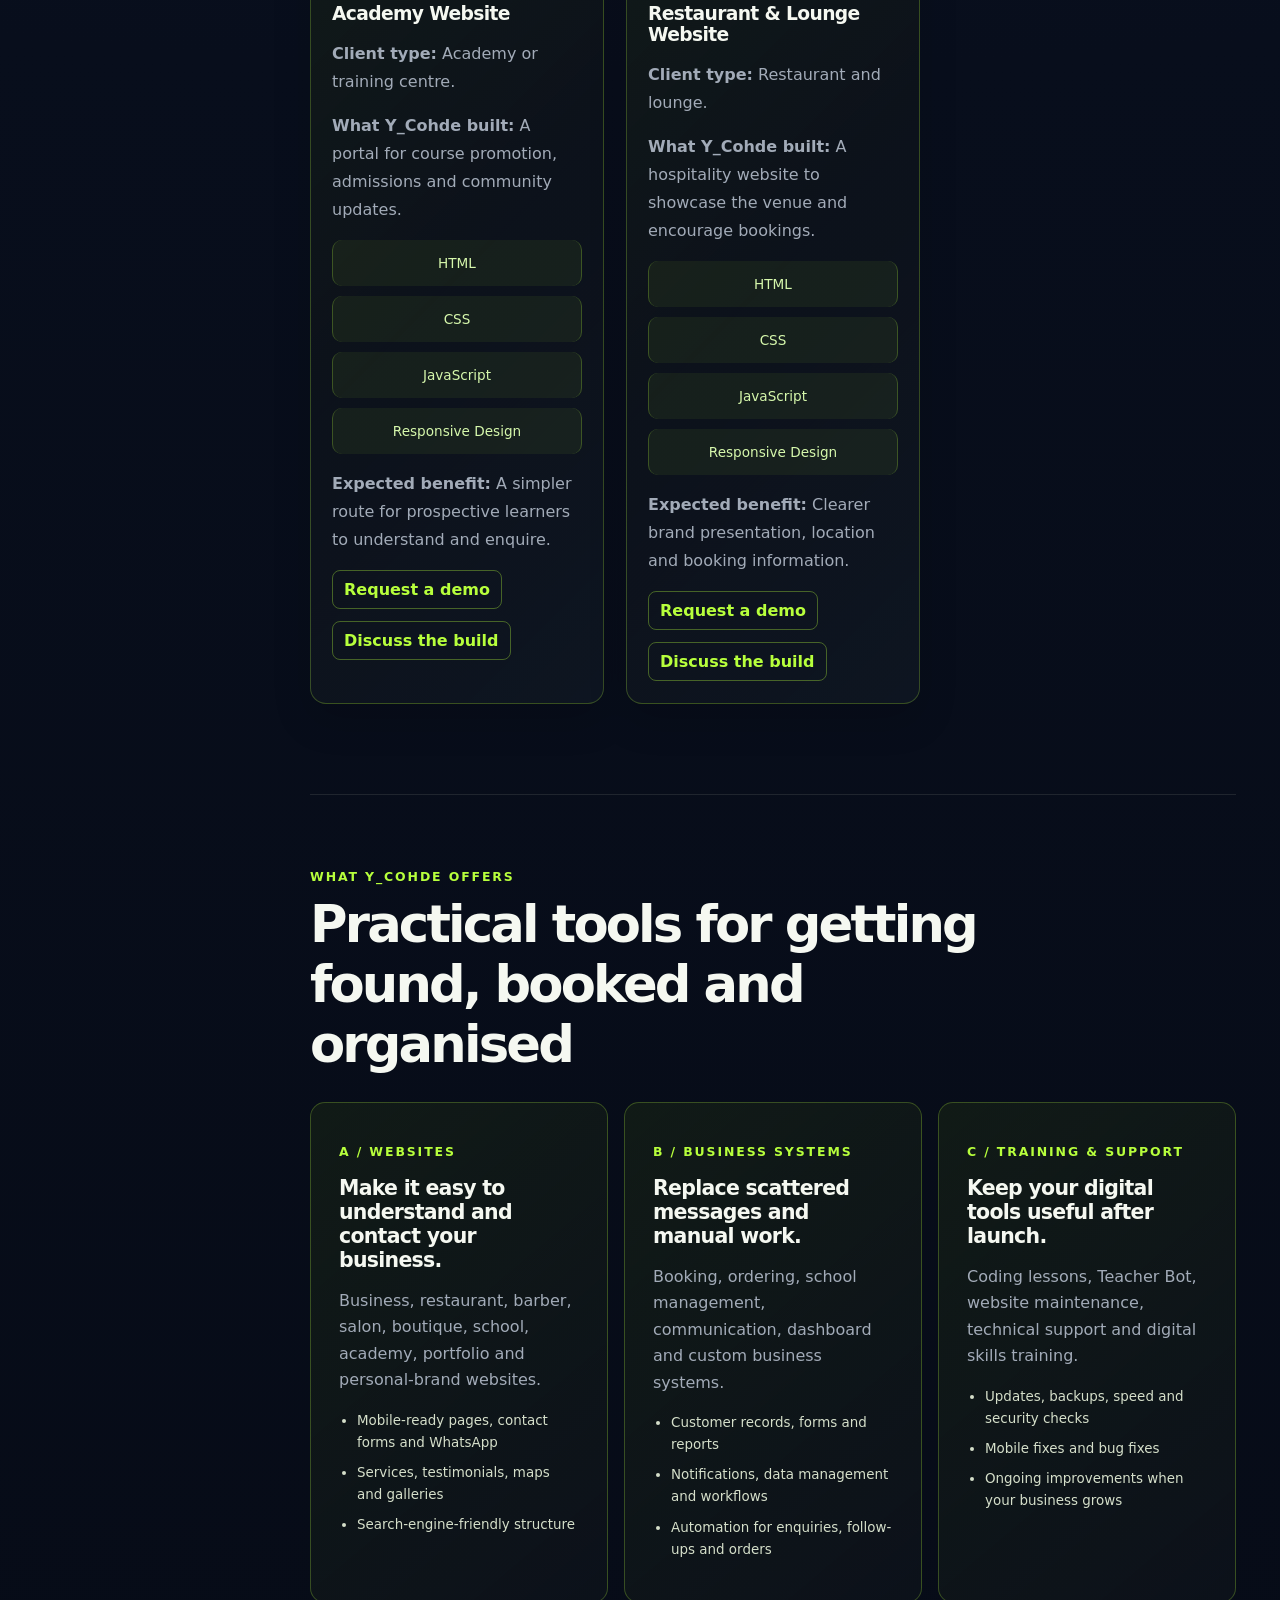
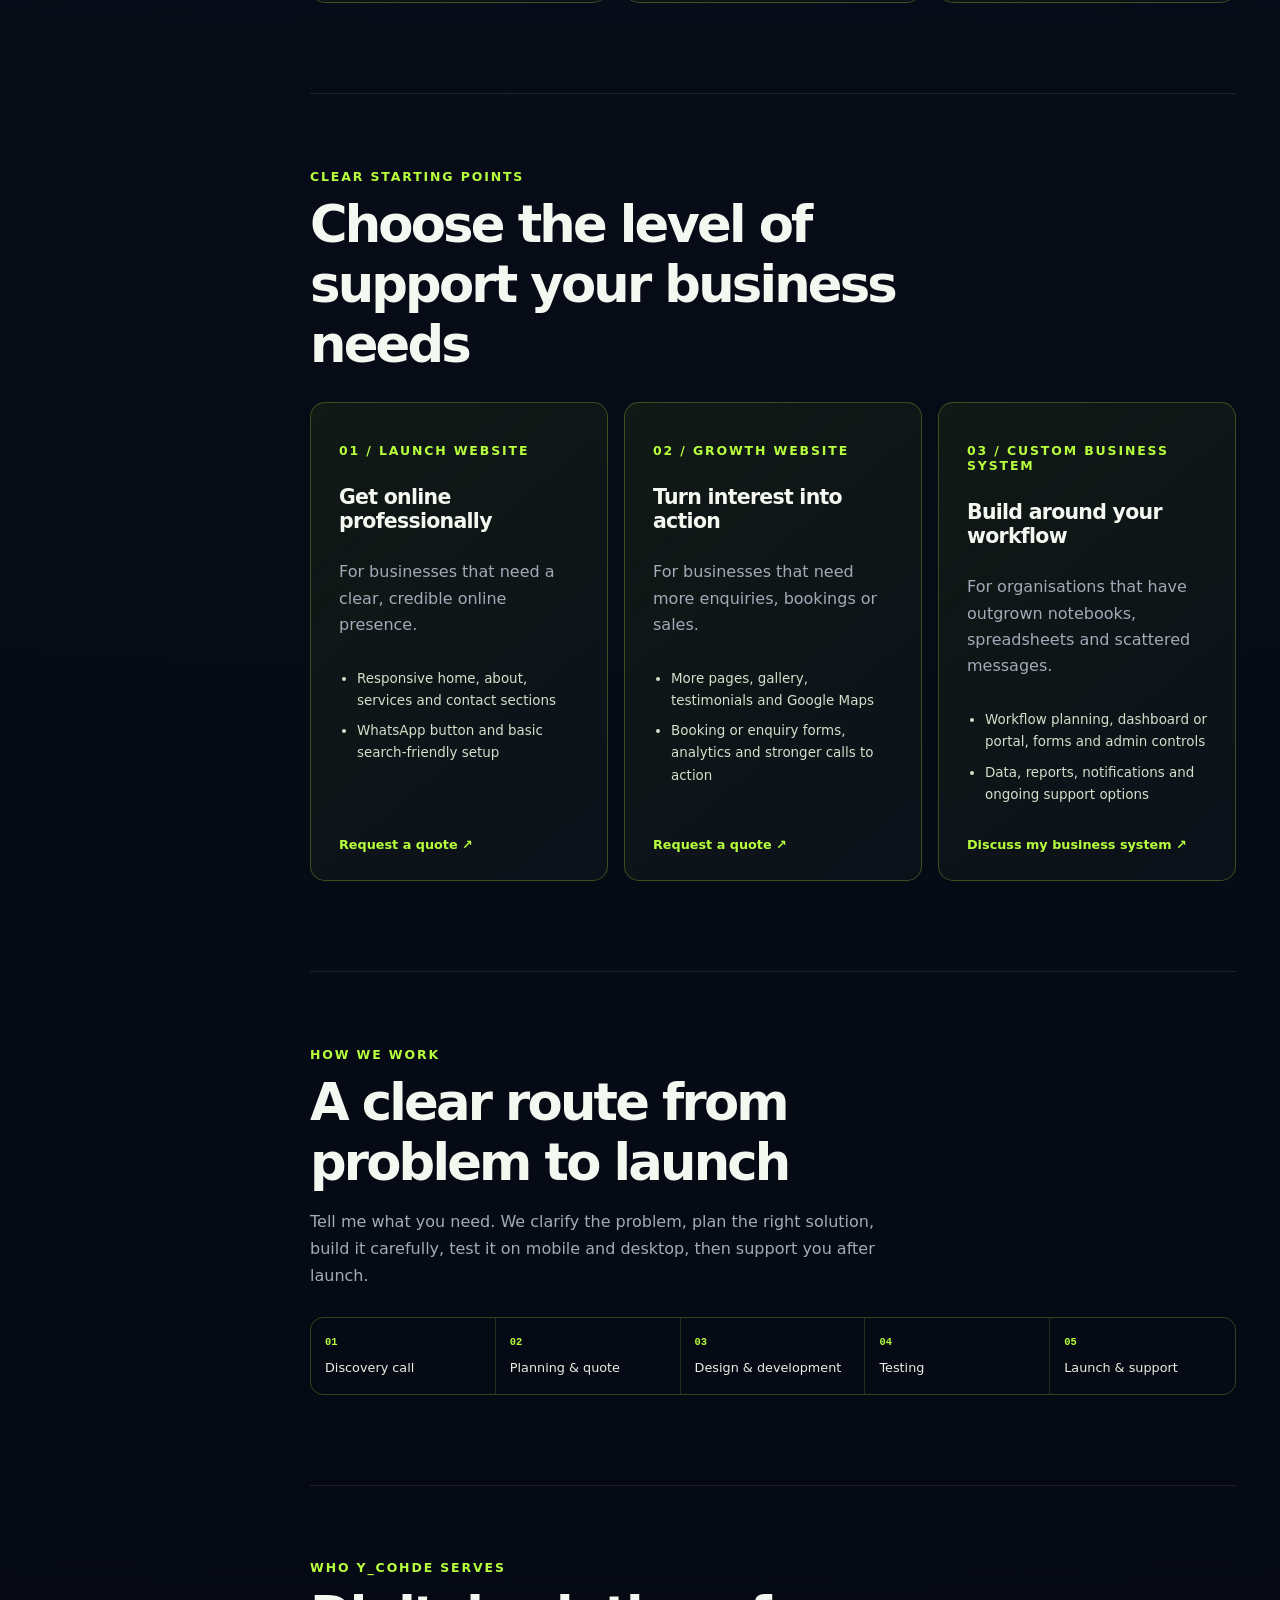
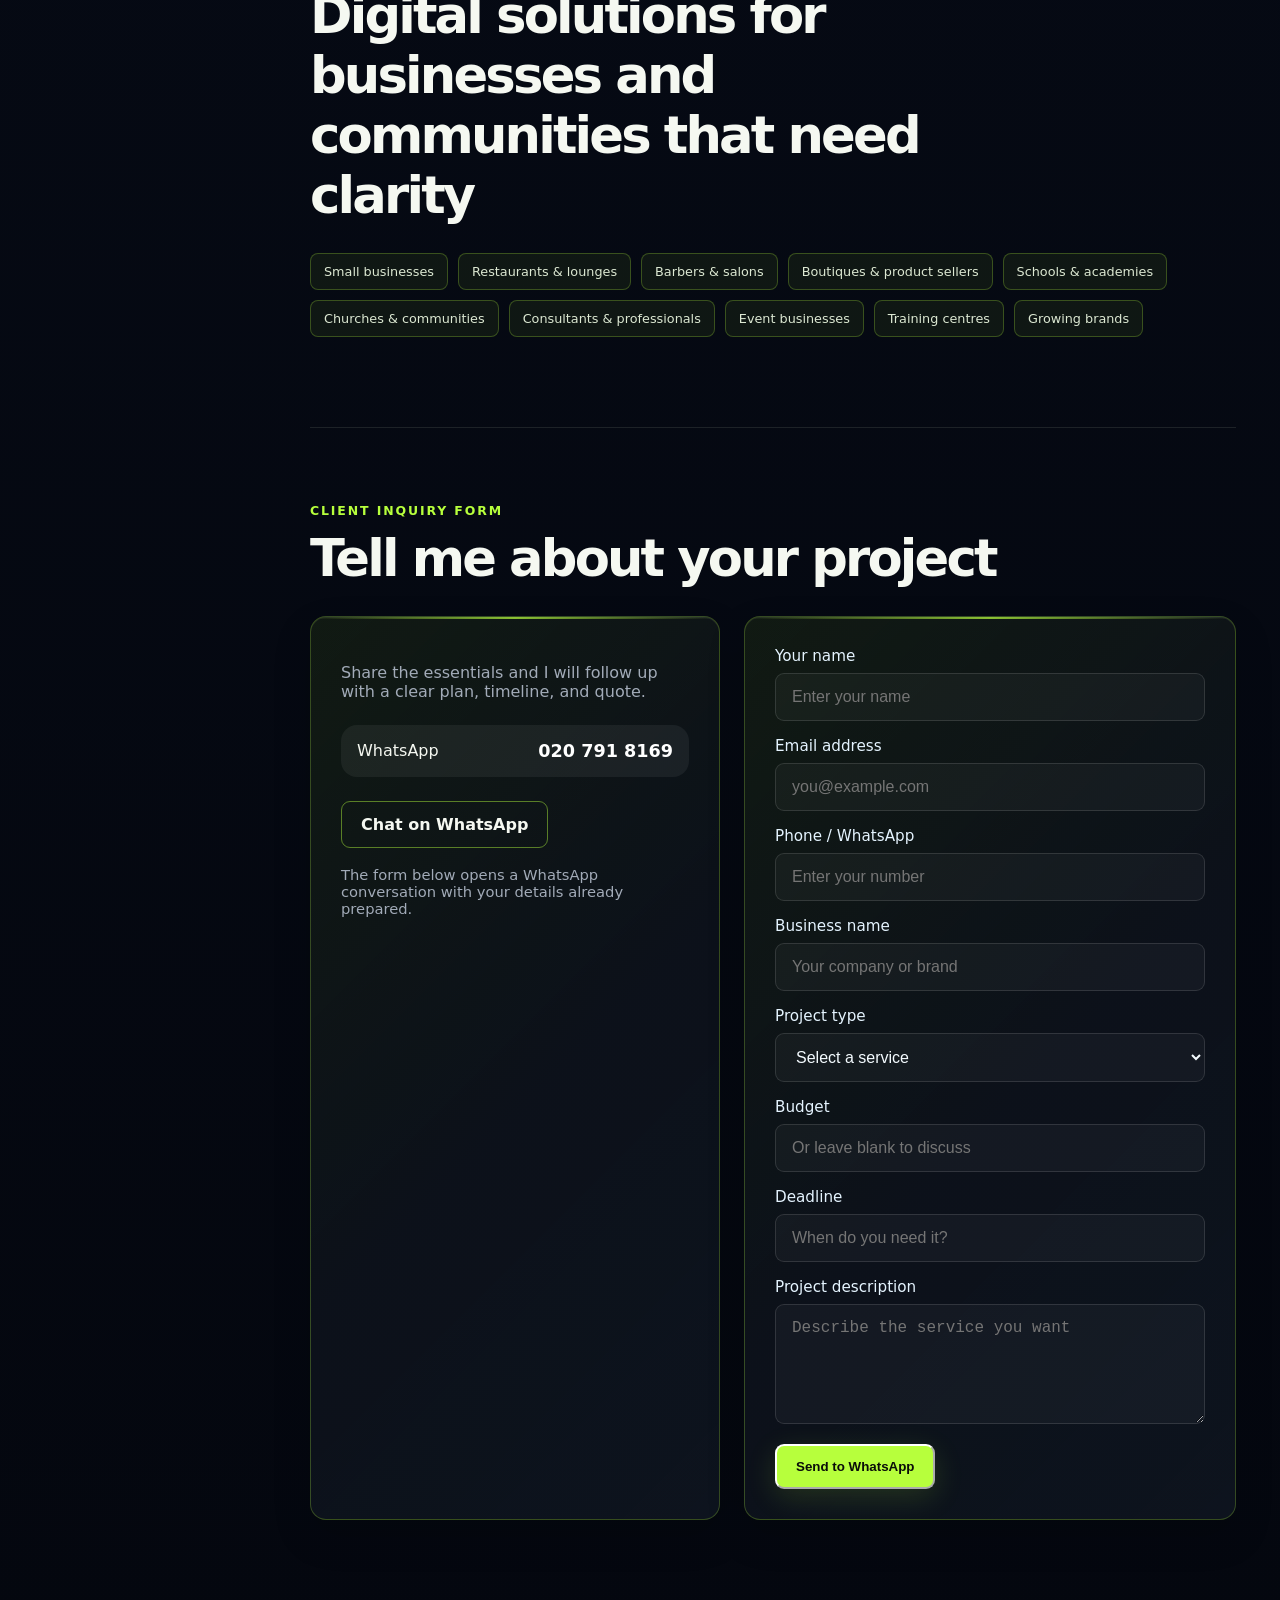
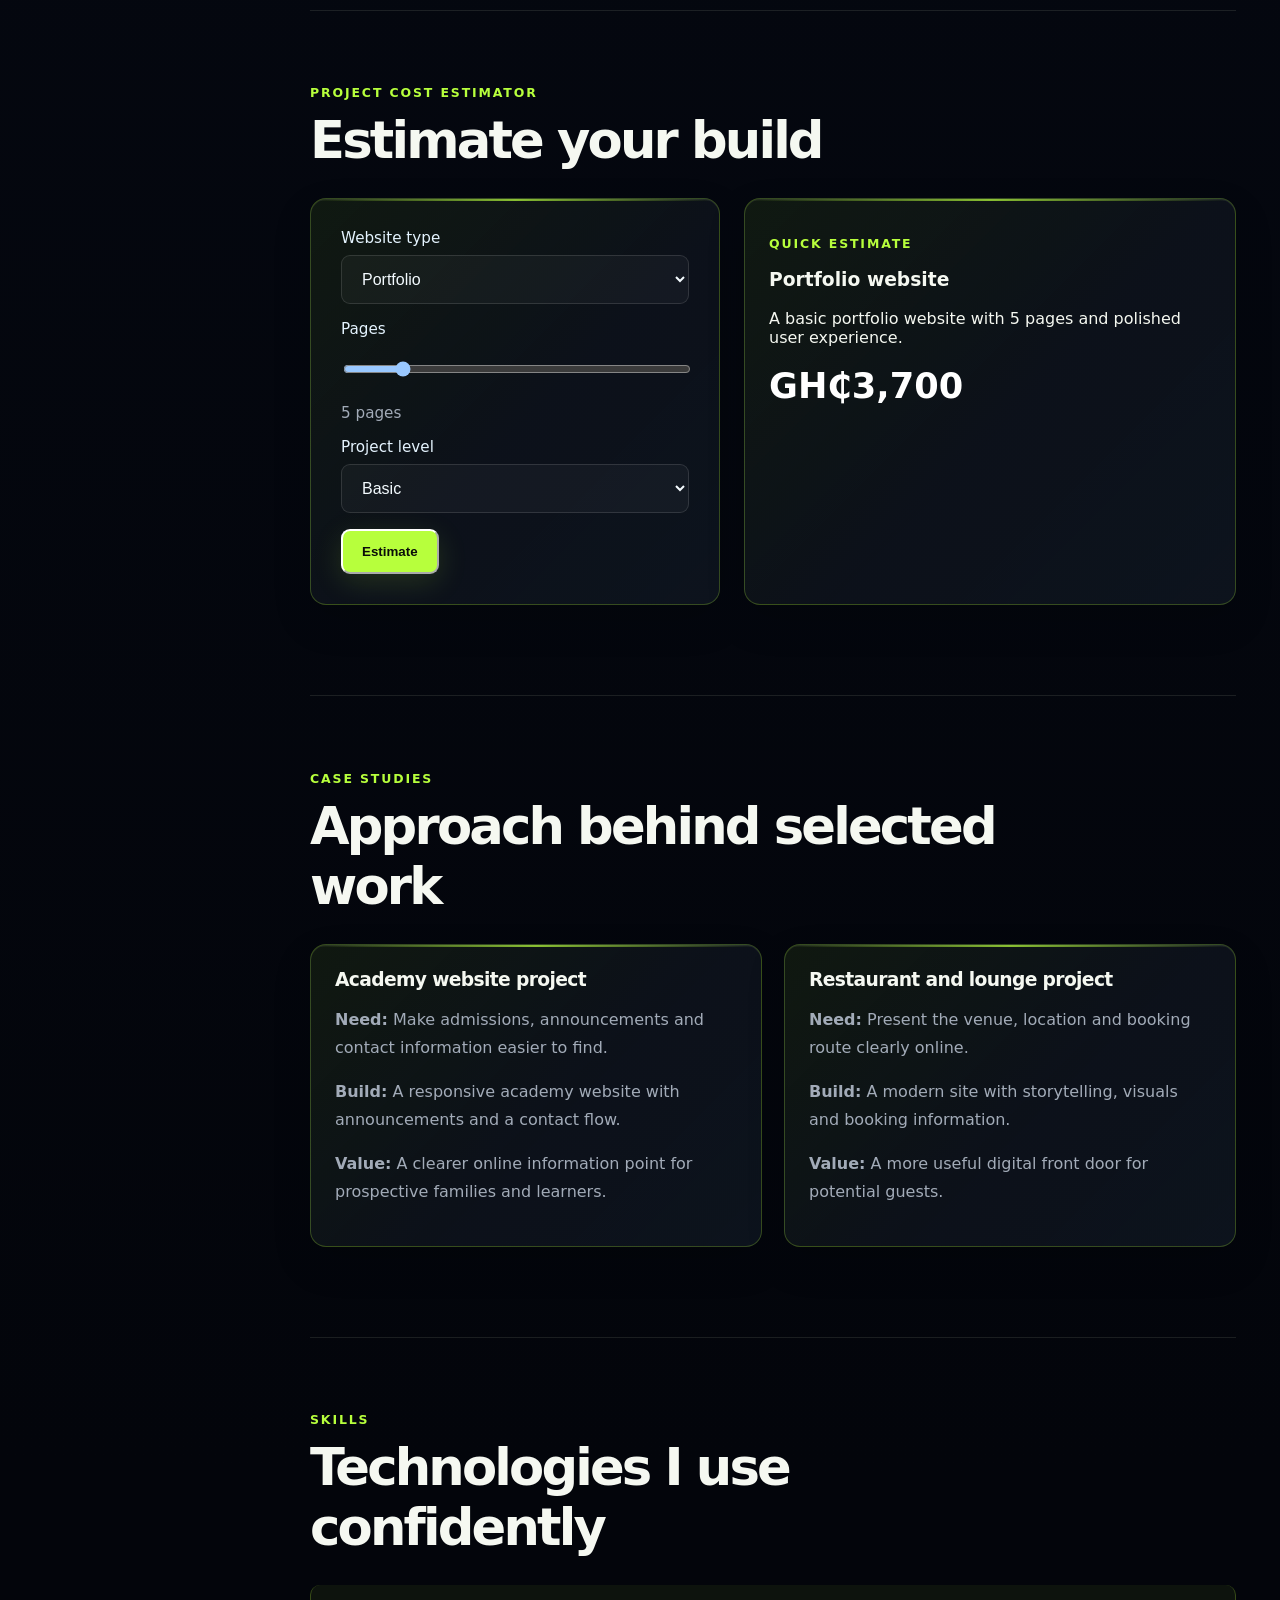
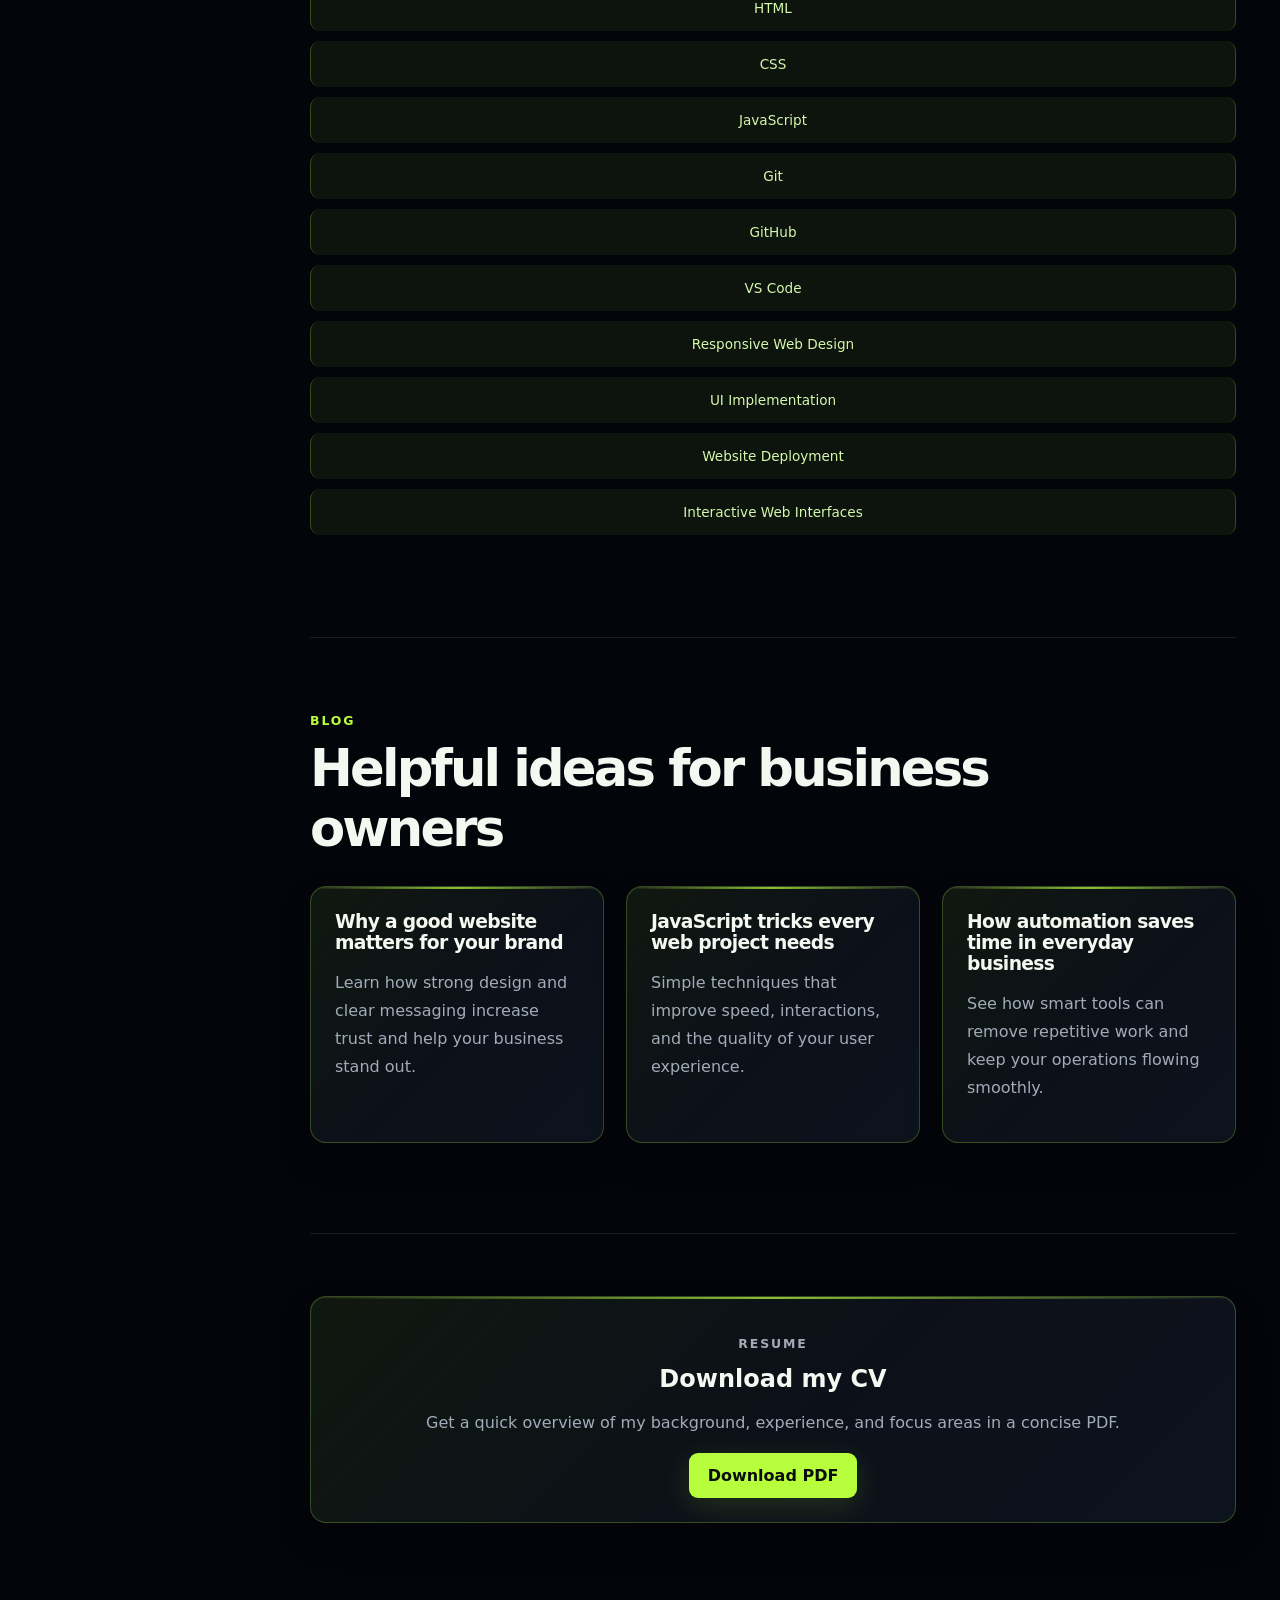
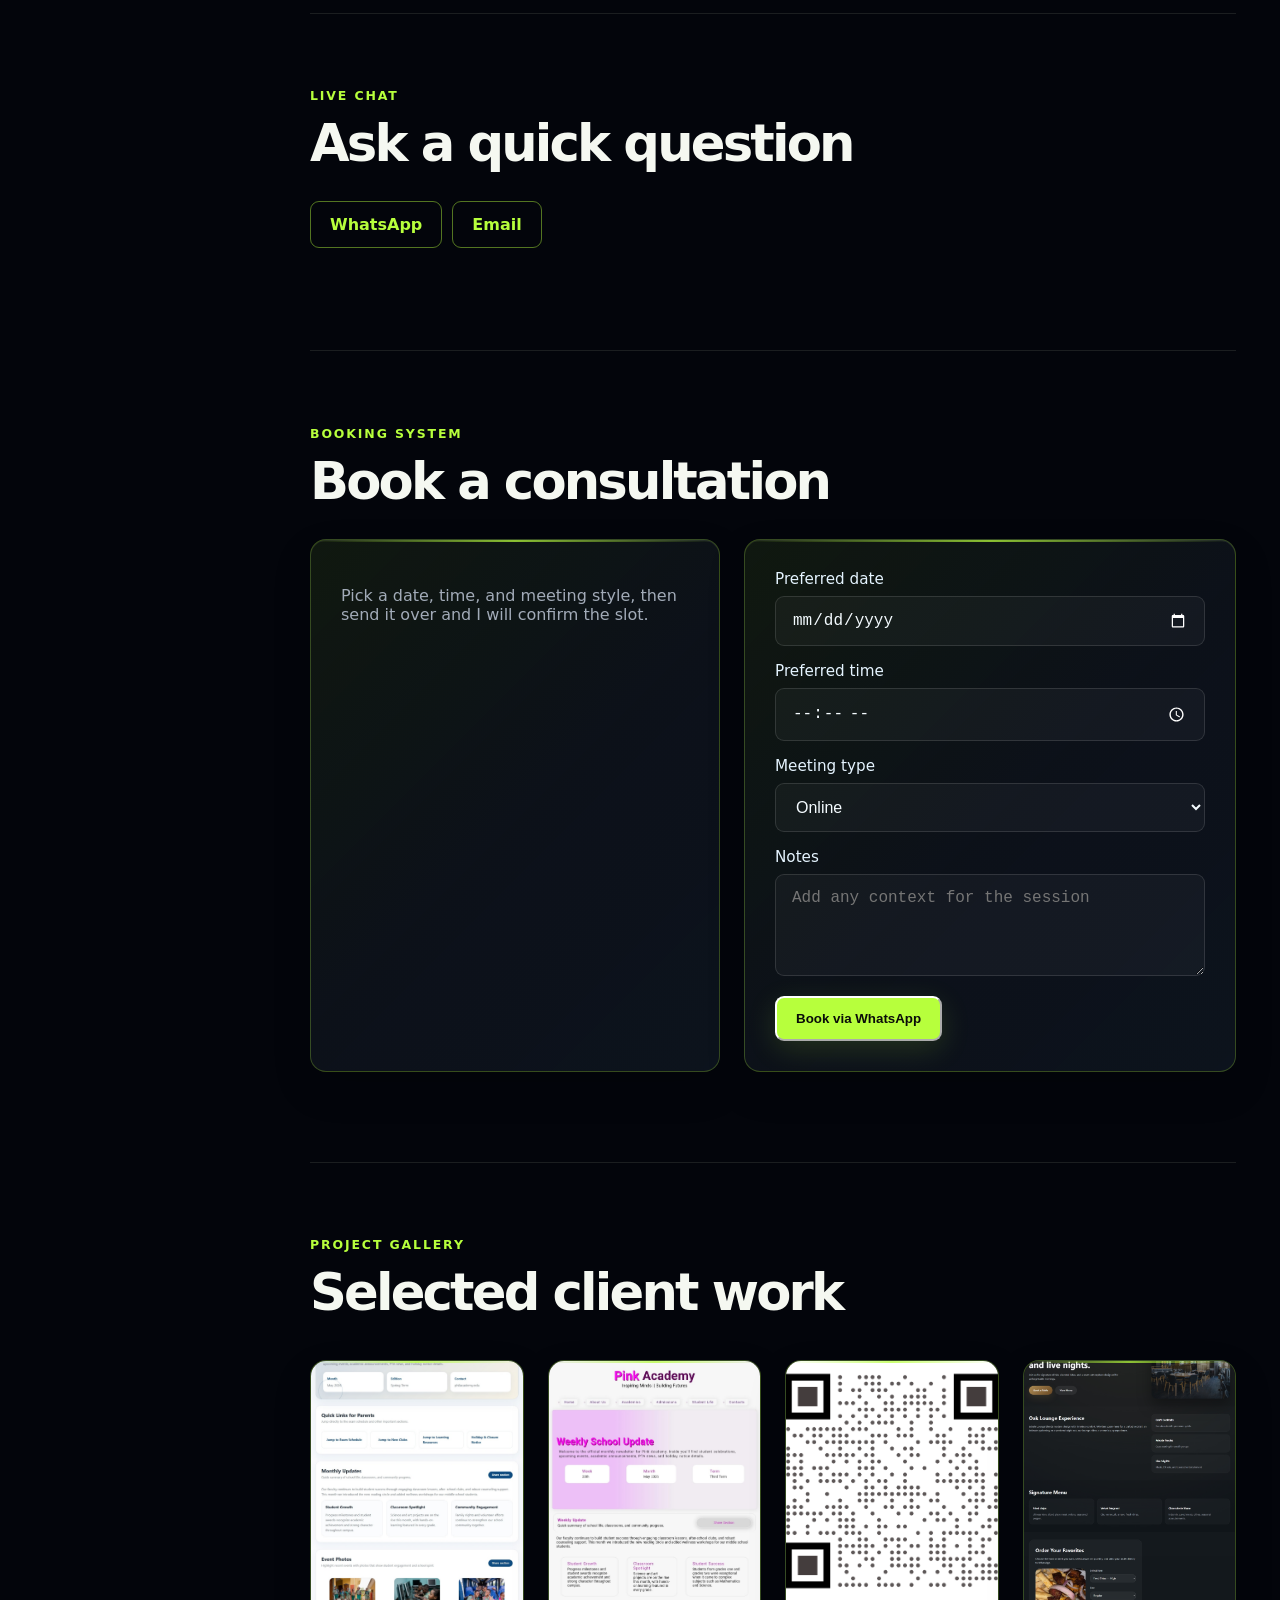
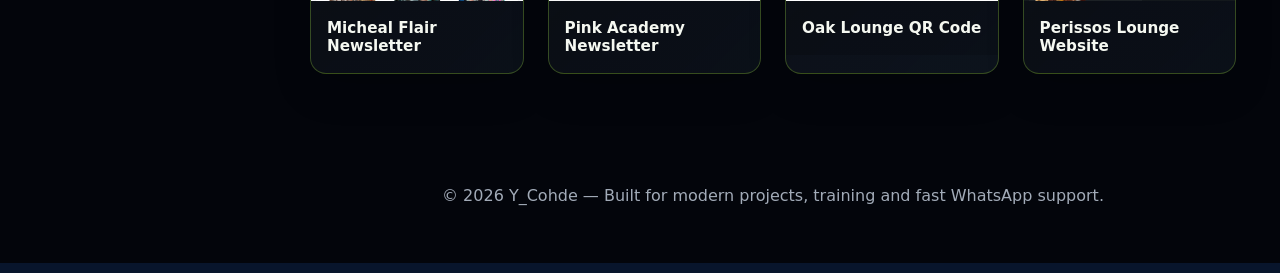
==== commit 77dfcb18: "Y_Cohde official website" ====
--- a/index.html
+++ b/index.html
@@ -355,7 +355,7 @@
                 </p>
                 <div class="tag-list">
                   <span>HTML</span><span>CSS</span><span>JavaScript</span
-                  ><span>PHP</span>
+                  ><span>Responsive Design</span>
                 </div>
                 <p>
                   <strong>Expected benefit:</strong> A clearer home for updates
@@ -380,8 +380,8 @@
                   promotion, admissions and community updates.
                 </p>
                 <div class="tag-list">
-                  <span>HTML</span><span>CSS</span><span>Responsive</span
-                  ><span>MySQL</span>
+                  <span>HTML</span><span>CSS</span><span>JavaScript</span
+                  ><span>Responsive Design</span>
                 </div>
                 <p>
                   <strong>Expected benefit:</strong> A simpler route for
@@ -406,8 +406,8 @@
                   showcase the venue and encourage bookings.
                 </p>
                 <div class="tag-list">
-                  <span>React</span><span>Node.js</span><span>CSS</span
-                  ><span>API</span>
+                  <span>HTML</span><span>CSS</span><span>JavaScript</span
+                  ><span>Responsive Design</span>
                 </div>
                 <p>
                   <strong>Expected benefit:</strong> Clearer brand presentation,
@@ -797,8 +797,9 @@
           </div>
           <div class="skills-list">
             <span>HTML</span><span>CSS</span><span>JavaScript</span
-            ><span>PHP</span><span>MySQL</span><span>React</span
-            ><span>Node.js</span><span>Git</span><span>Responsive Design</span>
+            ><span>Git</span><span>GitHub</span><span>VS Code</span
+            ><span>Responsive Web Design</span><span>UI Implementation</span
+            ><span>Website Deployment</span><span>Interactive Web Interfaces</span>
           </div>
         </section>
 
--- a/styles.css
+++ b/styles.css
@@ -1026,6 +1026,7 @@
 .portfolio-hero h1 { max-width: 820px; margin: 13px 0 20px; font-size: clamp(3rem, 6vw, 6rem); letter-spacing: -.075em; line-height: .94; }
 .portfolio-hero h1 em { color: var(--accent); font-style: normal; }
 .portfolio-hero > p:not(.eyebrow):not(.section-label) { max-width: 630px; color: var(--muted); font-size: 1.05rem; line-height: 1.7; }
+.portfolio-tech-line { margin-top: 18px !important; color: #d6f8ac !important; font-size: .8rem !important; font-weight: 800; }
 .portfolio-intro > p { max-width: 760px; color: var(--muted); font-size: 1.05rem; line-height: 1.8; }
 .portfolio-skills { display: grid; grid-template-columns: repeat(3, 1fr); gap: 15px; }
 .portfolio-skills article { padding: 25px; border: 1px solid rgba(var(--accent-rgb), .23); border-radius: 14px; background: rgba(18,23,33,.7); }
@@ -1046,6 +1047,7 @@
 .agency-project dl div { padding-left: 13px; border-left: 2px solid rgba(var(--accent-rgb), .45); }
 .agency-project dt { color: var(--accent); font-size: .64rem; font-weight: 800; letter-spacing: .13em; text-transform: uppercase; }
 .agency-project dd { margin: 5px 0 0; color: #dce8d2; font-size: .84rem; line-height: 1.5; }
+.agency-project dd ul { display: grid; gap: 4px; margin: 0; padding-left: 16px; }
 .portfolio-contact { max-width: 880px; padding-bottom: 60px; }
 .portfolio-contact h2 { margin: 10px 0; font-size: clamp(2rem, 4vw, 3.6rem); letter-spacing: -.06em; }
 .portfolio-contact > p:not(.section-label) { color: var(--muted); font-size: 1.03rem; }
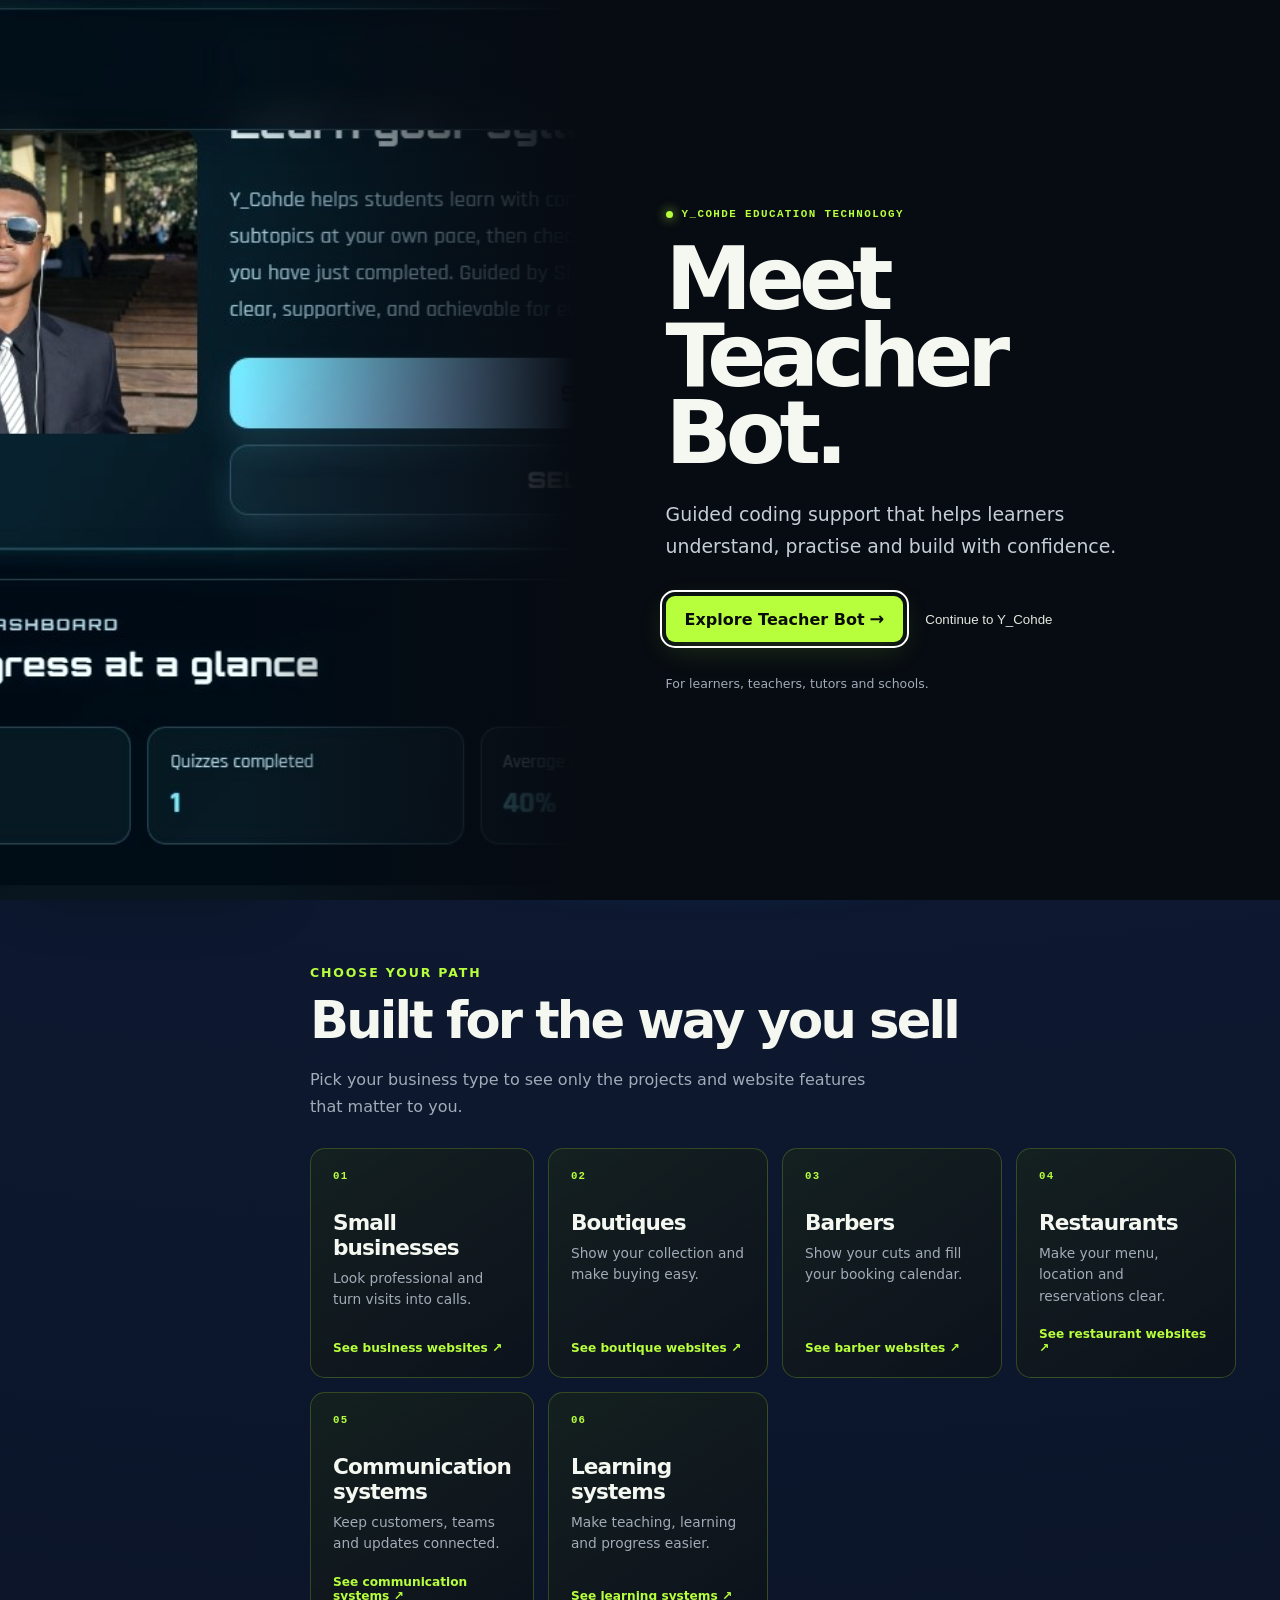
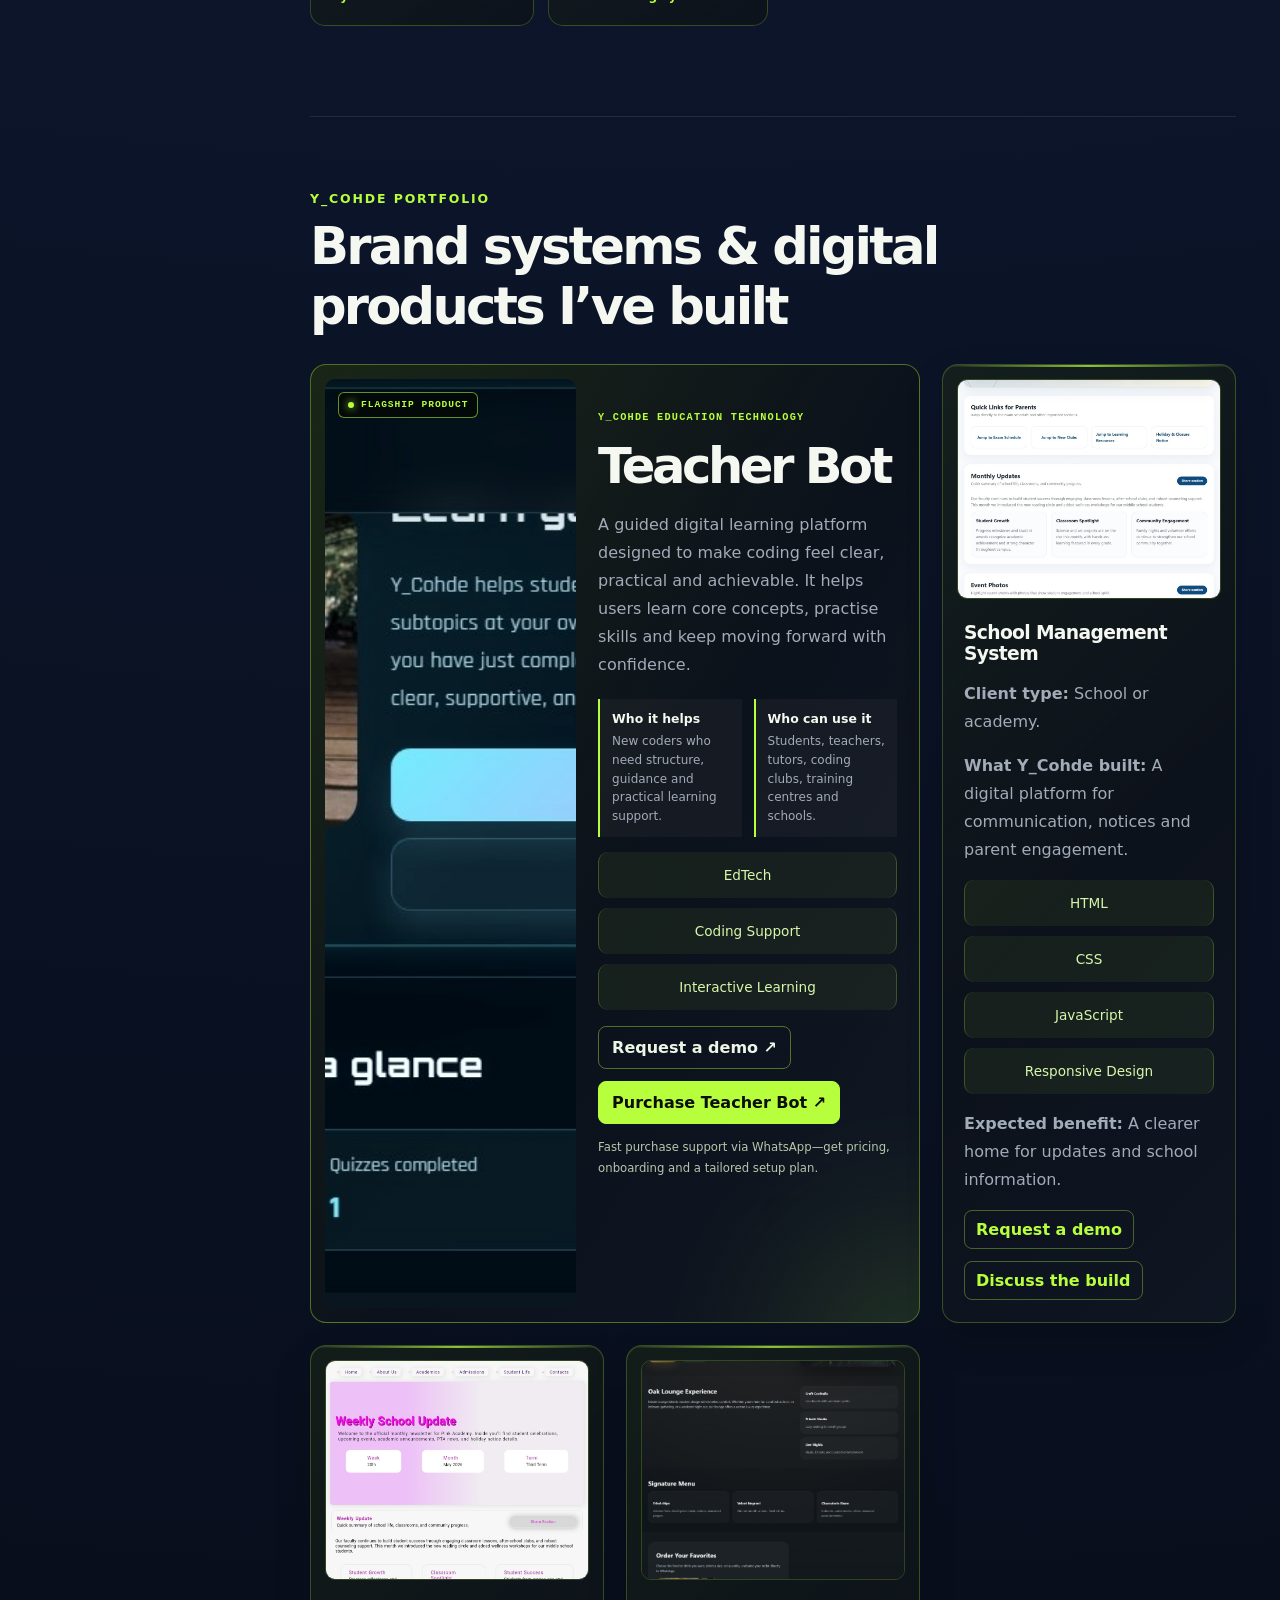
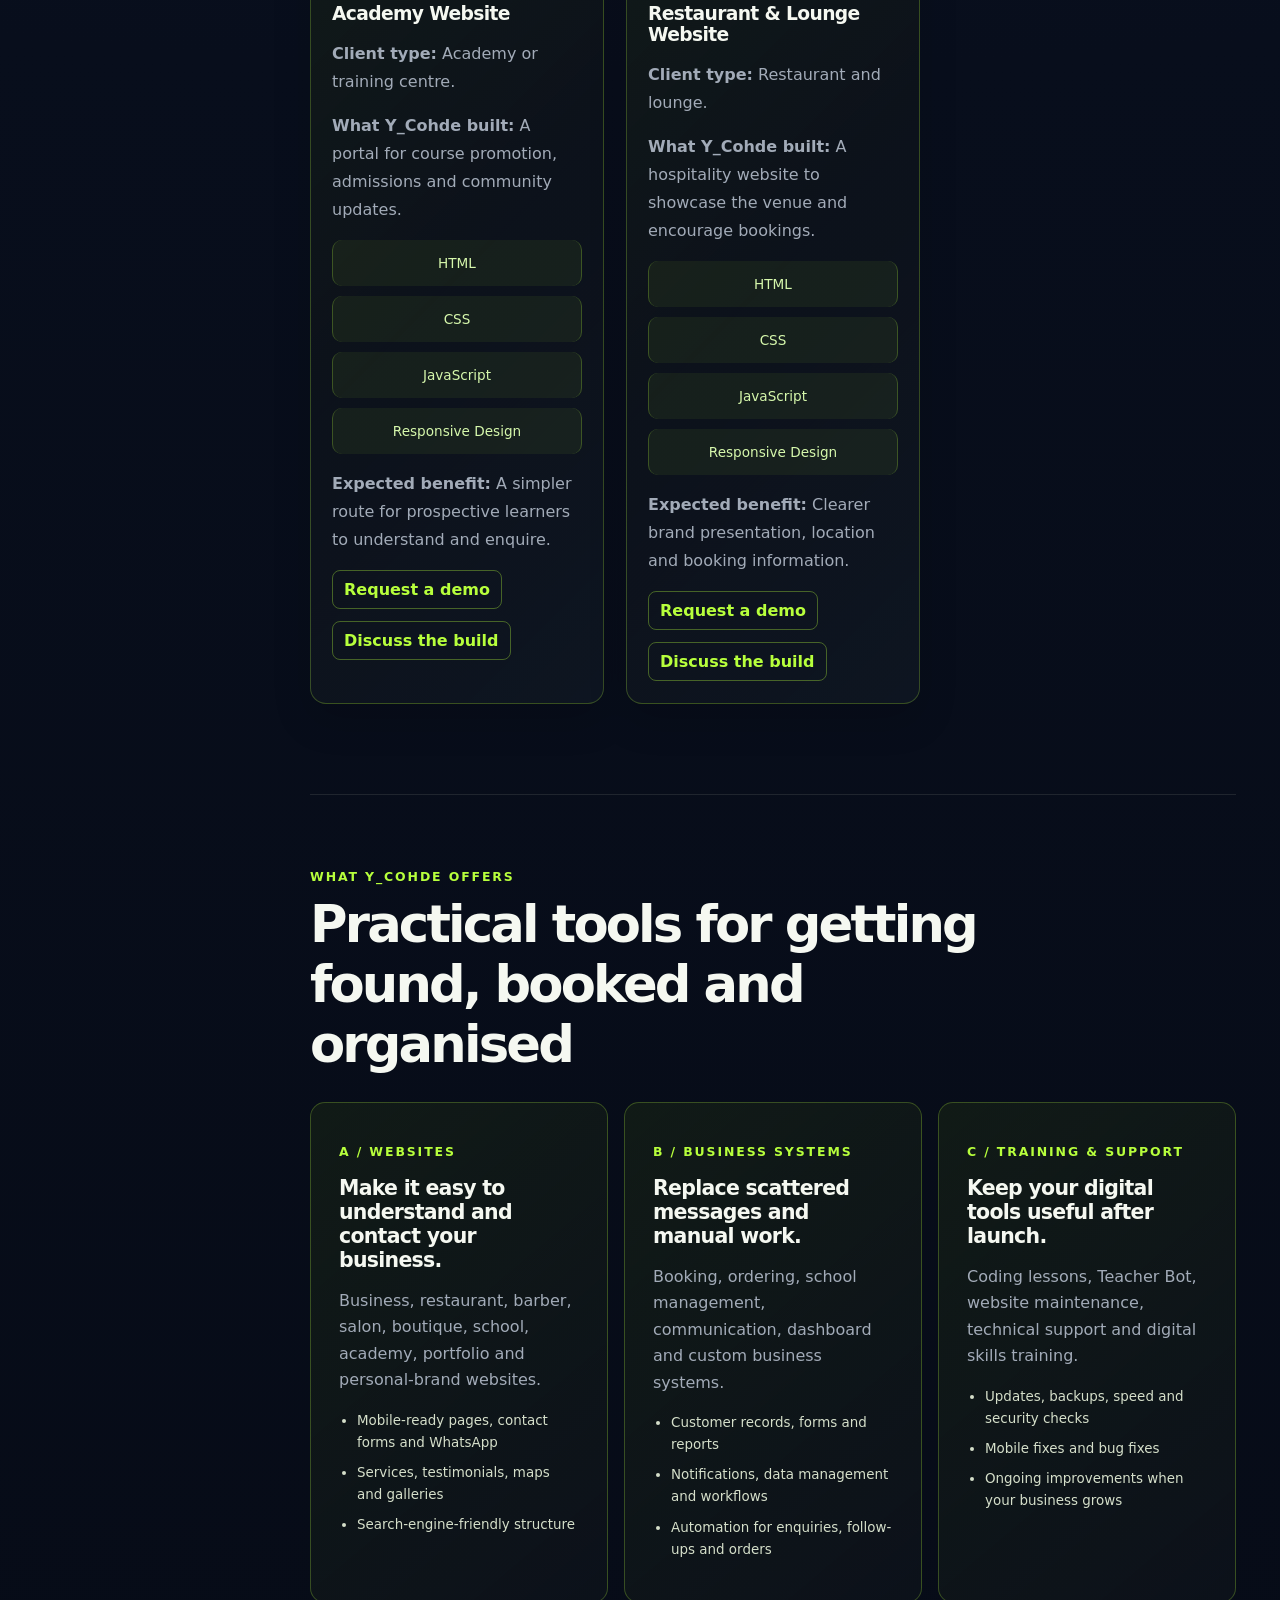
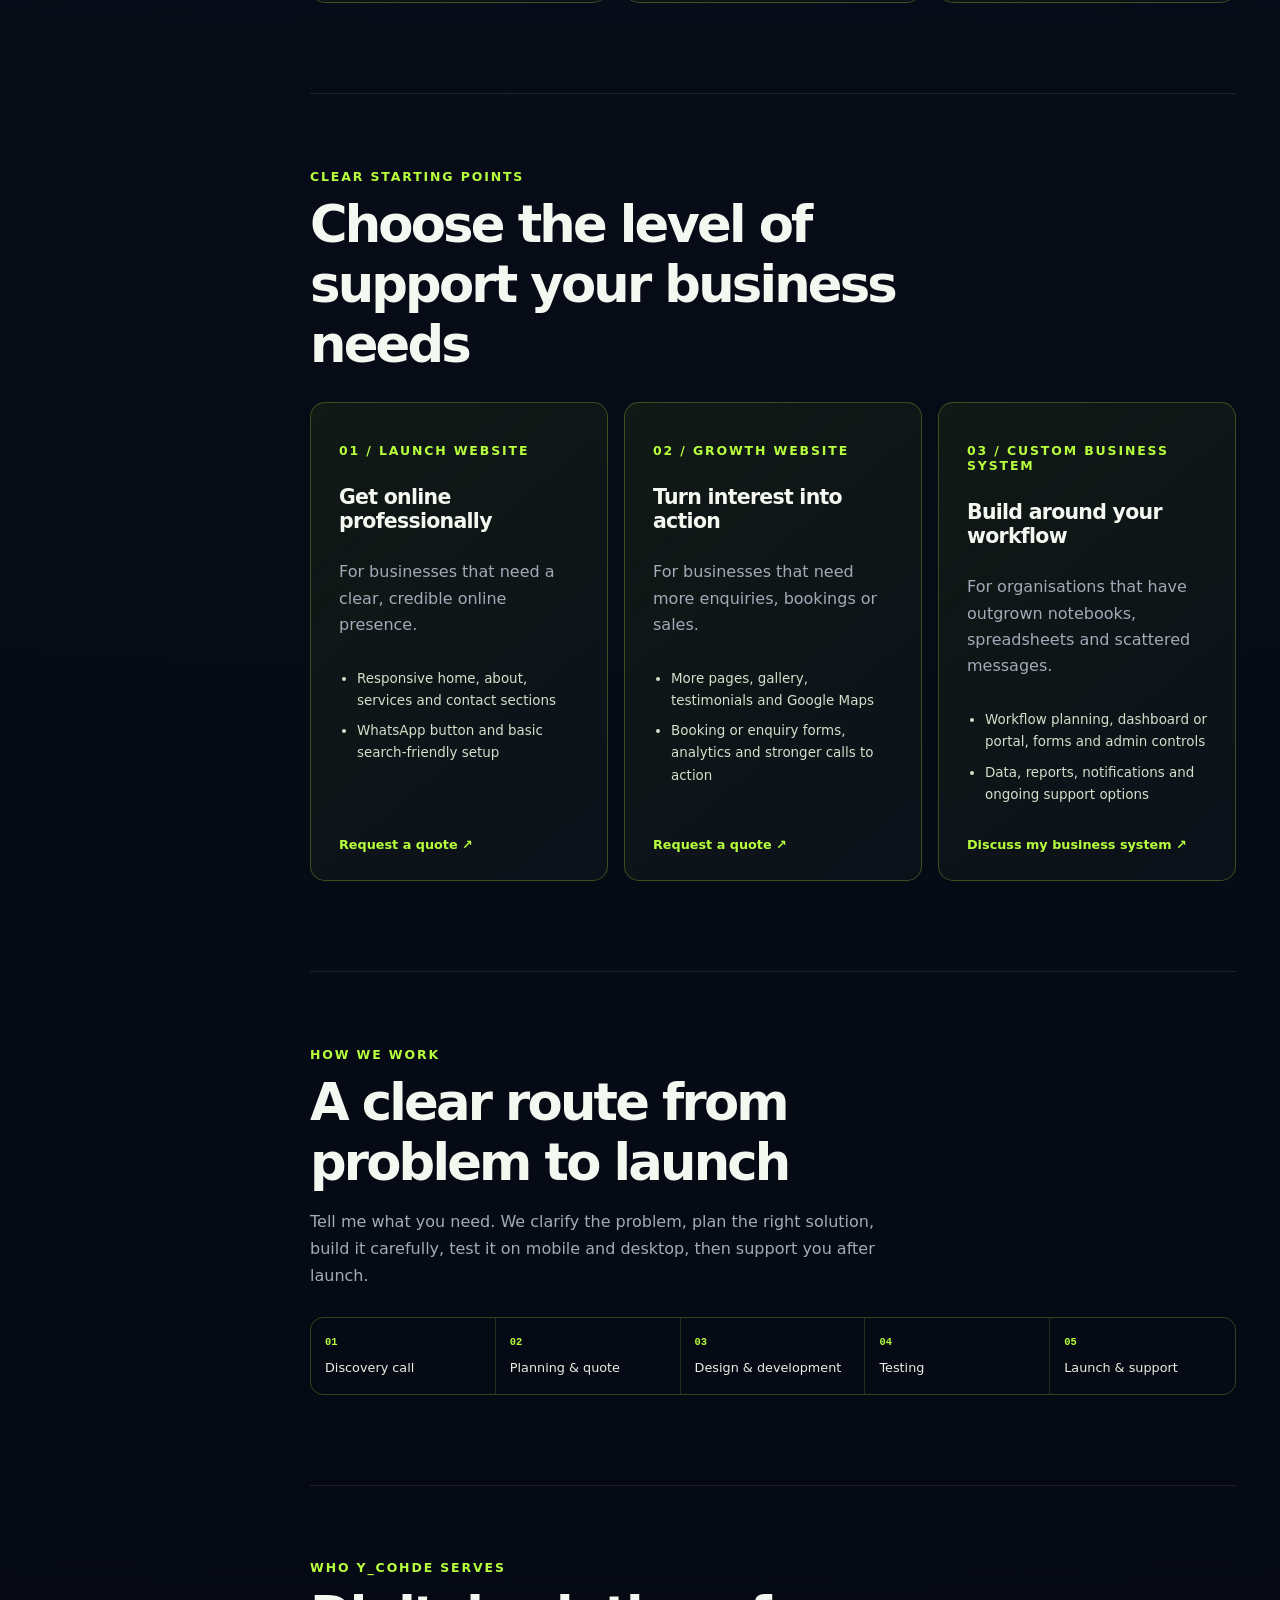
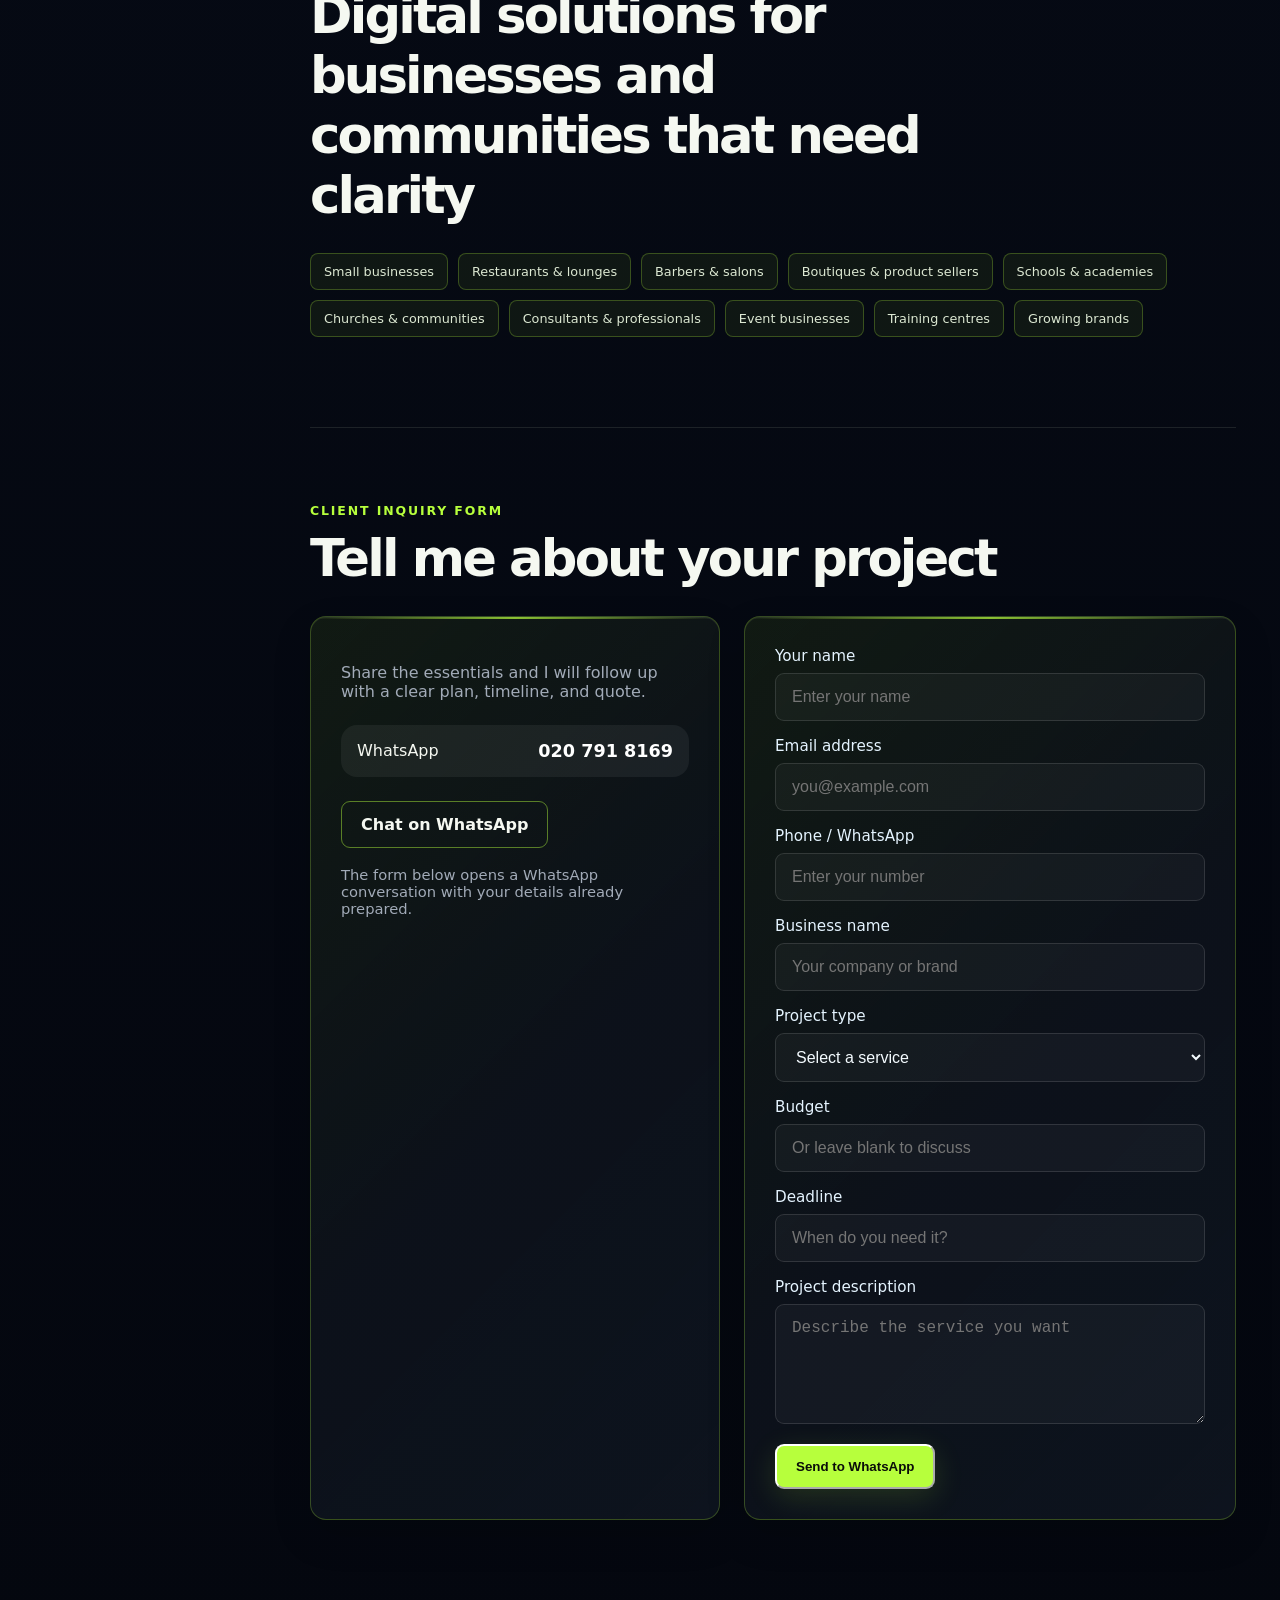
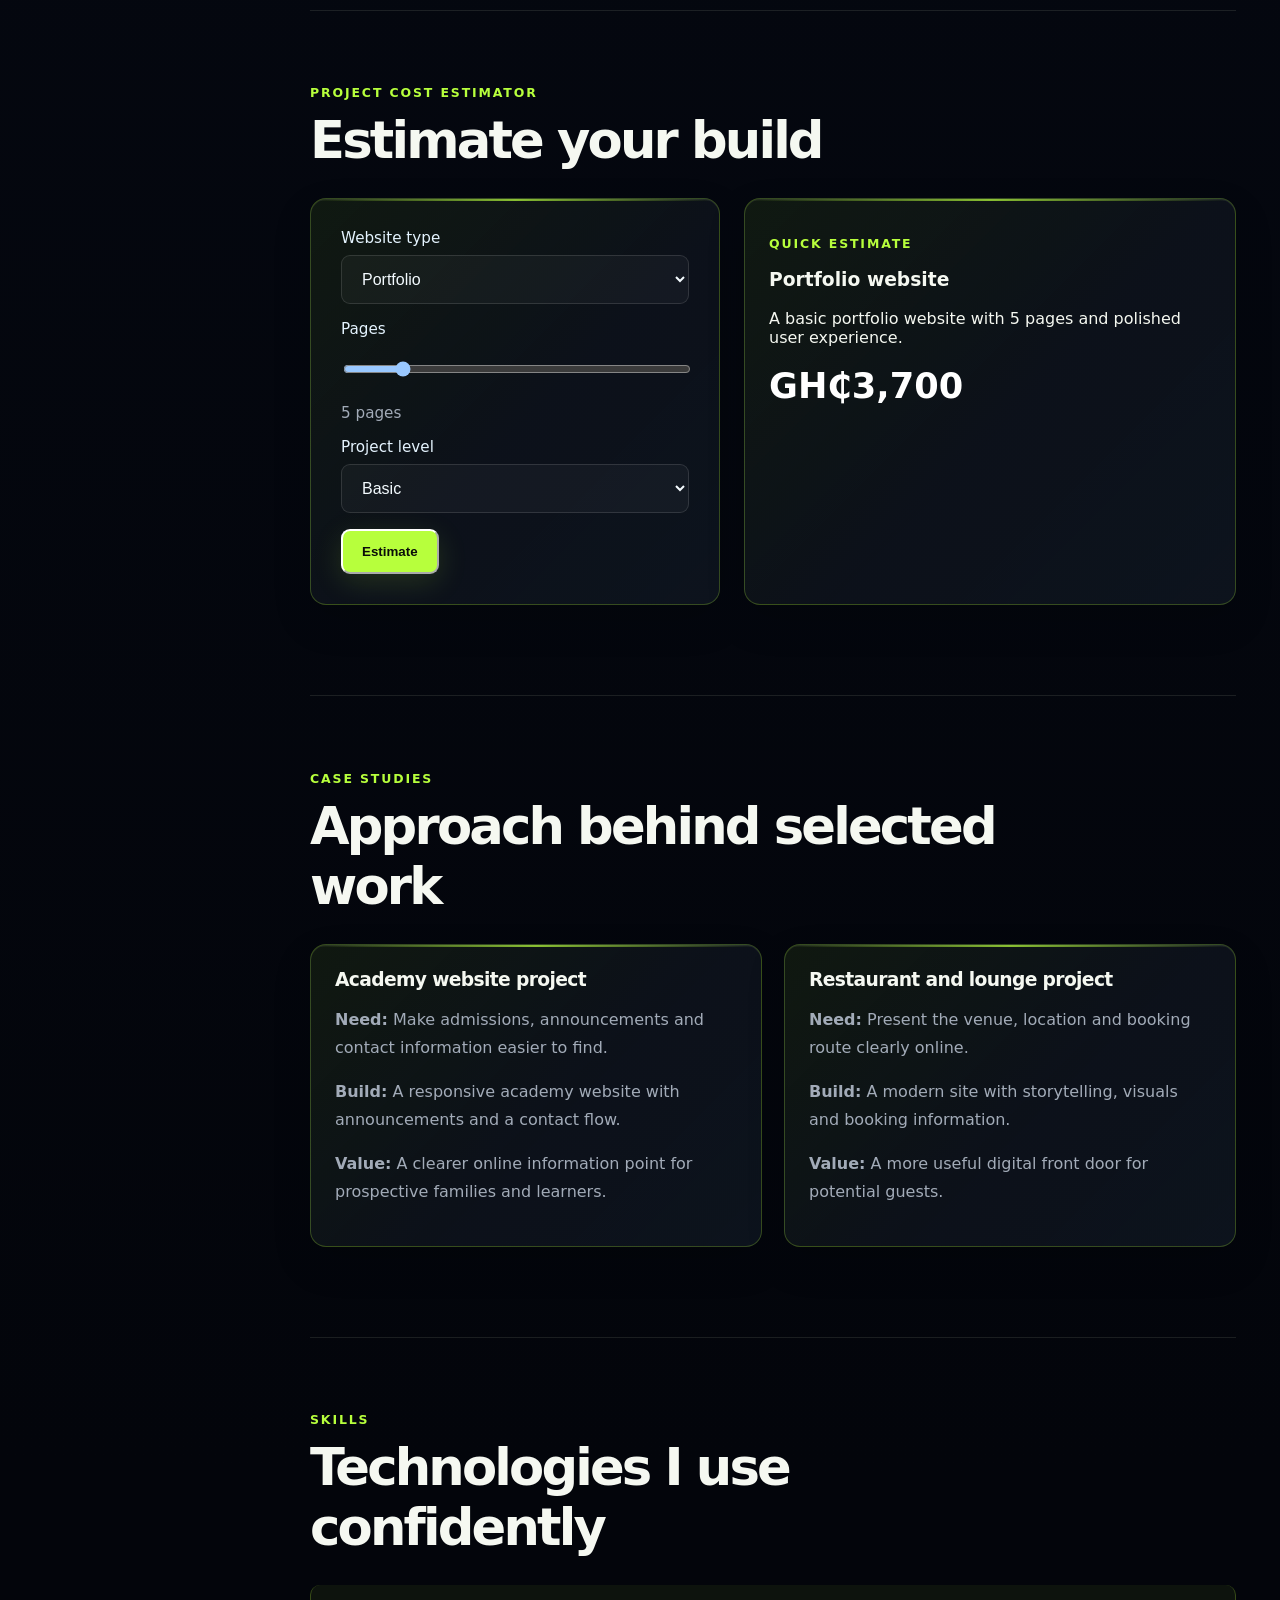
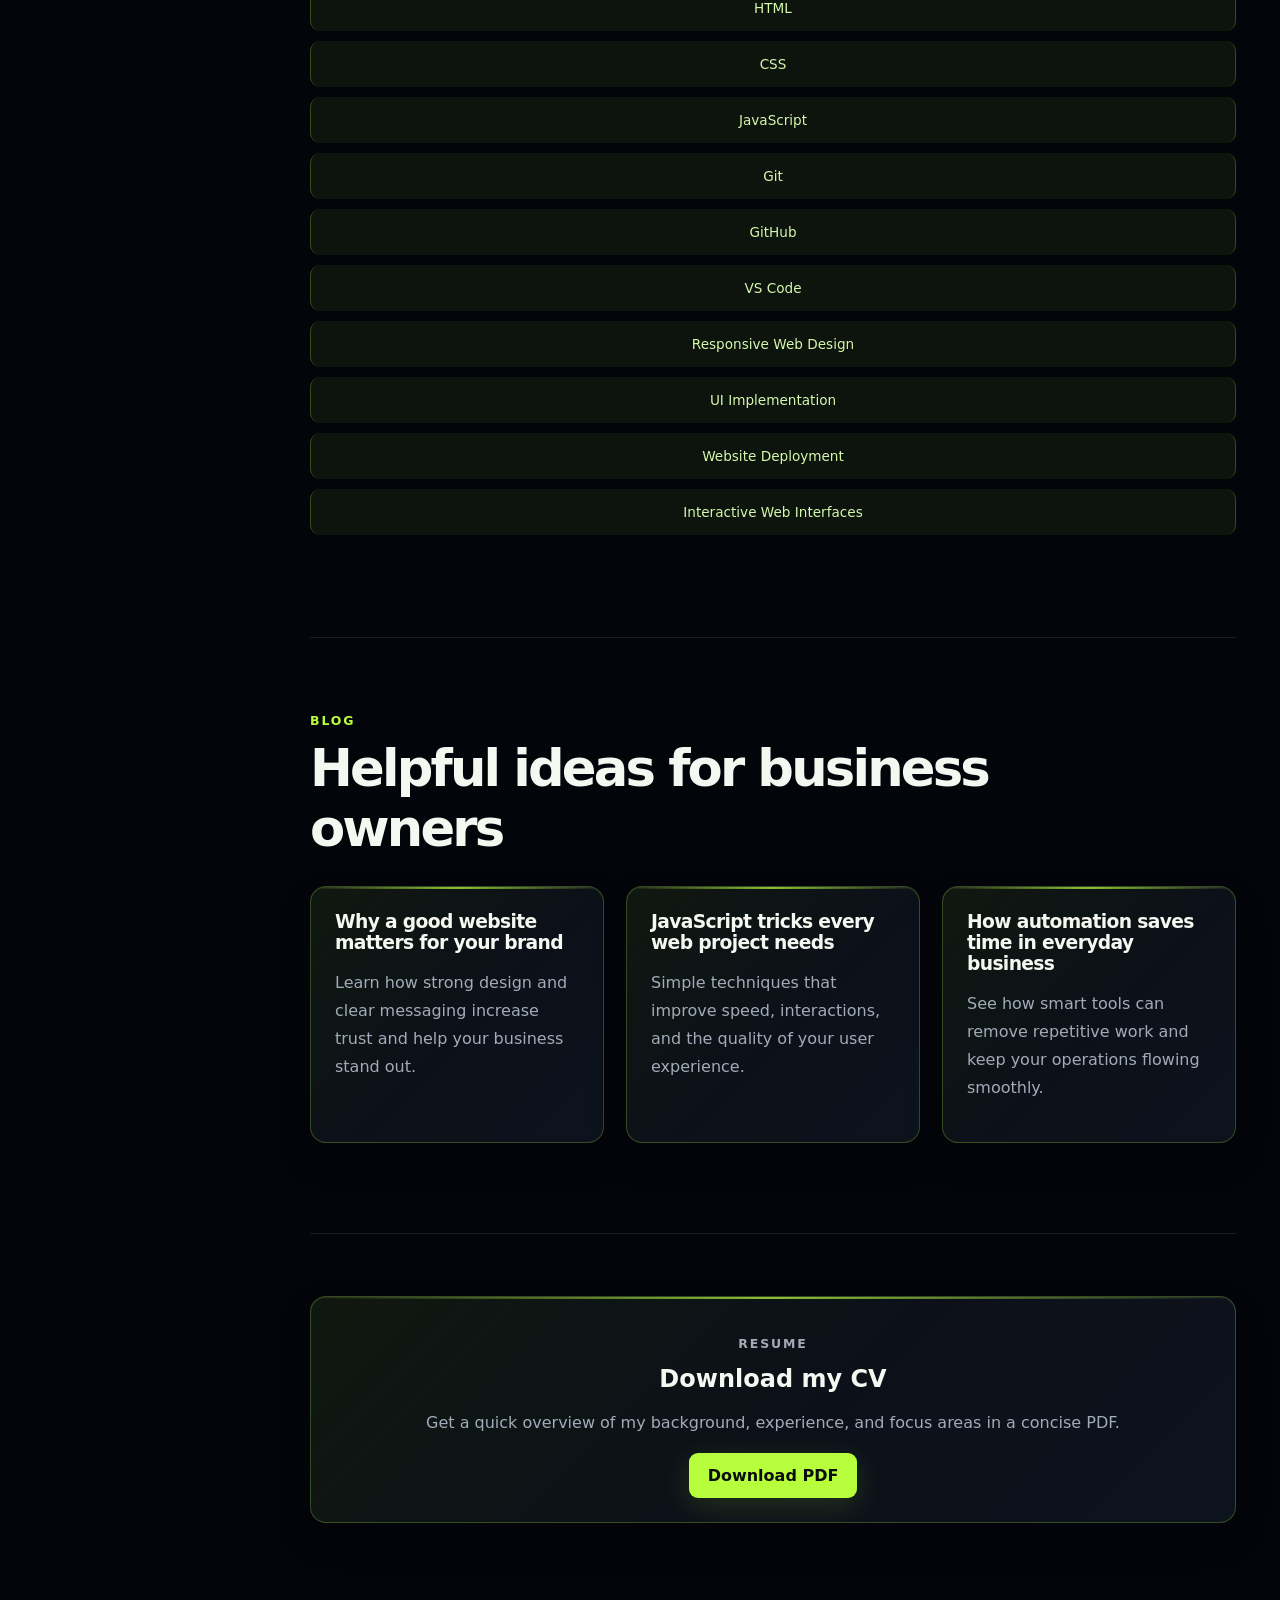
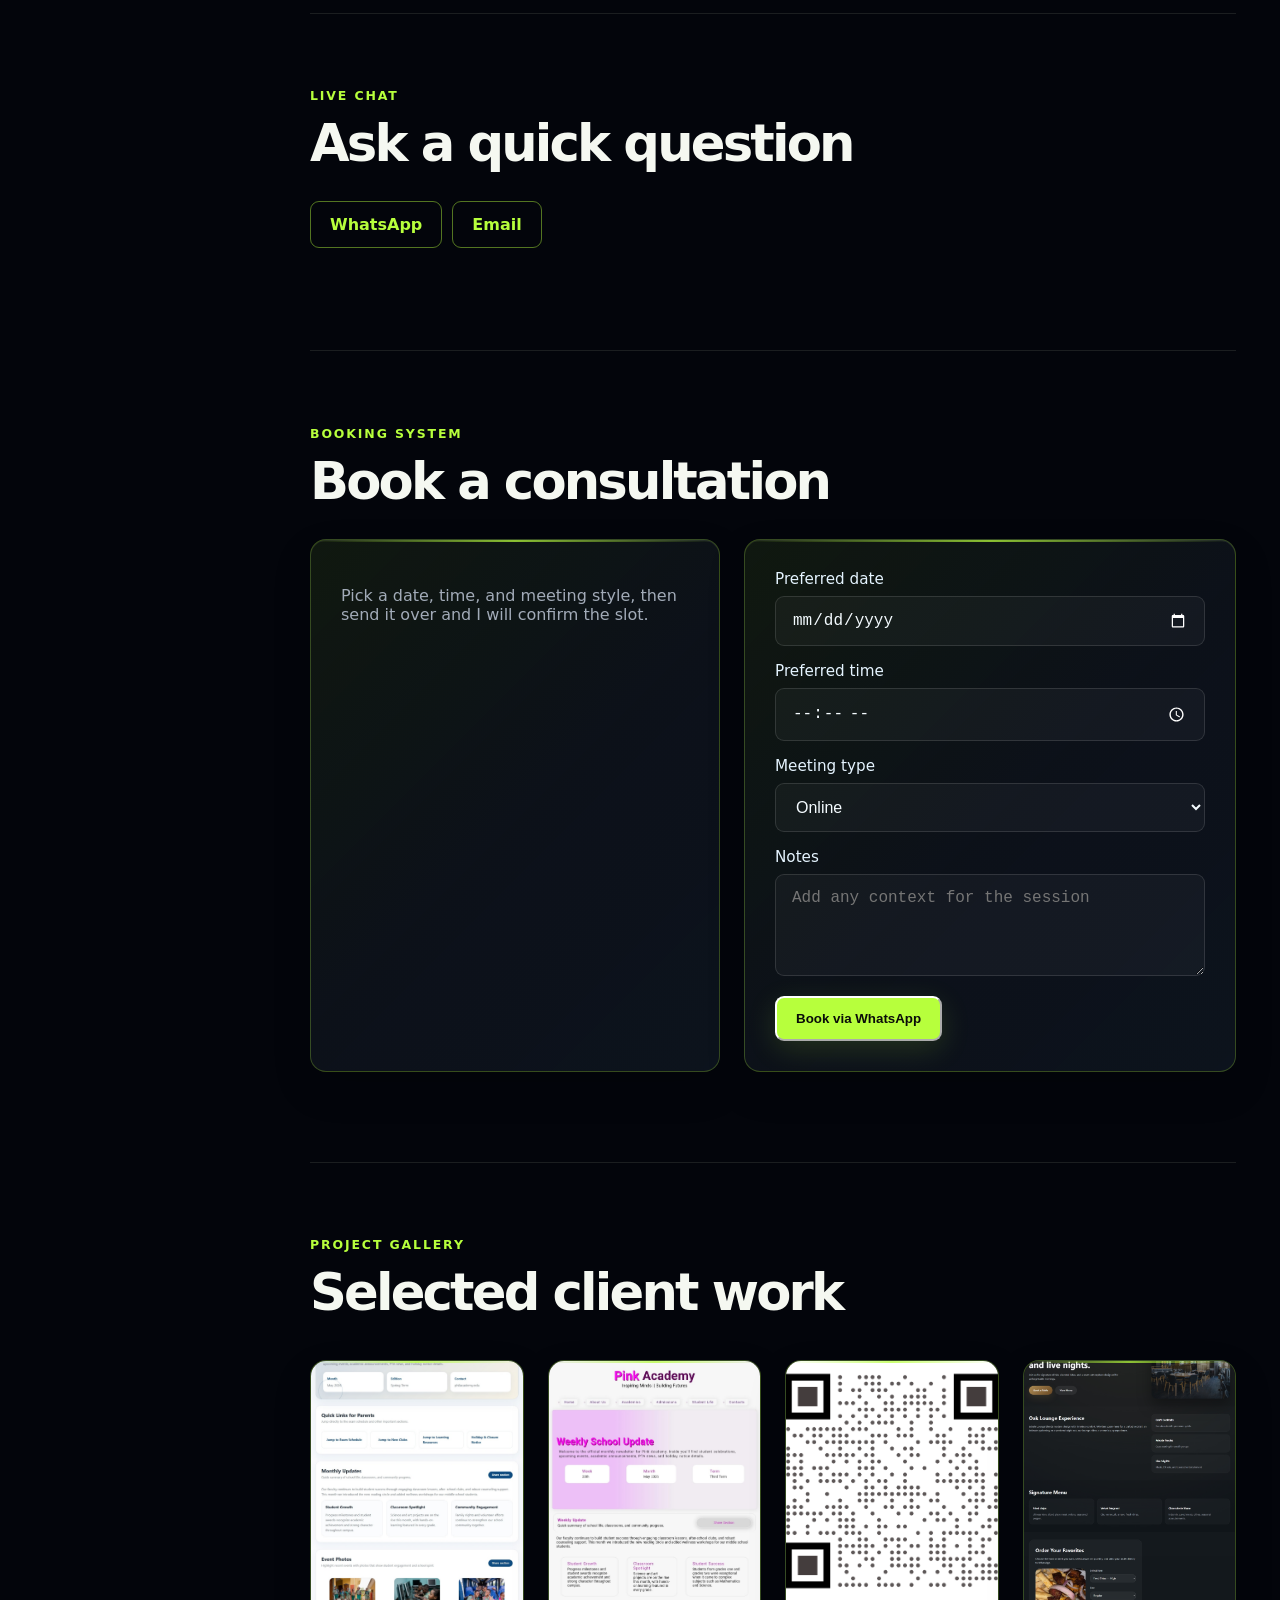
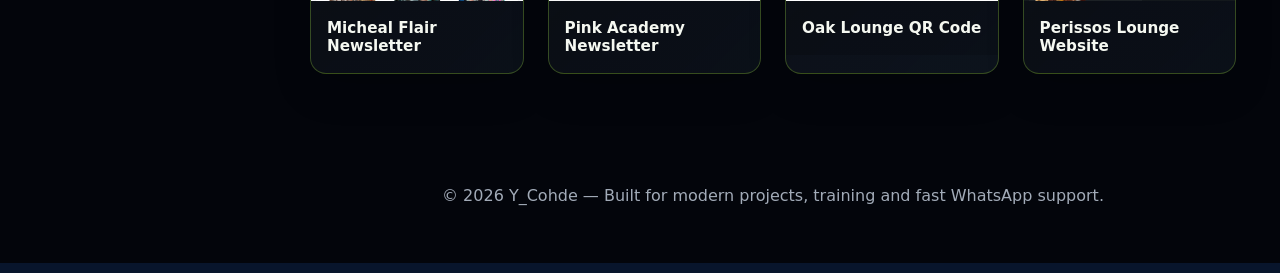
==== commit 2f7b89ec: "Y_Cohde official website" ====
--- a/index.html
+++ b/index.html
@@ -39,7 +39,7 @@
     />
     <meta
       property="og:image"
-      content="WhatsApp Image 2026-06-02 at 10.08.43 PM.jpeg"
+      content="Learning system.jpeg"
     />
     <meta property="og:site_name" content="Y_Cohde" />
     <meta name="twitter:card" content="summary_large_image" />
@@ -53,7 +53,7 @@
     />
     <meta
       name="twitter:image"
-      content="WhatsApp Image 2026-06-02 at 10.08.43 PM.jpeg"
+      content="Learning system.jpeg"
     />
     <title>Websites & Digital Systems for Businesses | Y_Cohde</title>
     <script type="application/ld+json">
@@ -84,7 +84,7 @@
     >
       <div class="teacher-bot-welcome__visual" aria-hidden="true">
         <img
-          src="WhatsApp Image 2026-06-02 at 10.08.43 PM.jpeg"
+          src="Learning system.jpeg"
           alt=""
         />
       </div>
@@ -293,7 +293,7 @@
             <article class="project-card teacher-bot-card" id="teacher-bot">
               <div class="feature-badge"><span></span> FLAGSHIP PRODUCT</div>
               <img
-                src="WhatsApp Image 2026-06-02 at 10.08.43 PM.jpeg"
+                src="Learning system.jpeg"
                 alt="Teacher Bot coding learning platform preview"
               />
               <div class="project-info">
